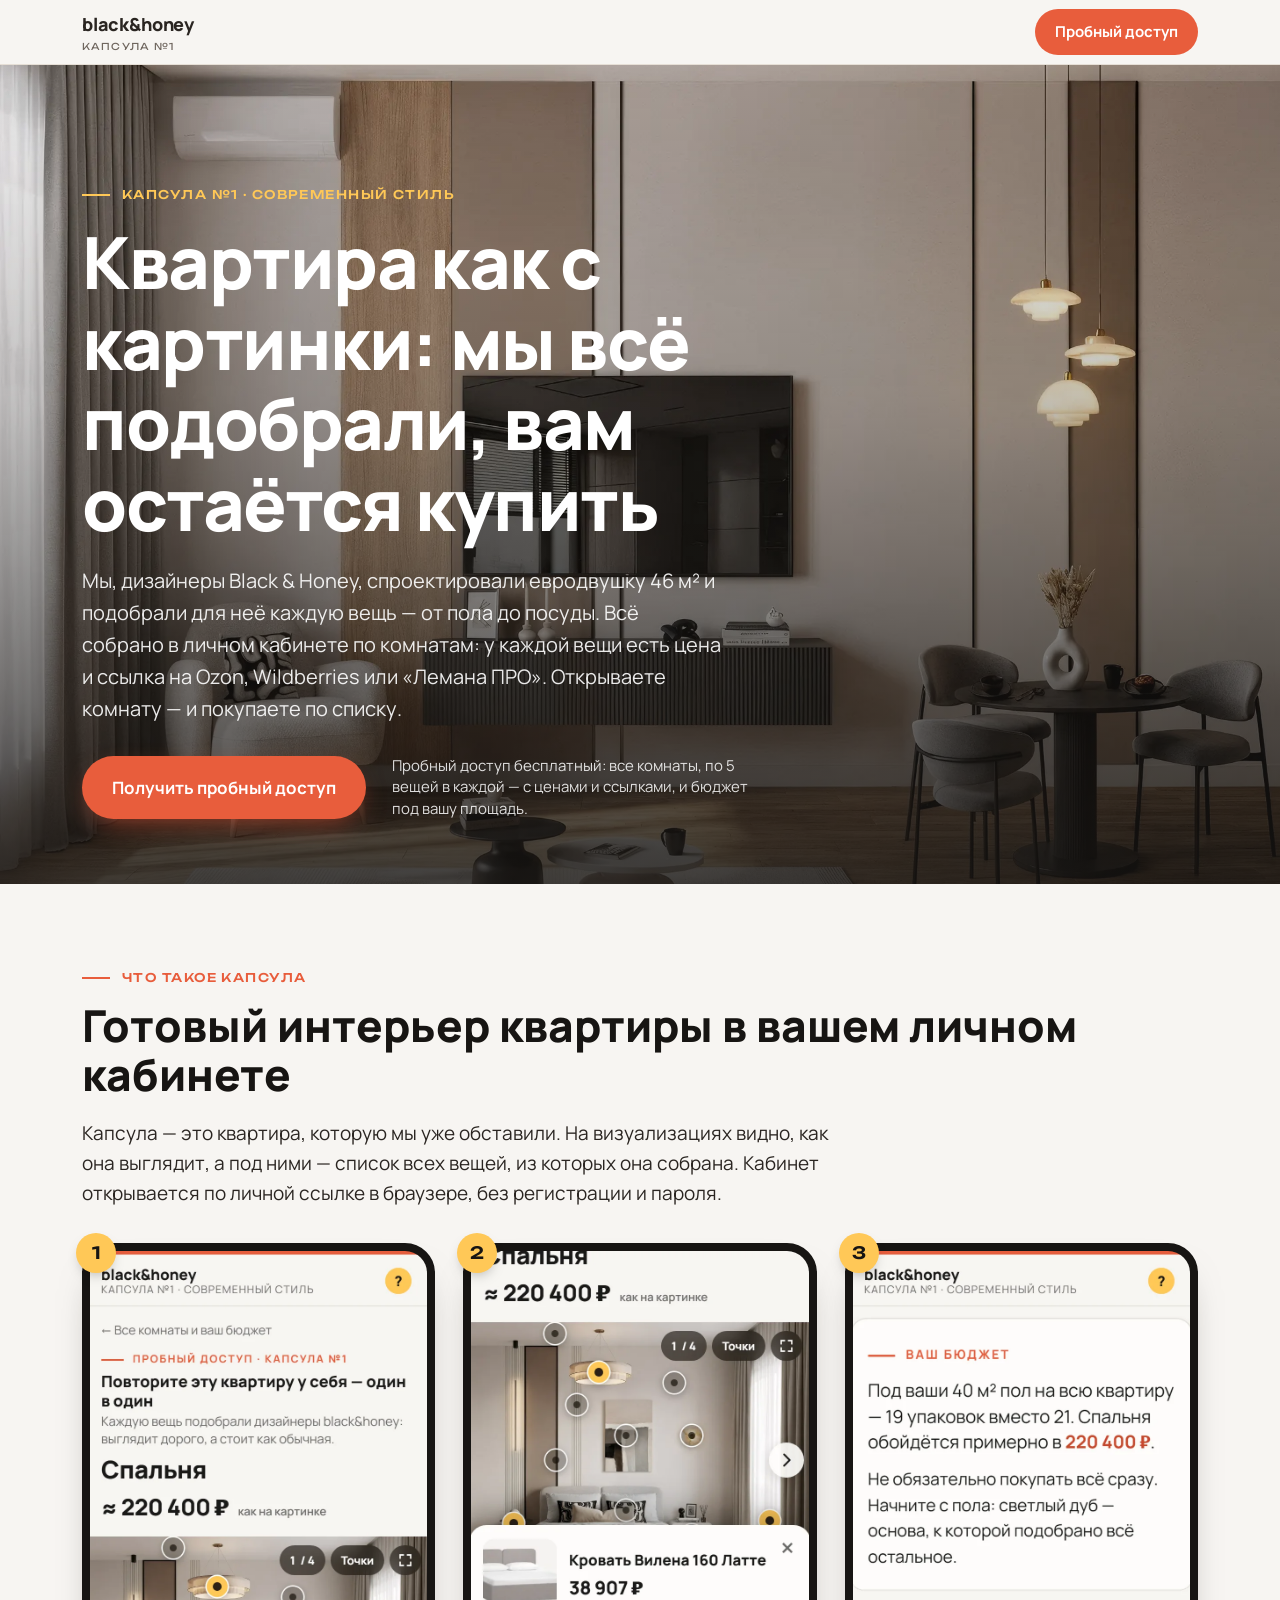
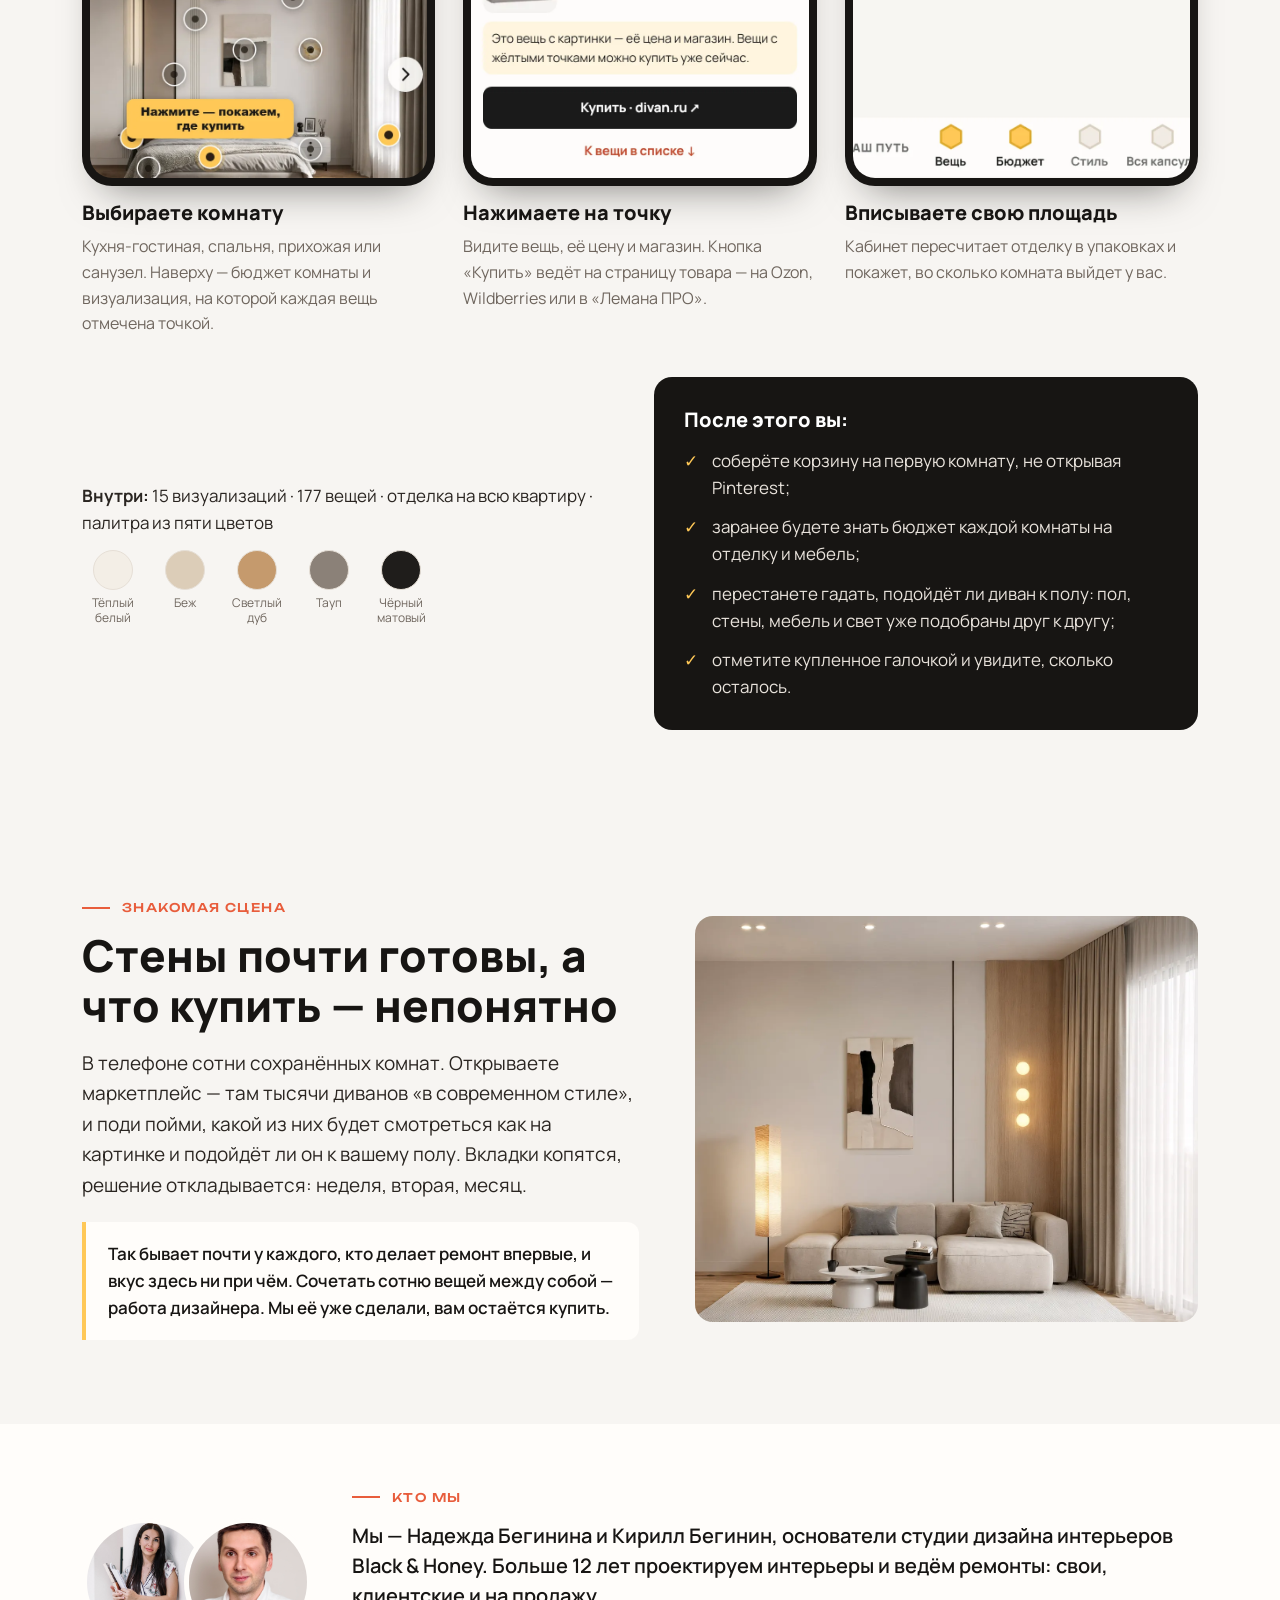
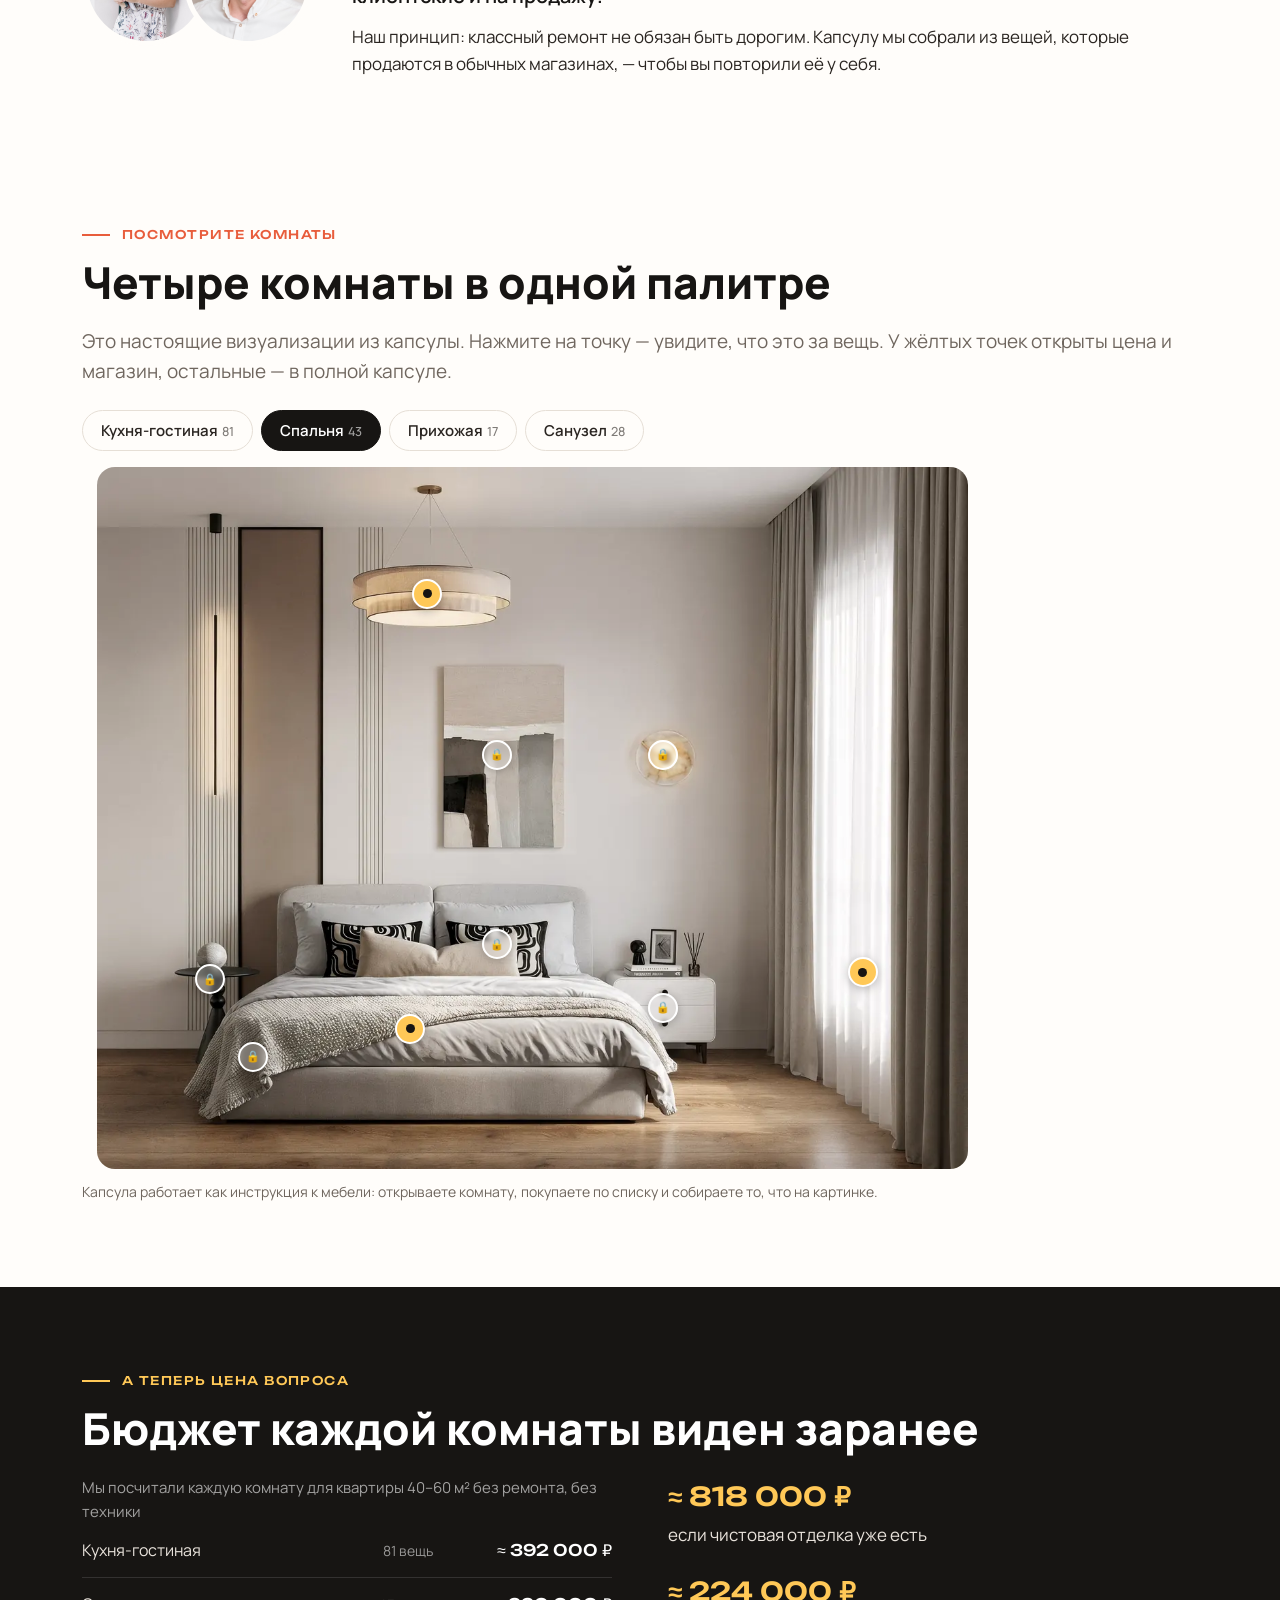
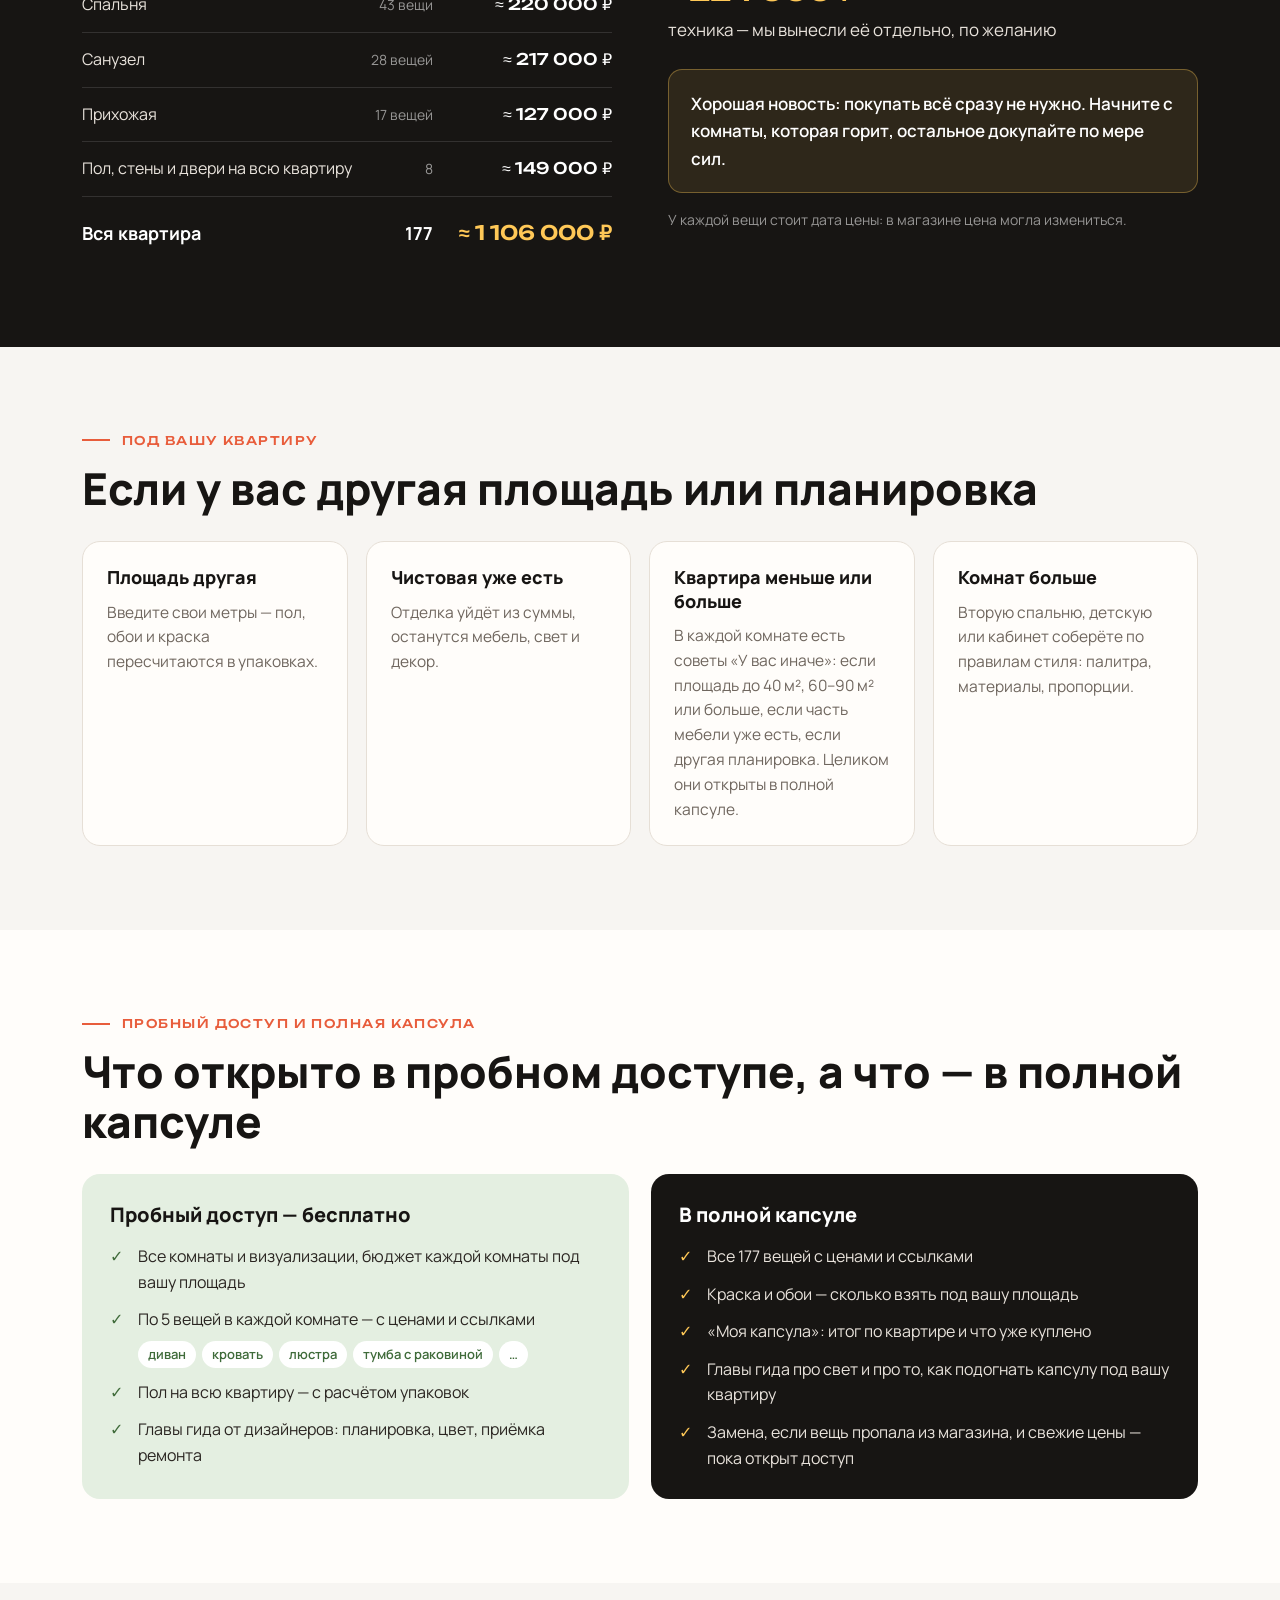
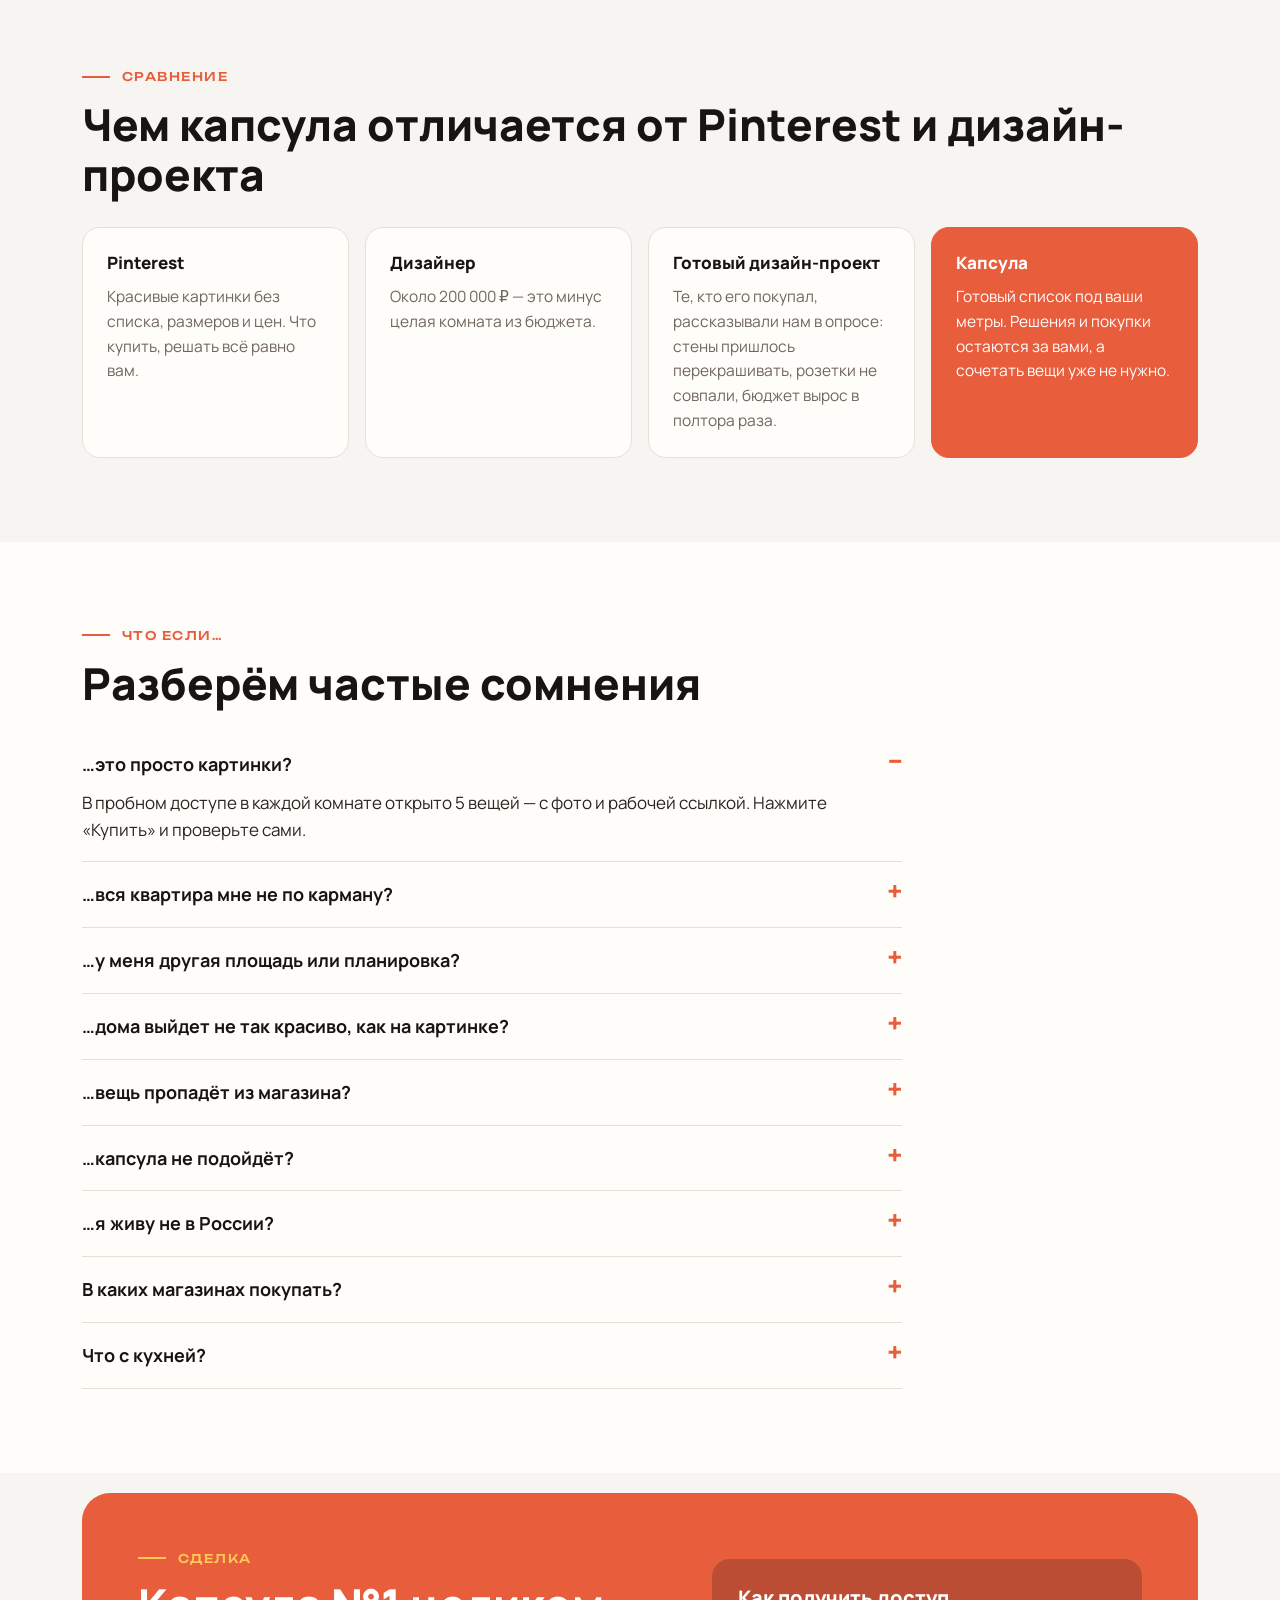
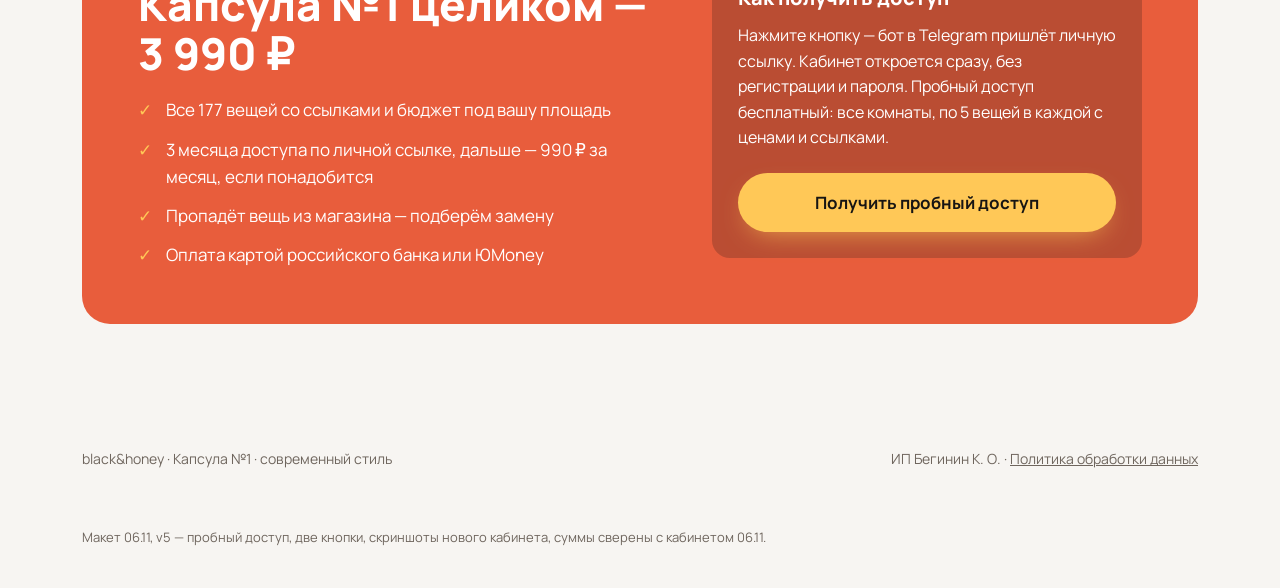
==== kapsula/index.html @ badacfee "Лендинг капсулы v5 по адресу /kapsula/ — показ Кириллу (касса выключена: pay-off; noindex до запуска" ====
<!DOCTYPE html>
<html lang="ru">
<head>
<meta charset="utf-8">
<meta name="viewport" content="width=device-width, initial-scale=1">
<meta name="robots" content="noindex">
<title>Капсула №1 — квартира как с картинки, готовым списком покупок · black&amp;honey</title>
<meta name="description" content="Евродвушка 46 м² от пола до посуды: 177 вещей в одной палитре, у каждой цена и ссылка на «Лемана ПРО», Ozon или Wildberries.">
<link rel="stylesheet" href="fonts/fonts.css">
<style>
:root{
  --terra:#E85D3C; --terra-d:#C9482A; --honey:#FFC857; --paper:#F7F5F2; --card:#FFFDFA;
  --ink:#171513; --text:#2A2521; --muted:#6F665E; --line:#E6DFD6; --green:#E4EFE1; --green-t:#3F6B3A;
  --r:18px; --wrap:1160px;
}
*{box-sizing:border-box;margin:0;padding:0}
html{scroll-behavior:smooth}
body{font-family:Manrope,system-ui,sans-serif;color:var(--text);background:var(--paper);font-size:17px;line-height:1.6;-webkit-font-smoothing:antialiased}
img,video{display:block;max-width:100%}
a{color:inherit}
.wrap{max-width:var(--wrap);margin:0 auto;padding:0 22px}
.kicker{font-family:Unbounded,sans-serif;font-size:12px;letter-spacing:.12em;text-transform:uppercase;font-weight:500;display:flex;align-items:center;gap:12px}
.kicker::before{content:"";width:28px;height:2px;background:currentColor}
h1,h2,h3{font-family:Manrope,sans-serif;font-weight:800;line-height:1.12;color:var(--ink)}
h2{font-size:clamp(28px,4.2vw,44px);margin:14px 0 18px}
h3{font-size:20px;line-height:1.3}
p+p{margin-top:12px}
.lead{font-size:19px;color:var(--text)}
.muted{color:var(--muted)}
section{padding:84px 0}
.gap{background:#FFF1BF;border:1px dashed #E2B53E;border-radius:6px;padding:0 6px;font-size:.92em;color:#6B4E00;white-space:nowrap}
.check{background:#EFE7FF;border:1px dashed #9B83D6;border-radius:6px;padding:0 6px;font-size:.8em;color:#4B3A80}

/* кнопки */
.btn{display:inline-flex;align-items:center;justify-content:center;gap:10px;background:var(--terra);color:#fff;text-decoration:none;font-weight:700;font-size:17px;padding:18px 30px;border-radius:999px;box-shadow:0 10px 28px -10px rgba(232,93,60,.7);transition:background .2s,transform .2s}
.btn:hover{background:var(--terra-d);transform:translateY(-1px)}
.btn.honey{background:var(--honey);color:var(--ink);box-shadow:0 10px 28px -12px rgba(255,200,87,.8)}
.btn.honey:hover{background:#F5BA3E}
.btn.ghost{background:transparent;color:#fff;border:2px solid rgba(255,255,255,.75);box-shadow:none;padding:16px 28px}
.btn.ghost:hover{background:rgba(255,255,255,.12)}
/* Касса выключена → <body class="pay-off">: кнопки оплаты прячутся, остаётся пробный доступ */
body.pay-off .pay-on{display:none!important}
body:not(.pay-off) .pay-off-only{display:none!important}
body.pay-off .deal-card .btn.ghost{background:var(--honey);color:var(--ink);border:0;box-shadow:0 10px 28px -12px rgba(255,200,87,.8)}

/* шапка */
header{position:sticky;top:0;z-index:20;background:rgba(247,245,242,.92);backdrop-filter:blur(10px);border-bottom:1px solid var(--line)}
header .wrap{display:flex;align-items:center;justify-content:space-between;height:64px}
.logo{font-weight:800;font-size:18px;letter-spacing:-.01em;text-decoration:none}
.logo small{display:block;font-family:Unbounded,sans-serif;font-weight:400;font-size:9.5px;letter-spacing:.12em;color:var(--muted);text-transform:uppercase}
header .btn{padding:11px 20px;font-size:15px;box-shadow:none}

/* первый экран */
.hero{position:relative;min-height:88vh;display:flex;align-items:flex-end;color:#fff;overflow:hidden;padding:0}
.hero video,.hero .poster{position:absolute;inset:0;width:100%;height:100%;object-fit:cover}
.hero::after{content:"";position:absolute;inset:0;background:linear-gradient(180deg,rgba(23,21,19,.05) 0%,rgba(23,21,19,.25) 40%,rgba(23,21,19,.82) 100%)}
.hero .wrap{position:relative;z-index:2;width:100%;padding-top:120px;padding-bottom:64px}
.hero .kicker{color:var(--honey)}
.hero h1{color:#fff;font-size:clamp(36px,6.4vw,72px);max-width:880px;margin:18px 0 20px;letter-spacing:-.02em}
.hero .lead{color:rgba(255,255,255,.9);max-width:640px;font-size:clamp(17px,2vw,20px)}
.hero .cta{margin-top:30px;display:flex;flex-wrap:wrap;align-items:center;gap:18px 26px}
.hero .note{font-size:15px;color:rgba(255,255,255,.85);max-width:360px;line-height:1.45}
.hero .note b{color:var(--honey)}

/* блок 2 */
.stuck{display:grid;grid-template-columns:1.05fr .95fr;gap:56px;align-items:center}
.stuck .kicker{color:var(--terra)}
.stuck img{border-radius:var(--r);width:100%;aspect-ratio:1.24;object-fit:cover}
.stuck .accent{margin-top:22px;padding:18px 22px;background:var(--card);border-left:4px solid var(--honey);border-radius:0 12px 12px 0;font-weight:600;color:var(--ink)}

/* блок 3: картинка с точками */
.how{background:var(--card)}
.how .kicker{color:var(--terra)}
.how-grid{display:grid;grid-template-columns:1.35fr .65fr;gap:40px;align-items:start;margin-top:26px}
.scene{position:relative;border-radius:var(--r);overflow:hidden}
.scene img{width:100%;aspect-ratio:1.2414;object-fit:cover}
.dot{position:absolute;width:30px;height:30px;margin:-15px 0 0 -15px;border-radius:50%;border:2px solid #fff;background:rgba(255,255,255,.28);backdrop-filter:blur(2px);cursor:pointer;display:grid;place-items:center;box-shadow:0 2px 10px rgba(0,0,0,.25)}
.dot::after{content:"";width:9px;height:9px;border-radius:50%;background:#fff}
.dot.open{background:var(--honey);border-color:#fff;animation:pulse 2.4s infinite}
.dot.open::after{background:var(--ink)}
.dot.lock::after{content:"🔒";width:auto;height:auto;background:none;font-size:11px}
@keyframes pulse{0%{box-shadow:0 0 0 0 rgba(255,200,87,.7)}70%{box-shadow:0 0 0 14px rgba(255,200,87,0)}100%{box-shadow:0 0 0 0 rgba(255,200,87,0)}}
.pop{position:absolute;z-index:5;width:250px;background:#fff;color:var(--text);border-radius:14px;padding:12px;box-shadow:0 18px 40px -12px rgba(0,0,0,.45);font-size:14px;line-height:1.4;display:none}
.pop.show{display:block}
.pop .row{display:flex;gap:12px;align-items:center}
.pop img{width:58px;height:58px;border-radius:10px;object-fit:cover;background:var(--paper)}
.pop b{display:block;color:var(--ink);font-size:15px}
.pop .price{font-family:Unbounded,sans-serif;font-weight:600;font-size:15px;color:var(--ink)}
.pop .buy{display:block;margin-top:10px;text-align:center;background:var(--ink);color:#fff;border-radius:999px;padding:8px;text-decoration:none;font-weight:700}
.pop .locked{color:var(--muted)}
.scene-hint{margin-top:12px;font-size:14px;color:var(--muted)}
.inside{list-style:none;display:grid;gap:14px}
.inside li{padding-left:30px;position:relative}
.inside li::before{content:"";position:absolute;left:0;top:7px;width:16px;height:16px;border-radius:50%;background:var(--honey)}
.swatches{display:flex;gap:10px;margin-top:8px;flex-wrap:wrap}
.sw{display:flex;flex-direction:column;align-items:center;gap:6px;font-size:12px;color:var(--muted);width:62px;text-align:center;line-height:1.2}
.sw i{width:40px;height:40px;border-radius:50%;border:1px solid var(--line)}

/* блок 4: суммы */
.sums{background:var(--ink);color:#E9E3DC}
.sums h2{color:#fff}
.sums .kicker{color:var(--honey)}
.sums-grid{display:grid;grid-template-columns:1fr 1fr;gap:56px;align-items:start;margin-top:22px}
table.money{width:100%;border-collapse:collapse;font-size:16px}
table.money td{padding:14px 0;border-bottom:1px solid rgba(255,255,255,.12);vertical-align:baseline}
table.money td.n{color:rgba(255,255,255,.55);font-size:14px;text-align:right;padding-right:18px;white-space:nowrap}
table.money td.s{font-family:Unbounded,sans-serif;font-weight:500;text-align:right;white-space:nowrap;color:#fff}
table.money tr.total td{border-bottom:none;padding-top:20px;font-size:18px;color:#fff;font-weight:700}
table.money tr.total td.s{color:var(--honey);font-size:20px}
.sums .side p{font-size:17px}
.sums .big{font-family:Unbounded,sans-serif;color:var(--honey);font-size:26px;font-weight:600;display:block;margin-bottom:4px}
.sums .tip{margin-top:26px;padding:20px 22px;border-radius:14px;background:rgba(255,200,87,.1);border:1px solid rgba(255,200,87,.35);color:#fff;font-weight:600}

/* блок 5 */
.fit .kicker{color:var(--terra)}
.cards{display:grid;grid-template-columns:repeat(4,1fr);gap:18px;margin-top:28px}
.card{background:var(--card);border:1px solid var(--line);border-radius:var(--r);padding:24px}
.card h3{font-size:18px;margin-bottom:10px}
.card p{font-size:15.5px;color:var(--muted)}
.card q{display:block;margin-top:10px;font-size:15px;color:var(--text);quotes:"«" "»";font-style:italic}

/* блок 6 */
.open-paid{background:var(--card)}
.open-paid .kicker{color:var(--terra)}
.op{display:grid;grid-template-columns:1fr 1fr;gap:22px;margin-top:28px}
.op .col{border-radius:var(--r);padding:28px}
.op .free{background:var(--green)}
.op .paid{background:var(--ink);color:#E9E3DC}
.op h3{display:flex;align-items:center;gap:10px;margin-bottom:16px}
.op .paid h3{color:#fff}
.op ul{list-style:none;display:grid;gap:12px}
.op li{padding-left:28px;position:relative;font-size:16px}
.op .free li::before{content:"✓";position:absolute;left:0;color:var(--green-t);font-weight:800}
.op .paid li::before{content:"✓";position:absolute;left:0;color:var(--honey);font-weight:800}
.chips{display:flex;flex-wrap:wrap;gap:6px;margin-top:8px}
.chip{background:#fff;border-radius:999px;padding:3px 10px;font-size:13px;color:var(--green-t);font-weight:600}

/* блок 7 */
.compare .kicker{color:var(--terra)}
.cmp{display:grid;grid-template-columns:repeat(4,1fr);gap:16px;margin-top:28px}
.cmp .c{border-radius:var(--r);padding:24px;border:1px solid var(--line);background:var(--card)}
.cmp .c h3{font-size:17px;margin-bottom:10px}
.cmp .c p{font-size:15.5px;color:var(--muted)}
.cmp .c.us{background:var(--terra);border-color:var(--terra)}
.cmp .c.us h3,.cmp .c.us p{color:#fff}

/* блок 8 */
.faq{background:var(--card)}
.faq .kicker{color:var(--terra)}
.faq-list{margin-top:24px;max-width:820px}
details{border-bottom:1px solid var(--line);padding:18px 0}
summary{cursor:pointer;font-weight:700;font-size:18px;color:var(--ink);list-style:none;display:flex;justify-content:space-between;gap:16px}
summary::-webkit-details-marker{display:none}
summary::after{content:"+";font-family:Unbounded,sans-serif;color:var(--terra);font-size:22px;line-height:1}
details[open] summary::after{content:"–"}
details p{margin-top:10px;color:var(--text)}

/* блок 9 */
.authors{display:flex;align-items:center;gap:28px;flex-wrap:wrap}
.authors .ph{display:flex}
.authors .ph img{width:96px;height:96px;border-radius:50%;object-fit:cover;border:4px solid var(--paper)}
.authors .ph img+img{margin-left:-22px}
.authors h3{font-size:22px}

/* блок 10 */
.deal{padding-top:20px}
.deal-card{background:var(--terra);color:#fff;border-radius:28px;padding:56px;display:grid;grid-template-columns:1.1fr .9fr;gap:48px;align-items:center}
.deal-card h2{color:#fff;margin-top:12px}
.deal-card .kicker{color:var(--honey)}
.deal-card ul{list-style:none;display:grid;gap:12px;margin-top:8px}
.deal-card li{padding-left:28px;position:relative}
.deal-card li::before{content:"✓";position:absolute;left:0;color:var(--honey);font-weight:800}
.deal-card .how-get{background:rgba(23,21,19,.22);border-radius:18px;padding:26px}
.deal-card .how-get p{font-size:16px}
.deal-card .btn{margin-top:22px;width:100%;text-align:center}
@media (max-width:560px){.deal-card .how-get{padding:20px 16px}.deal-card .btn{padding:15px 12px;font-size:15.5px}}
.deal-card .gap{color:#6B4E00}

footer{padding:40px 0 56px;color:var(--muted);font-size:14px}
footer .wrap{display:flex;justify-content:space-between;gap:20px;flex-wrap:wrap}

/* служебная плашка макета */
.mock{max-width:var(--wrap);margin:0 auto 40px;padding:0 22px;font-size:13px;color:var(--muted)}

/* v2: кто мы, что внутри */
.who{background:var(--card);padding:64px 0}
.who-grid{display:grid;grid-template-columns:auto 1fr;gap:40px;align-items:center}
.who .kicker{color:var(--terra);margin-bottom:14px}
.who .ph{display:flex}
.who .ph img{width:128px;height:128px;border-radius:50%;object-fit:cover;border:5px solid var(--card)}
.who .ph img+img{margin-left:-26px}
.who-lead{font-size:20px;font-weight:600;color:var(--ink);line-height:1.5;margin-bottom:12px}
.inside-sec .kicker{color:var(--terra)}
.inside-grid{display:grid;grid-template-columns:1.1fr .9fr;gap:40px;margin-top:26px;align-items:start}
ol.num{list-style:none;counter-reset:n;display:grid;gap:20px}
ol.num li{counter-increment:n;position:relative;padding-left:58px;font-size:17px}
ol.num li::before{content:counter(n);position:absolute;left:0;top:-2px;width:40px;height:40px;border-radius:50%;background:var(--honey);color:var(--ink);font-family:Unbounded,sans-serif;font-weight:600;display:grid;place-items:center;font-size:16px}
ol.num b{color:var(--ink)}
.after{background:var(--ink);color:#E9E3DC;border-radius:var(--r);padding:30px}
.after h3{color:#fff;margin-bottom:14px}
.after ul{list-style:none;display:grid;gap:12px}
.after li{padding-left:28px;position:relative}
.after li::before{content:"✓";position:absolute;left:0;color:var(--honey);font-weight:800}
.scene-wrap{max-width:900px;margin-top:26px}
@media (max-width:940px){.inside-grid{grid-template-columns:1fr}}
@media (max-width:560px){.who-grid{grid-template-columns:1fr;gap:20px}.who .ph img{width:96px;height:96px}.who-lead{font-size:18px}ol.num li{padding-left:52px}}

/* v3: что такое капсула, комнаты */
.what .kicker{color:var(--terra)}
.what-intro{max-width:760px}
.steps{display:grid;grid-template-columns:repeat(3,1fr);gap:28px;margin-top:34px}
.step{position:relative}
.step h3{margin:14px 0 8px}
.step p{font-size:16px;color:var(--muted)}
.step-n{position:absolute;left:-6px;top:-10px;z-index:2;width:40px;height:40px;border-radius:50%;background:var(--honey);color:var(--ink);font-family:Unbounded,sans-serif;font-weight:600;display:grid;place-items:center;box-shadow:0 6px 14px -6px rgba(0,0,0,.35)}
.phone{border-radius:30px;border:8px solid var(--ink);background:var(--ink);overflow:hidden;aspect-ratio:390/600;box-shadow:0 22px 40px -22px rgba(23,21,19,.55)}
.phone img{width:100%;height:100%;object-fit:cover;object-position:top}
.what-bottom{display:grid;grid-template-columns:1fr 1fr;gap:28px;margin-top:40px;align-items:center}
.facts-line{font-size:17px;margin-bottom:14px}
.tabs{display:flex;gap:8px;flex-wrap:wrap;margin-top:24px}
.tab{border:1px solid var(--line);background:var(--card);color:var(--text);border-radius:999px;padding:9px 18px;font:600 15px Manrope,sans-serif;cursor:pointer}
.tab[aria-selected="true"]{background:var(--ink);color:#fff;border-color:var(--ink)}
.tab small{color:inherit;opacity:.6;font-weight:500;margin-left:4px}
.scene-wrap{margin-top:16px}
.scene img#scene-img{width:100%;height:auto;aspect-ratio:auto;object-fit:fill}
#scene{margin:0 auto}
.pop .note{display:block;margin-top:8px;font-size:12.5px;color:var(--muted)}
@media (max-width:940px){.steps{grid-template-columns:1fr 1fr}.what-bottom{grid-template-columns:1fr}}
@media (max-width:560px){.steps{grid-template-columns:1fr;gap:36px}.phone{max-width:300px;margin:0 auto}.step-n{left:calc(50% - 170px)}}

@media (max-width:940px){
  section{padding:64px 0}
  .stuck,.how-grid,.sums-grid,.op,.deal-card{grid-template-columns:1fr}
  .cards,.cmp{grid-template-columns:1fr 1fr}
  .deal-card{padding:36px 26px;gap:28px}
  .stuck{gap:28px}
}
@media (max-width:560px){
  body{font-size:16px}
  .cards,.cmp{grid-template-columns:1fr}
  header .btn{padding:9px 14px;font-size:13.5px}
  .hero{min-height:92vh}
  .hero .btn{width:100%}
  .pop{width:220px}
  .dot{width:26px;height:26px;margin:-13px 0 0 -13px}
}
@media (prefers-reduced-motion:reduce){.dot.open{animation:none}html{scroll-behavior:auto}}
</style>
</head>
<body class="pay-off">
<!-- Пока касса на проде выключена (06.11: ключей ЮKassa нет, ?start=pay в Salebot не заведён) — публиковать с <body class="pay-off"> -->

<header>
  <div class="wrap">
    <a class="logo" href="#top">black&amp;honey<small>Капсула №1</small></a>
    <a class="btn" href="https://t.me/Interior_Finds_bot?start=landing">Пробный доступ</a>
  </div>
</header>

<!-- 1. Первый экран -->
<section class="hero" id="top">
  <video autoplay muted loop playsinline poster="img/d1b86a3f7478-1920.webp"><source src="img/kg-1920.mp4" type="video/mp4" media="(min-width: 700px)"><source src="img/kg-960.mp4" type="video/mp4"></video>
  <div class="wrap">
    <div class="kicker">Капсула №1 · современный стиль</div>
    <h1>Квартира как с картинки: мы всё подобрали, вам остаётся купить</h1>
    <p class="lead">Мы, дизайнеры Black&nbsp;&amp;&nbsp;Honey, спроектировали евродвушку 46 м² и подобрали для неё каждую вещь — от пола до посуды. Всё собрано в личном кабинете по комнатам: у каждой вещи есть цена и ссылка на Ozon, Wildberries или «Лемана ПРО». Открываете комнату — и покупаете по списку.</p>
    <div class="cta">
      <a class="btn" href="https://t.me/Interior_Finds_bot?start=landing">Получить пробный доступ</a>
      <a class="btn ghost pay-on" href="https://t.me/Interior_Finds_bot?start=pay">Купить капсулу</a>
      <p class="note">Пробный доступ бесплатный: все комнаты, по 5 вещей в каждой — с ценами и ссылками, и бюджет под вашу площадь.</p>
    </div>
  </div>
</section>

<!-- 1б. Что такое капсула -->
<section class="what">
  <div class="wrap">
    <div class="kicker">Что такое капсула</div>
    <h2>Готовый интерьер квартиры в вашем личном кабинете</h2>
    <p class="lead what-intro">Капсула — это квартира, которую мы уже обставили. На визуализациях видно, как она выглядит, а под ними — список всех вещей, из которых она собрана. Кабинет открывается по личной ссылке в браузере, без регистрации и пароля.</p>
    <div class="steps">
      <div class="step">
        <div class="phone"><img src="img/cab-trial-room.webp" alt="Кабинет капсулы: спальня, визуализация с точками и бюджет комнаты" loading="lazy"></div>
        <div class="step-n">1</div>
        <h3>Выбираете комнату</h3>
        <p>Кухня-гостиная, спальня, прихожая или санузел. Наверху — бюджет комнаты и визуализация, на которой каждая вещь отмечена точкой.</p>
      </div>
      <div class="step">
        <div class="phone"><img src="img/cab-trial-item.webp" alt="Кабинет капсулы: карточка кровати — цена, магазин и кнопка «Купить»" loading="lazy"></div>
        <div class="step-n">2</div>
        <h3>Нажимаете на точку</h3>
        <p>Видите вещь, её цену и магазин. Кнопка «Купить» ведёт на страницу товара — на Ozon, Wildberries или в «Лемана ПРО».</p>
      </div>
      <div class="step">
        <div class="phone"><img src="img/cab-trial-budget.webp" alt="Кабинет капсулы: бюджет спальни под площадь 40 м²" loading="lazy"></div>
        <div class="step-n">3</div>
        <h3>Вписываете свою площадь</h3>
        <p>Кабинет пересчитает отделку в упаковках и покажет, во сколько комната выйдет у вас.</p>
      </div>
    </div>
    <div class="what-bottom">
      <div class="facts">
        <p class="facts-line"><b>Внутри:</b> 15 визуализаций · 177 вещей · отделка на всю квартиру · палитра из пяти цветов</p>
        <div class="swatches">
          <span class="sw"><i style="background:#F3EEE6"></i>Тёплый белый</span>
          <span class="sw"><i style="background:#DCCDB8"></i>Беж</span>
          <span class="sw"><i style="background:#C59A6D"></i>Светлый дуб</span>
          <span class="sw"><i style="background:#8B8178"></i>Тауп</span>
          <span class="sw"><i style="background:#1F1D1B"></i>Чёрный матовый</span>
        </div>
      </div>
      <div class="after">
        <h3>После этого вы:</h3>
        <ul>
          <li>соберёте корзину на первую комнату, не открывая Pinterest;</li>
          <li>заранее будете знать бюджет каждой комнаты на отделку и мебель;</li>
          <li>перестанете гадать, подойдёт ли диван к полу: пол, стены, мебель и свет уже подобраны друг к другу;</li>
          <li>отметите купленное галочкой и увидите, сколько осталось.</li>
        </ul>
      </div>
    </div>
  </div>
</section>

<!-- 2. Знакомая сцена -->
<section>
  <div class="wrap stuck">
    <div>
      <div class="kicker">Знакомая сцена</div>
      <h2>Стены почти готовы, а что купить — непонятно</h2>
      <p class="lead">В телефоне сотни сохранённых комнат. Открываете маркетплейс — там тысячи диванов «в современном стиле», и поди пойми, какой из них будет смотреться как на картинке и подойдёт ли он к вашему полу. Вкладки копятся, решение откладывается: неделя, вторая, месяц.</p>
      <p class="accent">Так бывает почти у каждого, кто делает ремонт впервые, и вкус здесь ни при чём. Сочетать сотню вещей между собой — работа дизайнера. Мы её уже сделали, вам остаётся купить.</p>
    </div>
    <img src="img/9eda933242c8-1280.webp" alt="Гостиная капсулы: модульный диван и торшер" loading="lazy">
  </div>
</section>

<!-- 3. Кто мы -->
<section class="who">
  <div class="wrap who-grid">
    <div class="ph"><img src="img/nadezhda-photo.jpg" alt="Надежда Бегинина"><img src="img/kirill-photo.jpg" alt="Кирилл Бегинин"></div>
    <div>
      <div class="kicker">Кто мы</div>
      <p class="who-lead">Мы — Надежда Бегинина и Кирилл Бегинин, основатели студии дизайна интерьеров Black&nbsp;&amp;&nbsp;Honey. Больше 12 лет проектируем интерьеры и ведём ремонты: свои, клиентские и на продажу.</p>
      <p>Наш принцип: классный ремонт не обязан быть дорогим. Капсулу мы собрали из вещей, которые продаются в обычных магазинах, — чтобы вы повторили её у себя.</p>
    </div>
  </div>
</section>

<!-- 5. Посмотрите комнаты -->
<section class="how">
  <div class="wrap">
    <div class="kicker">Посмотрите комнаты</div>
    <h2>Четыре комнаты в одной палитре</h2>
    <p class="lead muted">Это настоящие визуализации из капсулы. Нажмите на точку — увидите, что это за вещь. У жёлтых точек открыты цена и магазин, остальные — в полной капсуле.</p>
    <div class="tabs" id="tabs" role="tablist"></div>
    <div class="scene-wrap">
      <div class="scene" id="scene">
        <img id="scene-img" src="" alt="">
        <div class="pop" id="pop"></div>
      </div>
      <p class="scene-hint">Капсула работает как инструкция к мебели: открываете комнату, покупаете по списку и собираете то, что на картинке.</p>
    </div>
  </div>
</section>

<!-- 6. А теперь цена вопроса -->
<section class="sums">
  <div class="wrap">
    <div class="kicker">А теперь цена вопроса</div>
    <h2>Бюджет каждой комнаты виден заранее</h2>
    <div class="sums-grid">
      <div>
        <!-- суммы сверены с кабинетом 06.11 (room_total, 40–60 м², ремонта нет): 392 300 / 220 400 / 217 100 / 127 400 / 148 900 = 1 106 100; с чистовой 817 800 -->
        <p class="muted" style="color:rgba(255,255,255,.6);font-size:15px">Мы посчитали каждую комнату для квартиры 40–60 м² без ремонта, без техники</p>
        <table class="money">
          <tr><td>Кухня-гостиная</td><td class="n">81 вещь</td><td class="s">≈ 392 000 ₽</td></tr>
          <tr><td>Спальня</td><td class="n">43 вещи</td><td class="s">≈ 220 000 ₽</td></tr>
          <tr><td>Санузел</td><td class="n">28 вещей</td><td class="s">≈ 217 000 ₽</td></tr>
          <tr><td>Прихожая</td><td class="n">17 вещей</td><td class="s">≈ 127 000 ₽</td></tr>
          <tr><td>Пол, стены и двери на всю квартиру</td><td class="n">8</td><td class="s">≈ 149 000 ₽</td></tr>
          <tr class="total"><td>Вся квартира</td><td class="n">177</td><td class="s">≈ 1 106 000 ₽</td></tr>
        </table>
      </div>
      <div class="side">
        <p><span class="big">≈ 818 000 ₽</span>если чистовая отделка уже есть</p>
        <p style="margin-top:22px"><span class="big">≈ 224 000 ₽</span>техника — мы вынесли её отдельно, по желанию</p>
        <p class="tip">Хорошая новость: покупать всё сразу не нужно. Начните с комнаты, которая горит, остальное докупайте по мере сил.</p>
        <p class="muted" style="color:rgba(255,255,255,.55);font-size:14px;margin-top:16px">У каждой вещи стоит дата цены: в магазине цена могла измениться.</p>
      </div>
    </div>
  </div>
</section>

<!-- 7. Если у вас другая площадь или планировка -->
<section class="fit">
  <div class="wrap">
    <div class="kicker">Под вашу квартиру</div>
    <h2>Если у вас другая площадь или планировка</h2>
    <div class="cards">
      <div class="card"><h3>Площадь другая</h3><p>Введите свои метры — пол, обои и краска пересчитаются в упаковках.</p></div>
      <div class="card"><h3>Чистовая уже есть</h3><p>Отделка уйдёт из суммы, останутся мебель, свет и декор.</p></div>
      <div class="card"><h3>Квартира меньше или больше</h3><p>В каждой комнате есть советы «У вас иначе»: если площадь до 40 м², 60–90 м² или больше, если часть мебели уже есть, если другая планировка. Целиком они открыты в полной капсуле.</p></div>
      <div class="card"><h3>Комнат больше</h3><p>Вторую спальню, детскую или кабинет соберёте по правилам стиля: палитра, материалы, пропорции.</p></div>
    </div>
  </div>
</section>

<!-- 8. Что открыто сразу, а что — в полной капсуле -->
<section class="open-paid">
  <div class="wrap">
    <div class="kicker">Пробный доступ и полная капсула</div>
    <h2>Что открыто в пробном доступе, а что — в полной капсуле</h2>
    <div class="op">
      <div class="col free">
        <h3>Пробный доступ — бесплатно</h3>
        <ul>
          <li>Все комнаты и визуализации, бюджет каждой комнаты под вашу площадь</li>
          <li>По 5 вещей в каждой комнате — с ценами и ссылками
            <div class="chips"><span class="chip">диван</span><span class="chip">кровать</span><span class="chip">люстра</span><span class="chip">тумба с раковиной</span><span class="chip">…</span></div>
          </li>
          <li>Пол на всю квартиру — с расчётом упаковок</li>
          <li>Главы гида от дизайнеров: планировка, цвет, приёмка ремонта</li>
        </ul>
      </div>
      <div class="col paid">
        <h3>В полной капсуле</h3>
        <ul>
          <li>Все 177 вещей с ценами и ссылками</li>
          <li>Краска и обои — сколько взять под вашу площадь</li>
          <li>«Моя капсула»: итог по квартире и что уже куплено</li>
          <li>Главы гида про свет и про то, как подогнать капсулу под вашу квартиру</li>
          <li>Замена, если вещь пропала из магазина, и свежие цены — пока открыт доступ</li>
        </ul>
      </div>
    </div>
  </div>
</section>

<!-- 9. Чем капсула отличается -->
<section class="compare">
  <div class="wrap">
    <div class="kicker">Сравнение</div>
    <h2>Чем капсула отличается от Pinterest и дизайн-проекта</h2>
    <div class="cmp">
      <div class="c"><h3>Pinterest</h3><p>Красивые картинки без списка, размеров и цен. Что купить, решать всё равно вам.</p></div>
      <div class="c"><h3>Дизайнер</h3><p>Около 200 000 ₽ — это минус целая комната из бюджета.</p></div>
      <div class="c"><h3>Готовый дизайн-проект</h3><p>Те, кто его покупал, рассказывали нам в опросе: стены пришлось перекрашивать, розетки не совпали, бюджет вырос в полтора раза.</p></div>
      <div class="c us"><h3>Капсула</h3><p>Готовый список под ваши метры. Решения и покупки остаются за вами, а сочетать вещи уже не нужно.</p></div>
    </div>
  </div>
</section>

<!-- 10. Что если… -->
<section class="faq">
  <div class="wrap">
    <div class="kicker">Что если…</div>
    <h2>Разберём частые сомнения</h2>
    <div class="faq-list">
      <details open><summary>…это просто картинки?</summary><p>В пробном доступе в каждой комнате открыто 5 вещей — с фото и рабочей ссылкой. Нажмите «Купить» и проверьте сами.</p></details>
      <details><summary>…вся квартира мне не по карману?</summary><p>Бюджет каждой комнаты виден заранее. Начните с одной: прихожая — ≈ 127 000 ₽, спальня — ≈ 220 000 ₽.</p></details>
      <details><summary>…у меня другая площадь или планировка?</summary><p>Введите свои метры — отделка пересчитается. Мебель берите той же модели, но своего размера. Как подобрать размер, рассказано в главе гида про подгонку — она в полной капсуле.</p></details>
      <details><summary>…дома выйдет не так красиво, как на картинке?</summary><p>На визуализации те же вещи, что в списке, у каждой есть фото товара из магазина. Возьмите пробный доступ и сравните сами: нажмите на точку на картинке — откроется та самая вещь.</p></details>
      <details><summary>…вещь пропадёт из магазина?</summary><p>Подберём замену — это входит в капсулу, пока открыт доступ.</p></details>
      <details><summary>…капсула не подойдёт?</summary><p>Сначала посмотрите пробный доступ: все комнаты, по 5 вещей в каждой с ценами и ссылками и бюджет под вашу площадь. Решайте, когда поймёте, ваше это или нет.</p></details>
      <details><summary>…я живу не в России?</summary><p>Пока оплатить можно только картой российского банка, и ссылки ведут в российские магазины.</p></details>
      <details><summary>В каких магазинах покупать?</summary><p>Больше всего вещей на Ozon — 72. Ещё 37 в «Лемана ПРО», 26 на Wildberries, а технику мы брали в DNS.</p></details>
      <details><summary>Что с кухней?</summary><p>Модули, столешница и мойка есть в списке, они продаются в «Лемана ПРО». Натяжной потолок, тонированные зеркала и шкаф над инсталляцией делают на заказ — в капсуле написано, что сказать мастеру.</p></details>
    </div>
  </div>
</section>

<!-- 11. Сделка -->
<section class="deal" id="deal">
  <div class="wrap">
    <div class="deal-card">
      <div>
        <div class="kicker">Сделка</div>
        <h2>Капсула №1 целиком — 3 990 ₽</h2>
        <ul>
          <li>Все 177 вещей со ссылками и бюджет под вашу площадь</li>
          <li>3 месяца доступа по личной ссылке, дальше — 990 ₽ за месяц, если понадобится</li>
          <li>Пропадёт вещь из магазина — подберём замену</li>
          <li>Оплата картой российского банка или ЮMoney</li>
        </ul>
      </div>
      <div class="how-get">
        <h3 style="color:#fff;margin-bottom:10px">Как получить доступ</h3>
        <p class="pay-on">Нажмите «Купить» — бот в Telegram пришлёт личную ссылку сразу на оплату. После оплаты капсула откроется, без регистрации и пароля.</p>
        <a class="btn honey pay-on" href="https://t.me/Interior_Finds_bot?start=pay">Купить капсулу — 3&nbsp;990&nbsp;₽</a>
        <p class="pay-on" style="margin-top:22px">Хотите сначала посмотреть — возьмите пробный доступ. Он бесплатный: все комнаты, по 5 вещей в каждой с ценами и ссылками.</p>
        <p class="pay-off-only">Нажмите кнопку — бот в Telegram пришлёт личную ссылку. Кабинет откроется сразу, без регистрации и пароля. Пробный доступ бесплатный: все комнаты, по 5 вещей в каждой с ценами и ссылками.</p>
        <a class="btn ghost" href="https://t.me/Interior_Finds_bot?start=landing">Получить пробный доступ</a>
      </div>
    </div>
  </div>
</section>

<footer>
  <div class="wrap">
    <span>black&amp;honey · Капсула №1 · современный стиль</span>
    <span>ИП Бегинин К. О. · <a href="/privacy-policy">Политика обработки данных</a></span>
  </div>
</footer>
<p class="mock">Макет 06.11, v5 — пробный доступ, две кнопки, скриншоты нового кабинета, суммы сверены с кабинетом 06.11.</p>

<script>
(function(){
  var ROOMS = [{"slug": "kuhnya-gostinaya", "title": "Кухня-гостиная", "img": "img/d1b86a3f7478-1280.webp", "ar": 1.2414, "alt": "Гостиная: ТВ-зона и обеденный стол", "n": 81, "dots": [{"x": 21, "y": 73, "t": "Кресло"}, {"x": 39, "y": 87, "t": "Журнальный столик"}, {"x": 51, "y": 85, "t": "Журнальный столик"}, {"x": 49, "y": 70, "t": "ТВ-тумба"}, {"x": 49, "y": 50, "t": "Телевизор"}, {"x": 83, "y": 82, "t": "Обеденный стол", "o": 1, "n": "Обеденный стол", "p": "14 049 ₽", "s": "Wildberries", "i": "img/d9d8c17aa84a-400.webp"}, {"x": 94, "y": 73, "t": "Стулья"}, {"x": 82, "y": 42, "t": "Подвесной светильник", "o": 1, "n": "Подвесной светильник", "p": "2 146 ₽", "s": "Wildberries", "i": "img/0722ffe5b90f-400.webp"}, {"x": 83, "y": 64, "t": "Ваза"}, {"x": 22, "y": 94, "t": "Ковёр"}, {"x": 6, "y": 40, "t": "Шторы"}, {"x": 20, "y": 16, "t": "Кондиционер"}]}, {"slug": "spalnya", "title": "Спальня", "img": "img/ba1e5e3e7f36-1280.webp", "ar": 1.2414, "alt": "Кровать с мягким изголовьем", "n": 43, "dots": [{"x": 36, "y": 80, "t": "Кровать", "o": 1, "n": "Кровать", "p": "38 907 ₽", "s": "divan.ru", "i": "img/cd80648f68ea-400.webp"}, {"x": 65, "y": 77, "t": "Прикроватный столик"}, {"x": 13, "y": 73, "t": "Журнальный столик"}, {"x": 38, "y": 18, "t": "Люстра", "o": 1, "n": "Люстра", "p": "10 760 ₽", "s": "Ozon", "i": "img/1c3a7c15c412-400.webp"}, {"x": 65, "y": 41, "t": "Настенный светильник"}, {"x": 18, "y": 84, "t": "Покрывало"}, {"x": 46, "y": 68, "t": "Подушка"}, {"x": 88, "y": 72, "t": "Шторы", "o": 1, "n": "Шторы", "p": "10 779 ₽", "s": "Лемана Про", "i": "img/2cd6e5b21021-400.webp"}, {"x": 46, "y": 41, "t": "Картина"}]}, {"slug": "prihozhaya", "title": "Прихожая", "img": "img/11b4db68c724-1280.webp", "ar": 1.4817, "alt": "Прихожая, ракурс 2", "n": 17, "dots": [{"x": 43, "y": 72, "t": "Консоль", "o": 1, "n": "Консоль", "p": "11 500 ₽", "s": "Ozon", "i": "img/d50dfce81773-400.webp"}, {"x": 68, "y": 55, "t": "Зеркало", "o": 1, "n": "Зеркало", "p": "9 394 ₽", "s": "Wildberries", "i": "img/d1c846338fa1-400.webp"}, {"x": 39, "y": 46, "t": "Настенный светильник", "o": 1, "n": "Настенный светильник", "p": "4 837 ₽", "s": "Ozon", "i": "img/a252b98d448f-400.webp"}, {"x": 34, "y": 22, "t": "Стеновые панели"}, {"x": 52, "y": 25, "t": "Молдинг"}]}, {"slug": "sanuzel", "title": "Санузел", "img": "img/f8522f7b6e08-1280.webp", "ar": 0.8056, "alt": "Тумба с раковиной и душ", "n": 28, "dots": [{"x": 11, "y": 84, "t": "Инсталляция с унитазом"}, {"x": 12, "y": 73, "t": "Гигиенический душ"}, {"x": 8, "y": 30, "t": "Шкаф над инсталляцией"}, {"x": 43, "y": 77, "t": "Тумба с раковиной", "o": 1, "n": "Тумба с раковиной", "p": "47 345 ₽", "s": "Ozon", "i": "img/2325bd3e3119-400.webp"}, {"x": 43, "y": 63, "t": "Смеситель"}, {"x": 43, "y": 47, "t": "Зеркало", "o": 1, "n": "Зеркало", "p": "13 371 ₽", "s": "Ozon", "i": "img/ac5b528d2ee1-400.webp"}, {"x": 26, "y": 44, "t": "Настенный светильник"}, {"x": 73, "y": 45, "t": "Душевая стойка", "o": 1, "n": "Душевая стойка", "p": "7 990 ₽", "s": "Сантехника онлайн", "i": "img/d7a2d48a4078-400.webp"}, {"x": 62, "y": 62, "t": "Душевая дверь"}, {"x": 55, "y": 22, "t": "Плитка на стены"}, {"x": 30, "y": 96, "t": "Плитка на пол"}, {"x": 77, "y": 88, "t": "Душевой трап"}]}];
  var tabs = document.getElementById('tabs'), scene = document.getElementById('scene'),
      img = document.getElementById('scene-img'), pop = document.getElementById('pop');
  function esc(s){ return String(s).replace(/[&<>"]/g, function(c){ return {'&':'&amp;','<':'&lt;','>':'&gt;','"':'&quot;'}[c]; }); }
  function place(btn){
    var sr = scene.getBoundingClientRect(), br = btn.getBoundingClientRect();
    var x = br.left - sr.left + br.width/2, y = br.top - sr.top + br.height/2;
    var w = pop.offsetWidth, h = pop.offsetHeight;
    var left = Math.min(Math.max(x - w/2, 8), sr.width - w - 8);
    var top = y - h - 18; if (top < 8) top = y + 22;
    pop.style.left = left + 'px'; pop.style.top = top + 'px';
  }
  function show(i){
    var r = ROOMS[i];
    Array.prototype.forEach.call(tabs.children, function(t, k){ t.setAttribute('aria-selected', k === i ? 'true' : 'false'); });
    pop.classList.remove('show');
    Array.prototype.slice.call(scene.querySelectorAll('.dot')).forEach(function(d){ d.remove(); });
    img.src = r.img; img.alt = r.title + ': ' + r.alt;
    scene.style.maxWidth = Math.round(Math.min(900, window.innerHeight * 0.78 * r.ar)) + 'px';
    r.dots.forEach(function(d, k){
      var b = document.createElement('button');
      b.className = 'dot ' + (d.o ? 'open' : 'lock');
      b.style.left = d.x + '%'; b.style.top = d.y + '%';
      b.setAttribute('aria-label', d.o ? d.n : d.t);
      b.dataset.k = k;
      scene.insertBefore(b, pop);
    });
  }
  ROOMS.forEach(function(r, i){
    var t = document.createElement('button');
    t.className = 'tab'; t.setAttribute('role', 'tab');
    t.innerHTML = esc(r.title) + '<small>' + r.n + '</small>';
    t.addEventListener('click', function(){ show(i); });
    tabs.appendChild(t);
  });
  scene.addEventListener('click', function(e){
    var b = e.target.closest('.dot');
    if (!b) { pop.classList.remove('show'); return; }
    var cur = Array.prototype.findIndex.call(tabs.children, function(t){ return t.getAttribute('aria-selected') === 'true'; });
    var d = ROOMS[cur].dots[+b.dataset.k];
    if (d.o) {
      pop.innerHTML = '<div class="row"><img src="' + d.i + '" alt=""><div><b>' + esc(d.n) + '</b><span class="price">' + esc(d.p) + '</span> · ' + esc(d.s) + '</div></div><span class="note">Ссылка на магазин — в пробном доступе</span>';
    } else {
      pop.innerHTML = '<b>' + esc(d.t) + '</b><span class="locked">🔒 в полной капсуле</span>';
    }
    pop.classList.add('show'); place(b);
  });
  show(1); // спальня первой: на ней все три открытые вещи в кадре
})();
</script>
</body>
</html>
---- kapsula/fonts/fonts.css ----
/* cyrillic-ext */
@font-face {
  font-family: 'Manrope';
  font-style: normal;
  font-weight: 400;
  font-display: swap;
  src: url('Manrope-400-cyrillic-ext.woff2') format('woff2');
  unicode-range: U+0460-052F, U+1C80-1C8A, U+20B4, U+2DE0-2DFF, U+A640-A69F, U+FE2E-FE2F;
}
/* cyrillic */
@font-face {
  font-family: 'Manrope';
  font-style: normal;
  font-weight: 400;
  font-display: swap;
  src: url('Manrope-400-cyrillic.woff2') format('woff2');
  unicode-range: U+0301, U+0400-045F, U+0490-0491, U+04B0-04B1, U+2116;
}
/* latin */
@font-face {
  font-family: 'Manrope';
  font-style: normal;
  font-weight: 400;
  font-display: swap;
  src: url('Manrope-400-latin.woff2') format('woff2');
  unicode-range: U+0000-00FF, U+0131, U+0152-0153, U+02BB-02BC, U+02C6, U+02DA, U+02DC, U+0304, U+0308, U+0329, U+2000-206F, U+20AC, U+2122, U+2191, U+2193, U+2212, U+2215, U+FEFF, U+FFFD;
}
/* cyrillic-ext */
@font-face {
  font-family: 'Manrope';
  font-style: normal;
  font-weight: 500;
  font-display: swap;
  src: url('Manrope-500-cyrillic-ext.woff2') format('woff2');
  unicode-range: U+0460-052F, U+1C80-1C8A, U+20B4, U+2DE0-2DFF, U+A640-A69F, U+FE2E-FE2F;
}
/* cyrillic */
@font-face {
  font-family: 'Manrope';
  font-style: normal;
  font-weight: 500;
  font-display: swap;
  src: url('Manrope-500-cyrillic.woff2') format('woff2');
  unicode-range: U+0301, U+0400-045F, U+0490-0491, U+04B0-04B1, U+2116;
}
/* latin */
@font-face {
  font-family: 'Manrope';
  font-style: normal;
  font-weight: 500;
  font-display: swap;
  src: url('Manrope-500-latin.woff2') format('woff2');
  unicode-range: U+0000-00FF, U+0131, U+0152-0153, U+02BB-02BC, U+02C6, U+02DA, U+02DC, U+0304, U+0308, U+0329, U+2000-206F, U+20AC, U+2122, U+2191, U+2193, U+2212, U+2215, U+FEFF, U+FFFD;
}
/* cyrillic-ext */
@font-face {
  font-family: 'Manrope';
  font-style: normal;
  font-weight: 600;
  font-display: swap;
  src: url('Manrope-600-cyrillic-ext.woff2') format('woff2');
  unicode-range: U+0460-052F, U+1C80-1C8A, U+20B4, U+2DE0-2DFF, U+A640-A69F, U+FE2E-FE2F;
}
/* cyrillic */
@font-face {
  font-family: 'Manrope';
  font-style: normal;
  font-weight: 600;
  font-display: swap;
  src: url('Manrope-600-cyrillic.woff2') format('woff2');
  unicode-range: U+0301, U+0400-045F, U+0490-0491, U+04B0-04B1, U+2116;
}
/* latin */
@font-face {
  font-family: 'Manrope';
  font-style: normal;
  font-weight: 600;
  font-display: swap;
  src: url('Manrope-600-latin.woff2') format('woff2');
  unicode-range: U+0000-00FF, U+0131, U+0152-0153, U+02BB-02BC, U+02C6, U+02DA, U+02DC, U+0304, U+0308, U+0329, U+2000-206F, U+20AC, U+2122, U+2191, U+2193, U+2212, U+2215, U+FEFF, U+FFFD;
}
/* cyrillic-ext */
@font-face {
  font-family: 'Manrope';
  font-style: normal;
  font-weight: 700;
  font-display: swap;
  src: url('Manrope-700-cyrillic-ext.woff2') format('woff2');
  unicode-range: U+0460-052F, U+1C80-1C8A, U+20B4, U+2DE0-2DFF, U+A640-A69F, U+FE2E-FE2F;
}
/* cyrillic */
@font-face {
  font-family: 'Manrope';
  font-style: normal;
  font-weight: 700;
  font-display: swap;
  src: url('Manrope-700-cyrillic.woff2') format('woff2');
  unicode-range: U+0301, U+0400-045F, U+0490-0491, U+04B0-04B1, U+2116;
}
/* latin */
@font-face {
  font-family: 'Manrope';
  font-style: normal;
  font-weight: 700;
  font-display: swap;
  src: url('Manrope-700-latin.woff2') format('woff2');
  unicode-range: U+0000-00FF, U+0131, U+0152-0153, U+02BB-02BC, U+02C6, U+02DA, U+02DC, U+0304, U+0308, U+0329, U+2000-206F, U+20AC, U+2122, U+2191, U+2193, U+2212, U+2215, U+FEFF, U+FFFD;
}
/* cyrillic-ext */
@font-face {
  font-family: 'Manrope';
  font-style: normal;
  font-weight: 800;
  font-display: swap;
  src: url('Manrope-800-cyrillic-ext.woff2') format('woff2');
  unicode-range: U+0460-052F, U+1C80-1C8A, U+20B4, U+2DE0-2DFF, U+A640-A69F, U+FE2E-FE2F;
}
/* cyrillic */
@font-face {
  font-family: 'Manrope';
  font-style: normal;
  font-weight: 800;
  font-display: swap;
  src: url('Manrope-800-cyrillic.woff2') format('woff2');
  unicode-range: U+0301, U+0400-045F, U+0490-0491, U+04B0-04B1, U+2116;
}
/* latin */
@font-face {
  font-family: 'Manrope';
  font-style: normal;
  font-weight: 800;
  font-display: swap;
  src: url('Manrope-800-latin.woff2') format('woff2');
  unicode-range: U+0000-00FF, U+0131, U+0152-0153, U+02BB-02BC, U+02C6, U+02DA, U+02DC, U+0304, U+0308, U+0329, U+2000-206F, U+20AC, U+2122, U+2191, U+2193, U+2212, U+2215, U+FEFF, U+FFFD;
}
/* cyrillic-ext */
@font-face {
  font-family: 'Unbounded';
  font-style: normal;
  font-weight: 400;
  font-display: swap;
  src: url('Unbounded-400-cyrillic-ext.woff2') format('woff2');
  unicode-range: U+0460-052F, U+1C80-1C8A, U+20B4, U+2DE0-2DFF, U+A640-A69F, U+FE2E-FE2F;
}
/* cyrillic */
@font-face {
  font-family: 'Unbounded';
  font-style: normal;
  font-weight: 400;
  font-display: swap;
  src: url('Unbounded-400-cyrillic.woff2') format('woff2');
  unicode-range: U+0301, U+0400-045F, U+0490-0491, U+04B0-04B1, U+2116;
}
/* latin */
@font-face {
  font-family: 'Unbounded';
  font-style: normal;
  font-weight: 400;
  font-display: swap;
  src: url('Unbounded-400-latin.woff2') format('woff2');
  unicode-range: U+0000-00FF, U+0131, U+0152-0153, U+02BB-02BC, U+02C6, U+02DA, U+02DC, U+0304, U+0308, U+0329, U+2000-206F, U+20AC, U+2122, U+2191, U+2193, U+2212, U+2215, U+FEFF, U+FFFD;
}
/* cyrillic-ext */
@font-face {
  font-family: 'Unbounded';
  font-style: normal;
  font-weight: 500;
  font-display: swap;
  src: url('Unbounded-500-cyrillic-ext.woff2') format('woff2');
  unicode-range: U+0460-052F, U+1C80-1C8A, U+20B4, U+2DE0-2DFF, U+A640-A69F, U+FE2E-FE2F;
}
/* cyrillic */
@font-face {
  font-family: 'Unbounded';
  font-style: normal;
  font-weight: 500;
  font-display: swap;
  src: url('Unbounded-500-cyrillic.woff2') format('woff2');
  unicode-range: U+0301, U+0400-045F, U+0490-0491, U+04B0-04B1, U+2116;
}
/* latin */
@font-face {
  font-family: 'Unbounded';
  font-style: normal;
  font-weight: 500;
  font-display: swap;
  src: url('Unbounded-500-latin.woff2') format('woff2');
  unicode-range: U+0000-00FF, U+0131, U+0152-0153, U+02BB-02BC, U+02C6, U+02DA, U+02DC, U+0304, U+0308, U+0329, U+2000-206F, U+20AC, U+2122, U+2191, U+2193, U+2212, U+2215, U+FEFF, U+FFFD;
}
/* cyrillic-ext */
@font-face {
  font-family: 'Unbounded';
  font-style: normal;
  font-weight: 600;
  font-display: swap;
  src: url('Unbounded-600-cyrillic-ext.woff2') format('woff2');
  unicode-range: U+0460-052F, U+1C80-1C8A, U+20B4, U+2DE0-2DFF, U+A640-A69F, U+FE2E-FE2F;
}
/* cyrillic */
@font-face {
  font-family: 'Unbounded';
  font-style: normal;
  font-weight: 600;
  font-display: swap;
  src: url('Unbounded-600-cyrillic.woff2') format('woff2');
  unicode-range: U+0301, U+0400-045F, U+0490-0491, U+04B0-04B1, U+2116;
}
/* latin */
@font-face {
  font-family: 'Unbounded';
  font-style: normal;
  font-weight: 600;
  font-display: swap;
  src: url('Unbounded-600-latin.woff2') format('woff2');
  unicode-range: U+0000-00FF, U+0131, U+0152-0153, U+02BB-02BC, U+02C6, U+02DA, U+02DC, U+0304, U+0308, U+0329, U+2000-206F, U+20AC, U+2122, U+2191, U+2193, U+2212, U+2215, U+FEFF, U+FFFD;
}
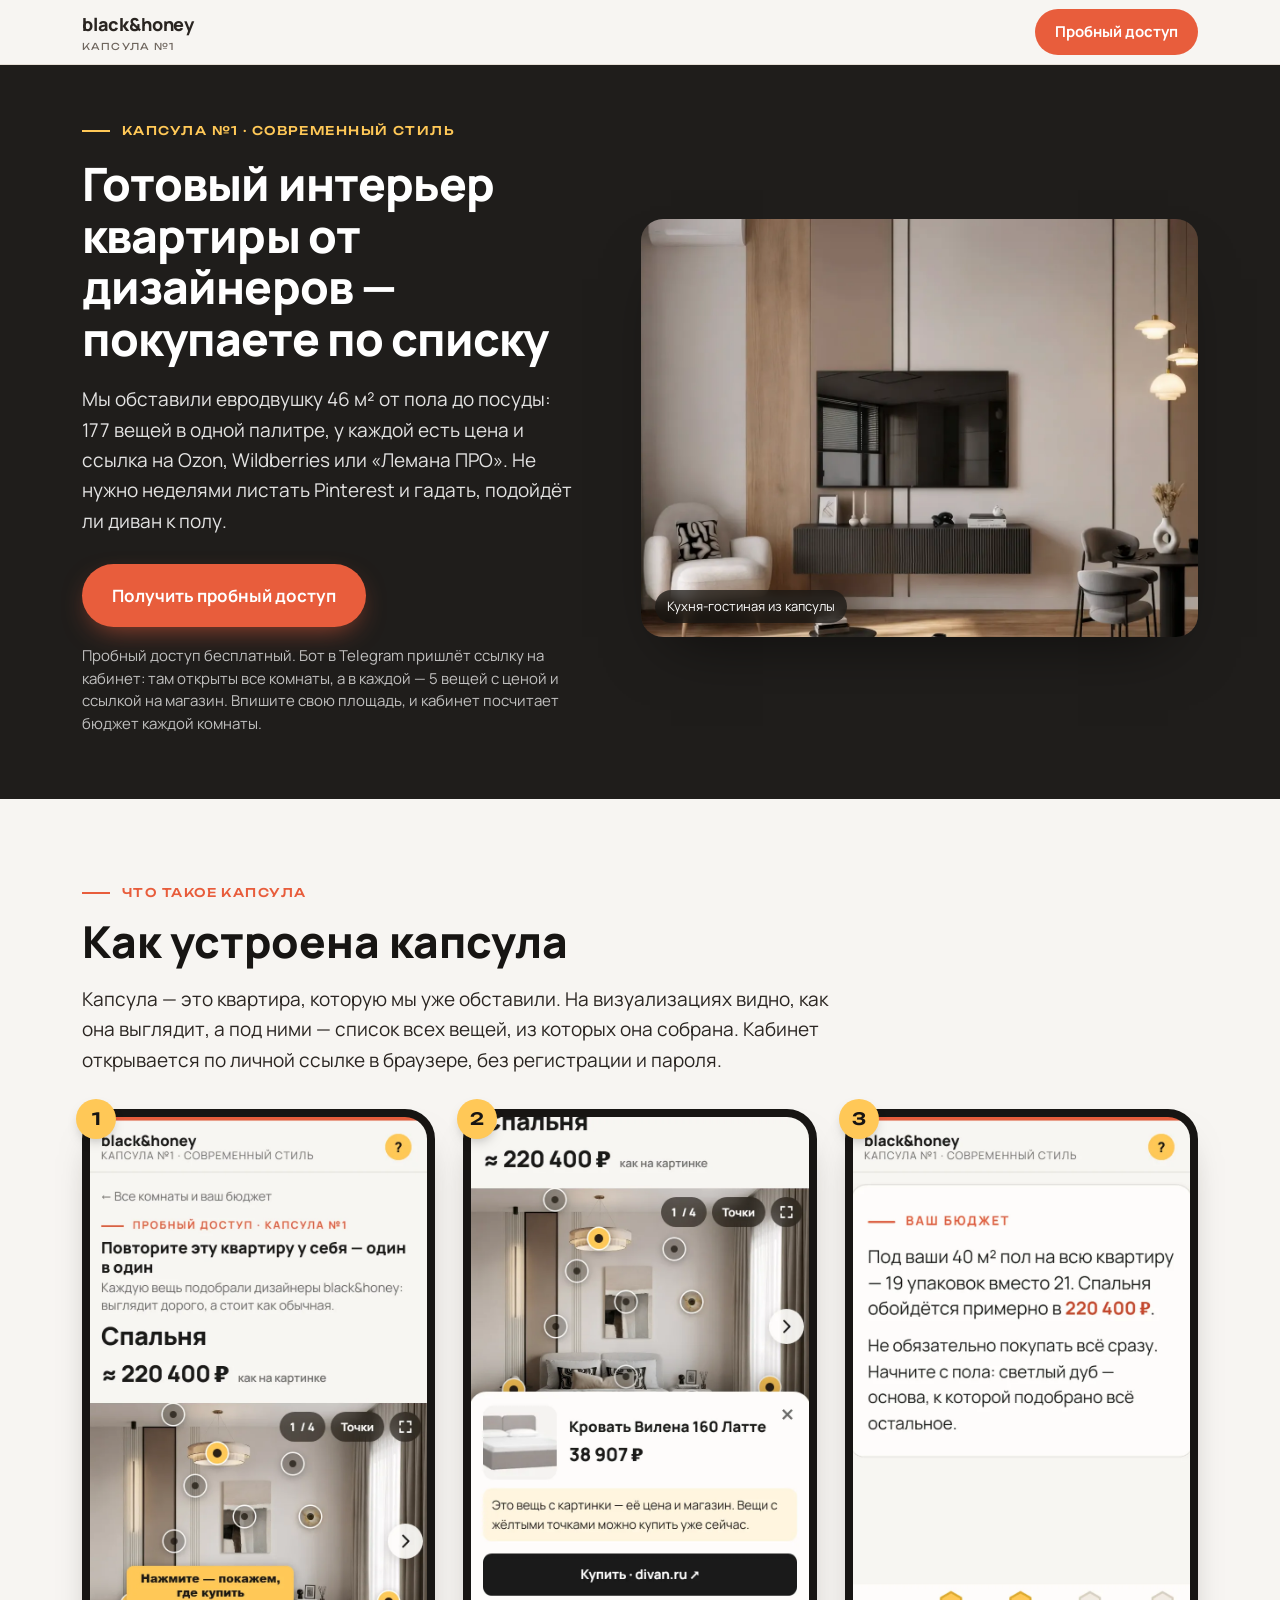
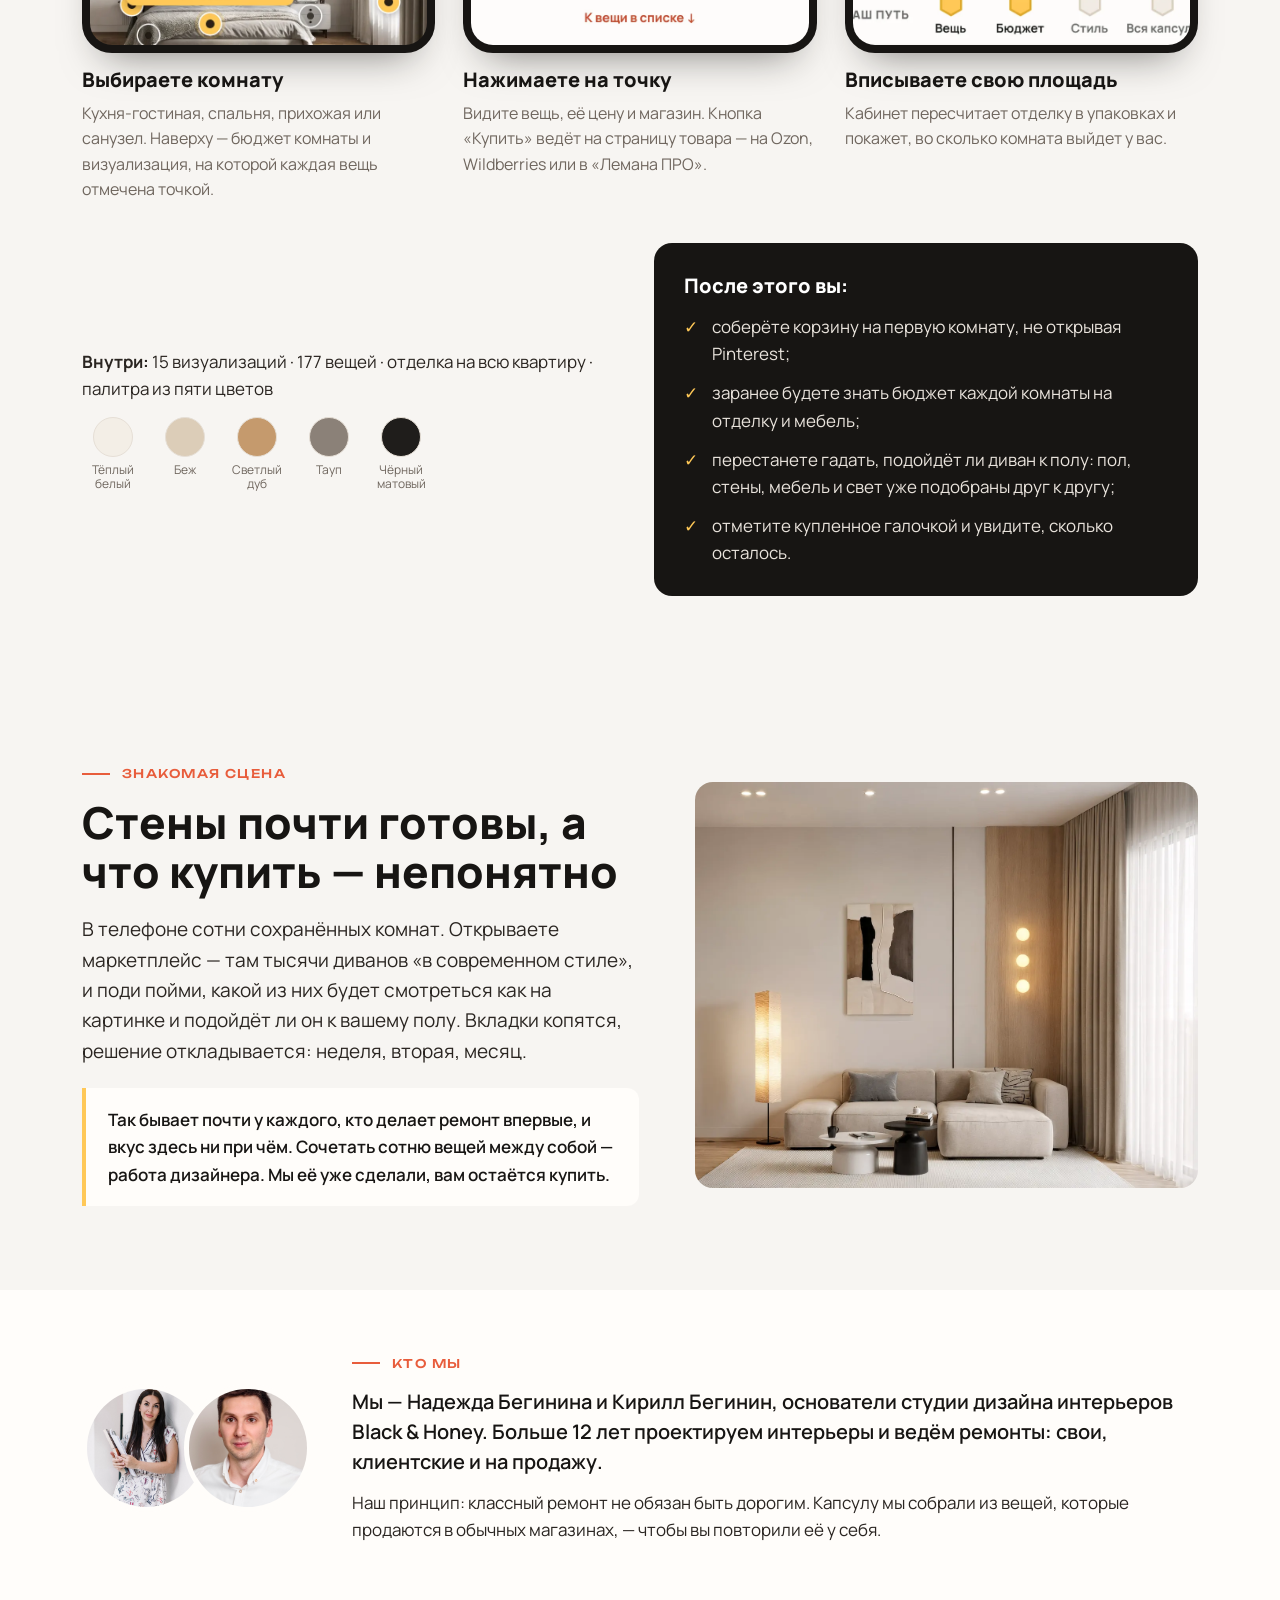
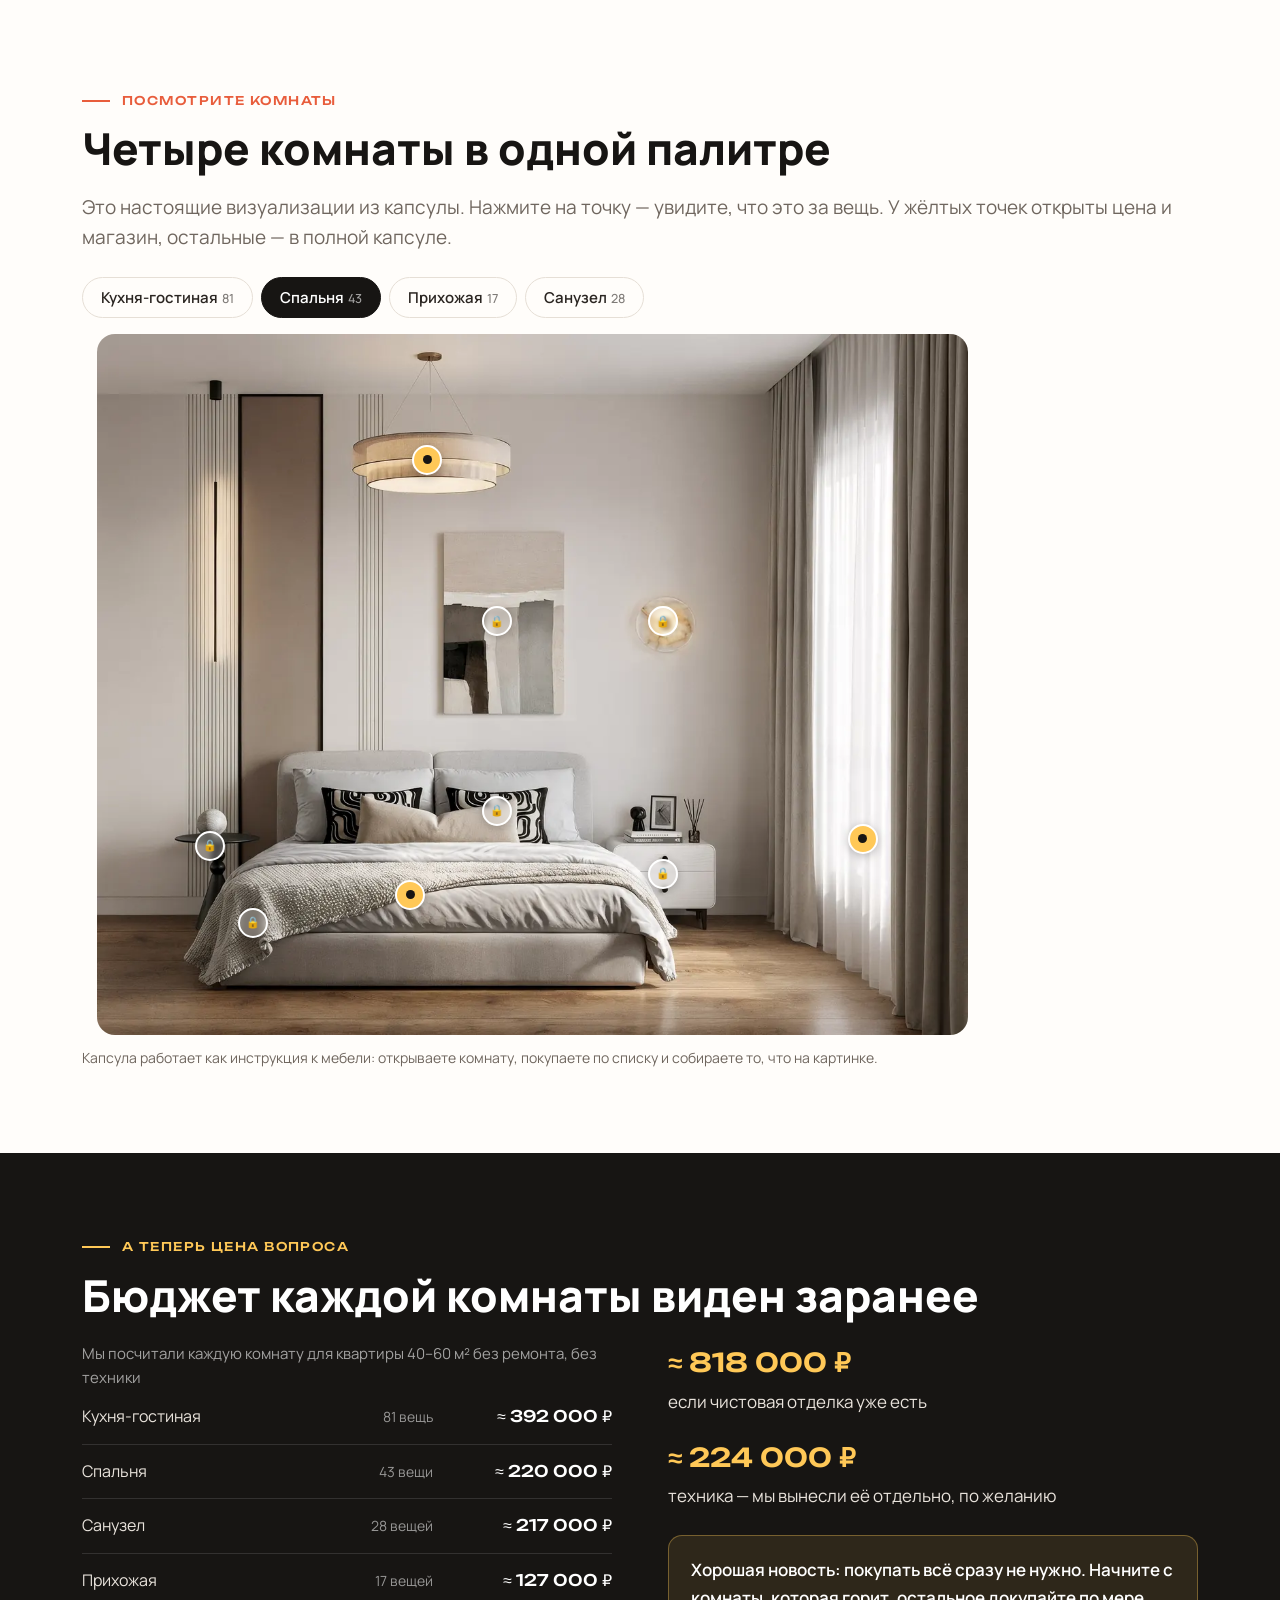
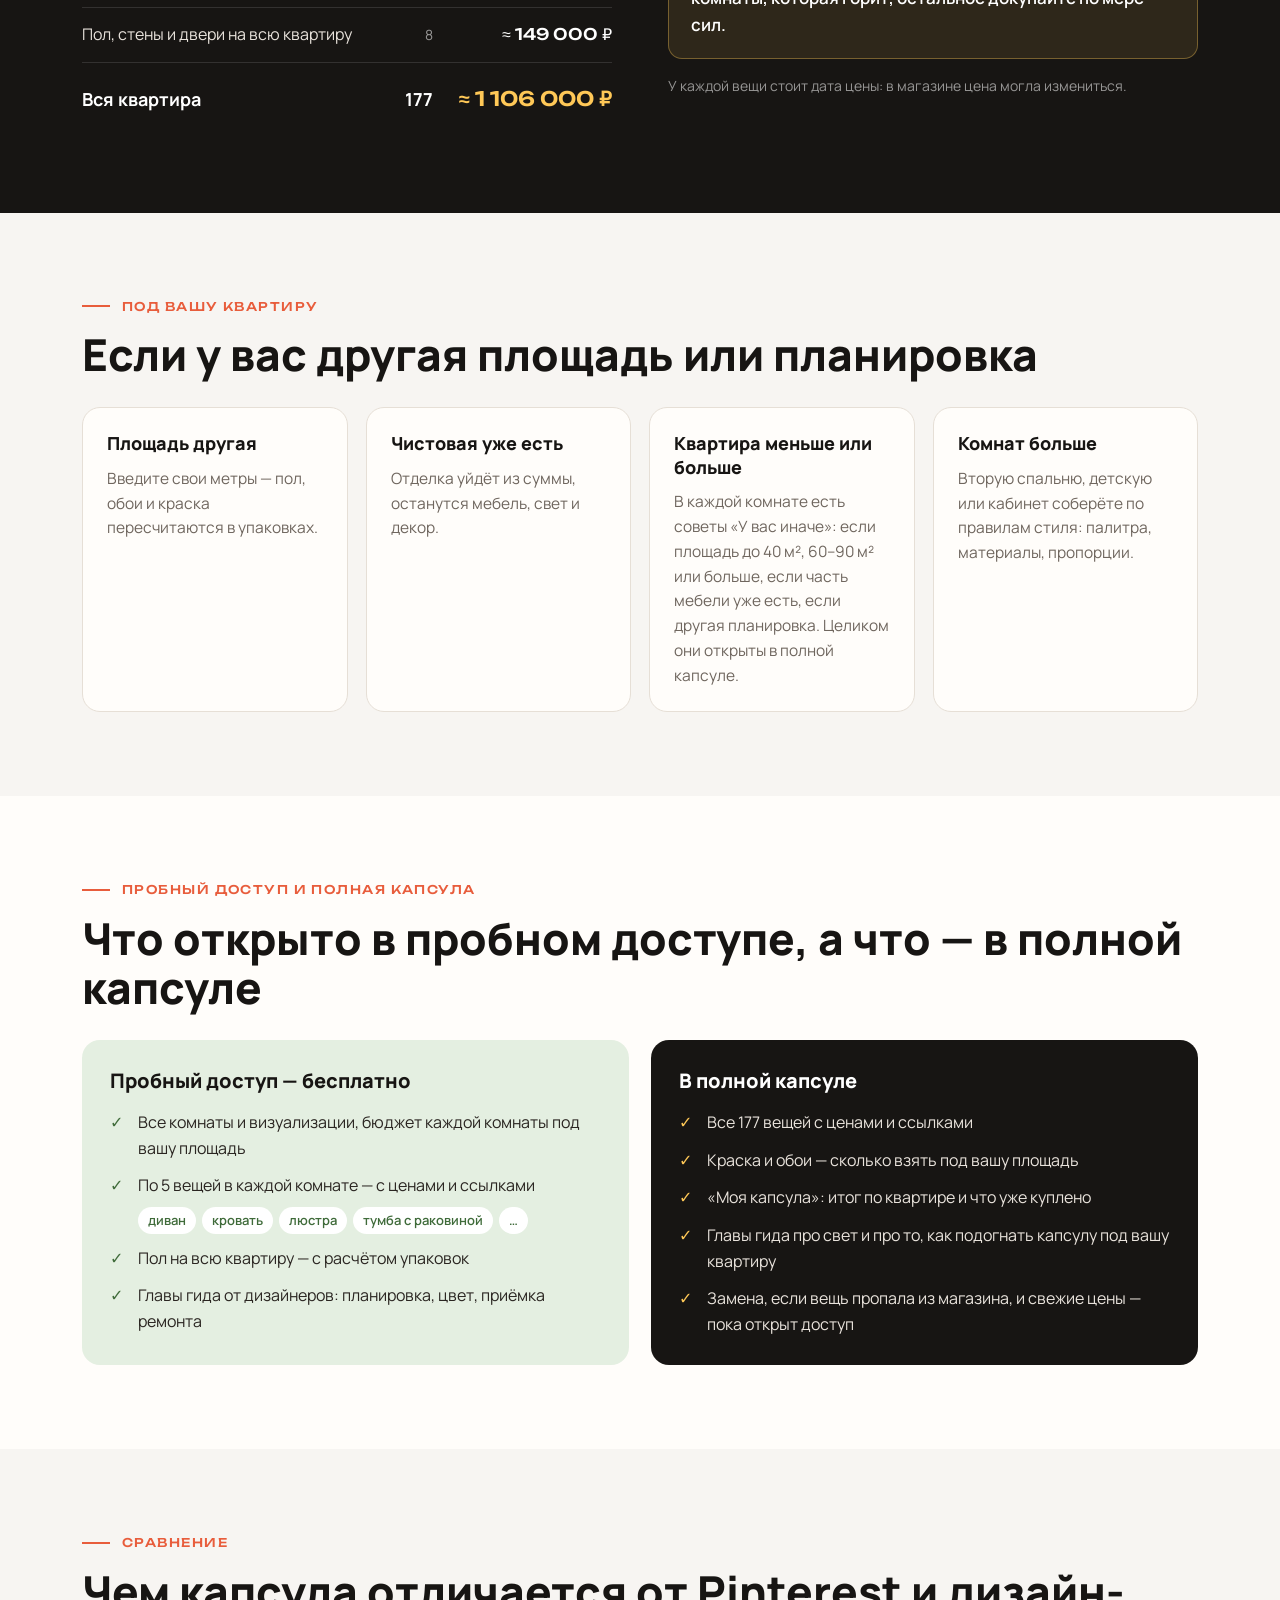
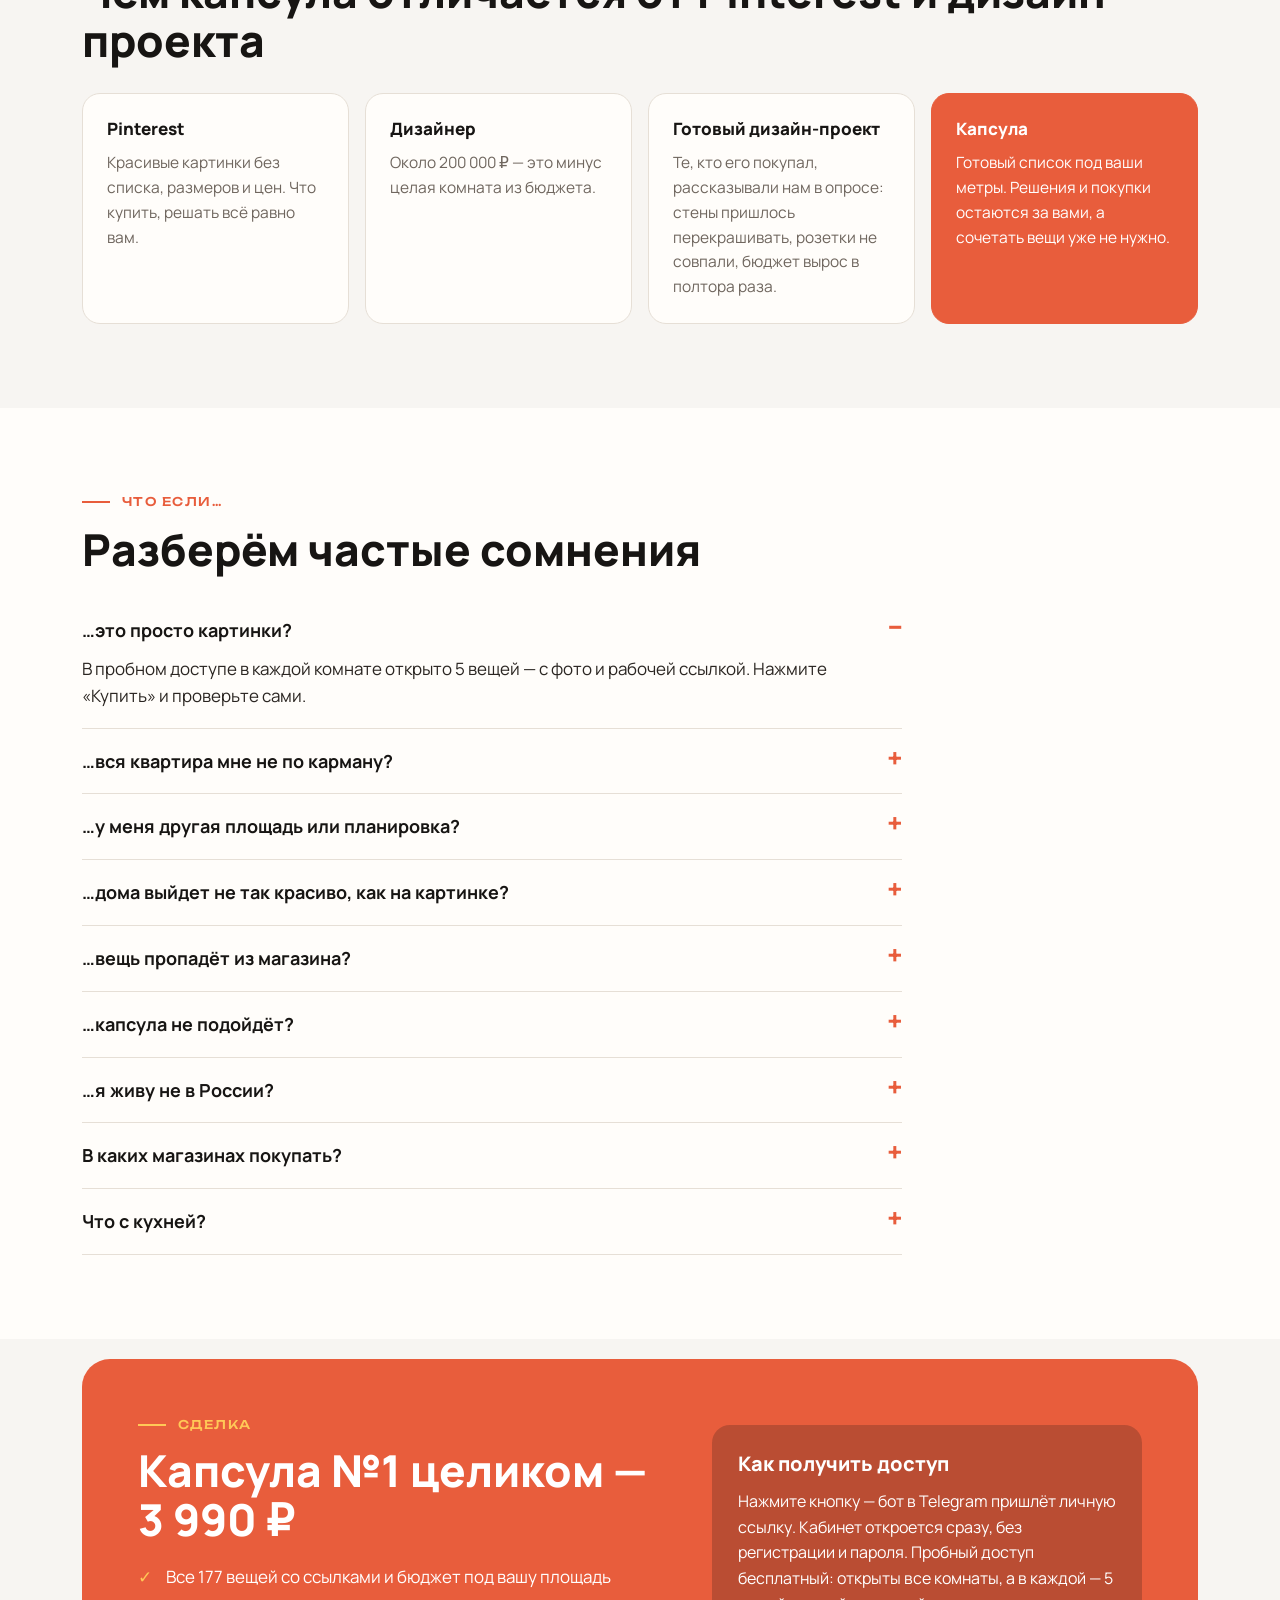
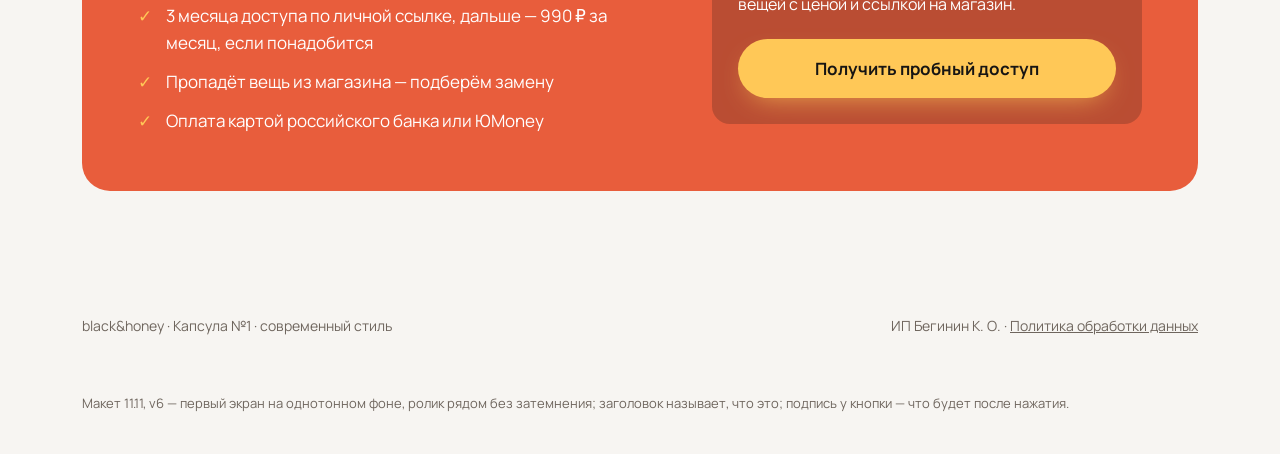
==== commit cc5980df: "Лендинг капсулы v6: первый экран на тёмном фоне, ролик рядом без затемнения Заголовок называет проду" ====
--- a/kapsula/index.html
+++ b/kapsula/index.html
@@ -51,16 +51,24 @@
 header .btn{padding:11px 20px;font-size:15px;box-shadow:none}
 
 /* первый экран */
-.hero{position:relative;min-height:88vh;display:flex;align-items:flex-end;color:#fff;overflow:hidden;padding:0}
-.hero video,.hero .poster{position:absolute;inset:0;width:100%;height:100%;object-fit:cover}
-.hero::after{content:"";position:absolute;inset:0;background:linear-gradient(180deg,rgba(23,21,19,.05) 0%,rgba(23,21,19,.25) 40%,rgba(23,21,19,.82) 100%)}
-.hero .wrap{position:relative;z-index:2;width:100%;padding-top:120px;padding-bottom:64px}
+/* v6: текст на однотонном фоне, рендер рядом без затемнения (Анна, 11.11) */
+.hero{background:#1F1D1B;color:#fff;padding:56px 0 64px}
+.hero .wrap{display:grid;grid-template-columns:1fr 1.1fr;gap:52px;align-items:center}
 .hero .kicker{color:var(--honey)}
-.hero h1{color:#fff;font-size:clamp(36px,6.4vw,72px);max-width:880px;margin:18px 0 20px;letter-spacing:-.02em}
-.hero .lead{color:rgba(255,255,255,.9);max-width:640px;font-size:clamp(17px,2vw,20px)}
-.hero .cta{margin-top:30px;display:flex;flex-wrap:wrap;align-items:center;gap:18px 26px}
-.hero .note{font-size:15px;color:rgba(255,255,255,.85);max-width:360px;line-height:1.45}
-.hero .note b{color:var(--honey)}
+.hero h1{color:#fff;font-size:clamp(32px,3.7vw,46px);margin:18px 0 20px;letter-spacing:-.02em}
+.hero .lead{color:rgba(255,255,255,.88);max-width:560px;font-size:clamp(17px,1.6vw,19px)}
+.hero .cta{margin-top:28px;display:flex;flex-wrap:wrap;align-items:center;gap:14px 18px}
+.hero .note{flex-basis:100%;font-size:15px;color:rgba(255,255,255,.72);max-width:520px;line-height:1.5;margin-top:4px}
+.hero-media{position:relative;border-radius:22px;overflow:hidden;aspect-ratio:4/3;background:#2A2724;box-shadow:0 30px 60px -30px rgba(0,0,0,.6)}
+.hero-media video{width:100%;height:100%;object-fit:cover}
+.hero-media figcaption{position:absolute;left:14px;bottom:14px;background:rgba(23,21,19,.72);color:#fff;font-size:13px;padding:6px 12px;border-radius:999px;backdrop-filter:blur(6px)}
+/* запасной вариант фона — светлый беж из палитры капсулы: <section class="hero light"> */
+.hero.light{background:#E9DFD2;color:var(--ink)}
+.hero.light h1{color:var(--ink)}
+.hero.light .kicker{color:var(--terra-d)}
+.hero.light .lead{color:var(--text)}
+.hero.light .note{color:var(--muted)}
+.hero.light .btn.ghost{color:var(--ink);border-color:rgba(23,21,19,.55)}
 
 /* блок 2 */
 .stuck{display:grid;grid-template-columns:1.05fr .95fr;gap:56px;align-items:center}
@@ -230,7 +238,8 @@
 
 @media (max-width:940px){
   section{padding:64px 0}
-  .stuck,.how-grid,.sums-grid,.op,.deal-card{grid-template-columns:1fr}
+  .stuck,.how-grid,.sums-grid,.op,.deal-card,.hero .wrap{grid-template-columns:1fr}
+  .hero .wrap{gap:36px}
   .cards,.cmp{grid-template-columns:1fr 1fr}
   .deal-card{padding:36px 26px;gap:28px}
   .stuck{gap:28px}
@@ -239,7 +248,7 @@
   body{font-size:16px}
   .cards,.cmp{grid-template-columns:1fr}
   header .btn{padding:9px 14px;font-size:13.5px}
-  .hero{min-height:92vh}
+  .hero{padding:40px 0 48px}
   .hero .btn{width:100%}
   .pop{width:220px}
   .dot{width:26px;height:26px;margin:-13px 0 0 -13px}
@@ -259,16 +268,21 @@
 
 <!-- 1. Первый экран -->
 <section class="hero" id="top">
-  <video autoplay muted loop playsinline poster="img/d1b86a3f7478-1920.webp"><source src="img/kg-1920.mp4" type="video/mp4" media="(min-width: 700px)"><source src="img/kg-960.mp4" type="video/mp4"></video>
-  <div class="wrap">
-    <div class="kicker">Капсула №1 · современный стиль</div>
-    <h1>Квартира как с картинки: мы всё подобрали, вам остаётся купить</h1>
-    <p class="lead">Мы, дизайнеры Black&nbsp;&amp;&nbsp;Honey, спроектировали евродвушку 46 м² и подобрали для неё каждую вещь — от пола до посуды. Всё собрано в личном кабинете по комнатам: у каждой вещи есть цена и ссылка на Ozon, Wildberries или «Лемана ПРО». Открываете комнату — и покупаете по списку.</p>
-    <div class="cta">
-      <a class="btn" href="https://t.me/Interior_Finds_bot?start=landing">Получить пробный доступ</a>
-      <a class="btn ghost pay-on" href="https://t.me/Interior_Finds_bot?start=pay">Купить капсулу</a>
-      <p class="note">Пробный доступ бесплатный: все комнаты, по 5 вещей в каждой — с ценами и ссылками, и бюджет под вашу площадь.</p>
-    </div>
+  <div class="wrap">
+    <div class="hero-text">
+      <div class="kicker">Капсула №1 · современный стиль</div>
+      <h1>Готовый интерьер квартиры от дизайнеров — покупаете по списку</h1>
+      <p class="lead">Мы обставили евродвушку 46&nbsp;м² от пола до посуды: 177&nbsp;вещей в одной палитре, у каждой есть цена и ссылка на Ozon, Wildberries или «Лемана ПРО». Не нужно неделями листать Pinterest и гадать, подойдёт ли диван к полу.</p>
+      <div class="cta">
+        <a class="btn" href="https://t.me/Interior_Finds_bot?start=landing">Получить пробный доступ</a>
+        <a class="btn ghost pay-on" href="https://t.me/Interior_Finds_bot?start=pay">Купить капсулу</a>
+        <p class="note">Пробный доступ бесплатный. Бот в Telegram пришлёт ссылку на кабинет: там открыты все комнаты, а в каждой — 5&nbsp;вещей с ценой и ссылкой на магазин. Впишите свою площадь, и кабинет посчитает бюджет каждой комнаты.</p>
+      </div>
+    </div>
+    <figure class="hero-media">
+      <video autoplay muted loop playsinline poster="img/kg-poster.webp"><source src="img/kg-1920.mp4" type="video/mp4" media="(min-width: 700px)"><source src="img/kg-960.mp4" type="video/mp4"></video>
+      <figcaption>Кухня-гостиная из капсулы</figcaption>
+    </figure>
   </div>
 </section>
 
@@ -276,7 +290,7 @@
 <section class="what">
   <div class="wrap">
     <div class="kicker">Что такое капсула</div>
-    <h2>Готовый интерьер квартиры в вашем личном кабинете</h2>
+    <h2>Как устроена капсула</h2>
     <p class="lead what-intro">Капсула — это квартира, которую мы уже обставили. На визуализациях видно, как она выглядит, а под ними — список всех вещей, из которых она собрана. Кабинет открывается по личной ссылке в браузере, без регистрации и пароля.</p>
     <div class="steps">
       <div class="step">
@@ -462,7 +476,7 @@
       <details><summary>…у меня другая площадь или планировка?</summary><p>Введите свои метры — отделка пересчитается. Мебель берите той же модели, но своего размера. Как подобрать размер, рассказано в главе гида про подгонку — она в полной капсуле.</p></details>
       <details><summary>…дома выйдет не так красиво, как на картинке?</summary><p>На визуализации те же вещи, что в списке, у каждой есть фото товара из магазина. Возьмите пробный доступ и сравните сами: нажмите на точку на картинке — откроется та самая вещь.</p></details>
       <details><summary>…вещь пропадёт из магазина?</summary><p>Подберём замену — это входит в капсулу, пока открыт доступ.</p></details>
-      <details><summary>…капсула не подойдёт?</summary><p>Сначала посмотрите пробный доступ: все комнаты, по 5 вещей в каждой с ценами и ссылками и бюджет под вашу площадь. Решайте, когда поймёте, ваше это или нет.</p></details>
+      <details><summary>…капсула не подойдёт?</summary><p>Сначала откройте пробный доступ: посмотрите комнаты, нажмите на вещи, впишите свою площадь. Решайте, когда поймёте, ваше это или нет.</p></details>
       <details><summary>…я живу не в России?</summary><p>Пока оплатить можно только картой российского банка, и ссылки ведут в российские магазины.</p></details>
       <details><summary>В каких магазинах покупать?</summary><p>Больше всего вещей на Ozon — 72. Ещё 37 в «Лемана ПРО», 26 на Wildberries, а технику мы брали в DNS.</p></details>
       <details><summary>Что с кухней?</summary><p>Модули, столешница и мойка есть в списке, они продаются в «Лемана ПРО». Натяжной потолок, тонированные зеркала и шкаф над инсталляцией делают на заказ — в капсуле написано, что сказать мастеру.</p></details>
@@ -488,8 +502,8 @@
         <h3 style="color:#fff;margin-bottom:10px">Как получить доступ</h3>
         <p class="pay-on">Нажмите «Купить» — бот в Telegram пришлёт личную ссылку сразу на оплату. После оплаты капсула откроется, без регистрации и пароля.</p>
         <a class="btn honey pay-on" href="https://t.me/Interior_Finds_bot?start=pay">Купить капсулу — 3&nbsp;990&nbsp;₽</a>
-        <p class="pay-on" style="margin-top:22px">Хотите сначала посмотреть — возьмите пробный доступ. Он бесплатный: все комнаты, по 5 вещей в каждой с ценами и ссылками.</p>
-        <p class="pay-off-only">Нажмите кнопку — бот в Telegram пришлёт личную ссылку. Кабинет откроется сразу, без регистрации и пароля. Пробный доступ бесплатный: все комнаты, по 5 вещей в каждой с ценами и ссылками.</p>
+        <p class="pay-on" style="margin-top:22px">Хотите сначала посмотреть — возьмите пробный доступ. Он бесплатный: открыты все комнаты, а в каждой — 5 вещей с ценой и ссылкой на магазин.</p>
+        <p class="pay-off-only">Нажмите кнопку — бот в Telegram пришлёт личную ссылку. Кабинет откроется сразу, без регистрации и пароля. Пробный доступ бесплатный: открыты все комнаты, а в каждой — 5 вещей с ценой и ссылкой на магазин.</p>
         <a class="btn ghost" href="https://t.me/Interior_Finds_bot?start=landing">Получить пробный доступ</a>
       </div>
     </div>
@@ -502,7 +516,7 @@
     <span>ИП Бегинин К. О. · <a href="/privacy-policy">Политика обработки данных</a></span>
   </div>
 </footer>
-<p class="mock">Макет 06.11, v5 — пробный доступ, две кнопки, скриншоты нового кабинета, суммы сверены с кабинетом 06.11.</p>
+<p class="mock">Макет 11.11, v6 — первый экран на однотонном фоне, ролик рядом без затемнения; заголовок называет, что это; подпись у кнопки — что будет после нажатия.</p>
 
 <script>
 (function(){
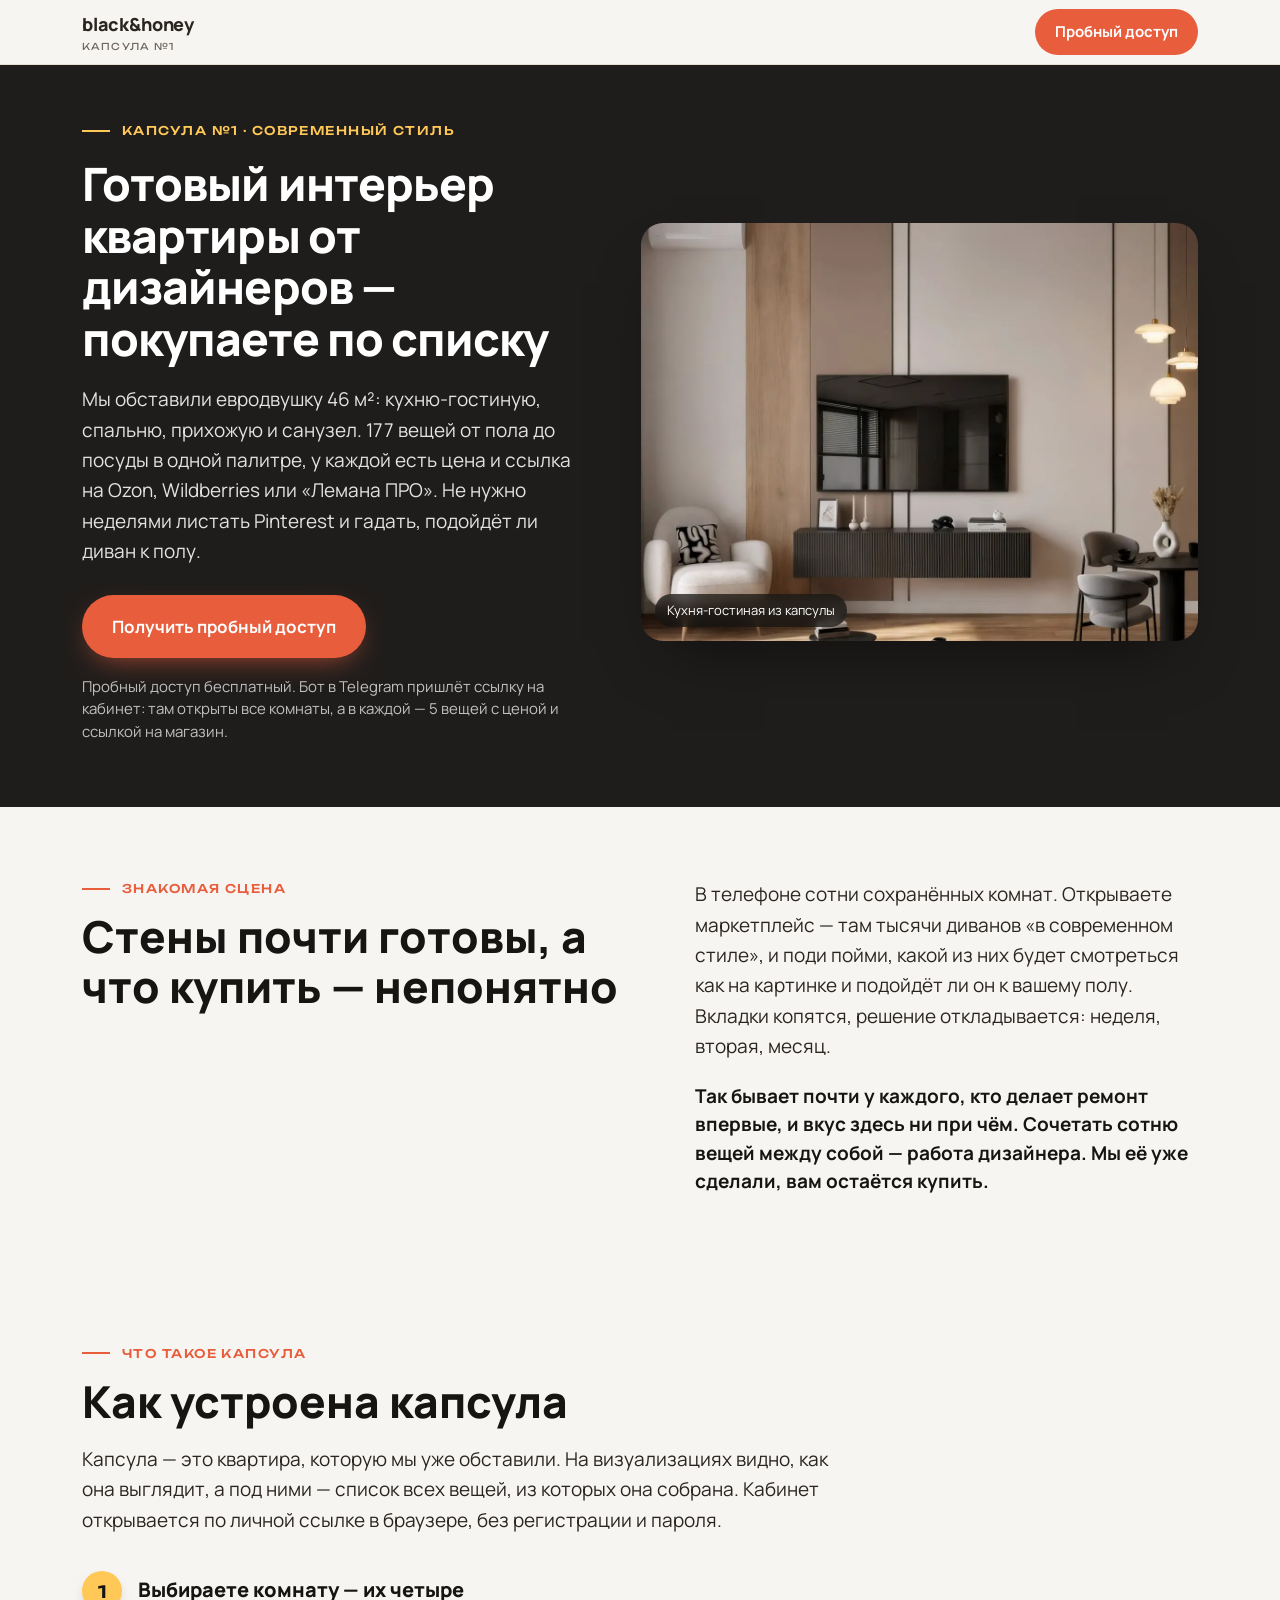
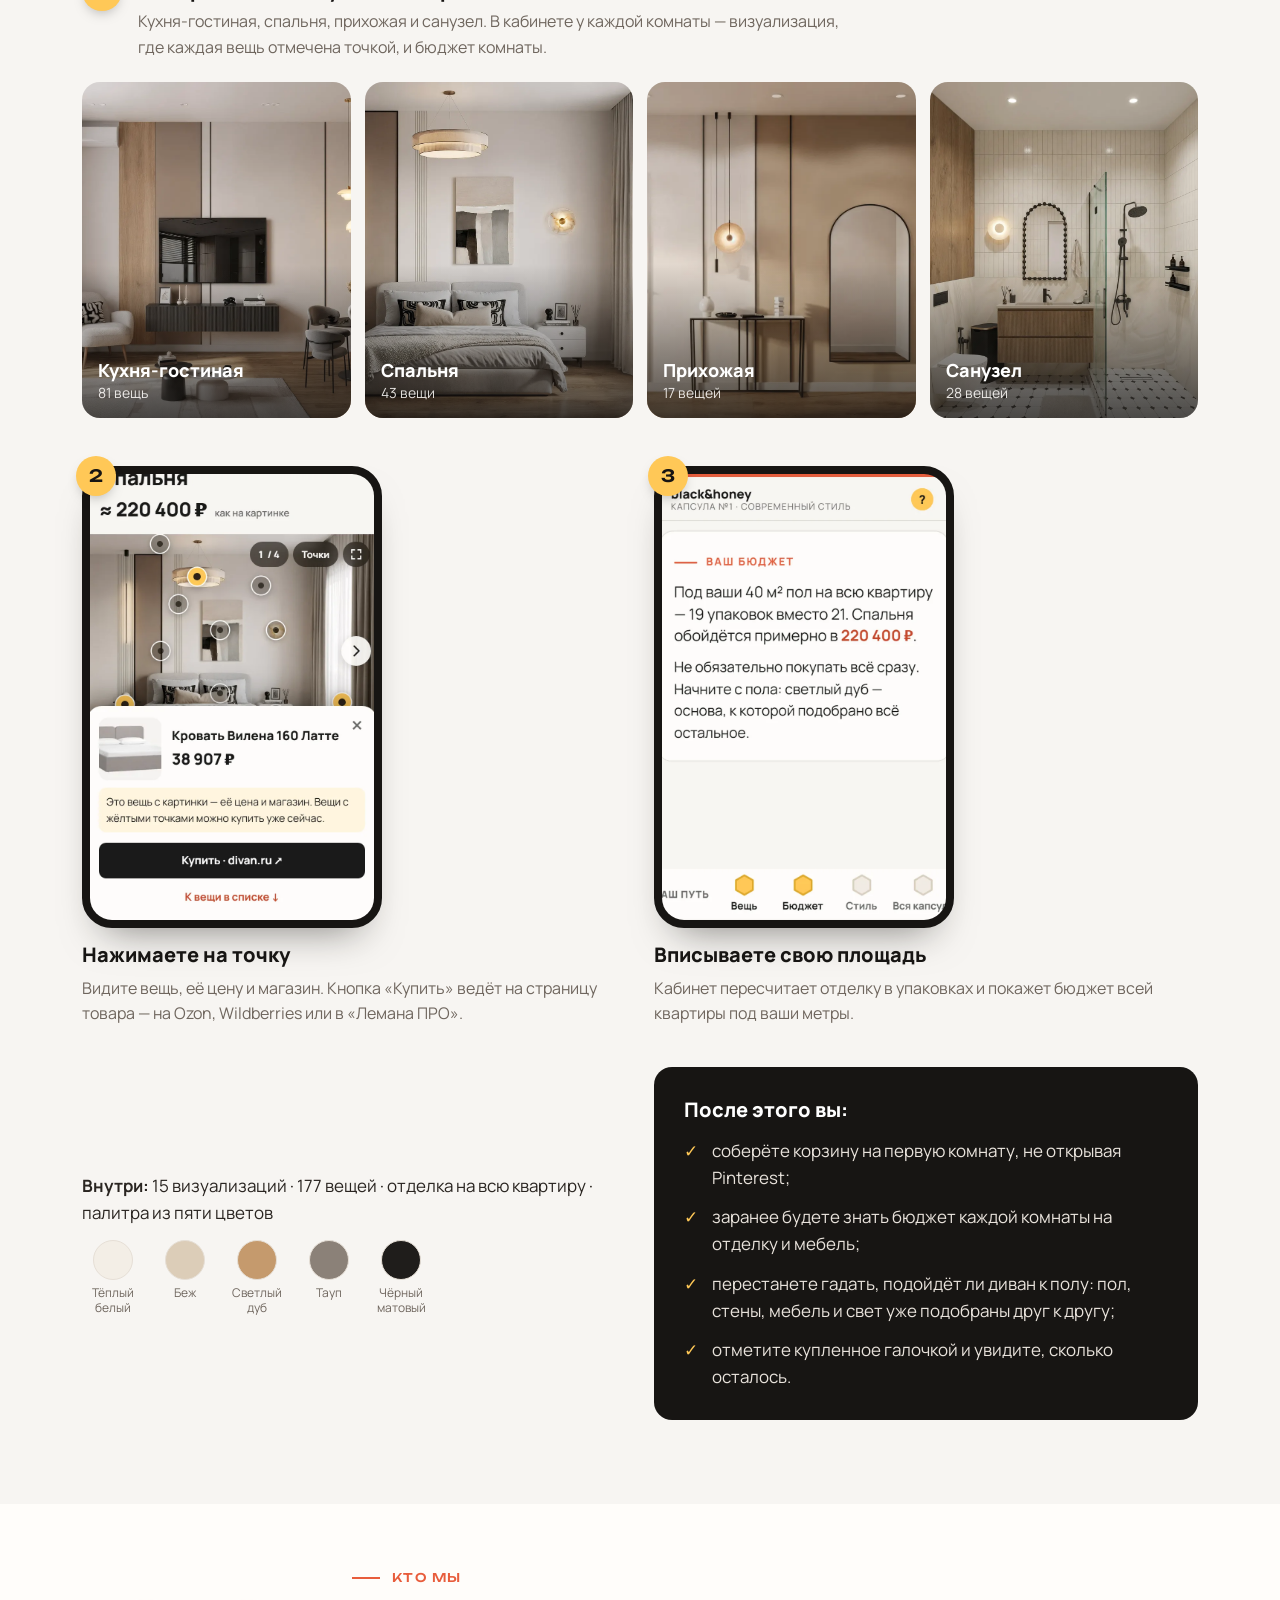
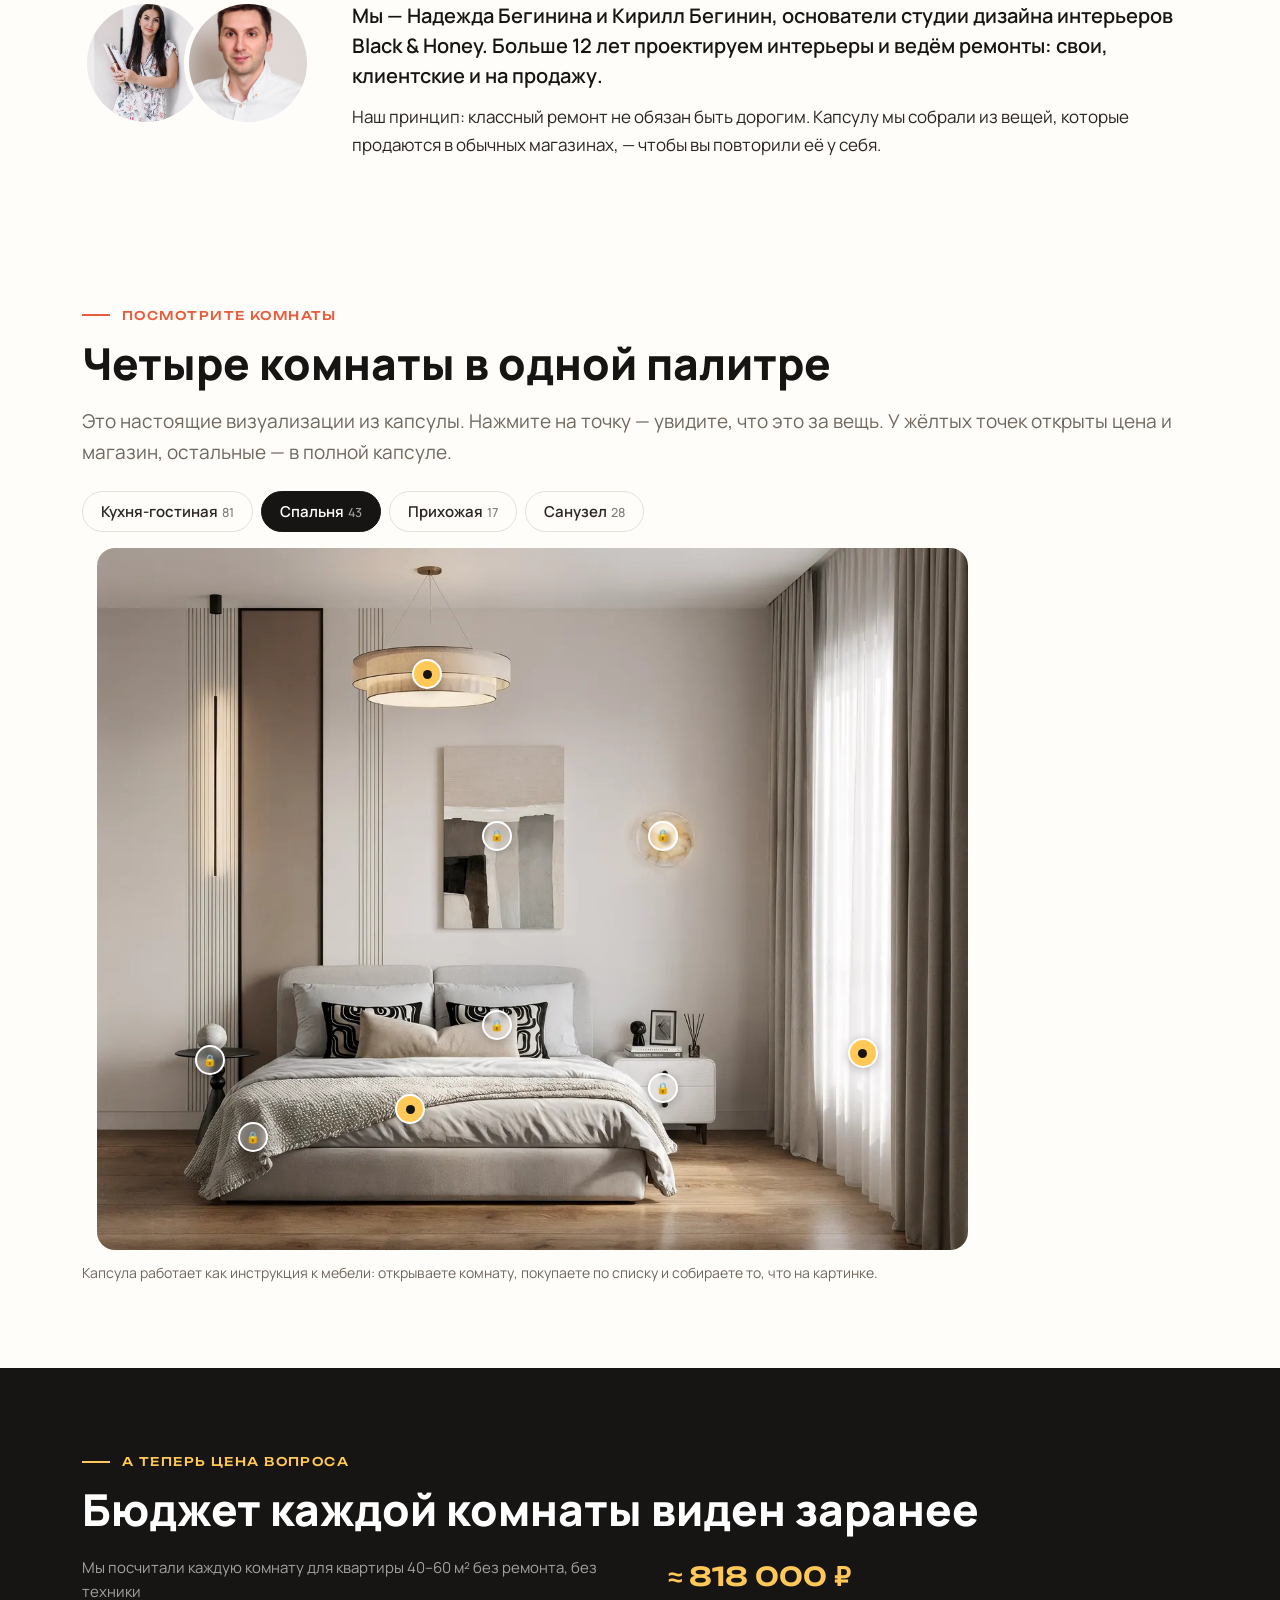
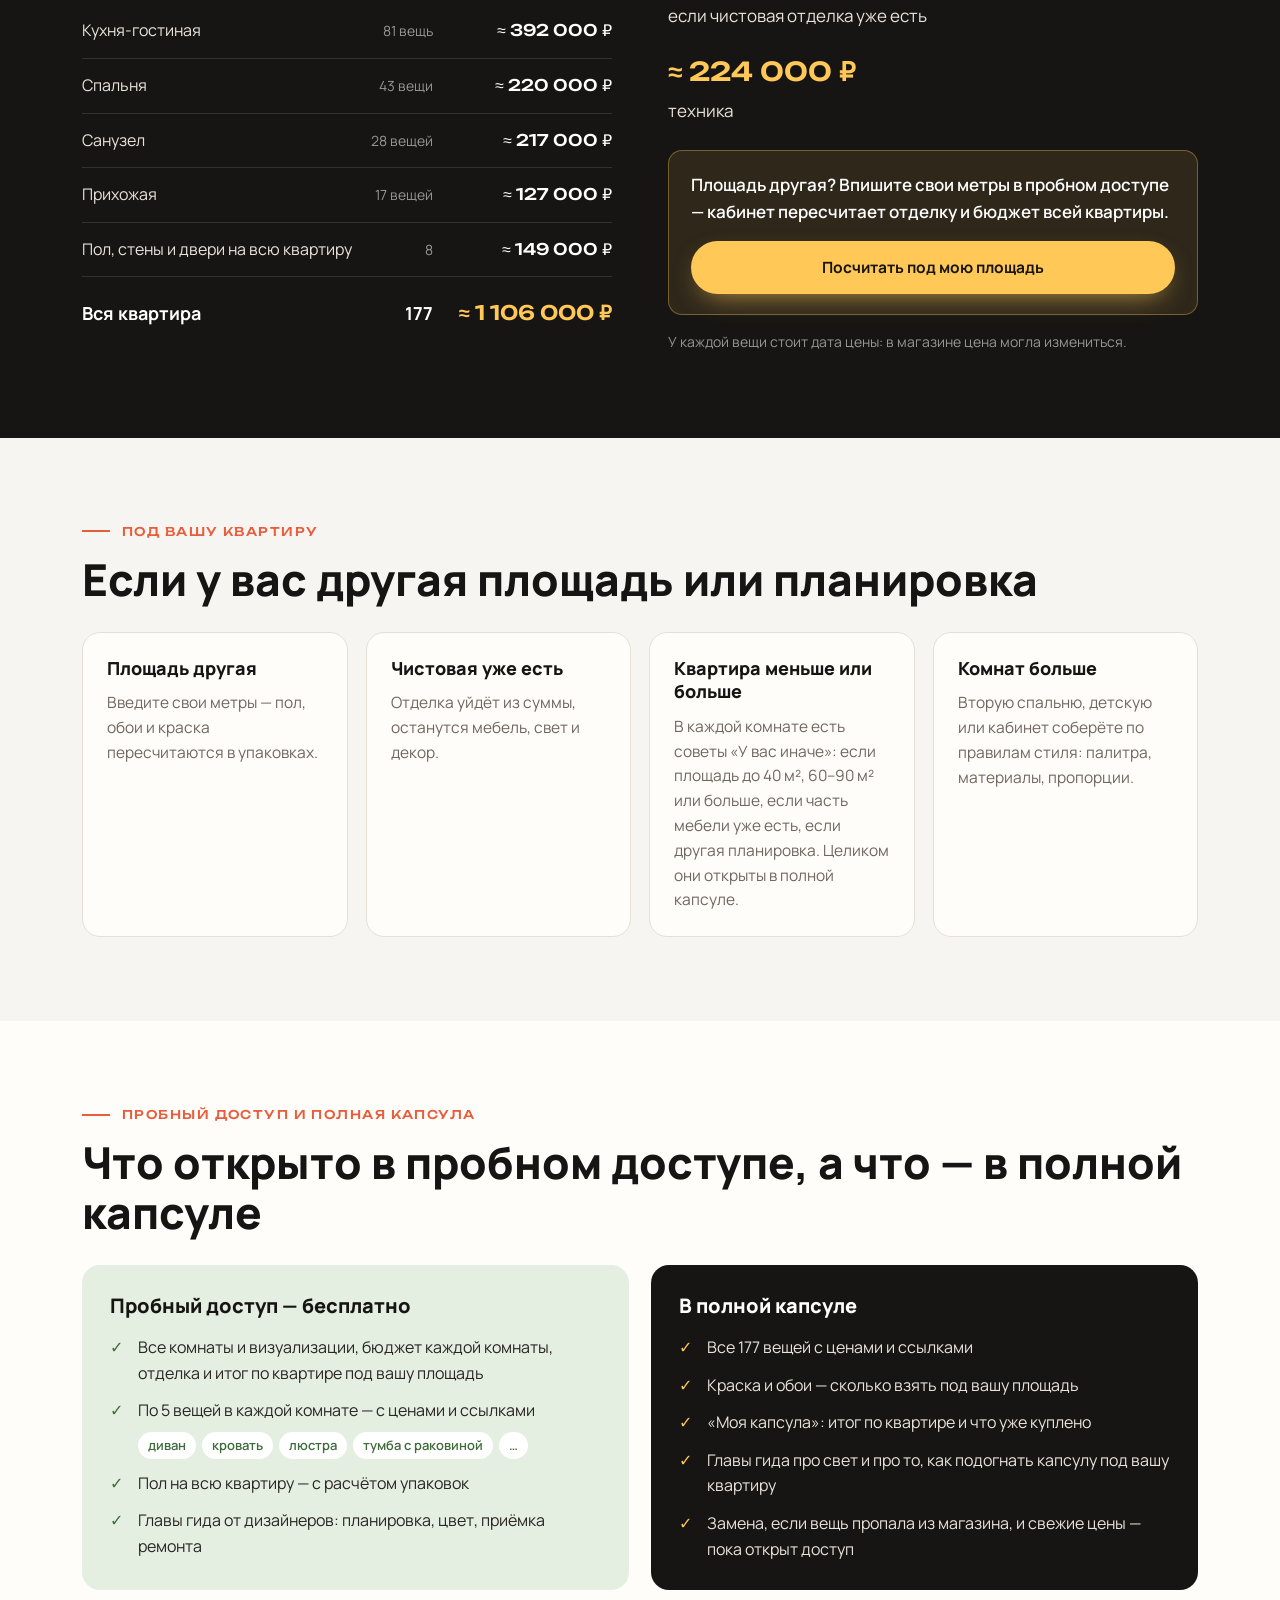
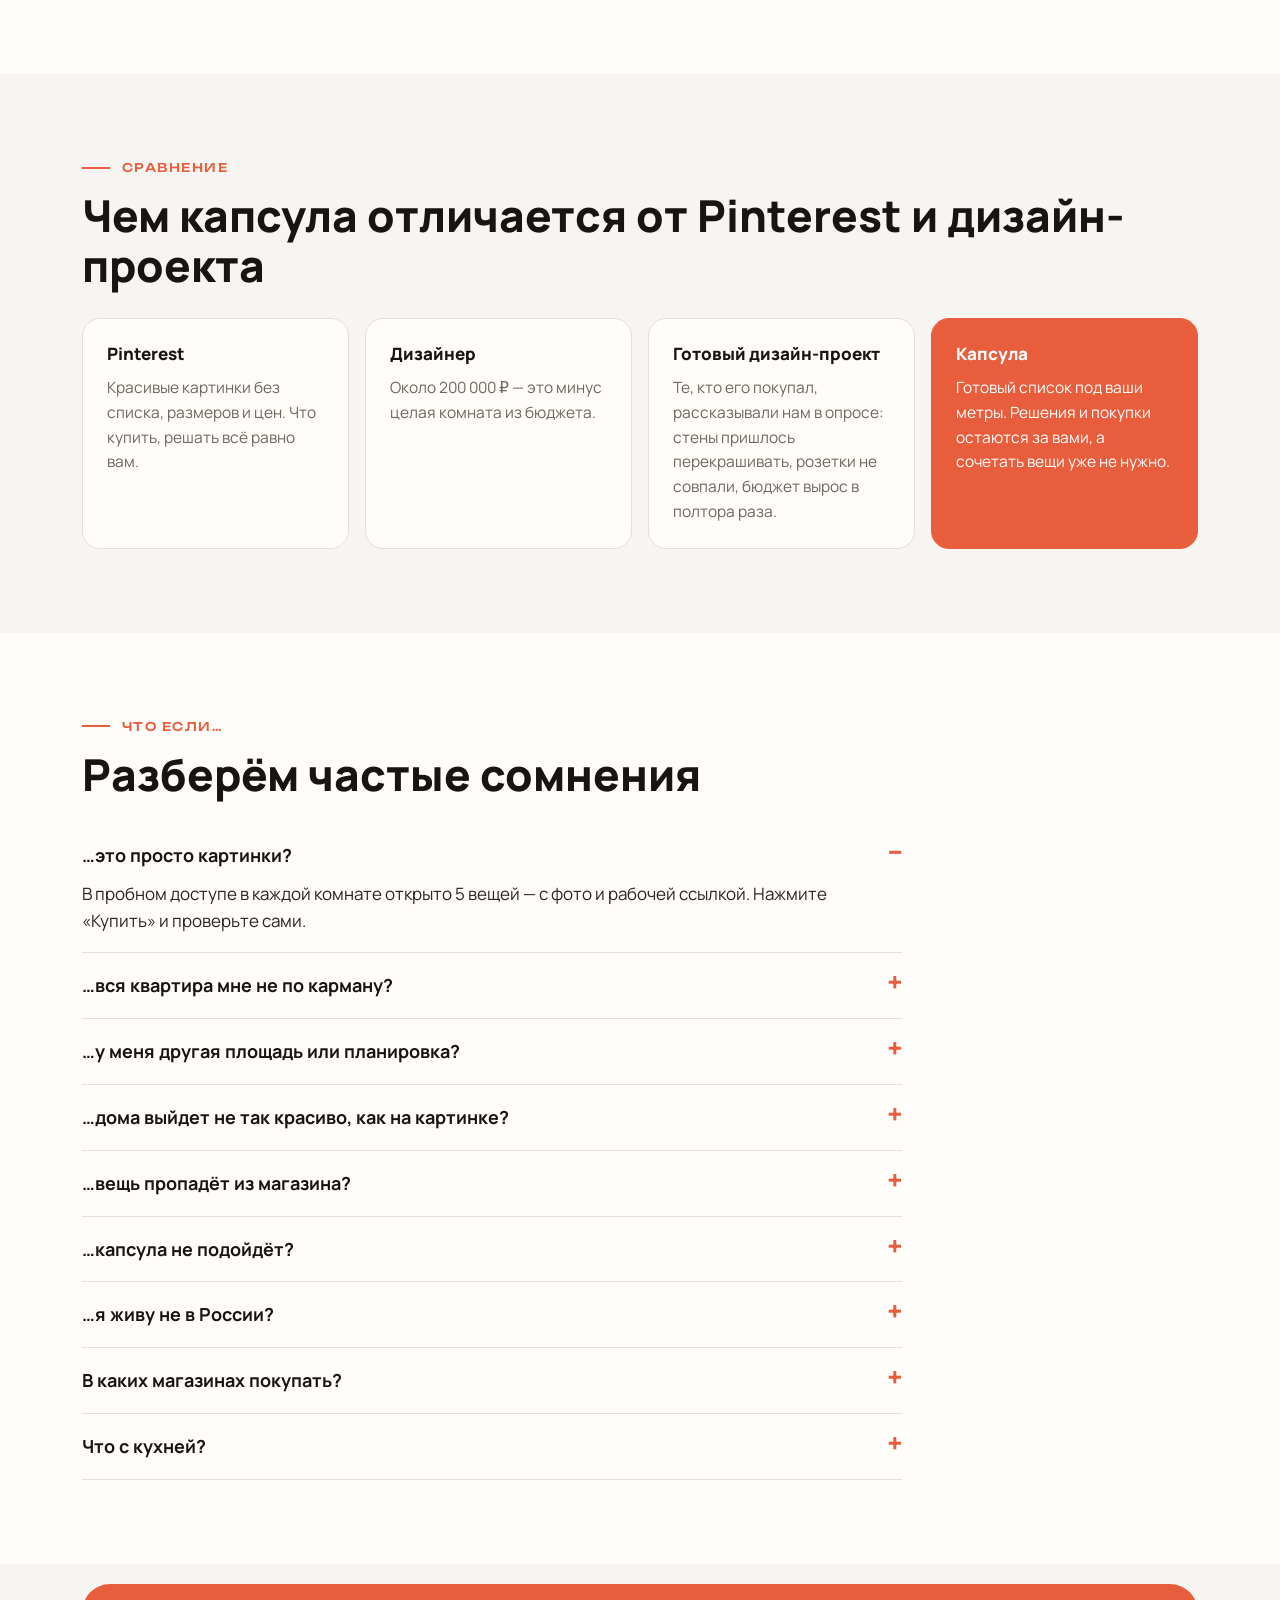
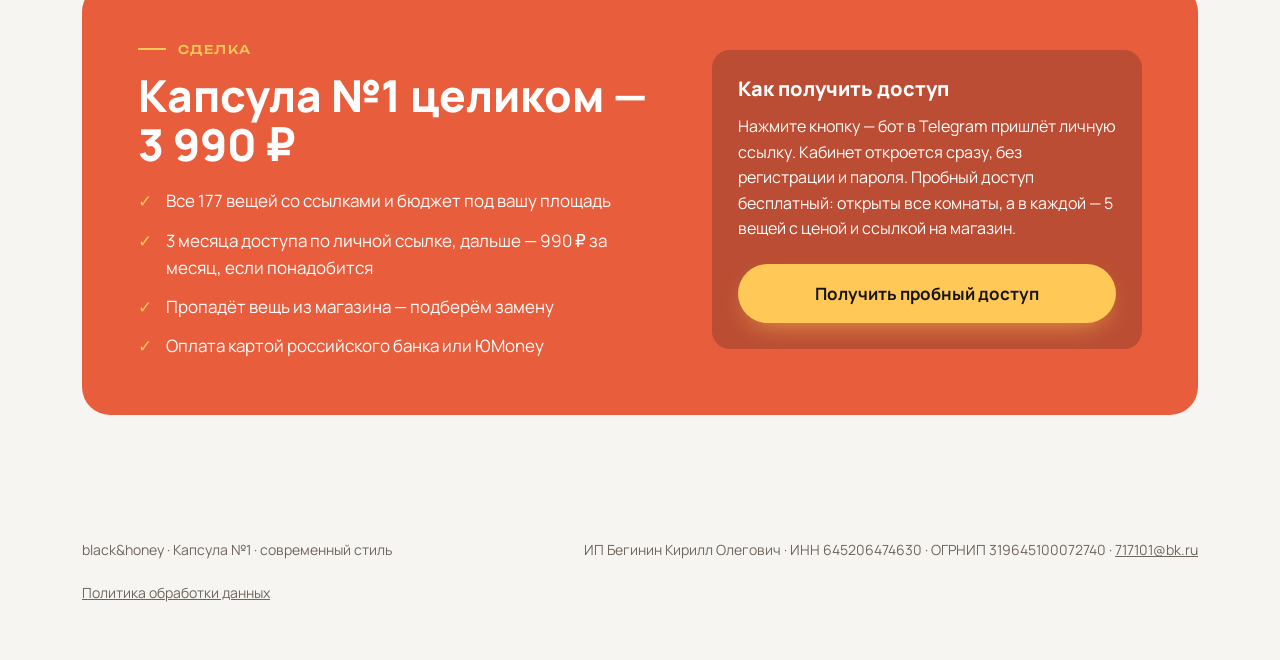
==== commit 9bf2e399: "Лендинг капсулы v7: два ролика, четыре комнаты, сцена выше, реквизиты в подвале Ролики кухни-гостино" ====
--- a/kapsula/index.html
+++ b/kapsula/index.html
@@ -60,7 +60,8 @@
 .hero .cta{margin-top:28px;display:flex;flex-wrap:wrap;align-items:center;gap:14px 18px}
 .hero .note{flex-basis:100%;font-size:15px;color:rgba(255,255,255,.72);max-width:520px;line-height:1.5;margin-top:4px}
 .hero-media{position:relative;border-radius:22px;overflow:hidden;aspect-ratio:4/3;background:#2A2724;box-shadow:0 30px 60px -30px rgba(0,0,0,.6)}
-.hero-media video{width:100%;height:100%;object-fit:cover}
+.hero-media video{position:absolute;inset:0;width:100%;height:100%;object-fit:cover;opacity:0;transition:opacity 1s cubic-bezier(.22,1,.36,1)}
+.hero-media video.on{opacity:1}
 .hero-media figcaption{position:absolute;left:14px;bottom:14px;background:rgba(23,21,19,.72);color:#fff;font-size:13px;padding:6px 12px;border-radius:999px;backdrop-filter:blur(6px)}
 /* запасной вариант фона — светлый беж из палитры капсулы: <section class="hero light"> */
 .hero.light{background:#E9DFD2;color:var(--ink)}
@@ -74,7 +75,11 @@
 .stuck{display:grid;grid-template-columns:1.05fr .95fr;gap:56px;align-items:center}
 .stuck .kicker{color:var(--terra)}
 .stuck img{border-radius:var(--r);width:100%;aspect-ratio:1.24;object-fit:cover}
-.stuck .accent{margin-top:22px;padding:18px 22px;background:var(--card);border-left:4px solid var(--honey);border-radius:0 12px 12px 0;font-weight:600;color:var(--ink)}
+.stuck .accent{margin-top:20px;font-weight:700;font-size:19px;line-height:1.5;color:var(--ink)}
+/* v7: знакомая сцена сразу после первого экрана — заголовок слева, текст справа, без картинки */
+.scene-block{padding:72px 0 64px}
+.scene-block .stuck{align-items:start}
+.scene-block h2{margin-bottom:0}
 
 /* блок 3: картинка с точками */
 .how{background:var(--card)}
@@ -118,6 +123,7 @@
 .sums .side p{font-size:17px}
 .sums .big{font-family:Unbounded,sans-serif;color:var(--honey);font-size:26px;font-weight:600;display:block;margin-bottom:4px}
 .sums .tip{margin-top:26px;padding:20px 22px;border-radius:14px;background:rgba(255,200,87,.1);border:1px solid rgba(255,200,87,.35);color:#fff;font-weight:600}
+.sums .tip .btn{display:flex;width:100%;margin-top:16px;padding:14px 18px;font-size:15.5px}
 
 /* блок 5 */
 .fit .kicker{color:var(--terra)}
@@ -224,6 +230,21 @@
 .phone{border-radius:30px;border:8px solid var(--ink);background:var(--ink);overflow:hidden;aspect-ratio:390/600;box-shadow:0 22px 40px -22px rgba(23,21,19,.55)}
 .phone img{width:100%;height:100%;object-fit:cover;object-position:top}
 .what-bottom{display:grid;grid-template-columns:1fr 1fr;gap:28px;margin-top:40px;align-items:center}
+/* v7: шаг 1 — четыре комнаты визуализациями */
+.step-rooms{margin-top:36px}
+.step-head{display:flex;gap:16px;align-items:flex-start;max-width:760px}
+.step-head .step-n{position:static;flex:none}
+.step-head h3{margin:6px 0 6px}
+.step-head p{font-size:16px;color:var(--muted)}
+.rooms4{display:grid;grid-template-columns:repeat(4,1fr);gap:14px;margin-top:22px}
+.room{position:relative;display:block;border-radius:var(--r);overflow:hidden;aspect-ratio:4/5;text-decoration:none;color:#fff;background:#2A2724}
+.room img{width:100%;height:100%;object-fit:cover;transition:transform .9s cubic-bezier(.22,1,.36,1)}
+.room:hover img{transform:scale(1.04)}
+.room::after{content:"";position:absolute;left:0;right:0;bottom:0;height:46%;background:linear-gradient(rgba(23,21,19,0),rgba(23,21,19,.74))}
+.room .rn{position:absolute;left:16px;bottom:36px;z-index:2;font-weight:800;font-size:18px;line-height:1.2}
+.room .rc{position:absolute;left:16px;bottom:14px;z-index:2;font-size:14px;color:rgba(255,253,250,.86)}
+.steps-2{grid-template-columns:1fr 1fr;margin-top:48px}
+.steps-2 .phone{max-width:300px}
 .facts-line{font-size:17px;margin-bottom:14px}
 .tabs{display:flex;gap:8px;flex-wrap:wrap;margin-top:24px}
 .tab{border:1px solid var(--line);background:var(--card);color:var(--text);border-radius:999px;padding:9px 18px;font:600 15px Manrope,sans-serif;cursor:pointer}
@@ -233,8 +254,8 @@
 .scene img#scene-img{width:100%;height:auto;aspect-ratio:auto;object-fit:fill}
 #scene{margin:0 auto}
 .pop .note{display:block;margin-top:8px;font-size:12.5px;color:var(--muted)}
-@media (max-width:940px){.steps{grid-template-columns:1fr 1fr}.what-bottom{grid-template-columns:1fr}}
-@media (max-width:560px){.steps{grid-template-columns:1fr;gap:36px}.phone{max-width:300px;margin:0 auto}.step-n{left:calc(50% - 170px)}}
+@media (max-width:940px){.steps{grid-template-columns:1fr 1fr}.what-bottom{grid-template-columns:1fr}.rooms4{grid-template-columns:1fr 1fr}}
+@media (max-width:560px){.rooms4{gap:10px}.room .rn{font-size:15.5px;left:12px;bottom:31px}.room .rc{left:12px;bottom:11px;font-size:13px}.steps{grid-template-columns:1fr;gap:36px}.phone{max-width:300px;margin:0 auto}.step-n{left:calc(50% - 170px)}}
 
 @media (max-width:940px){
   section{padding:64px 0}
@@ -272,17 +293,32 @@
     <div class="hero-text">
       <div class="kicker">Капсула №1 · современный стиль</div>
       <h1>Готовый интерьер квартиры от дизайнеров — покупаете по списку</h1>
-      <p class="lead">Мы обставили евродвушку 46&nbsp;м² от пола до посуды: 177&nbsp;вещей в одной палитре, у каждой есть цена и ссылка на Ozon, Wildberries или «Лемана ПРО». Не нужно неделями листать Pinterest и гадать, подойдёт ли диван к полу.</p>
+      <p class="lead">Мы обставили евродвушку 46&nbsp;м²: кухню-гостиную, спальню, прихожую и санузел. 177&nbsp;вещей от пола до посуды в одной палитре, у каждой есть цена и ссылка на Ozon, Wildberries или «Лемана ПРО». Не нужно неделями листать Pinterest и гадать, подойдёт ли диван к полу.</p>
       <div class="cta">
         <a class="btn" href="https://t.me/Interior_Finds_bot?start=landing">Получить пробный доступ</a>
         <a class="btn ghost pay-on" href="https://t.me/Interior_Finds_bot?start=pay">Купить капсулу</a>
-        <p class="note">Пробный доступ бесплатный. Бот в Telegram пришлёт ссылку на кабинет: там открыты все комнаты, а в каждой — 5&nbsp;вещей с ценой и ссылкой на магазин. Впишите свою площадь, и кабинет посчитает бюджет каждой комнаты.</p>
+        <p class="note">Пробный доступ бесплатный. Бот в Telegram пришлёт ссылку на кабинет: там открыты все комнаты, а в каждой — 5&nbsp;вещей с ценой и ссылкой на магазин.</p>
       </div>
     </div>
     <figure class="hero-media">
-      <video autoplay muted loop playsinline poster="img/kg-poster.webp"><source src="img/kg-1920.mp4" type="video/mp4" media="(min-width: 700px)"><source src="img/kg-960.mp4" type="video/mp4"></video>
+      <video class="on" autoplay muted playsinline preload="auto" poster="img/kg-poster.webp" data-cap="Кухня-гостиная из капсулы"><source src="img/kg-1920.mp4" type="video/mp4" media="(min-width: 700px)"><source src="img/kg-960.mp4" type="video/mp4"></video>
+      <video muted playsinline preload="auto" poster="img/sp-poster.webp" data-cap="Спальня из капсулы"><source src="img/sp-1920.mp4" type="video/mp4" media="(min-width: 700px)"><source src="img/sp-960.mp4" type="video/mp4"></video>
       <figcaption>Кухня-гостиная из капсулы</figcaption>
     </figure>
+  </div>
+</section>
+
+<!-- 2. Знакомая сцена (v7: сразу после первого экрана) -->
+<section class="scene-block">
+  <div class="wrap stuck">
+    <div>
+      <div class="kicker">Знакомая сцена</div>
+      <h2>Стены почти готовы, а что купить — непонятно</h2>
+    </div>
+    <div>
+      <p class="lead">В телефоне сотни сохранённых комнат. Открываете маркетплейс — там тысячи диванов «в современном стиле», и поди пойми, какой из них будет смотреться как на картинке и подойдёт ли он к вашему полу. Вкладки копятся, решение откладывается: неделя, вторая, месяц.</p>
+      <p class="accent">Так бывает почти у каждого, кто делает ремонт впервые, и вкус здесь ни при чём. Сочетать сотню вещей между собой — работа дизайнера. Мы её уже сделали, вам остаётся купить.</p>
+    </div>
   </div>
 </section>
 
@@ -292,13 +328,22 @@
     <div class="kicker">Что такое капсула</div>
     <h2>Как устроена капсула</h2>
     <p class="lead what-intro">Капсула — это квартира, которую мы уже обставили. На визуализациях видно, как она выглядит, а под ними — список всех вещей, из которых она собрана. Кабинет открывается по личной ссылке в браузере, без регистрации и пароля.</p>
-    <div class="steps">
-      <div class="step">
-        <div class="phone"><img src="img/cab-trial-room.webp" alt="Кабинет капсулы: спальня, визуализация с точками и бюджет комнаты" loading="lazy"></div>
+    <div class="step-rooms">
+      <div class="step-head">
         <div class="step-n">1</div>
-        <h3>Выбираете комнату</h3>
-        <p>Кухня-гостиная, спальня, прихожая или санузел. Наверху — бюджет комнаты и визуализация, на которой каждая вещь отмечена точкой.</p>
-      </div>
+        <div>
+          <h3>Выбираете комнату — их четыре</h3>
+          <p>Кухня-гостиная, спальня, прихожая и санузел. В кабинете у каждой комнаты — визуализация, где каждая вещь отмечена точкой, и бюджет комнаты.</p>
+        </div>
+      </div>
+      <div class="rooms4">
+        <a class="room" href="#rooms" data-room="0"><img src="img/d1b86a3f7478-1280.webp" alt="Кухня-гостиная капсулы: ТВ-зона и обеденный стол" loading="lazy"><span class="rn">Кухня-гостиная</span><span class="rc">81 вещь</span></a>
+        <a class="room" href="#rooms" data-room="1"><img src="img/ba1e5e3e7f36-1280.webp" alt="Спальня капсулы: кровать, тумбы и шторы" loading="lazy"><span class="rn">Спальня</span><span class="rc">43 вещи</span></a>
+        <a class="room" href="#rooms" data-room="2"><img src="img/11b4db68c724-1280.webp" alt="Прихожая капсулы: консоль и зеркало" loading="lazy"><span class="rn">Прихожая</span><span class="rc">17 вещей</span></a>
+        <a class="room" href="#rooms" data-room="3"><img src="img/f8522f7b6e08-1280.webp" alt="Санузел капсулы: тумба с раковиной и душ" loading="lazy"><span class="rn">Санузел</span><span class="rc">28 вещей</span></a>
+      </div>
+    </div>
+    <div class="steps steps-2">
       <div class="step">
         <div class="phone"><img src="img/cab-trial-item.webp" alt="Кабинет капсулы: карточка кровати — цена, магазин и кнопка «Купить»" loading="lazy"></div>
         <div class="step-n">2</div>
@@ -309,7 +354,7 @@
         <div class="phone"><img src="img/cab-trial-budget.webp" alt="Кабинет капсулы: бюджет спальни под площадь 40 м²" loading="lazy"></div>
         <div class="step-n">3</div>
         <h3>Вписываете свою площадь</h3>
-        <p>Кабинет пересчитает отделку в упаковках и покажет, во сколько комната выйдет у вас.</p>
+        <p>Кабинет пересчитает отделку в упаковках и покажет бюджет всей квартиры под ваши метры.</p>
       </div>
     </div>
     <div class="what-bottom">
@@ -336,19 +381,6 @@
   </div>
 </section>
 
-<!-- 2. Знакомая сцена -->
-<section>
-  <div class="wrap stuck">
-    <div>
-      <div class="kicker">Знакомая сцена</div>
-      <h2>Стены почти готовы, а что купить — непонятно</h2>
-      <p class="lead">В телефоне сотни сохранённых комнат. Открываете маркетплейс — там тысячи диванов «в современном стиле», и поди пойми, какой из них будет смотреться как на картинке и подойдёт ли он к вашему полу. Вкладки копятся, решение откладывается: неделя, вторая, месяц.</p>
-      <p class="accent">Так бывает почти у каждого, кто делает ремонт впервые, и вкус здесь ни при чём. Сочетать сотню вещей между собой — работа дизайнера. Мы её уже сделали, вам остаётся купить.</p>
-    </div>
-    <img src="img/9eda933242c8-1280.webp" alt="Гостиная капсулы: модульный диван и торшер" loading="lazy">
-  </div>
-</section>
-
 <!-- 3. Кто мы -->
 <section class="who">
   <div class="wrap who-grid">
@@ -362,7 +394,7 @@
 </section>
 
 <!-- 5. Посмотрите комнаты -->
-<section class="how">
+<section class="how" id="rooms">
   <div class="wrap">
     <div class="kicker">Посмотрите комнаты</div>
     <h2>Четыре комнаты в одной палитре</h2>
@@ -398,8 +430,8 @@
       </div>
       <div class="side">
         <p><span class="big">≈ 818 000 ₽</span>если чистовая отделка уже есть</p>
-        <p style="margin-top:22px"><span class="big">≈ 224 000 ₽</span>техника — мы вынесли её отдельно, по желанию</p>
-        <p class="tip">Хорошая новость: покупать всё сразу не нужно. Начните с комнаты, которая горит, остальное докупайте по мере сил.</p>
+        <p style="margin-top:22px"><span class="big">≈ 224 000 ₽</span>техника</p>
+        <div class="tip"><p>Площадь другая? Впишите свои метры в пробном доступе — кабинет пересчитает отделку и бюджет всей квартиры.</p><a class="btn honey" href="https://t.me/Interior_Finds_bot?start=landing">Посчитать под мою площадь</a></div>
         <p class="muted" style="color:rgba(255,255,255,.55);font-size:14px;margin-top:16px">У каждой вещи стоит дата цены: в магазине цена могла измениться.</p>
       </div>
     </div>
@@ -429,7 +461,7 @@
       <div class="col free">
         <h3>Пробный доступ — бесплатно</h3>
         <ul>
-          <li>Все комнаты и визуализации, бюджет каждой комнаты под вашу площадь</li>
+          <li>Все комнаты и визуализации, бюджет каждой комнаты, отделка и итог по квартире под вашу площадь</li>
           <li>По 5 вещей в каждой комнате — с ценами и ссылками
             <div class="chips"><span class="chip">диван</span><span class="chip">кровать</span><span class="chip">люстра</span><span class="chip">тумба с раковиной</span><span class="chip">…</span></div>
           </li>
@@ -513,10 +545,10 @@
 <footer>
   <div class="wrap">
     <span>black&amp;honey · Капсула №1 · современный стиль</span>
-    <span>ИП Бегинин К. О. · <a href="/privacy-policy">Политика обработки данных</a></span>
+    <span>ИП Бегинин Кирилл Олегович · ИНН 645206474630 · ОГРНИП 319645100072740 · <a href="mailto:717101@bk.ru">717101@bk.ru</a></span>
+    <span><a href="/privacy-policy">Политика обработки данных</a></span>
   </div>
 </footer>
-<p class="mock">Макет 11.11, v6 — первый экран на однотонном фоне, ролик рядом без затемнения; заголовок называет, что это; подпись у кнопки — что будет после нажатия.</p>
 
 <script>
 (function(){
@@ -567,7 +599,31 @@
     }
     pop.classList.add('show'); place(b);
   });
+  Array.prototype.forEach.call(document.querySelectorAll('[data-room]'), function(a){
+    a.addEventListener('click', function(e){ e.preventDefault(); tabs.children[+a.dataset.room].click(); document.getElementById('rooms').scrollIntoView({behavior:'smooth'}); });
+  });
   show(1); // спальня первой: на ней все три открытые вещи в кадре
+})();
+</script>
+<script>
+/* v7: два ролика по очереди с плавной сменой — без обрыва на повторе */
+(function(){
+  var box = document.querySelector('.hero-media'); if (!box) return;
+  var vs = Array.prototype.slice.call(box.querySelectorAll('video')), cap = box.querySelector('figcaption'), cur = 0, busy = false;
+  if (vs.length < 2) { if (vs[0]) vs[0].loop = true; return; }
+  function go(){
+    if (busy) return; busy = true;
+    var a = vs[cur], n = (cur + 1) % vs.length, b = vs[n];
+    try { b.currentTime = 0; } catch(e) {}
+    var p = b.play(); if (p && p.catch) p.catch(function(){});
+    b.classList.add('on'); a.classList.remove('on');
+    cap.textContent = b.dataset.cap; cur = n;
+    setTimeout(function(){ a.pause(); busy = false; }, 1100);
+  }
+  vs.forEach(function(v, k){
+    v.addEventListener('timeupdate', function(){ if (k === cur && v.duration && v.currentTime > v.duration - 1) go(); });
+    v.addEventListener('ended', function(){ if (k === cur) go(); });
+  });
 })();
 </script>
 </body>
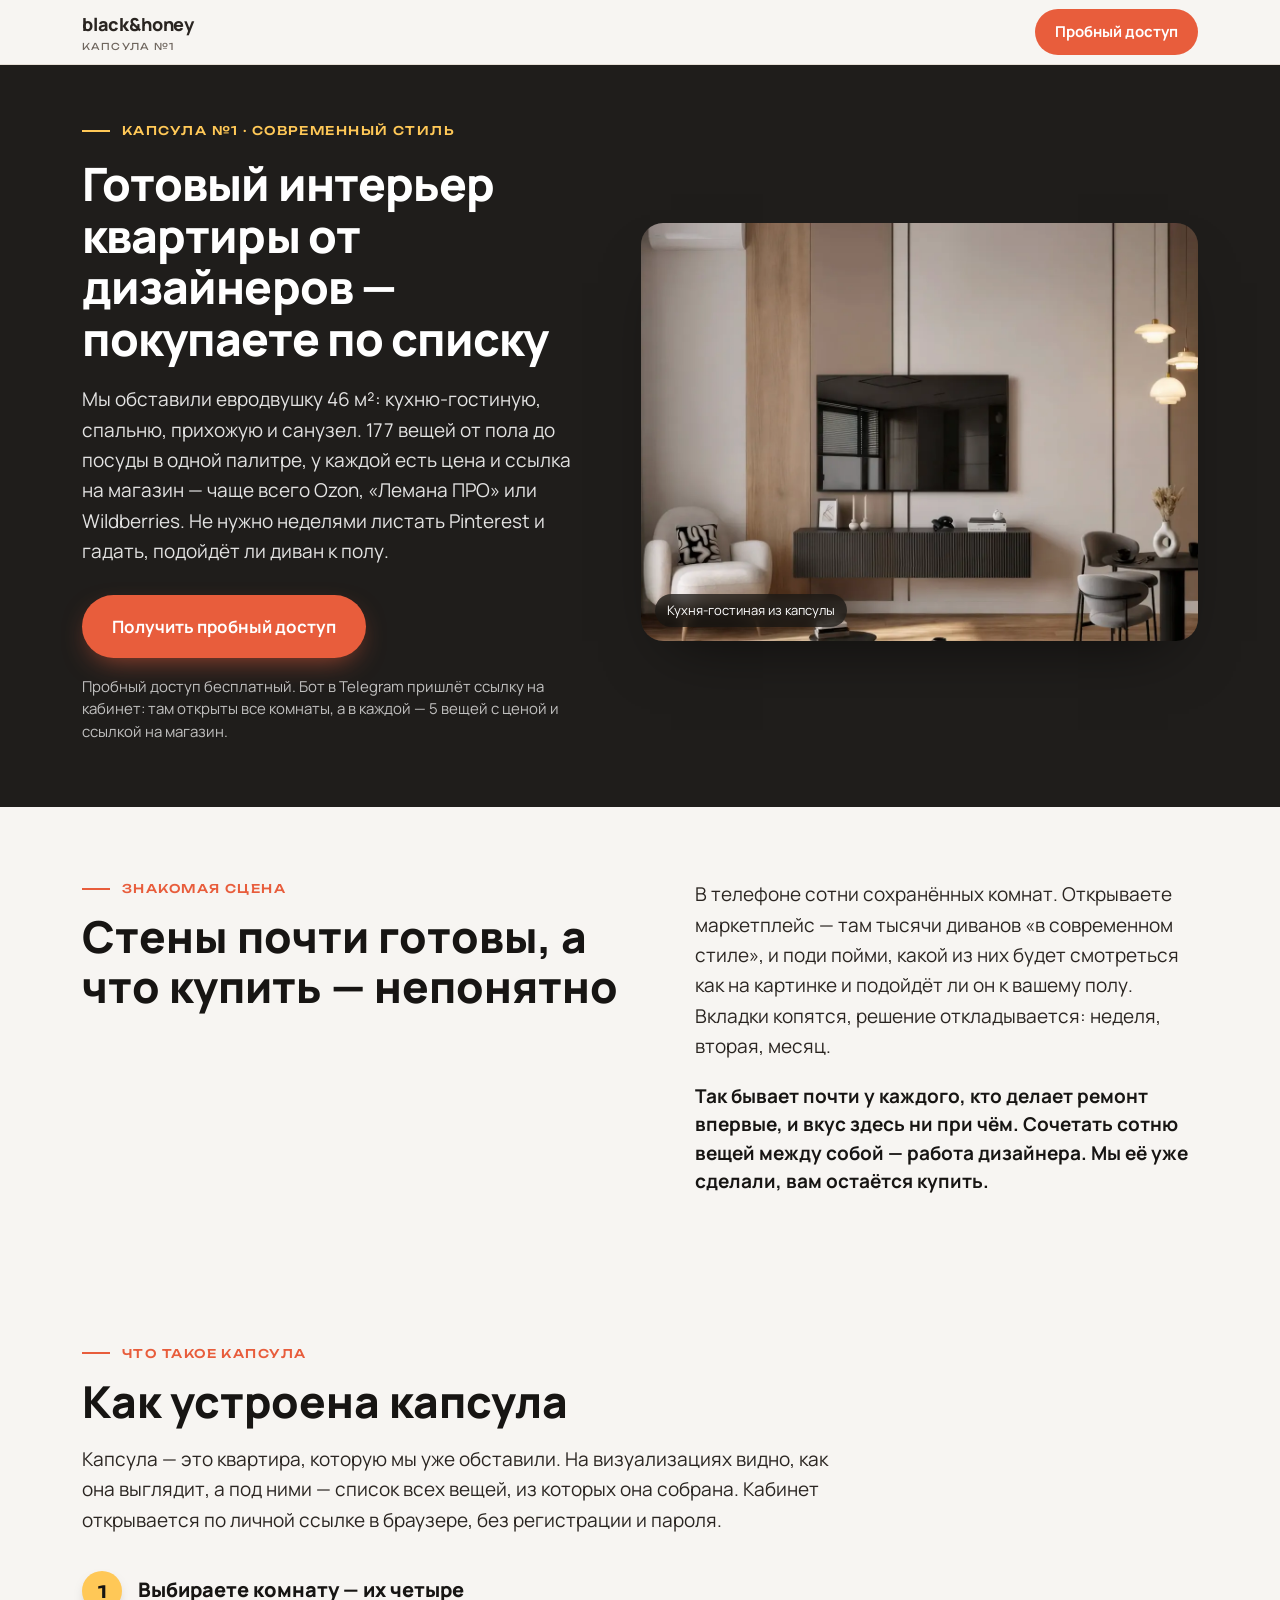
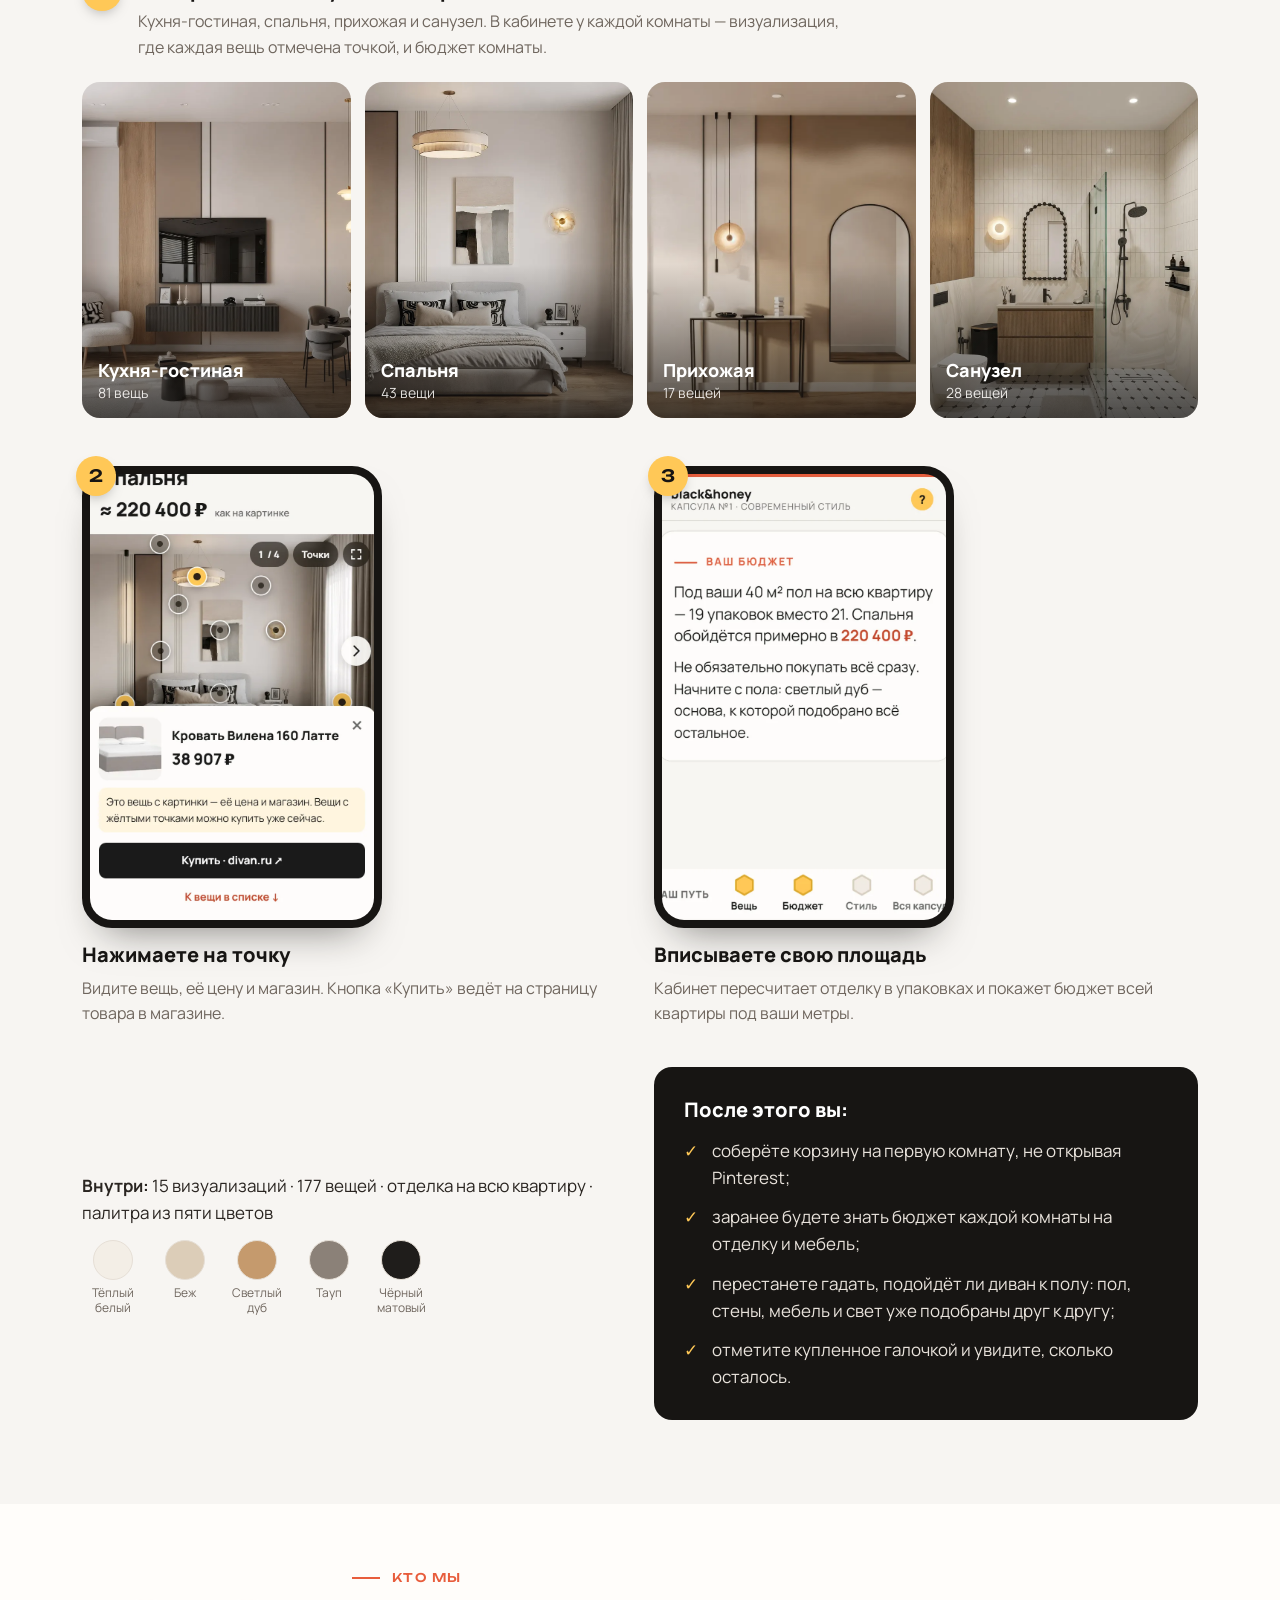
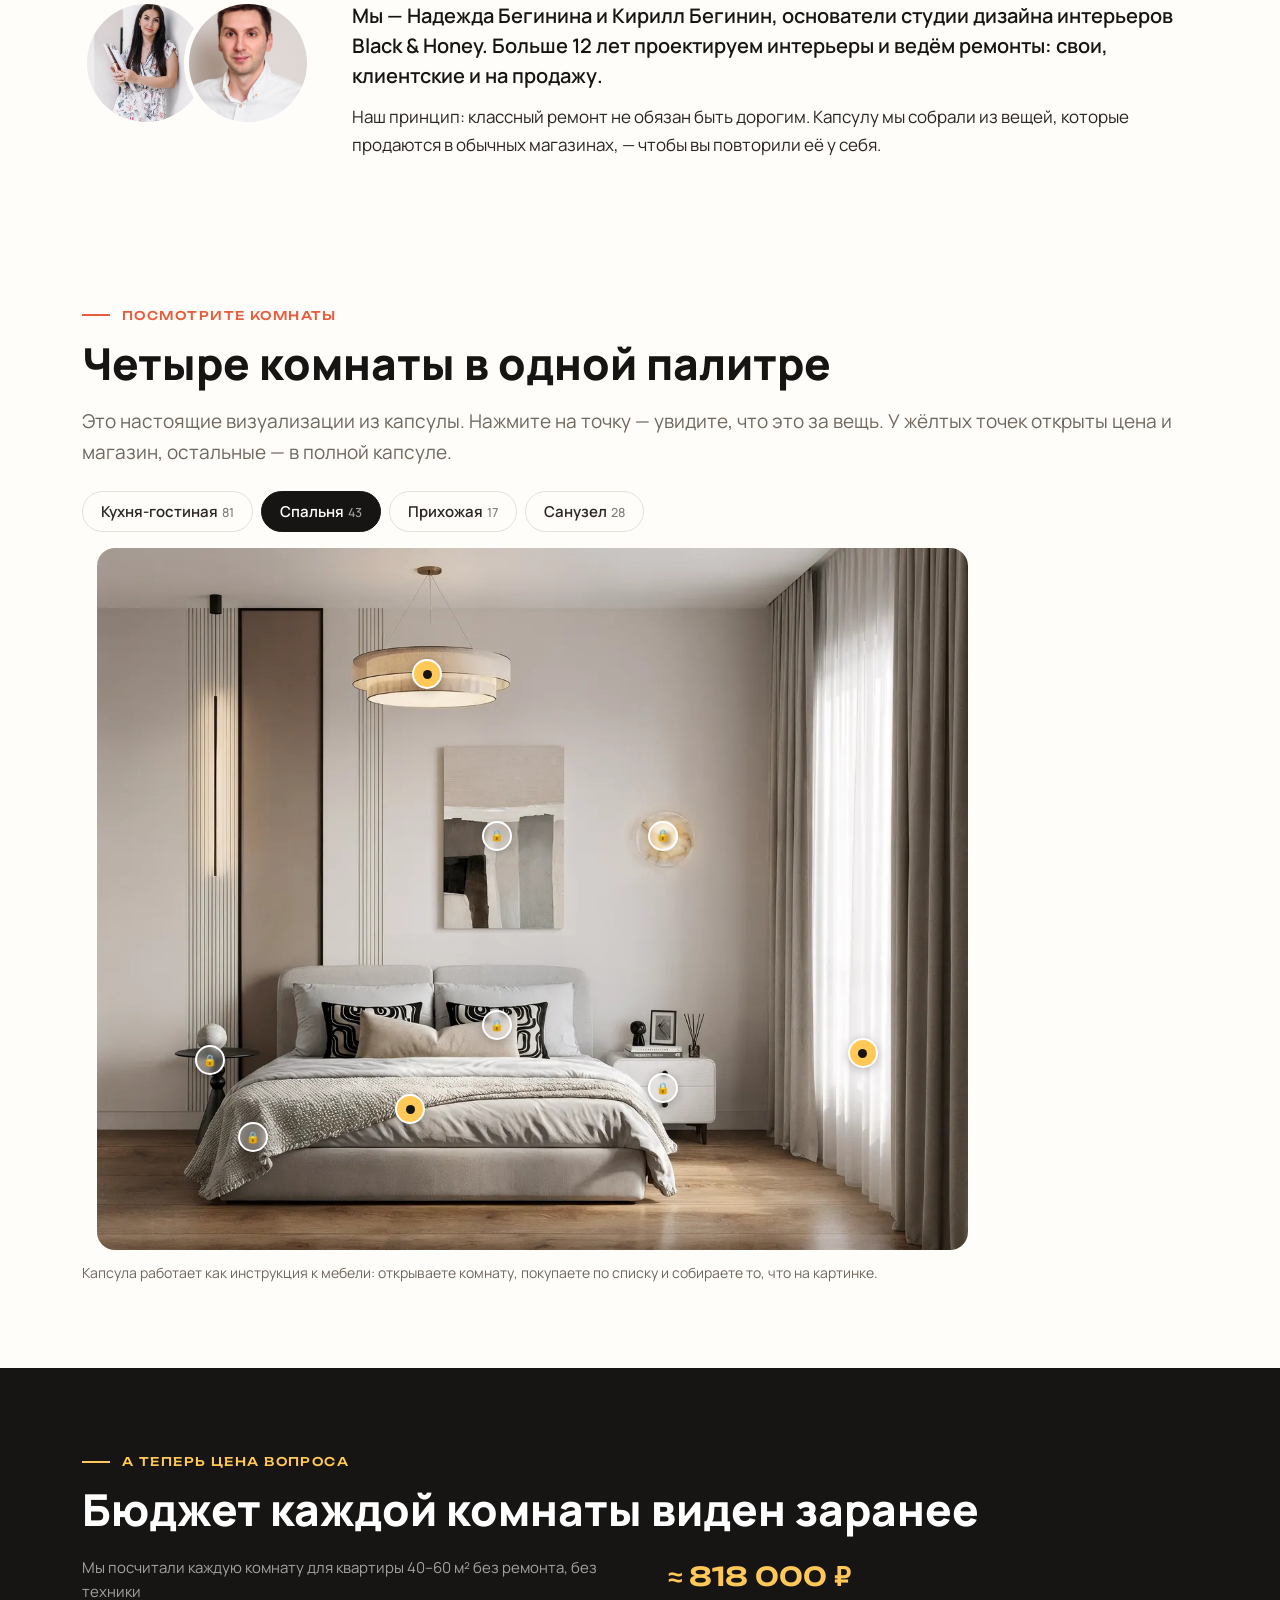
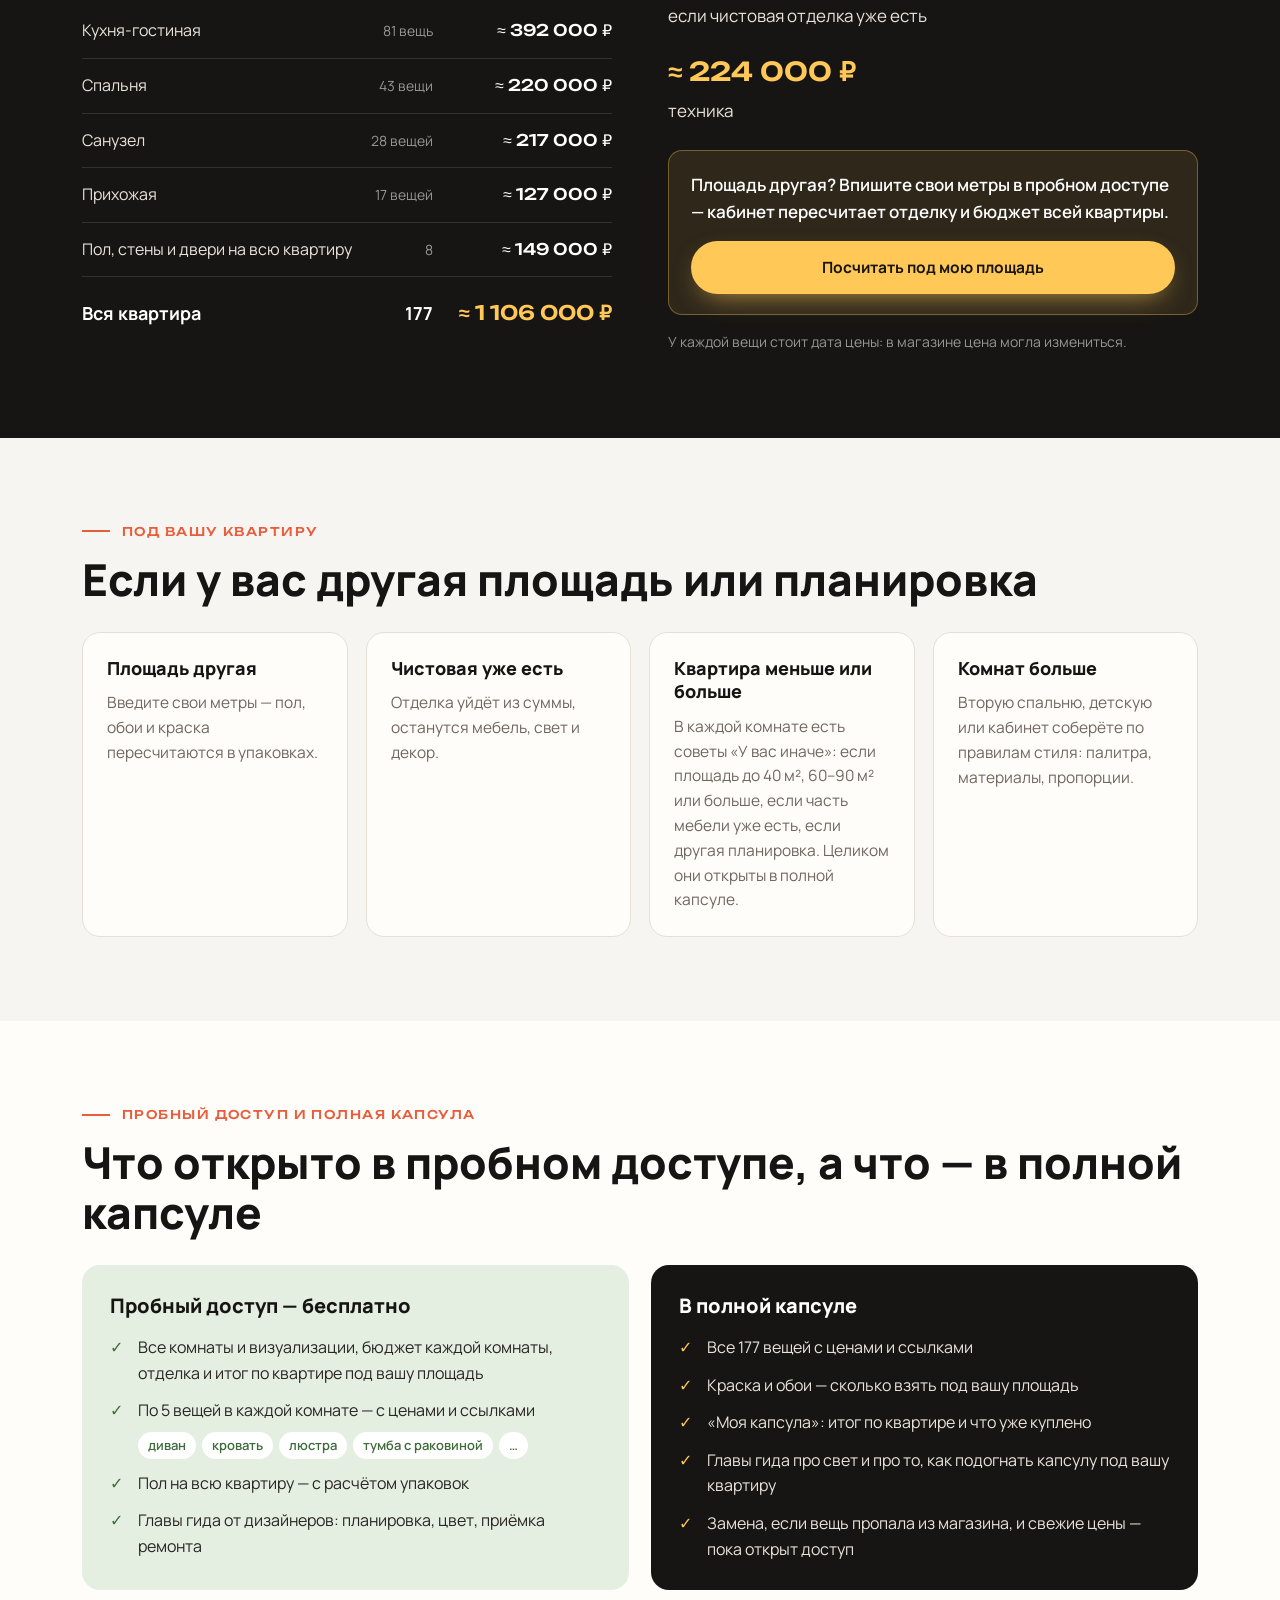
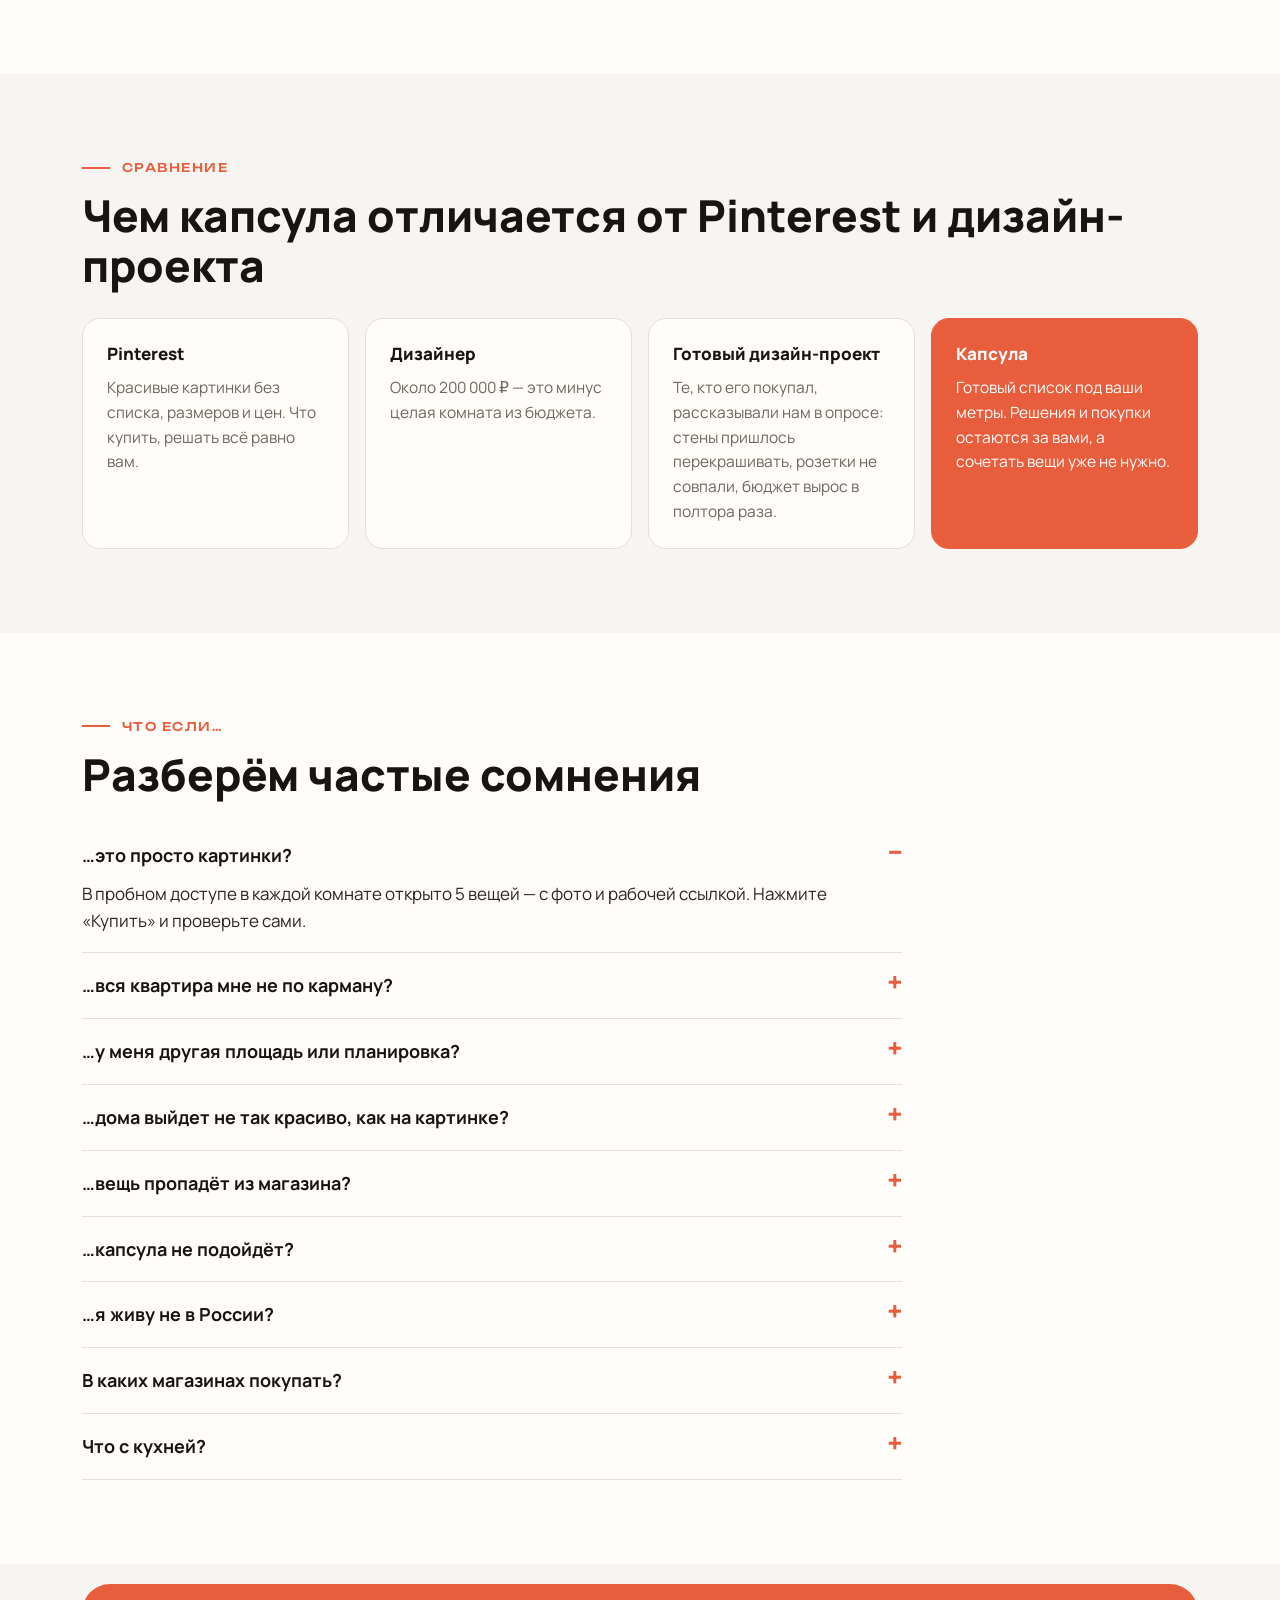
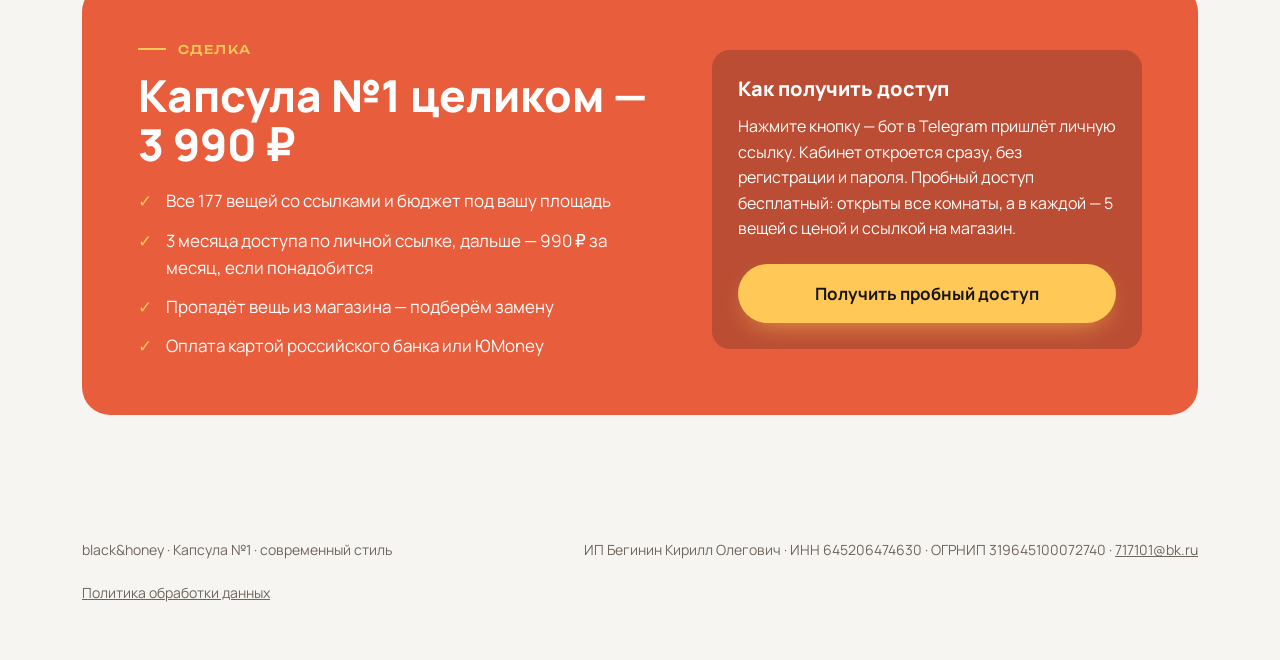
==== commit 3594f42b: "Лендинг капсулы v7.1: честно про магазины «Ссылка на Ozon, Wildberries или «Лемана ПРО»» была неправ" ====
--- a/kapsula/index.html
+++ b/kapsula/index.html
@@ -5,7 +5,7 @@
 <meta name="viewport" content="width=device-width, initial-scale=1">
 <meta name="robots" content="noindex">
 <title>Капсула №1 — квартира как с картинки, готовым списком покупок · black&amp;honey</title>
-<meta name="description" content="Евродвушка 46 м² от пола до посуды: 177 вещей в одной палитре, у каждой цена и ссылка на «Лемана ПРО», Ozon или Wildberries.">
+<meta name="description" content="Евродвушка 46 м² от пола до посуды: 177 вещей в одной палитре, у каждой цена и ссылка на магазин — чаще всего Ozon, «Лемана ПРО» или Wildberries.">
 <link rel="stylesheet" href="fonts/fonts.css">
 <style>
 :root{
@@ -293,7 +293,7 @@
     <div class="hero-text">
       <div class="kicker">Капсула №1 · современный стиль</div>
       <h1>Готовый интерьер квартиры от дизайнеров — покупаете по списку</h1>
-      <p class="lead">Мы обставили евродвушку 46&nbsp;м²: кухню-гостиную, спальню, прихожую и санузел. 177&nbsp;вещей от пола до посуды в одной палитре, у каждой есть цена и ссылка на Ozon, Wildberries или «Лемана ПРО». Не нужно неделями листать Pinterest и гадать, подойдёт ли диван к полу.</p>
+      <p class="lead">Мы обставили евродвушку 46&nbsp;м²: кухню-гостиную, спальню, прихожую и санузел. 177&nbsp;вещей от пола до посуды в одной палитре, у каждой есть цена и ссылка на магазин — чаще всего Ozon, «Лемана ПРО» или Wildberries. Не нужно неделями листать Pinterest и гадать, подойдёт ли диван к полу.</p>
       <div class="cta">
         <a class="btn" href="https://t.me/Interior_Finds_bot?start=landing">Получить пробный доступ</a>
         <a class="btn ghost pay-on" href="https://t.me/Interior_Finds_bot?start=pay">Купить капсулу</a>
@@ -348,7 +348,7 @@
         <div class="phone"><img src="img/cab-trial-item.webp" alt="Кабинет капсулы: карточка кровати — цена, магазин и кнопка «Купить»" loading="lazy"></div>
         <div class="step-n">2</div>
         <h3>Нажимаете на точку</h3>
-        <p>Видите вещь, её цену и магазин. Кнопка «Купить» ведёт на страницу товара — на Ozon, Wildberries или в «Лемана ПРО».</p>
+        <p>Видите вещь, её цену и магазин. Кнопка «Купить» ведёт на страницу товара в магазине.</p>
       </div>
       <div class="step">
         <div class="phone"><img src="img/cab-trial-budget.webp" alt="Кабинет капсулы: бюджет спальни под площадь 40 м²" loading="lazy"></div>
@@ -510,7 +510,7 @@
       <details><summary>…вещь пропадёт из магазина?</summary><p>Подберём замену — это входит в капсулу, пока открыт доступ.</p></details>
       <details><summary>…капсула не подойдёт?</summary><p>Сначала откройте пробный доступ: посмотрите комнаты, нажмите на вещи, впишите свою площадь. Решайте, когда поймёте, ваше это или нет.</p></details>
       <details><summary>…я живу не в России?</summary><p>Пока оплатить можно только картой российского банка, и ссылки ведут в российские магазины.</p></details>
-      <details><summary>В каких магазинах покупать?</summary><p>Больше всего вещей на Ozon — 72. Ещё 37 в «Лемана ПРО», 26 на Wildberries, а технику мы брали в DNS.</p></details>
+      <details><summary>В каких магазинах покупать?</summary><p>Больше всего вещей на Ozon — 74. Ещё 37 в «Лемана ПРО», 27 на Wildberries, а технику мы брали в DNS. Остальное — в магазинах мебели, света и сантехники: например, кровать продаётся на divan.ru.</p></details>
       <details><summary>Что с кухней?</summary><p>Модули, столешница и мойка есть в списке, они продаются в «Лемана ПРО». Натяжной потолок, тонированные зеркала и шкаф над инсталляцией делают на заказ — в капсуле написано, что сказать мастеру.</p></details>
     </div>
   </div>
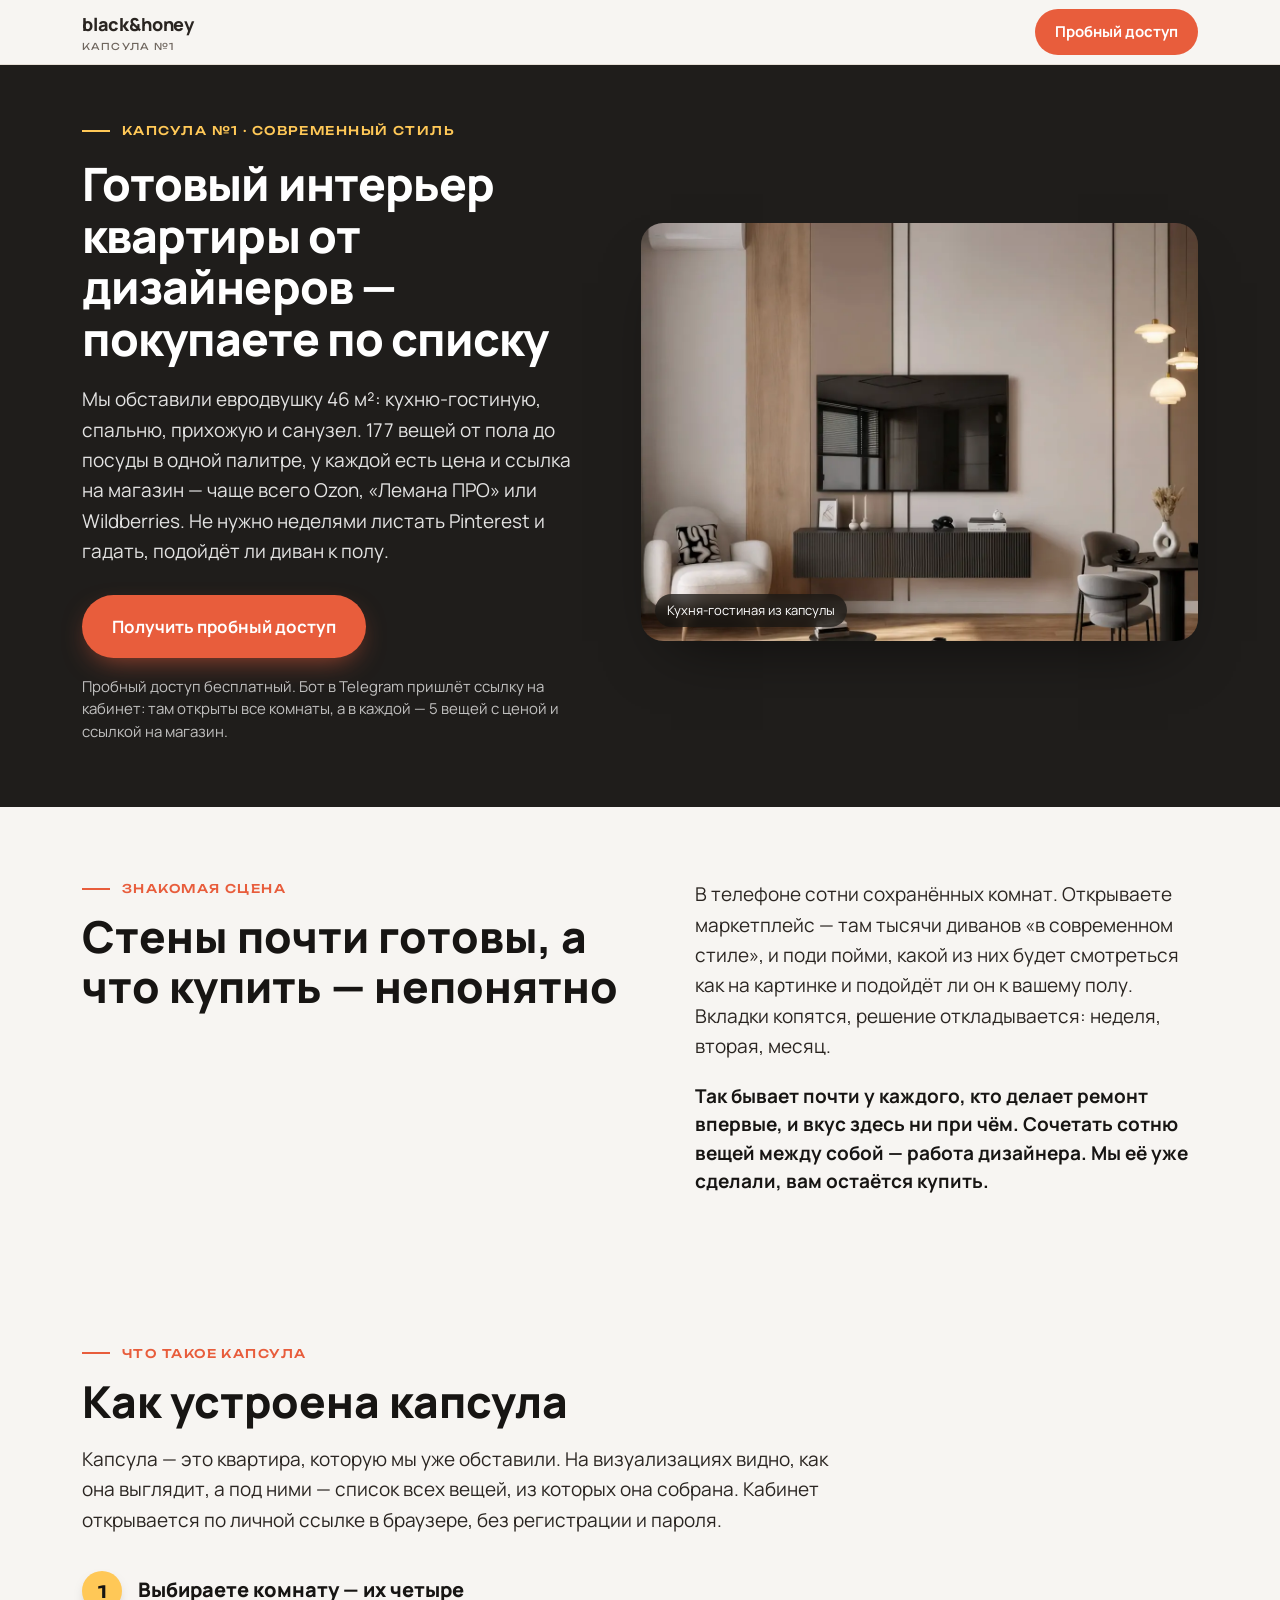
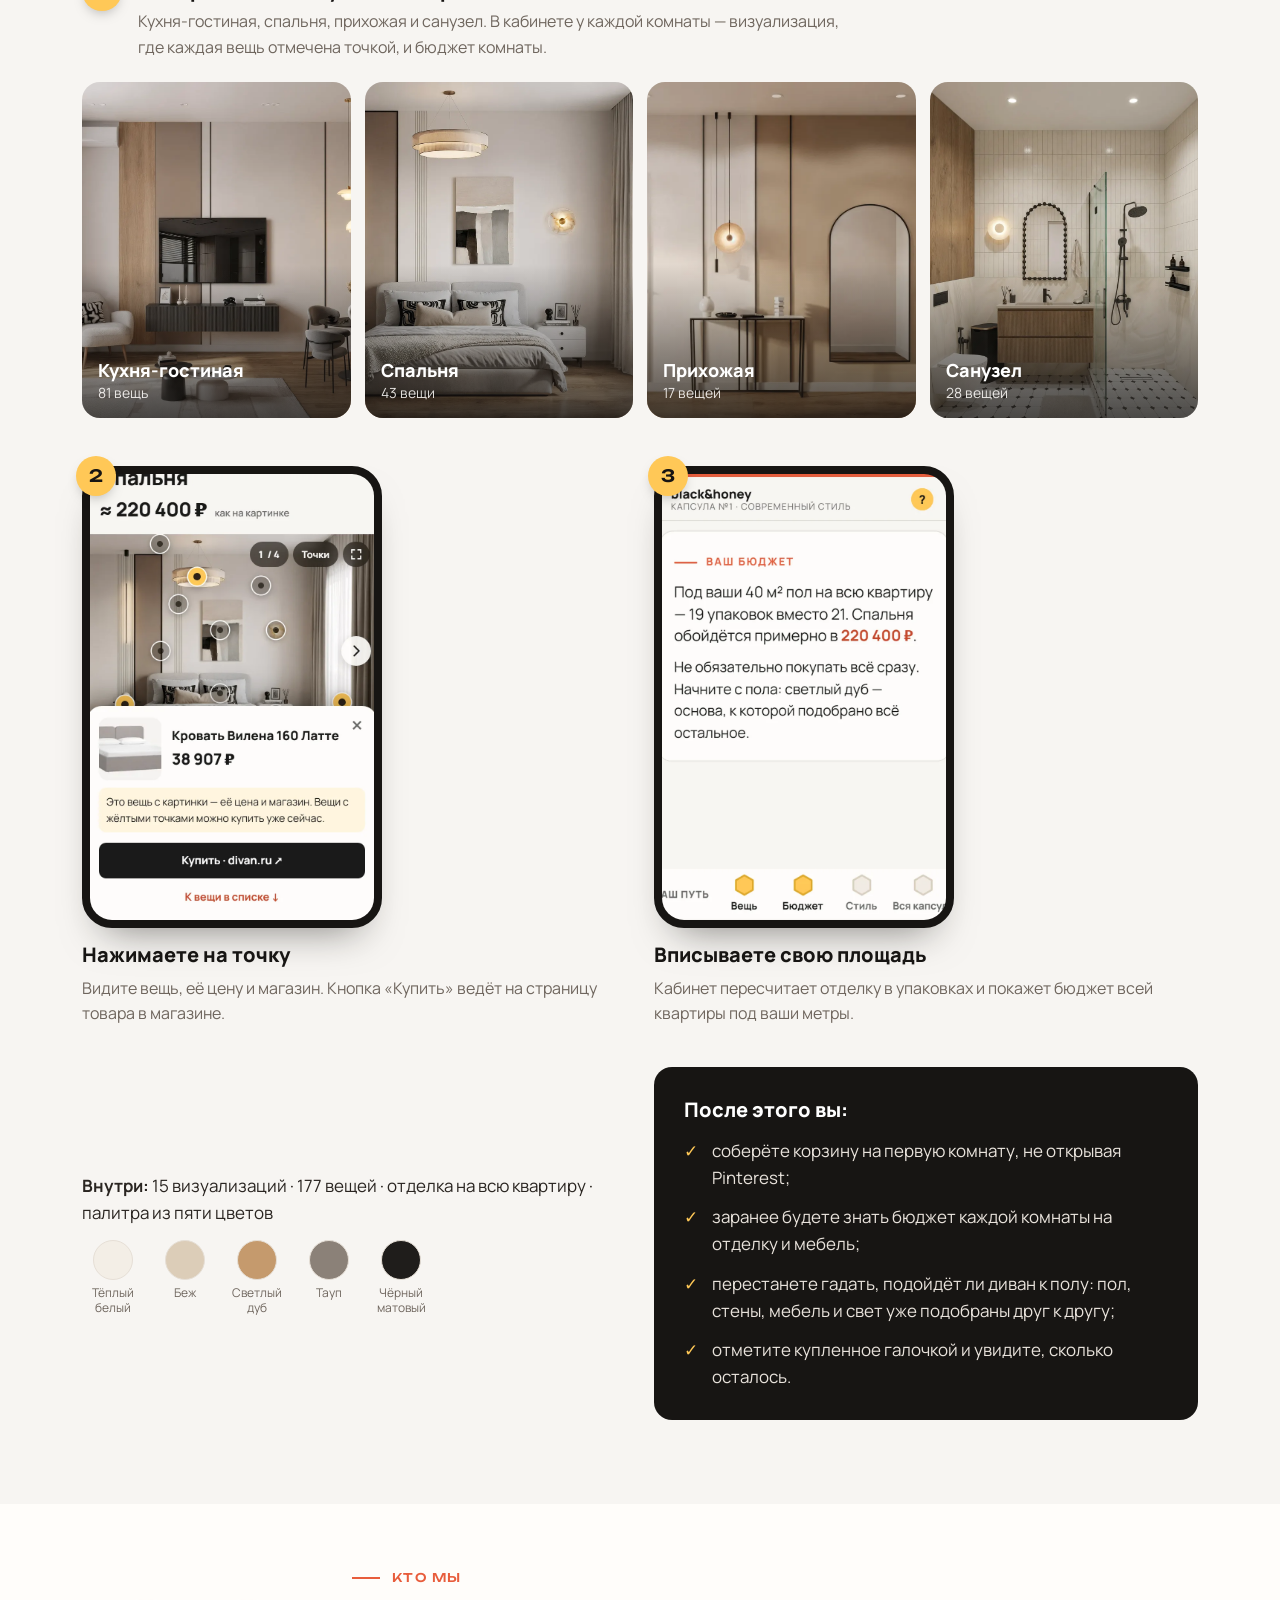
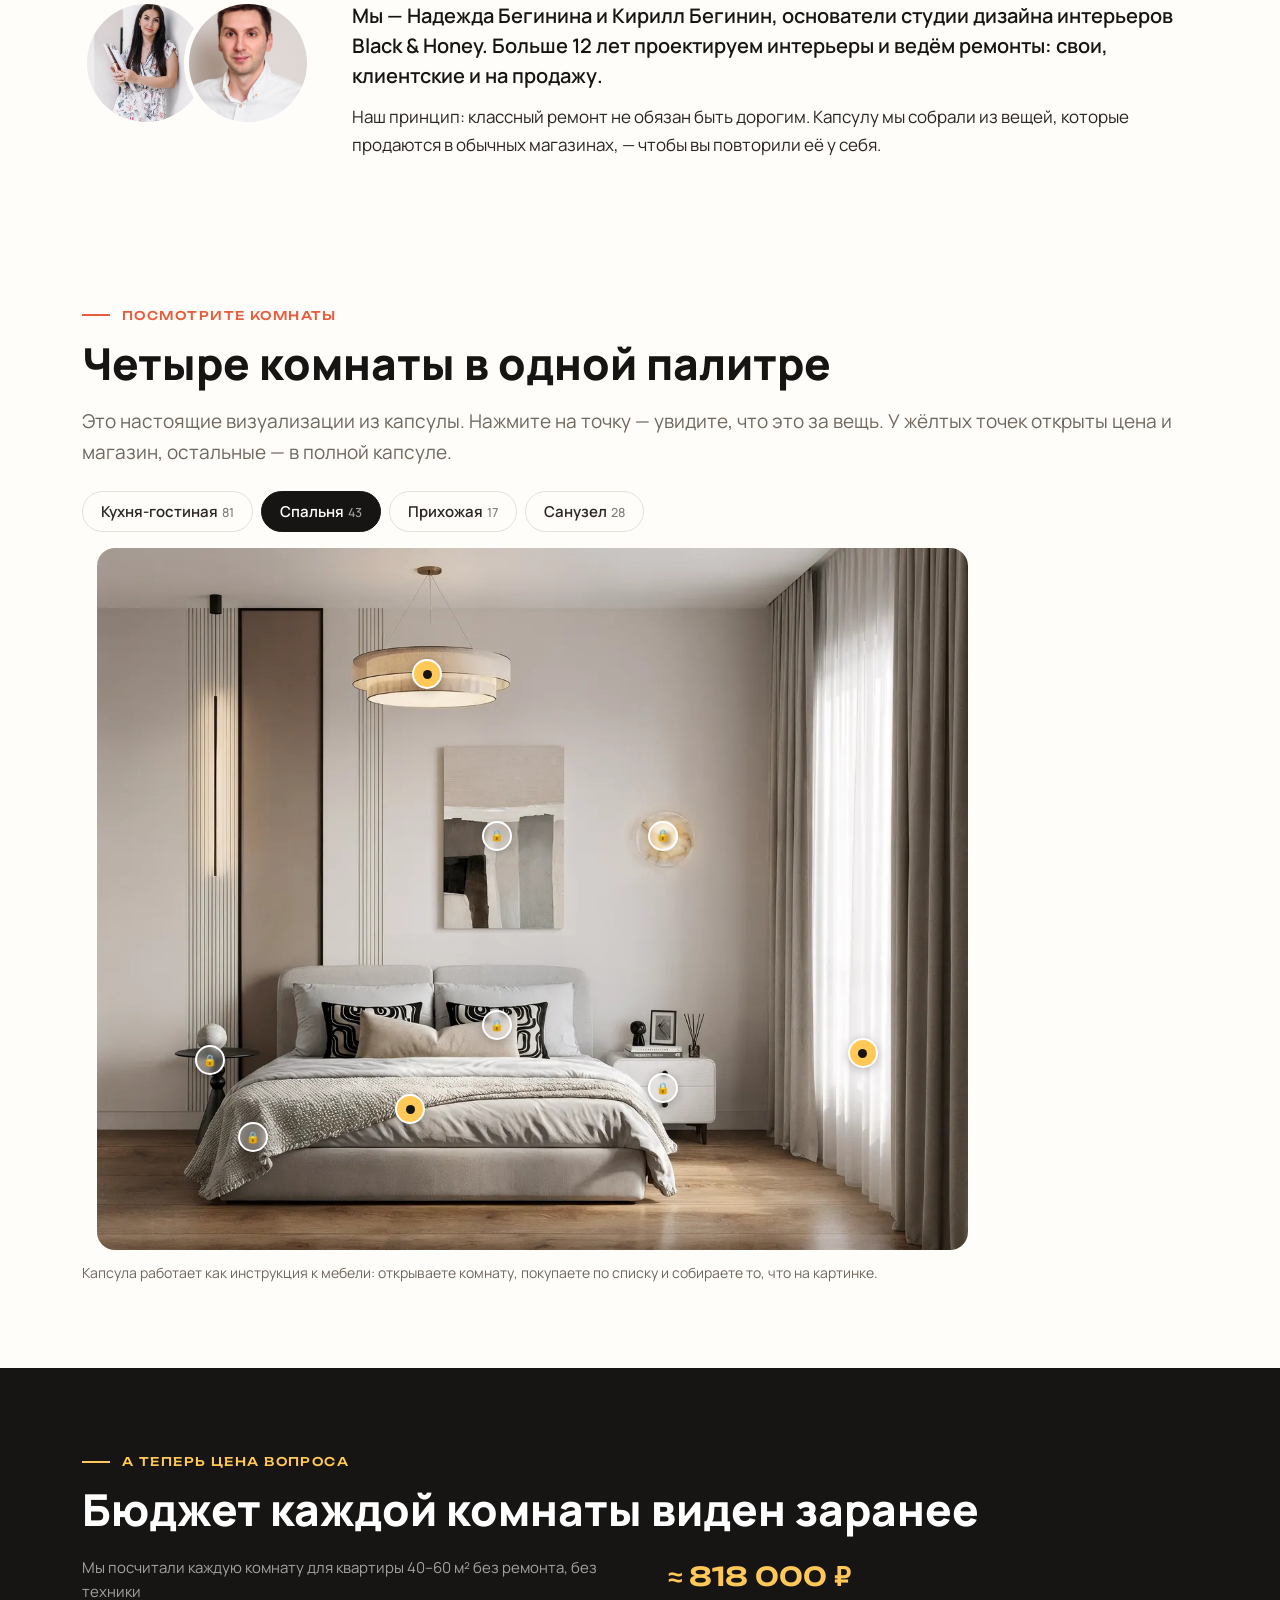
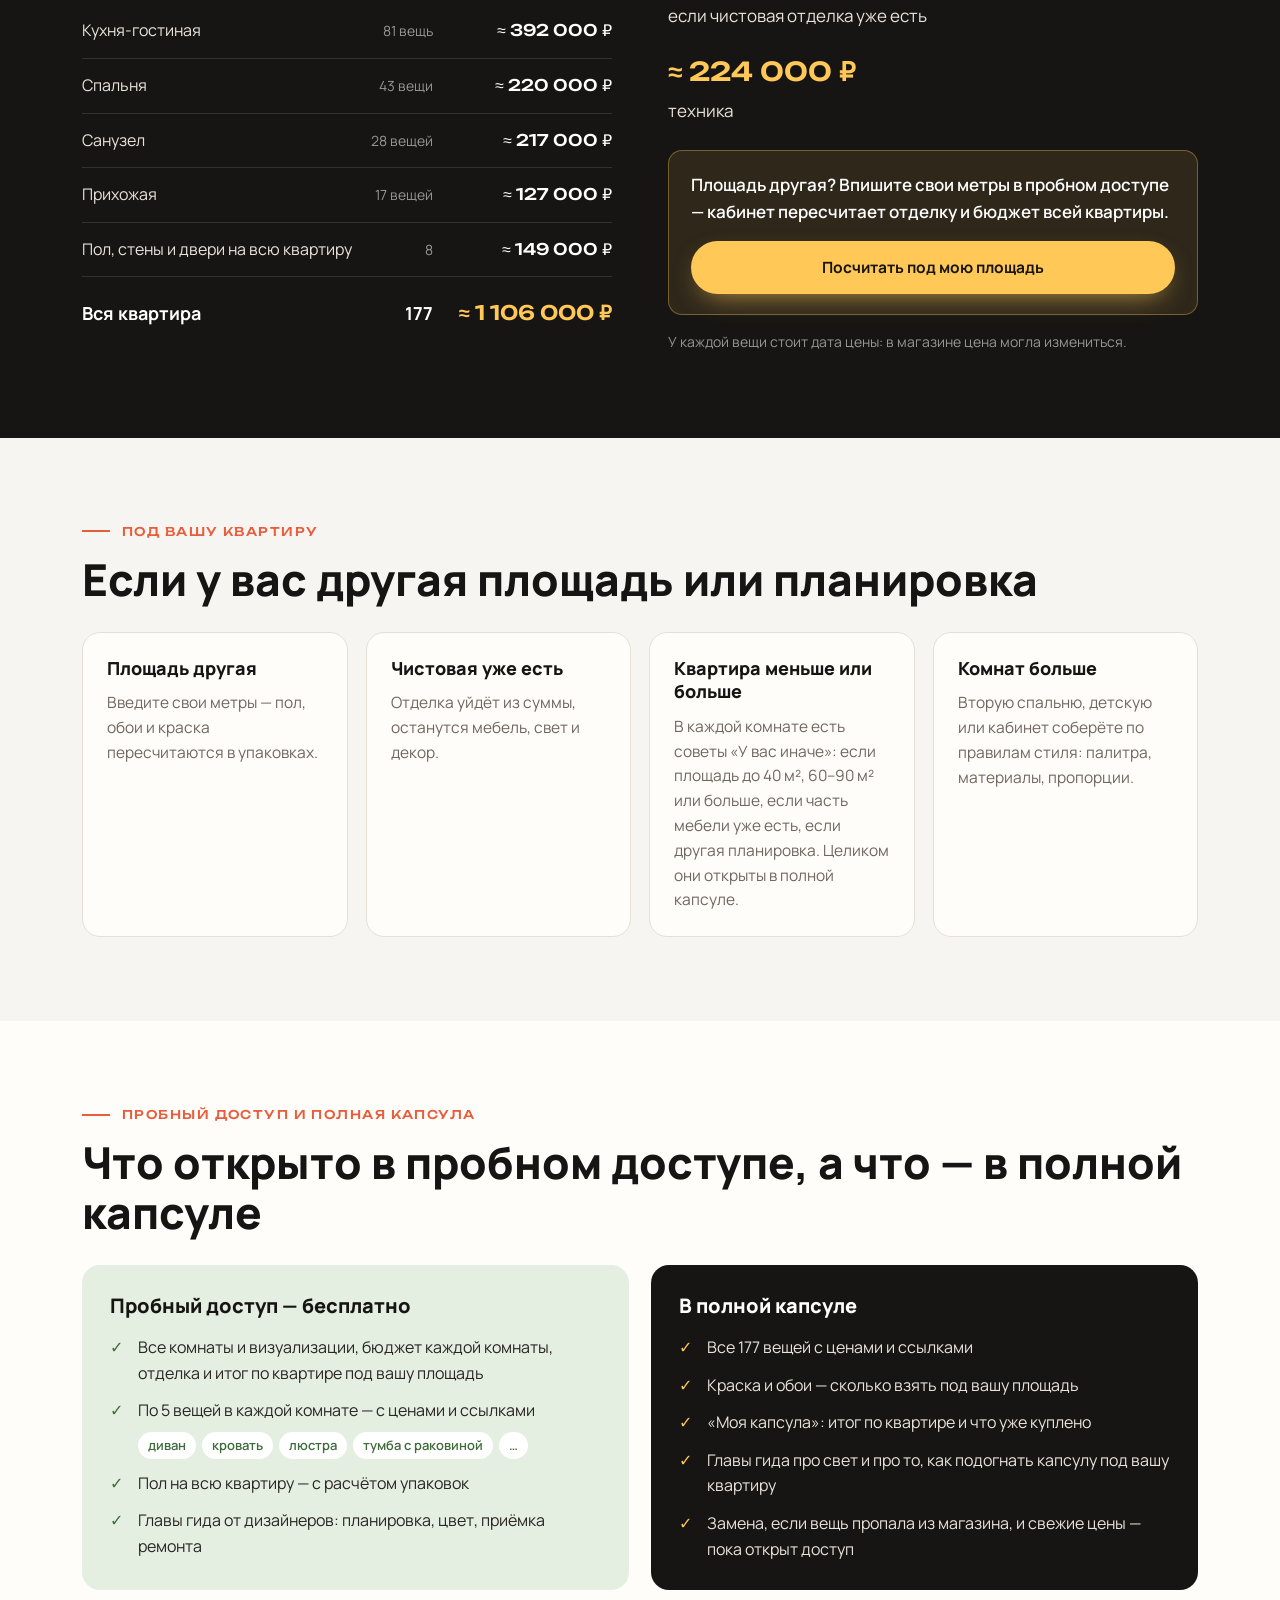
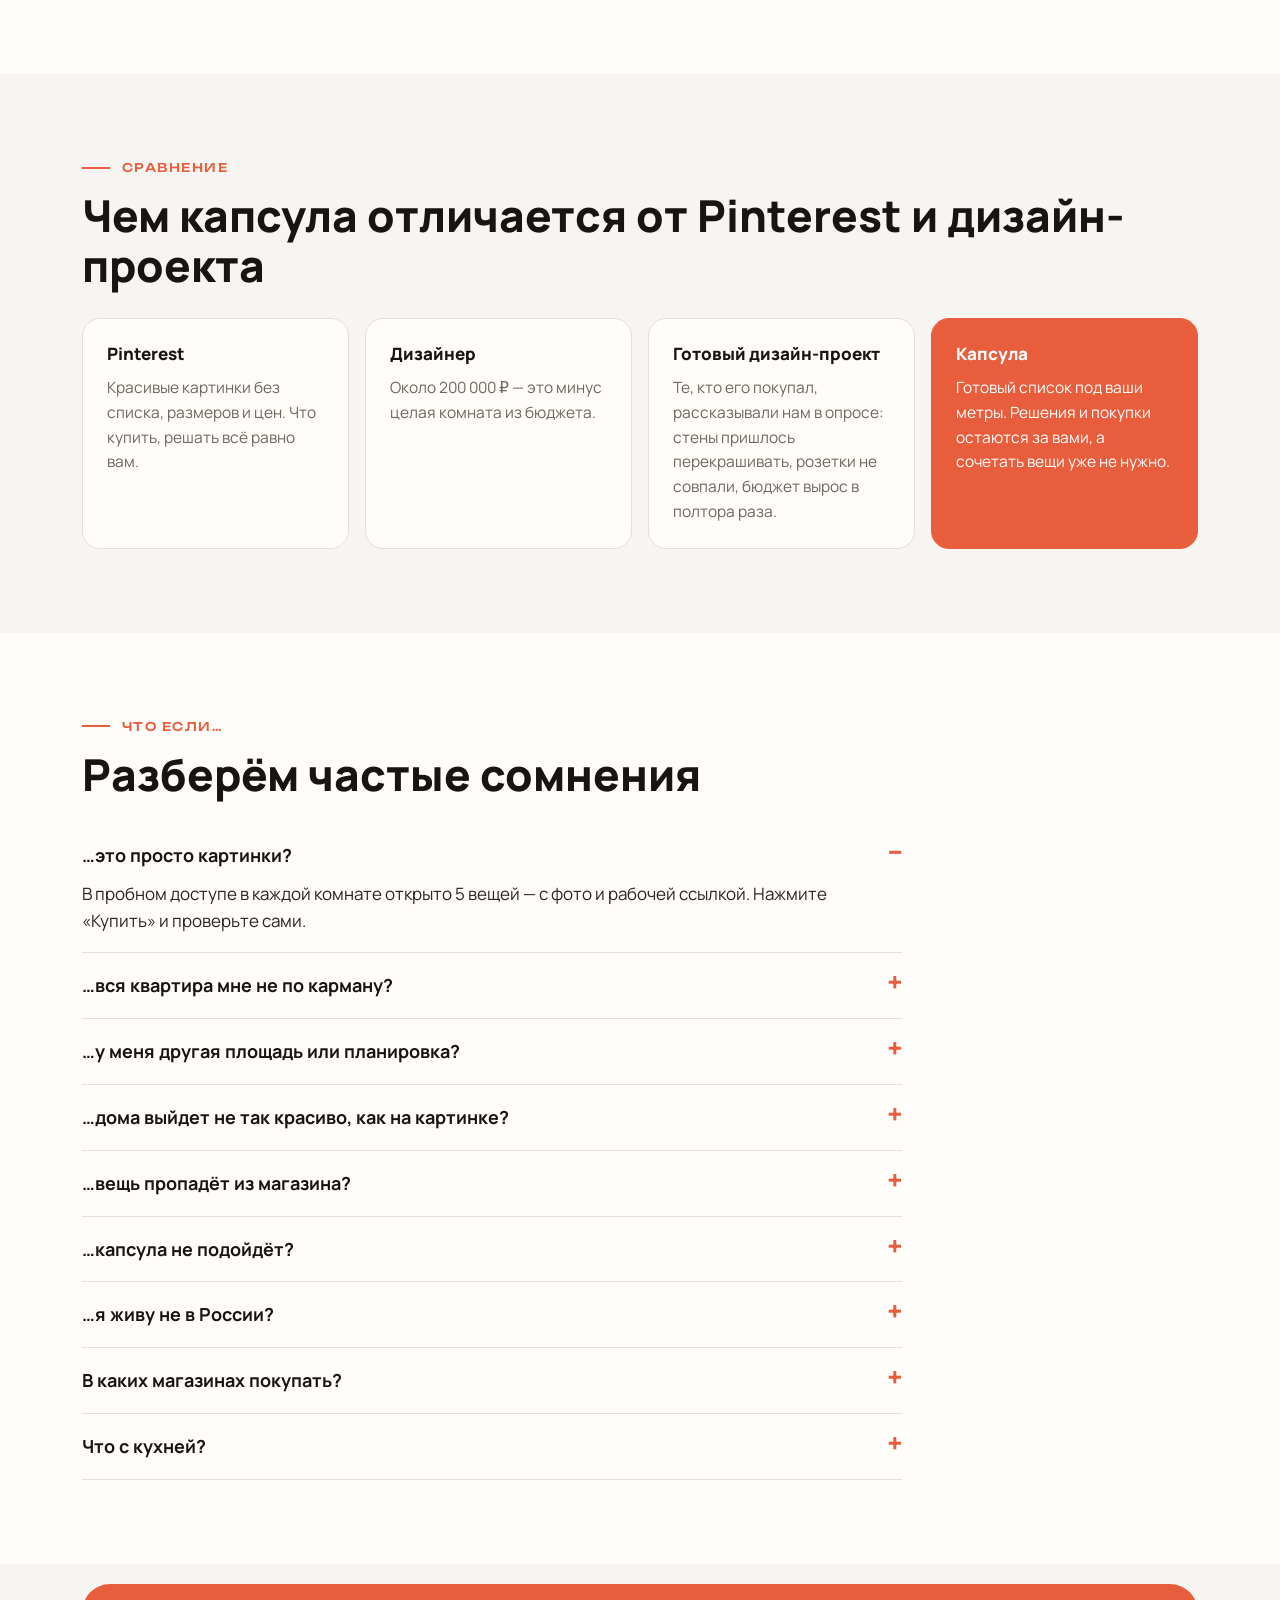
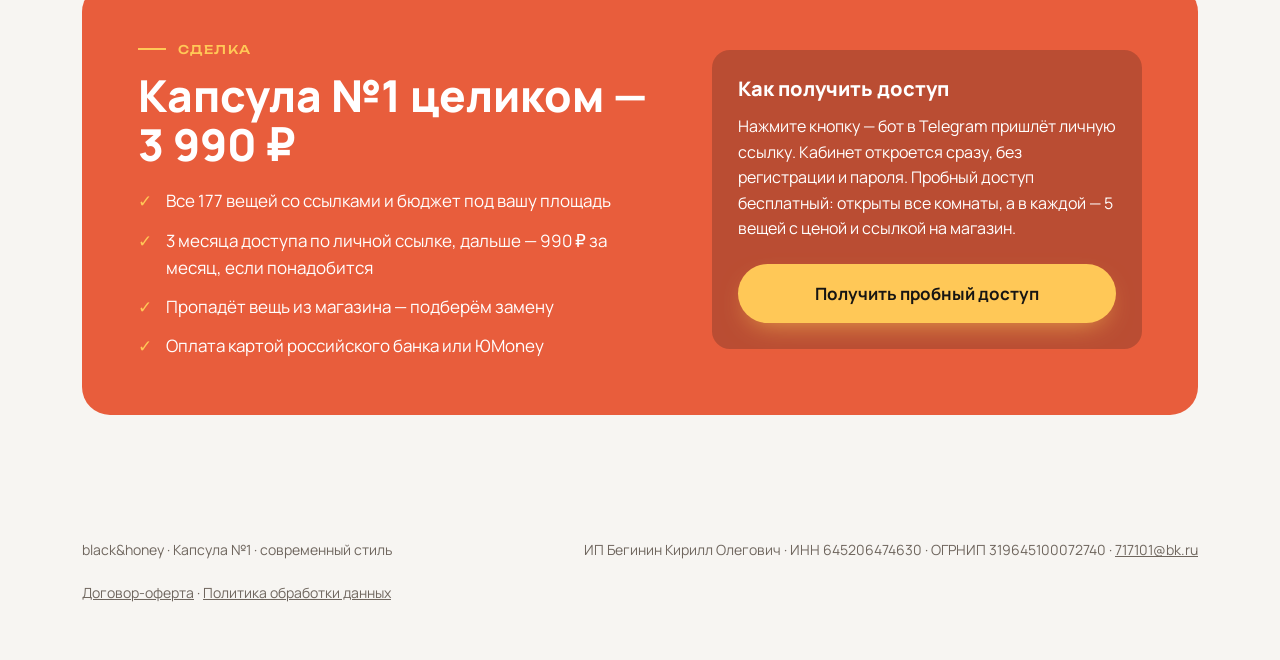
==== commit 05438e5b: "Оферта капсулы ред. 12.11 по адресу /kapsula/oferta/ + ссылка в подвале лендинга Касса по-прежнему в" ====
--- a/kapsula/index.html
+++ b/kapsula/index.html
@@ -546,7 +546,7 @@
   <div class="wrap">
     <span>black&amp;honey · Капсула №1 · современный стиль</span>
     <span>ИП Бегинин Кирилл Олегович · ИНН 645206474630 · ОГРНИП 319645100072740 · <a href="mailto:717101@bk.ru">717101@bk.ru</a></span>
-    <span><a href="/privacy-policy">Политика обработки данных</a></span>
+    <span><a href="oferta/">Договор-оферта</a> · <a href="/privacy-policy">Политика обработки данных</a></span>
   </div>
 </footer>
 
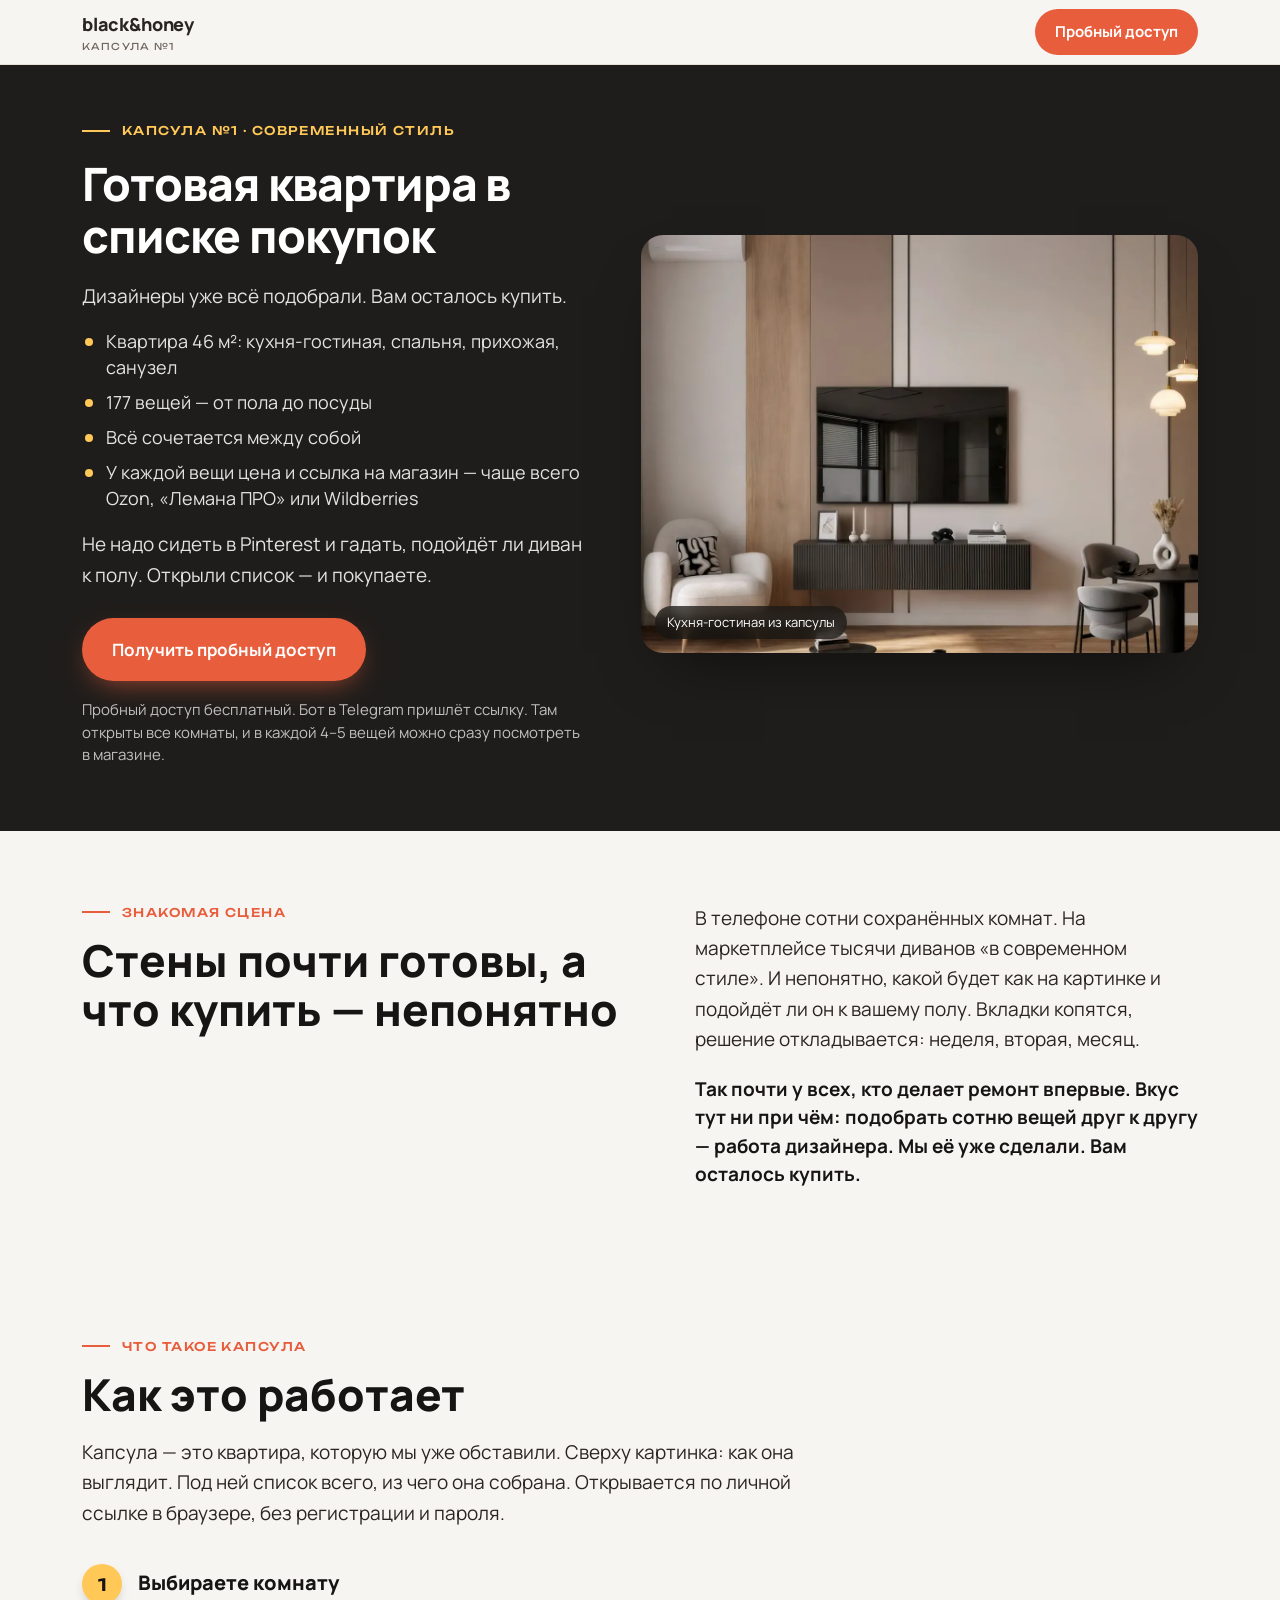
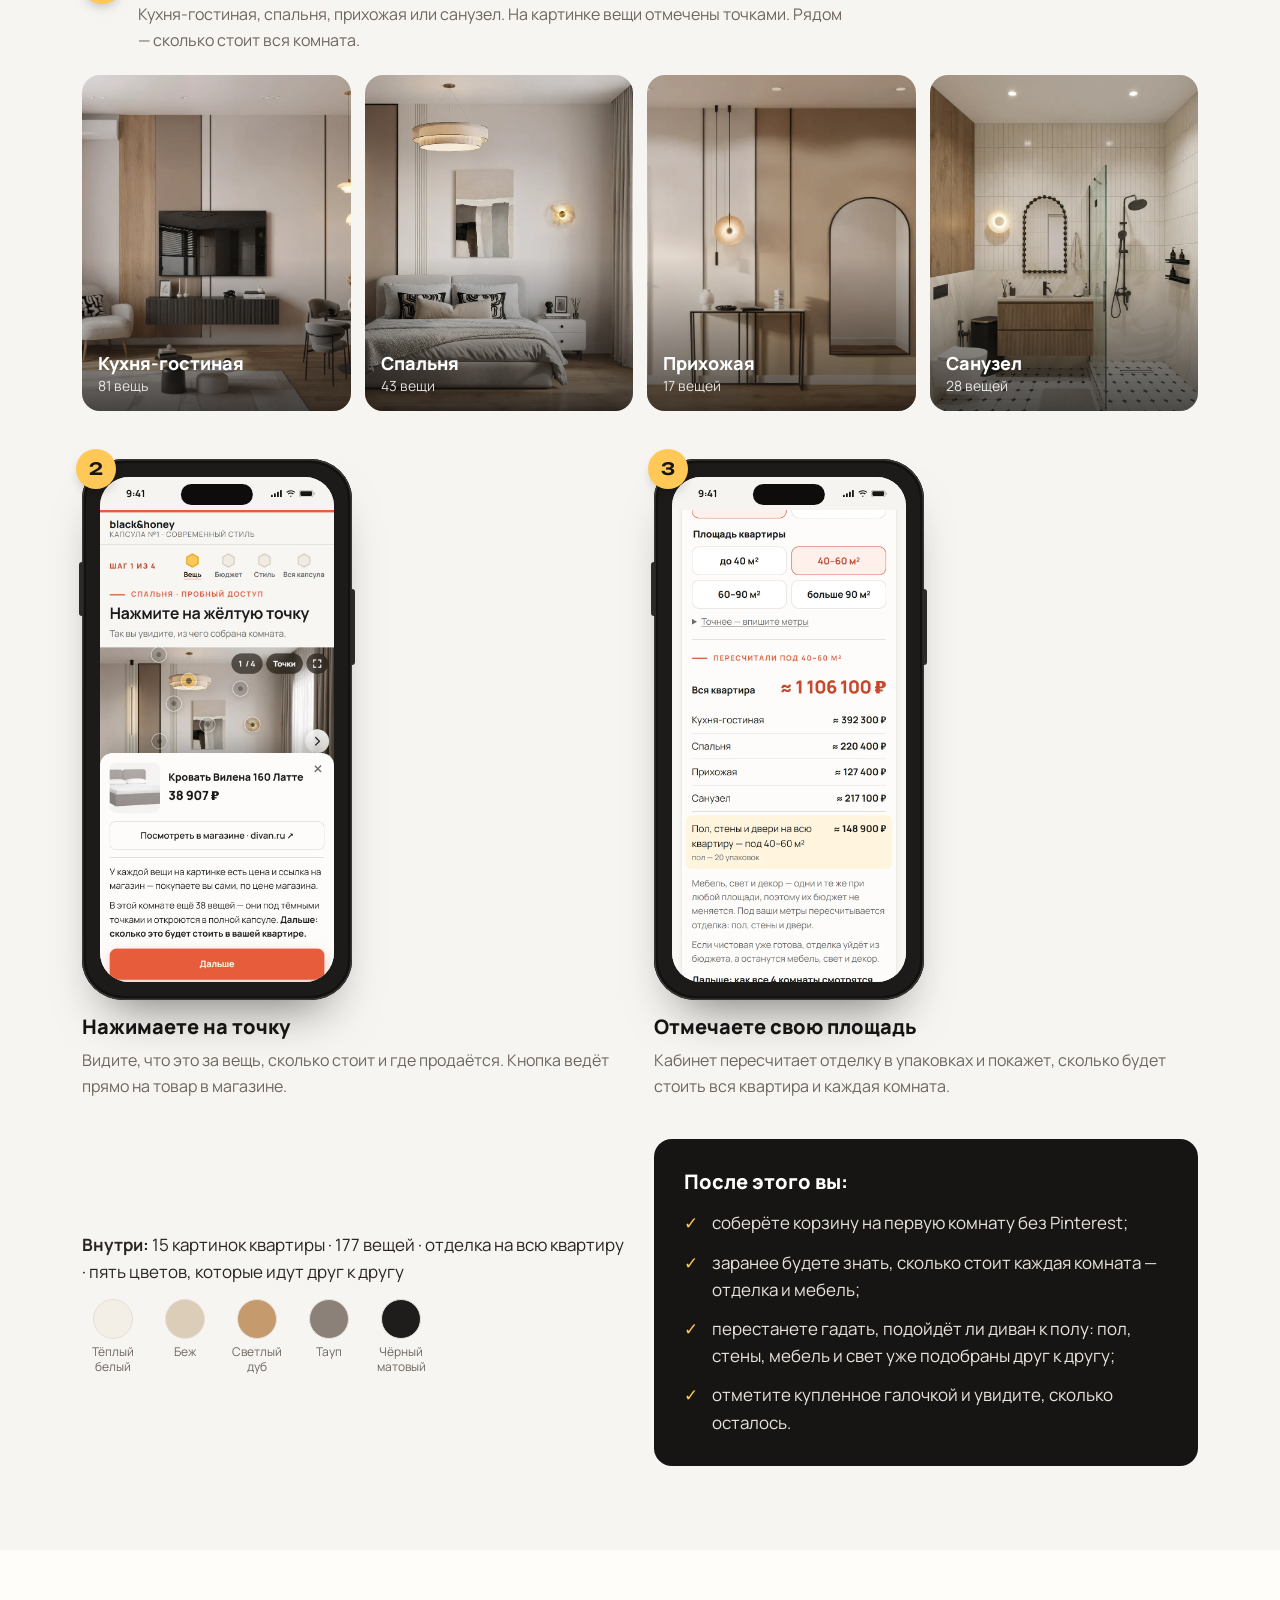
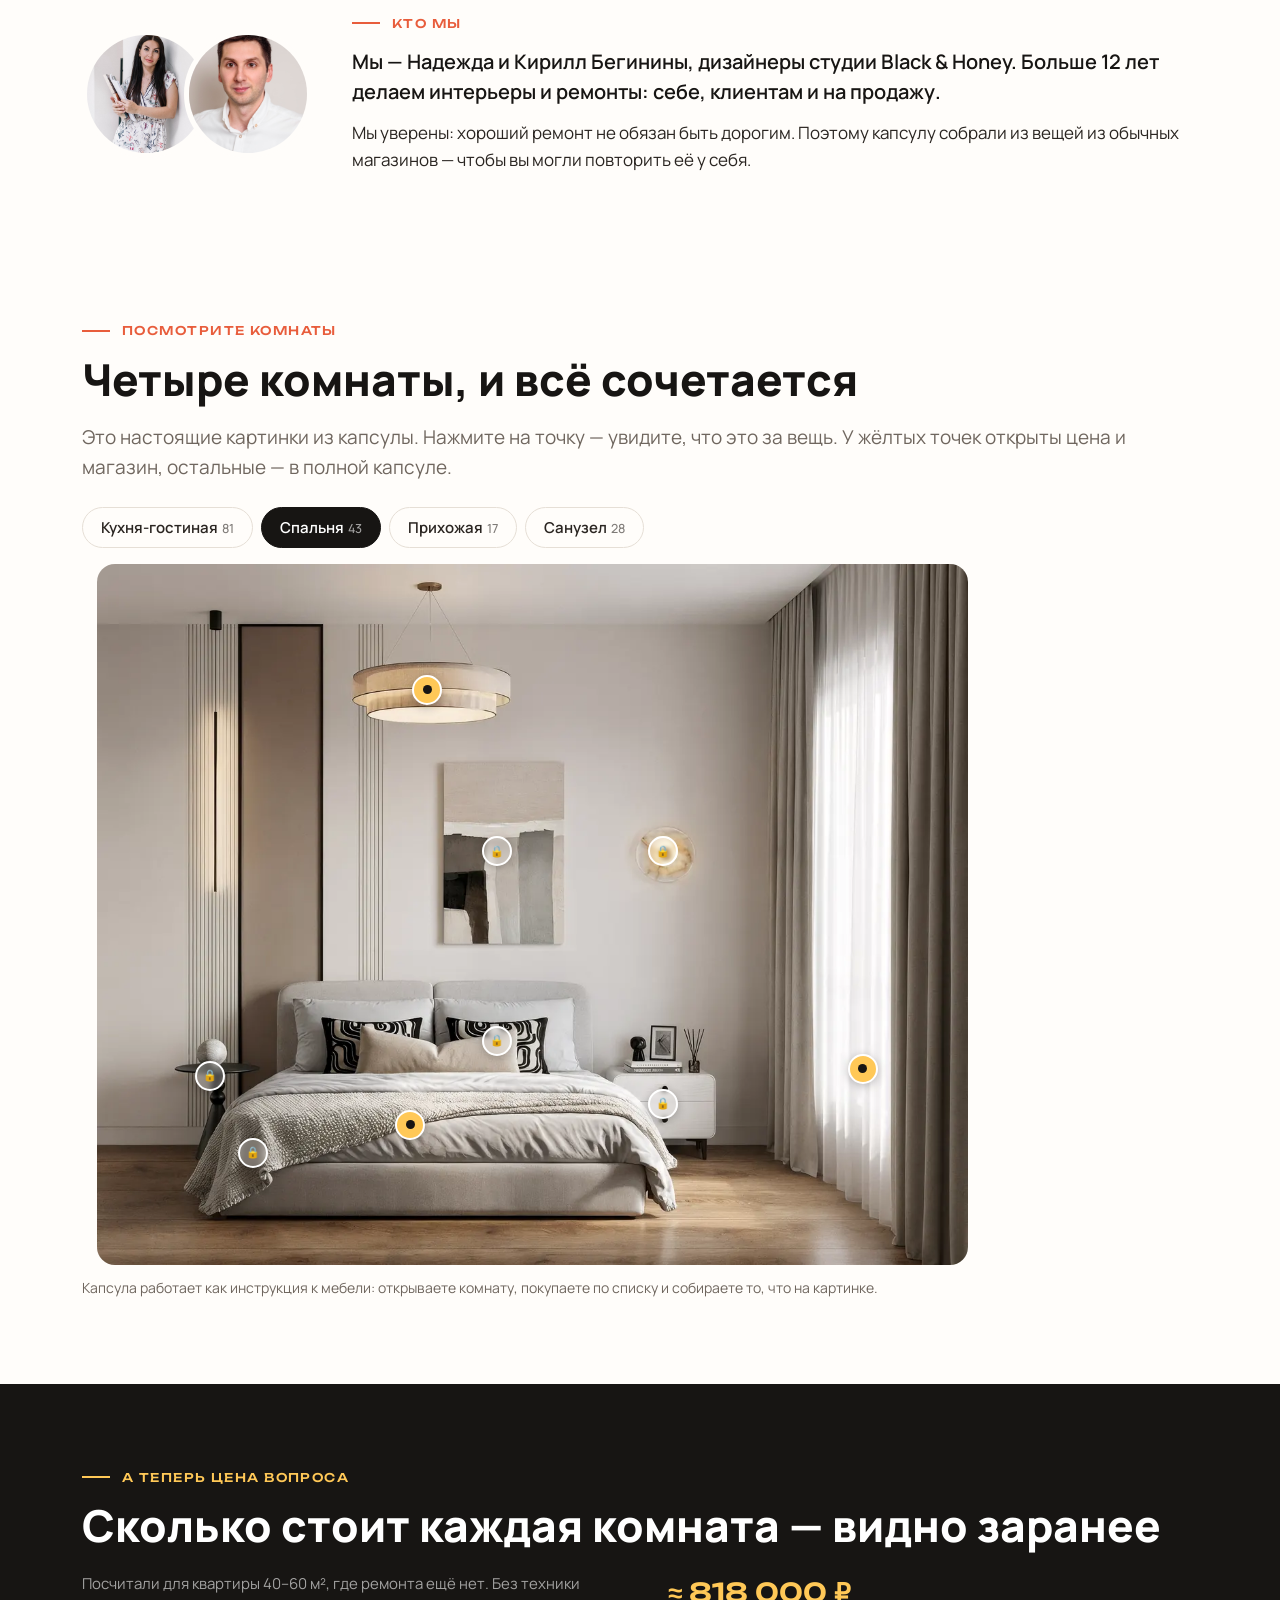
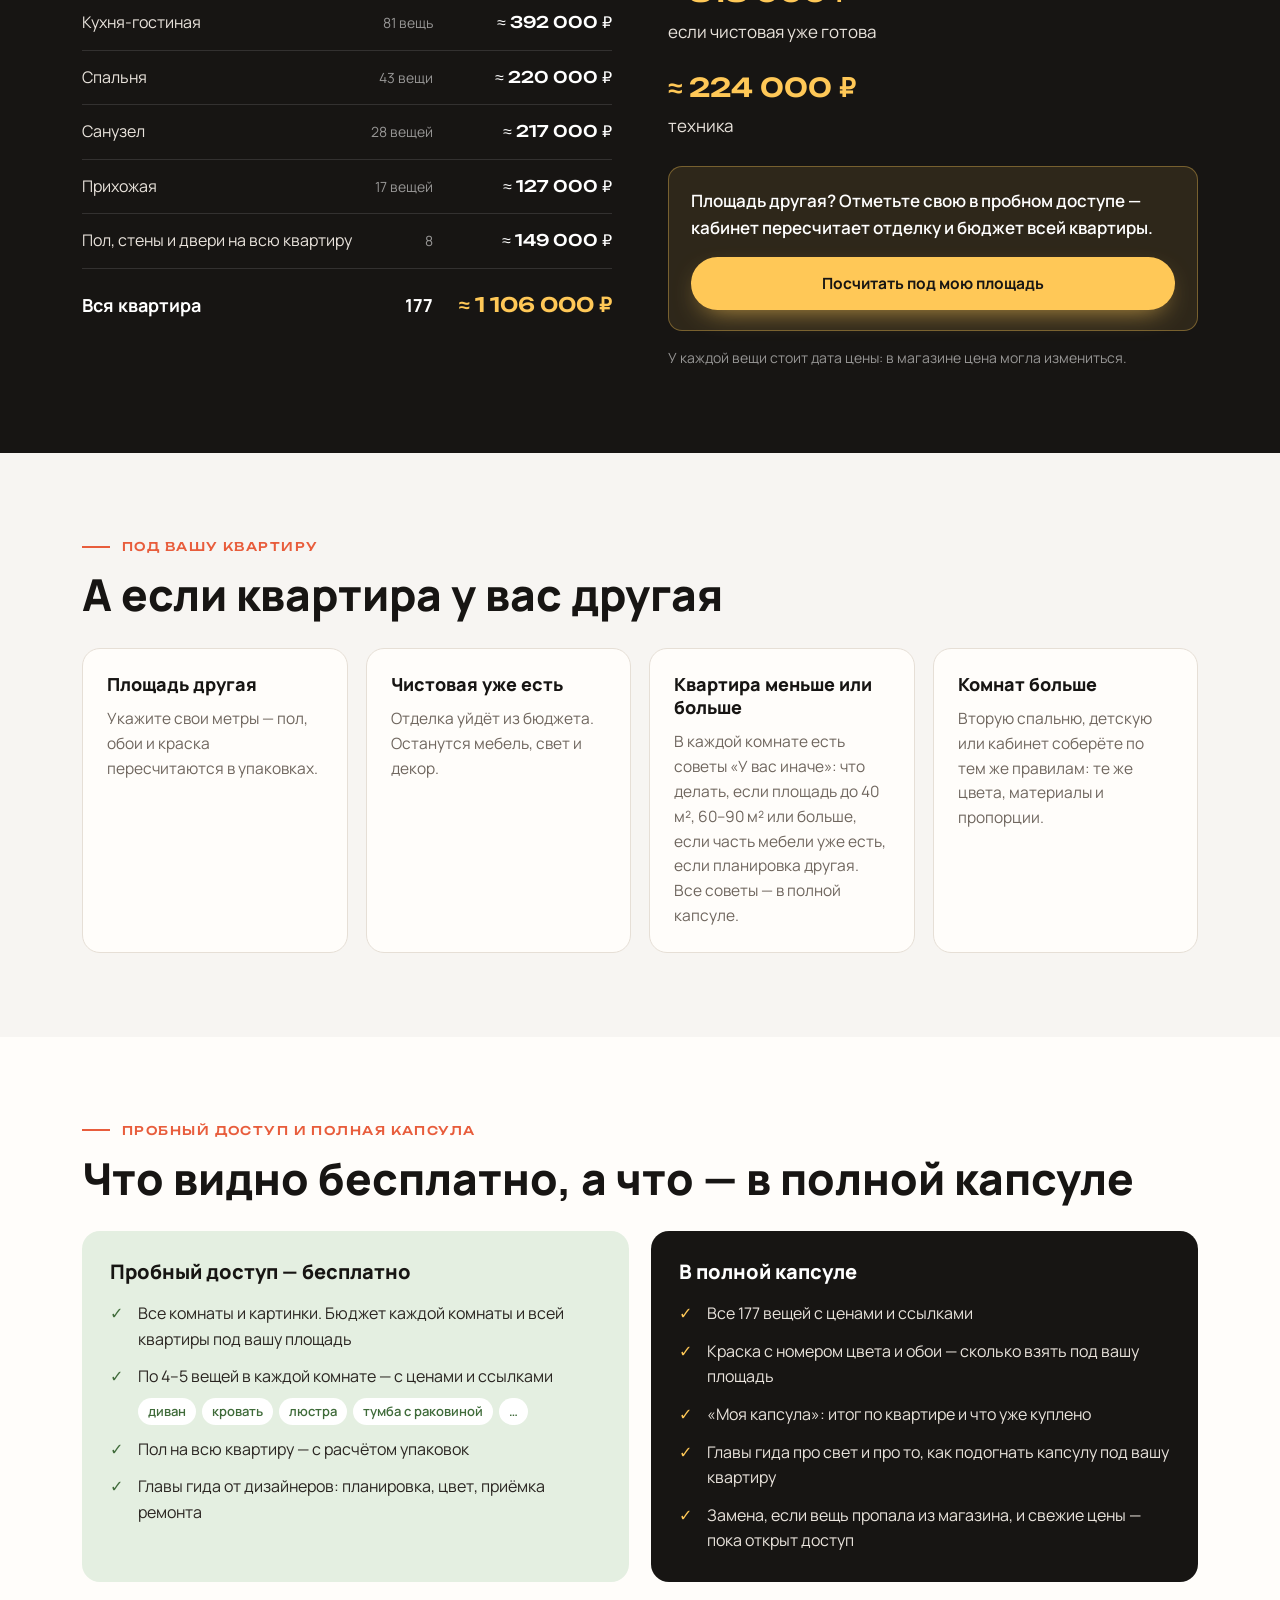
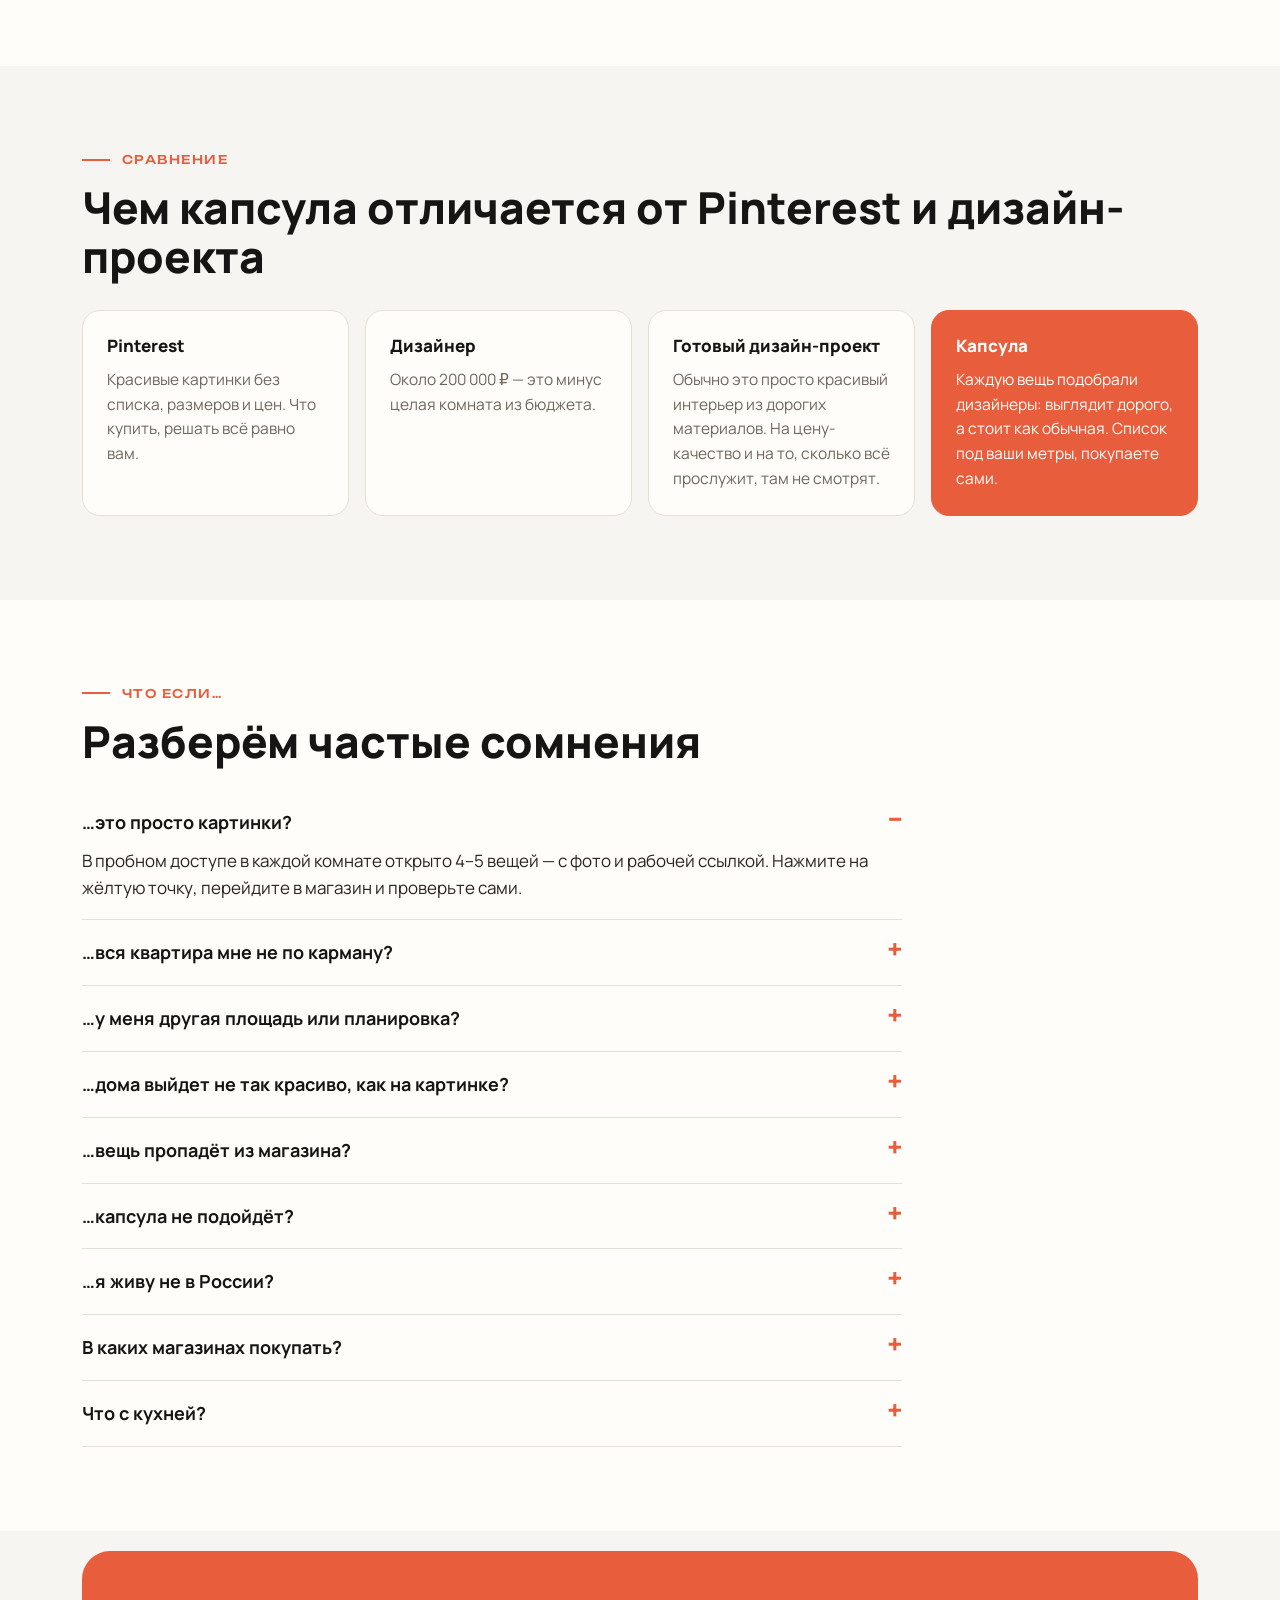
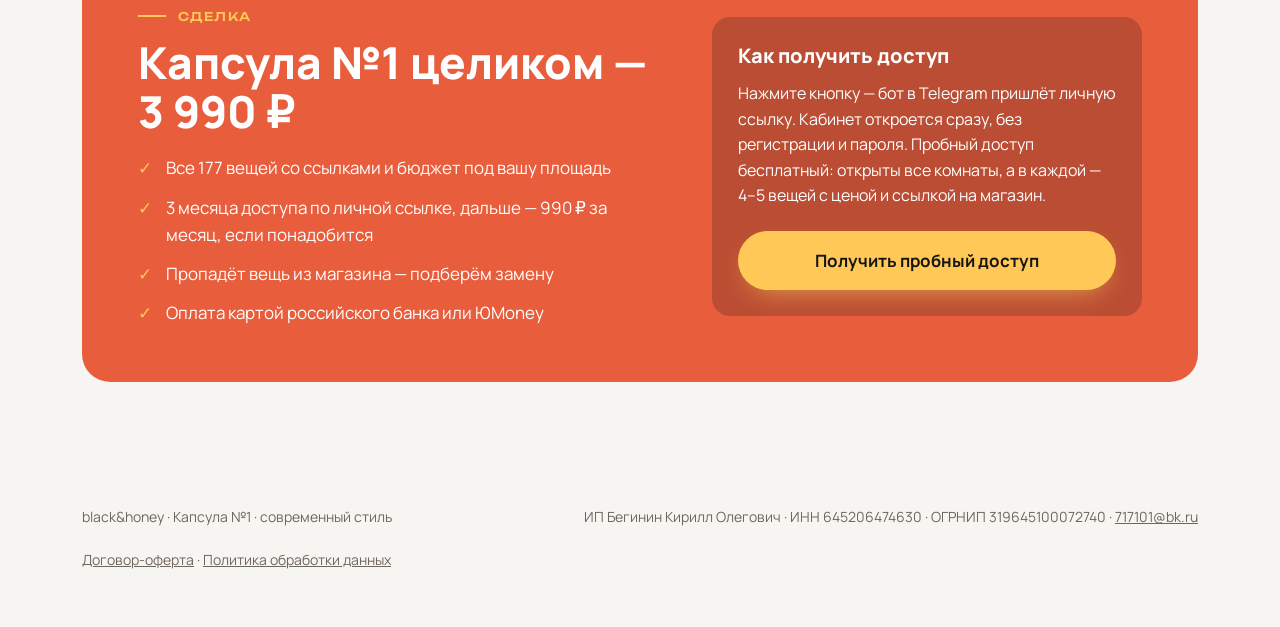
==== commit 1e4f26b6: "Лендинг капсулы v8: тексты проще (голос «знакомая дизайнерка»), карточка «Готовый дизайн-проект» сло" ====
--- a/kapsula/index.html
+++ b/kapsula/index.html
@@ -58,6 +58,11 @@
 .hero h1{color:#fff;font-size:clamp(32px,3.7vw,46px);margin:18px 0 20px;letter-spacing:-.02em}
 .hero .lead{color:rgba(255,255,255,.88);max-width:560px;font-size:clamp(17px,1.6vw,19px)}
 .hero .cta{margin-top:28px;display:flex;flex-wrap:wrap;align-items:center;gap:14px 18px}
+.hero-list{list-style:none;margin:18px 0 0;padding:0;display:grid;gap:9px;max-width:560px}
+.hero-list li{position:relative;padding-left:24px;color:rgba(255,255,255,.88);font-size:clamp(16px,1.5vw,18px);line-height:1.45}
+.hero-list li::before{content:"";position:absolute;left:3px;top:.55em;width:8px;height:8px;border-radius:50%;background:var(--honey)}
+.hero .lead + .hero-list{margin-top:16px}
+.hero .hero-after{margin-top:18px}
 .hero .note{flex-basis:100%;font-size:15px;color:rgba(255,255,255,.72);max-width:520px;line-height:1.5;margin-top:4px}
 .hero-media{position:relative;border-radius:22px;overflow:hidden;aspect-ratio:4/3;background:#2A2724;box-shadow:0 30px 60px -30px rgba(0,0,0,.6)}
 .hero-media video{position:absolute;inset:0;width:100%;height:100%;object-fit:cover;opacity:0;transition:opacity 1s cubic-bezier(.22,1,.36,1)}
@@ -227,8 +232,17 @@
 .step h3{margin:14px 0 8px}
 .step p{font-size:16px;color:var(--muted)}
 .step-n{position:absolute;left:-6px;top:-10px;z-index:2;width:40px;height:40px;border-radius:50%;background:var(--honey);color:var(--ink);font-family:Unbounded,sans-serif;font-weight:600;display:grid;place-items:center;box-shadow:0 6px 14px -6px rgba(0,0,0,.35)}
-.phone{border-radius:30px;border:8px solid var(--ink);background:var(--ink);overflow:hidden;aspect-ratio:390/600;box-shadow:0 22px 40px -22px rgba(23,21,19,.55)}
-.phone img{width:100%;height:100%;object-fit:cover;object-position:top}
+/* v8: телефон как телефон — строка состояния, «островок», кнопки; внутри полный экран кабинета 390×800 (Кирилл 12.11: «как будто скрином вставили») */
+.phone{position:relative;container-type:inline-size;border-radius:15.5%/7.4%;padding:3.4%;background:#1C1B1A;box-shadow:inset 0 0 0 1.5px #3B3936,inset 0 0 0 4px #121110,0 30px 50px -26px rgba(23,21,19,.6)}
+.phone::before,.phone::after{content:"";position:absolute;width:1.4%;background:#2C2A28}
+.phone::before{left:-1.2%;top:19%;height:10%;border-radius:3px 0 0 3px}
+.phone::after{right:-1.2%;top:24%;height:14%;border-radius:0 3px 3px 0}
+.phone-scr{position:relative;overflow:hidden;border-radius:12.5%/5.8%;background:#F6F4F0;aspect-ratio:390/844}
+.phone-scr::before{content:"";position:absolute;z-index:3;top:1.3%;left:50%;transform:translateX(-50%);width:31%;aspect-ratio:3.4/1;border-radius:999px;background:#0E0D0C}
+.phone-sb{position:absolute;z-index:2;top:0;left:0;right:0;height:6.4%;display:flex;align-items:center;justify-content:space-between;padding:0 8% 0 11%;background:#F6F4F0;color:#171513;font:700 12px/1 Manrope,system-ui,sans-serif;font-size:4.2cqw;letter-spacing:-.01em}
+.phone-sb .sb-ic{display:flex;align-items:center;gap:1.5cqw}
+.phone-sb svg{height:3.1cqw;width:auto;fill:currentColor}
+.phone-scr img{position:absolute;left:0;top:6.4%;width:100%;height:93.6%;object-fit:cover;object-position:top}
 .what-bottom{display:grid;grid-template-columns:1fr 1fr;gap:28px;margin-top:40px;align-items:center}
 /* v7: шаг 1 — четыре комнаты визуализациями */
 .step-rooms{margin-top:36px}
@@ -244,7 +258,7 @@
 .room .rn{position:absolute;left:16px;bottom:36px;z-index:2;font-weight:800;font-size:18px;line-height:1.2}
 .room .rc{position:absolute;left:16px;bottom:14px;z-index:2;font-size:14px;color:rgba(255,253,250,.86)}
 .steps-2{grid-template-columns:1fr 1fr;margin-top:48px}
-.steps-2 .phone{max-width:300px}
+.steps-2 .phone{max-width:270px}
 .facts-line{font-size:17px;margin-bottom:14px}
 .tabs{display:flex;gap:8px;flex-wrap:wrap;margin-top:24px}
 .tab{border:1px solid var(--line);background:var(--card);color:var(--text);border-radius:999px;padding:9px 18px;font:600 15px Manrope,sans-serif;cursor:pointer}
@@ -255,7 +269,7 @@
 #scene{margin:0 auto}
 .pop .note{display:block;margin-top:8px;font-size:12.5px;color:var(--muted)}
 @media (max-width:940px){.steps{grid-template-columns:1fr 1fr}.what-bottom{grid-template-columns:1fr}.rooms4{grid-template-columns:1fr 1fr}}
-@media (max-width:560px){.rooms4{gap:10px}.room .rn{font-size:15.5px;left:12px;bottom:31px}.room .rc{left:12px;bottom:11px;font-size:13px}.steps{grid-template-columns:1fr;gap:36px}.phone{max-width:300px;margin:0 auto}.step-n{left:calc(50% - 170px)}}
+@media (max-width:560px){.rooms4{gap:10px}.room .rn{font-size:15.5px;left:12px;bottom:31px}.room .rc{left:12px;bottom:11px;font-size:13px}.steps{grid-template-columns:1fr;gap:36px}.phone{max-width:260px;margin:0 auto}.step-n{left:calc(50% - 170px)}}
 
 @media (max-width:940px){
   section{padding:64px 0}
@@ -292,12 +306,19 @@
   <div class="wrap">
     <div class="hero-text">
       <div class="kicker">Капсула №1 · современный стиль</div>
-      <h1>Готовый интерьер квартиры от дизайнеров — покупаете по списку</h1>
-      <p class="lead">Мы обставили евродвушку 46&nbsp;м²: кухню-гостиную, спальню, прихожую и санузел. 177&nbsp;вещей от пола до посуды в одной палитре, у каждой есть цена и ссылка на магазин — чаще всего Ozon, «Лемана ПРО» или Wildberries. Не нужно неделями листать Pinterest и гадать, подойдёт ли диван к полу.</p>
+      <h1>Готовая квартира в списке покупок</h1>
+      <p class="lead">Дизайнеры уже всё подобрали. Вам осталось купить.</p>
+      <ul class="hero-list">
+        <li>Квартира 46&nbsp;м²: кухня-гостиная, спальня, прихожая, санузел</li>
+        <li>177&nbsp;вещей — от пола до посуды</li>
+        <li>Всё сочетается между собой</li>
+        <li>У каждой вещи цена и ссылка на магазин — чаще всего Ozon, «Лемана ПРО» или Wildberries</li>
+      </ul>
+      <p class="lead hero-after">Не надо сидеть в Pinterest и гадать, подойдёт ли диван к полу. Открыли список — и покупаете.</p>
       <div class="cta">
         <a class="btn" href="https://t.me/Interior_Finds_bot?start=landing">Получить пробный доступ</a>
         <a class="btn ghost pay-on" href="https://t.me/Interior_Finds_bot?start=pay">Купить капсулу</a>
-        <p class="note">Пробный доступ бесплатный. Бот в Telegram пришлёт ссылку на кабинет: там открыты все комнаты, а в каждой — 5&nbsp;вещей с ценой и ссылкой на магазин.</p>
+        <p class="note">Пробный доступ бесплатный. Бот в Telegram пришлёт ссылку. Там открыты все комнаты, и в каждой 4–5&nbsp;вещей можно сразу посмотреть в магазине.</p>
       </div>
     </div>
     <figure class="hero-media">
@@ -316,8 +337,8 @@
       <h2>Стены почти готовы, а что купить — непонятно</h2>
     </div>
     <div>
-      <p class="lead">В телефоне сотни сохранённых комнат. Открываете маркетплейс — там тысячи диванов «в современном стиле», и поди пойми, какой из них будет смотреться как на картинке и подойдёт ли он к вашему полу. Вкладки копятся, решение откладывается: неделя, вторая, месяц.</p>
-      <p class="accent">Так бывает почти у каждого, кто делает ремонт впервые, и вкус здесь ни при чём. Сочетать сотню вещей между собой — работа дизайнера. Мы её уже сделали, вам остаётся купить.</p>
+      <p class="lead">В телефоне сотни сохранённых комнат. На маркетплейсе тысячи диванов «в современном стиле». И непонятно, какой будет как на картинке и подойдёт ли он к вашему полу. Вкладки копятся, решение откладывается: неделя, вторая, месяц.</p>
+      <p class="accent">Так почти у всех, кто делает ремонт впервые. Вкус тут ни при чём: подобрать сотню вещей друг к другу — работа дизайнера. Мы её уже сделали. Вам осталось купить.</p>
     </div>
   </div>
 </section>
@@ -326,14 +347,14 @@
 <section class="what">
   <div class="wrap">
     <div class="kicker">Что такое капсула</div>
-    <h2>Как устроена капсула</h2>
-    <p class="lead what-intro">Капсула — это квартира, которую мы уже обставили. На визуализациях видно, как она выглядит, а под ними — список всех вещей, из которых она собрана. Кабинет открывается по личной ссылке в браузере, без регистрации и пароля.</p>
+    <h2>Как это работает</h2>
+    <p class="lead what-intro">Капсула — это квартира, которую мы уже обставили. Сверху картинка: как она выглядит. Под ней список всего, из чего она собрана. Открывается по личной ссылке в браузере, без регистрации и пароля.</p>
     <div class="step-rooms">
       <div class="step-head">
         <div class="step-n">1</div>
         <div>
-          <h3>Выбираете комнату — их четыре</h3>
-          <p>Кухня-гостиная, спальня, прихожая и санузел. В кабинете у каждой комнаты — визуализация, где каждая вещь отмечена точкой, и бюджет комнаты.</p>
+          <h3>Выбираете комнату</h3>
+          <p>Кухня-гостиная, спальня, прихожая или санузел. На картинке вещи отмечены точками. Рядом — сколько стоит вся комната.</p>
         </div>
       </div>
       <div class="rooms4">
@@ -345,21 +366,21 @@
     </div>
     <div class="steps steps-2">
       <div class="step">
-        <div class="phone"><img src="img/cab-trial-item.webp" alt="Кабинет капсулы: карточка кровати — цена, магазин и кнопка «Купить»" loading="lazy"></div>
+        <div class="phone"><div class="phone-scr"><div class="phone-sb" aria-hidden="true"><span>9:41</span><span class="sb-ic"><svg viewBox="0 0 18 12"><rect x="0" y="8" width="3" height="4" rx="1"/><rect x="5" y="5.5" width="3" height="6.5" rx="1"/><rect x="10" y="3" width="3" height="9" rx="1"/><rect x="15" y="0" width="3" height="12" rx="1"/></svg><svg viewBox="0 0 16 12"><path d="M8 2.2c2.4 0 4.6.9 6.2 2.5l1.3-1.4A10.6 10.6 0 0 0 8 .3 10.6 10.6 0 0 0 .5 3.3l1.3 1.4A8.7 8.7 0 0 1 8 2.2Zm0 3.8c1.4 0 2.6.5 3.6 1.4l1.3-1.4A7 7 0 0 0 8 4.1a7 7 0 0 0-4.9 1.9l1.3 1.4C5.4 6.5 6.6 6 8 6Zm0 3.7c.5 0 1 .2 1.3.5L8 11.6 6.7 10.2c.3-.3.8-.5 1.3-.5Z"/></svg><svg viewBox="0 0 27 12"><rect x=".5" y=".5" width="23" height="11" rx="3.2" fill="none" stroke="currentColor" opacity=".4"/><rect x="2.2" y="2.2" width="19.6" height="7.6" rx="1.8"/><path d="M25 4v4c.8-.3 1.3-1.1 1.3-2S25.8 4.3 25 4Z" opacity=".45"/></svg></span></div><img src="img/cab-v19-item.webp" alt="Кабинет капсулы на телефоне: спальня, открыта карточка кровати — 38 907 ₽, divan.ru" loading="lazy"></div></div>
         <div class="step-n">2</div>
         <h3>Нажимаете на точку</h3>
-        <p>Видите вещь, её цену и магазин. Кнопка «Купить» ведёт на страницу товара в магазине.</p>
+        <p>Видите, что это за вещь, сколько стоит и где продаётся. Кнопка ведёт прямо на товар в магазине.</p>
       </div>
       <div class="step">
-        <div class="phone"><img src="img/cab-trial-budget.webp" alt="Кабинет капсулы: бюджет спальни под площадь 40 м²" loading="lazy"></div>
+        <div class="phone"><div class="phone-scr"><div class="phone-sb" aria-hidden="true"><span>9:41</span><span class="sb-ic"><svg viewBox="0 0 18 12"><rect x="0" y="8" width="3" height="4" rx="1"/><rect x="5" y="5.5" width="3" height="6.5" rx="1"/><rect x="10" y="3" width="3" height="9" rx="1"/><rect x="15" y="0" width="3" height="12" rx="1"/></svg><svg viewBox="0 0 16 12"><path d="M8 2.2c2.4 0 4.6.9 6.2 2.5l1.3-1.4A10.6 10.6 0 0 0 8 .3 10.6 10.6 0 0 0 .5 3.3l1.3 1.4A8.7 8.7 0 0 1 8 2.2Zm0 3.8c1.4 0 2.6.5 3.6 1.4l1.3-1.4A7 7 0 0 0 8 4.1a7 7 0 0 0-4.9 1.9l1.3 1.4C5.4 6.5 6.6 6 8 6Zm0 3.7c.5 0 1 .2 1.3.5L8 11.6 6.7 10.2c.3-.3.8-.5 1.3-.5Z"/></svg><svg viewBox="0 0 27 12"><rect x=".5" y=".5" width="23" height="11" rx="3.2" fill="none" stroke="currentColor" opacity=".4"/><rect x="2.2" y="2.2" width="19.6" height="7.6" rx="1.8"/><path d="M25 4v4c.8-.3 1.3-1.1 1.3-2S25.8 4.3 25 4Z" opacity=".45"/></svg></span></div><img src="img/cab-v19-budget.webp" alt="Кабинет капсулы на телефоне: выбрана площадь 40–60 м², бюджет всей квартиры ≈ 1 106 100 ₽ и каждой комнаты" loading="lazy"></div></div>
         <div class="step-n">3</div>
-        <h3>Вписываете свою площадь</h3>
-        <p>Кабинет пересчитает отделку в упаковках и покажет бюджет всей квартиры под ваши метры.</p>
+        <h3>Отмечаете свою площадь</h3>
+        <p>Кабинет пересчитает отделку в упаковках и покажет, сколько будет стоить вся квартира и каждая комната.</p>
       </div>
     </div>
     <div class="what-bottom">
       <div class="facts">
-        <p class="facts-line"><b>Внутри:</b> 15 визуализаций · 177 вещей · отделка на всю квартиру · палитра из пяти цветов</p>
+        <p class="facts-line"><b>Внутри:</b> 15 картинок квартиры · 177 вещей · отделка на всю квартиру · пять цветов, которые идут друг к другу</p>
         <div class="swatches">
           <span class="sw"><i style="background:#F3EEE6"></i>Тёплый белый</span>
           <span class="sw"><i style="background:#DCCDB8"></i>Беж</span>
@@ -371,8 +392,8 @@
       <div class="after">
         <h3>После этого вы:</h3>
         <ul>
-          <li>соберёте корзину на первую комнату, не открывая Pinterest;</li>
-          <li>заранее будете знать бюджет каждой комнаты на отделку и мебель;</li>
+          <li>соберёте корзину на первую комнату без Pinterest;</li>
+          <li>заранее будете знать, сколько стоит каждая комната — отделка и мебель;</li>
           <li>перестанете гадать, подойдёт ли диван к полу: пол, стены, мебель и свет уже подобраны друг к другу;</li>
           <li>отметите купленное галочкой и увидите, сколько осталось.</li>
         </ul>
@@ -387,8 +408,8 @@
     <div class="ph"><img src="img/nadezhda-photo.jpg" alt="Надежда Бегинина"><img src="img/kirill-photo.jpg" alt="Кирилл Бегинин"></div>
     <div>
       <div class="kicker">Кто мы</div>
-      <p class="who-lead">Мы — Надежда Бегинина и Кирилл Бегинин, основатели студии дизайна интерьеров Black&nbsp;&amp;&nbsp;Honey. Больше 12 лет проектируем интерьеры и ведём ремонты: свои, клиентские и на продажу.</p>
-      <p>Наш принцип: классный ремонт не обязан быть дорогим. Капсулу мы собрали из вещей, которые продаются в обычных магазинах, — чтобы вы повторили её у себя.</p>
+      <p class="who-lead">Мы — Надежда и Кирилл Бегинины, дизайнеры студии Black&nbsp;&amp;&nbsp;Honey. Больше 12 лет делаем интерьеры и ремонты: себе, клиентам и на продажу.</p>
+      <p>Мы уверены: хороший ремонт не обязан быть дорогим. Поэтому капсулу собрали из вещей из обычных магазинов — чтобы вы могли повторить её у себя.</p>
     </div>
   </div>
 </section>
@@ -397,8 +418,8 @@
 <section class="how" id="rooms">
   <div class="wrap">
     <div class="kicker">Посмотрите комнаты</div>
-    <h2>Четыре комнаты в одной палитре</h2>
-    <p class="lead muted">Это настоящие визуализации из капсулы. Нажмите на точку — увидите, что это за вещь. У жёлтых точек открыты цена и магазин, остальные — в полной капсуле.</p>
+    <h2>Четыре комнаты, и всё сочетается</h2>
+    <p class="lead muted">Это настоящие картинки из капсулы. Нажмите на точку — увидите, что это за вещь. У жёлтых точек открыты цена и магазин, остальные — в полной капсуле.</p>
     <div class="tabs" id="tabs" role="tablist"></div>
     <div class="scene-wrap">
       <div class="scene" id="scene">
@@ -414,11 +435,11 @@
 <section class="sums">
   <div class="wrap">
     <div class="kicker">А теперь цена вопроса</div>
-    <h2>Бюджет каждой комнаты виден заранее</h2>
+    <h2>Сколько стоит каждая комната — видно заранее</h2>
     <div class="sums-grid">
       <div>
         <!-- суммы сверены с кабинетом 06.11 (room_total, 40–60 м², ремонта нет): 392 300 / 220 400 / 217 100 / 127 400 / 148 900 = 1 106 100; с чистовой 817 800 -->
-        <p class="muted" style="color:rgba(255,255,255,.6);font-size:15px">Мы посчитали каждую комнату для квартиры 40–60 м² без ремонта, без техники</p>
+        <p class="muted" style="color:rgba(255,255,255,.6);font-size:15px">Посчитали для квартиры 40–60 м², где ремонта ещё нет. Без техники</p>
         <table class="money">
           <tr><td>Кухня-гостиная</td><td class="n">81 вещь</td><td class="s">≈ 392 000 ₽</td></tr>
           <tr><td>Спальня</td><td class="n">43 вещи</td><td class="s">≈ 220 000 ₽</td></tr>
@@ -429,9 +450,9 @@
         </table>
       </div>
       <div class="side">
-        <p><span class="big">≈ 818 000 ₽</span>если чистовая отделка уже есть</p>
+        <p><span class="big">≈ 818 000 ₽</span>если чистовая уже готова</p>
         <p style="margin-top:22px"><span class="big">≈ 224 000 ₽</span>техника</p>
-        <div class="tip"><p>Площадь другая? Впишите свои метры в пробном доступе — кабинет пересчитает отделку и бюджет всей квартиры.</p><a class="btn honey" href="https://t.me/Interior_Finds_bot?start=landing">Посчитать под мою площадь</a></div>
+        <div class="tip"><p>Площадь другая? Отметьте свою в пробном доступе — кабинет пересчитает отделку и бюджет всей квартиры.</p><a class="btn honey" href="https://t.me/Interior_Finds_bot?start=landing">Посчитать под мою площадь</a></div>
         <p class="muted" style="color:rgba(255,255,255,.55);font-size:14px;margin-top:16px">У каждой вещи стоит дата цены: в магазине цена могла измениться.</p>
       </div>
     </div>
@@ -442,12 +463,12 @@
 <section class="fit">
   <div class="wrap">
     <div class="kicker">Под вашу квартиру</div>
-    <h2>Если у вас другая площадь или планировка</h2>
+    <h2>А если квартира у вас другая</h2>
     <div class="cards">
-      <div class="card"><h3>Площадь другая</h3><p>Введите свои метры — пол, обои и краска пересчитаются в упаковках.</p></div>
-      <div class="card"><h3>Чистовая уже есть</h3><p>Отделка уйдёт из суммы, останутся мебель, свет и декор.</p></div>
-      <div class="card"><h3>Квартира меньше или больше</h3><p>В каждой комнате есть советы «У вас иначе»: если площадь до 40 м², 60–90 м² или больше, если часть мебели уже есть, если другая планировка. Целиком они открыты в полной капсуле.</p></div>
-      <div class="card"><h3>Комнат больше</h3><p>Вторую спальню, детскую или кабинет соберёте по правилам стиля: палитра, материалы, пропорции.</p></div>
+      <div class="card"><h3>Площадь другая</h3><p>Укажите свои метры — пол, обои и краска пересчитаются в упаковках.</p></div>
+      <div class="card"><h3>Чистовая уже есть</h3><p>Отделка уйдёт из бюджета. Останутся мебель, свет и декор.</p></div>
+      <div class="card"><h3>Квартира меньше или больше</h3><p>В каждой комнате есть советы «У вас иначе»: что делать, если площадь до 40 м², 60–90 м² или больше, если часть мебели уже есть, если планировка другая. Все советы — в полной капсуле.</p></div>
+      <div class="card"><h3>Комнат больше</h3><p>Вторую спальню, детскую или кабинет соберёте по тем же правилам: те же цвета, материалы и пропорции.</p></div>
     </div>
   </div>
 </section>
@@ -456,13 +477,13 @@
 <section class="open-paid">
   <div class="wrap">
     <div class="kicker">Пробный доступ и полная капсула</div>
-    <h2>Что открыто в пробном доступе, а что — в полной капсуле</h2>
+    <h2>Что видно бесплатно, а что — в полной капсуле</h2>
     <div class="op">
       <div class="col free">
         <h3>Пробный доступ — бесплатно</h3>
         <ul>
-          <li>Все комнаты и визуализации, бюджет каждой комнаты, отделка и итог по квартире под вашу площадь</li>
-          <li>По 5 вещей в каждой комнате — с ценами и ссылками
+          <li>Все комнаты и картинки. Бюджет каждой комнаты и всей квартиры под вашу площадь</li>
+          <li>По 4–5 вещей в каждой комнате — с ценами и ссылками
             <div class="chips"><span class="chip">диван</span><span class="chip">кровать</span><span class="chip">люстра</span><span class="chip">тумба с раковиной</span><span class="chip">…</span></div>
           </li>
           <li>Пол на всю квартиру — с расчётом упаковок</li>
@@ -473,7 +494,7 @@
         <h3>В полной капсуле</h3>
         <ul>
           <li>Все 177 вещей с ценами и ссылками</li>
-          <li>Краска и обои — сколько взять под вашу площадь</li>
+          <li>Краска с номером цвета и обои — сколько взять под вашу площадь</li>
           <li>«Моя капсула»: итог по квартире и что уже куплено</li>
           <li>Главы гида про свет и про то, как подогнать капсулу под вашу квартиру</li>
           <li>Замена, если вещь пропала из магазина, и свежие цены — пока открыт доступ</li>
@@ -491,8 +512,8 @@
     <div class="cmp">
       <div class="c"><h3>Pinterest</h3><p>Красивые картинки без списка, размеров и цен. Что купить, решать всё равно вам.</p></div>
       <div class="c"><h3>Дизайнер</h3><p>Около 200 000 ₽ — это минус целая комната из бюджета.</p></div>
-      <div class="c"><h3>Готовый дизайн-проект</h3><p>Те, кто его покупал, рассказывали нам в опросе: стены пришлось перекрашивать, розетки не совпали, бюджет вырос в полтора раза.</p></div>
-      <div class="c us"><h3>Капсула</h3><p>Готовый список под ваши метры. Решения и покупки остаются за вами, а сочетать вещи уже не нужно.</p></div>
+      <div class="c"><h3>Готовый дизайн-проект</h3><p>Обычно это просто красивый интерьер из дорогих материалов. На цену-качество и на то, сколько всё прослужит, там не смотрят.</p></div>
+      <div class="c us"><h3>Капсула</h3><p>Каждую вещь подобрали дизайнеры: выглядит дорого, а стоит как обычная. Список под ваши метры, покупаете сами.</p></div>
     </div>
   </div>
 </section>
@@ -503,12 +524,12 @@
     <div class="kicker">Что если…</div>
     <h2>Разберём частые сомнения</h2>
     <div class="faq-list">
-      <details open><summary>…это просто картинки?</summary><p>В пробном доступе в каждой комнате открыто 5 вещей — с фото и рабочей ссылкой. Нажмите «Купить» и проверьте сами.</p></details>
+      <details open><summary>…это просто картинки?</summary><p>В пробном доступе в каждой комнате открыто 4–5 вещей — с фото и рабочей ссылкой. Нажмите на жёлтую точку, перейдите в магазин и проверьте сами.</p></details>
       <details><summary>…вся квартира мне не по карману?</summary><p>Бюджет каждой комнаты виден заранее. Начните с одной: прихожая — ≈ 127 000 ₽, спальня — ≈ 220 000 ₽.</p></details>
-      <details><summary>…у меня другая площадь или планировка?</summary><p>Введите свои метры — отделка пересчитается. Мебель берите той же модели, но своего размера. Как подобрать размер, рассказано в главе гида про подгонку — она в полной капсуле.</p></details>
-      <details><summary>…дома выйдет не так красиво, как на картинке?</summary><p>На визуализации те же вещи, что в списке, у каждой есть фото товара из магазина. Возьмите пробный доступ и сравните сами: нажмите на точку на картинке — откроется та самая вещь.</p></details>
+      <details><summary>…у меня другая площадь или планировка?</summary><p>Укажите свои метры — отделка пересчитается. Мебель берите той же модели, но своего размера. Как подобрать размер, рассказано в главе гида про подгонку — она в полной капсуле.</p></details>
+      <details><summary>…дома выйдет не так красиво, как на картинке?</summary><p>Возьмите пробный доступ и сравните сами: нажмите на точку на картинке — откроется вещь с фото из магазина. Дома многое решают свет и аккуратный ремонт. Как принимать работу у мастеров, рассказано в главе гида про приёмку ремонта — она открыта бесплатно.</p></details>
       <details><summary>…вещь пропадёт из магазина?</summary><p>Подберём замену — это входит в капсулу, пока открыт доступ.</p></details>
-      <details><summary>…капсула не подойдёт?</summary><p>Сначала откройте пробный доступ: посмотрите комнаты, нажмите на вещи, впишите свою площадь. Решайте, когда поймёте, ваше это или нет.</p></details>
+      <details><summary>…капсула не подойдёт?</summary><p>Сначала откройте пробный доступ: посмотрите комнаты, понажимайте на вещи, отметьте свою площадь. Решайте, когда поймёте, ваше это или нет.</p></details>
       <details><summary>…я живу не в России?</summary><p>Пока оплатить можно только картой российского банка, и ссылки ведут в российские магазины.</p></details>
       <details><summary>В каких магазинах покупать?</summary><p>Больше всего вещей на Ozon — 74. Ещё 37 в «Лемана ПРО», 27 на Wildberries, а технику мы брали в DNS. Остальное — в магазинах мебели, света и сантехники: например, кровать продаётся на divan.ru.</p></details>
       <details><summary>Что с кухней?</summary><p>Модули, столешница и мойка есть в списке, они продаются в «Лемана ПРО». Натяжной потолок, тонированные зеркала и шкаф над инсталляцией делают на заказ — в капсуле написано, что сказать мастеру.</p></details>
@@ -534,8 +555,8 @@
         <h3 style="color:#fff;margin-bottom:10px">Как получить доступ</h3>
         <p class="pay-on">Нажмите «Купить» — бот в Telegram пришлёт личную ссылку сразу на оплату. После оплаты капсула откроется, без регистрации и пароля.</p>
         <a class="btn honey pay-on" href="https://t.me/Interior_Finds_bot?start=pay">Купить капсулу — 3&nbsp;990&nbsp;₽</a>
-        <p class="pay-on" style="margin-top:22px">Хотите сначала посмотреть — возьмите пробный доступ. Он бесплатный: открыты все комнаты, а в каждой — 5 вещей с ценой и ссылкой на магазин.</p>
-        <p class="pay-off-only">Нажмите кнопку — бот в Telegram пришлёт личную ссылку. Кабинет откроется сразу, без регистрации и пароля. Пробный доступ бесплатный: открыты все комнаты, а в каждой — 5 вещей с ценой и ссылкой на магазин.</p>
+        <p class="pay-on" style="margin-top:22px">Хотите сначала посмотреть — возьмите пробный доступ. Он бесплатный: открыты все комнаты, а в каждой — 4–5 вещей с ценой и ссылкой на магазин.</p>
+        <p class="pay-off-only">Нажмите кнопку — бот в Telegram пришлёт личную ссылку. Кабинет откроется сразу, без регистрации и пароля. Пробный доступ бесплатный: открыты все комнаты, а в каждой — 4–5 вещей с ценой и ссылкой на магазин.</p>
         <a class="btn ghost" href="https://t.me/Interior_Finds_bot?start=landing">Получить пробный доступ</a>
       </div>
     </div>
@@ -552,7 +573,7 @@
 
 <script>
 (function(){
-  var ROOMS = [{"slug": "kuhnya-gostinaya", "title": "Кухня-гостиная", "img": "img/d1b86a3f7478-1280.webp", "ar": 1.2414, "alt": "Гостиная: ТВ-зона и обеденный стол", "n": 81, "dots": [{"x": 21, "y": 73, "t": "Кресло"}, {"x": 39, "y": 87, "t": "Журнальный столик"}, {"x": 51, "y": 85, "t": "Журнальный столик"}, {"x": 49, "y": 70, "t": "ТВ-тумба"}, {"x": 49, "y": 50, "t": "Телевизор"}, {"x": 83, "y": 82, "t": "Обеденный стол", "o": 1, "n": "Обеденный стол", "p": "14 049 ₽", "s": "Wildberries", "i": "img/d9d8c17aa84a-400.webp"}, {"x": 94, "y": 73, "t": "Стулья"}, {"x": 82, "y": 42, "t": "Подвесной светильник", "o": 1, "n": "Подвесной светильник", "p": "2 146 ₽", "s": "Wildberries", "i": "img/0722ffe5b90f-400.webp"}, {"x": 83, "y": 64, "t": "Ваза"}, {"x": 22, "y": 94, "t": "Ковёр"}, {"x": 6, "y": 40, "t": "Шторы"}, {"x": 20, "y": 16, "t": "Кондиционер"}]}, {"slug": "spalnya", "title": "Спальня", "img": "img/ba1e5e3e7f36-1280.webp", "ar": 1.2414, "alt": "Кровать с мягким изголовьем", "n": 43, "dots": [{"x": 36, "y": 80, "t": "Кровать", "o": 1, "n": "Кровать", "p": "38 907 ₽", "s": "divan.ru", "i": "img/cd80648f68ea-400.webp"}, {"x": 65, "y": 77, "t": "Прикроватный столик"}, {"x": 13, "y": 73, "t": "Журнальный столик"}, {"x": 38, "y": 18, "t": "Люстра", "o": 1, "n": "Люстра", "p": "10 760 ₽", "s": "Ozon", "i": "img/1c3a7c15c412-400.webp"}, {"x": 65, "y": 41, "t": "Настенный светильник"}, {"x": 18, "y": 84, "t": "Покрывало"}, {"x": 46, "y": 68, "t": "Подушка"}, {"x": 88, "y": 72, "t": "Шторы", "o": 1, "n": "Шторы", "p": "10 779 ₽", "s": "Лемана Про", "i": "img/2cd6e5b21021-400.webp"}, {"x": 46, "y": 41, "t": "Картина"}]}, {"slug": "prihozhaya", "title": "Прихожая", "img": "img/11b4db68c724-1280.webp", "ar": 1.4817, "alt": "Прихожая, ракурс 2", "n": 17, "dots": [{"x": 43, "y": 72, "t": "Консоль", "o": 1, "n": "Консоль", "p": "11 500 ₽", "s": "Ozon", "i": "img/d50dfce81773-400.webp"}, {"x": 68, "y": 55, "t": "Зеркало", "o": 1, "n": "Зеркало", "p": "9 394 ₽", "s": "Wildberries", "i": "img/d1c846338fa1-400.webp"}, {"x": 39, "y": 46, "t": "Настенный светильник", "o": 1, "n": "Настенный светильник", "p": "4 837 ₽", "s": "Ozon", "i": "img/a252b98d448f-400.webp"}, {"x": 34, "y": 22, "t": "Стеновые панели"}, {"x": 52, "y": 25, "t": "Молдинг"}]}, {"slug": "sanuzel", "title": "Санузел", "img": "img/f8522f7b6e08-1280.webp", "ar": 0.8056, "alt": "Тумба с раковиной и душ", "n": 28, "dots": [{"x": 11, "y": 84, "t": "Инсталляция с унитазом"}, {"x": 12, "y": 73, "t": "Гигиенический душ"}, {"x": 8, "y": 30, "t": "Шкаф над инсталляцией"}, {"x": 43, "y": 77, "t": "Тумба с раковиной", "o": 1, "n": "Тумба с раковиной", "p": "47 345 ₽", "s": "Ozon", "i": "img/2325bd3e3119-400.webp"}, {"x": 43, "y": 63, "t": "Смеситель"}, {"x": 43, "y": 47, "t": "Зеркало", "o": 1, "n": "Зеркало", "p": "13 371 ₽", "s": "Ozon", "i": "img/ac5b528d2ee1-400.webp"}, {"x": 26, "y": 44, "t": "Настенный светильник"}, {"x": 73, "y": 45, "t": "Душевая стойка", "o": 1, "n": "Душевая стойка", "p": "7 990 ₽", "s": "Сантехника онлайн", "i": "img/d7a2d48a4078-400.webp"}, {"x": 62, "y": 62, "t": "Душевая дверь"}, {"x": 55, "y": 22, "t": "Плитка на стены"}, {"x": 30, "y": 96, "t": "Плитка на пол"}, {"x": 77, "y": 88, "t": "Душевой трап"}]}];
+  var ROOMS = [{"slug": "kuhnya-gostinaya", "title": "Кухня-гостиная", "img": "img/d1b86a3f7478-1280.webp", "ar": 1.2414, "alt": "Гостиная: ТВ-зона и обеденный стол", "n": 81, "dots": [{"x": 21, "y": 73, "t": "Кресло"}, {"x": 39, "y": 87, "t": "Журнальный столик"}, {"x": 51, "y": 85, "t": "Журнальный столик"}, {"x": 49, "y": 70, "t": "ТВ-тумба"}, {"x": 49, "y": 50, "t": "Телевизор"}, {"x": 83, "y": 82, "t": "Обеденный стол", "o": 1, "n": "Обеденный стол", "p": "14 049 ₽", "s": "Wildberries", "i": "img/d9d8c17aa84a-400.webp"}, {"x": 94, "y": 73, "t": "Стулья"}, {"x": 82, "y": 42, "t": "Подвесной светильник"}, {"x": 83, "y": 64, "t": "Ваза"}, {"x": 22, "y": 94, "t": "Ковёр"}, {"x": 6, "y": 40, "t": "Шторы"}, {"x": 20, "y": 16, "t": "Кондиционер"}]}, {"slug": "spalnya", "title": "Спальня", "img": "img/ba1e5e3e7f36-1280.webp", "ar": 1.2414, "alt": "Кровать с мягким изголовьем", "n": 43, "dots": [{"x": 36, "y": 80, "t": "Кровать", "o": 1, "n": "Кровать", "p": "38 907 ₽", "s": "divan.ru", "i": "img/cd80648f68ea-400.webp"}, {"x": 65, "y": 77, "t": "Прикроватный столик"}, {"x": 13, "y": 73, "t": "Журнальный столик"}, {"x": 38, "y": 18, "t": "Люстра", "o": 1, "n": "Люстра", "p": "10 760 ₽", "s": "Ozon", "i": "img/1c3a7c15c412-400.webp"}, {"x": 65, "y": 41, "t": "Настенный светильник"}, {"x": 18, "y": 84, "t": "Покрывало"}, {"x": 46, "y": 68, "t": "Подушка"}, {"x": 88, "y": 72, "t": "Шторы", "o": 1, "n": "Шторы", "p": "10 779 ₽", "s": "Лемана Про", "i": "img/2cd6e5b21021-400.webp"}, {"x": 46, "y": 41, "t": "Картина"}]}, {"slug": "prihozhaya", "title": "Прихожая", "img": "img/11b4db68c724-1280.webp", "ar": 1.4817, "alt": "Прихожая, ракурс 2", "n": 17, "dots": [{"x": 43, "y": 72, "t": "Консоль", "o": 1, "n": "Консоль", "p": "11 500 ₽", "s": "Ozon", "i": "img/d50dfce81773-400.webp"}, {"x": 68, "y": 55, "t": "Зеркало", "o": 1, "n": "Зеркало", "p": "9 394 ₽", "s": "Wildberries", "i": "img/d1c846338fa1-400.webp"}, {"x": 39, "y": 46, "t": "Настенный светильник", "o": 1, "n": "Настенный светильник", "p": "4 837 ₽", "s": "Ozon", "i": "img/a252b98d448f-400.webp"}, {"x": 34, "y": 22, "t": "Стеновые панели"}, {"x": 52, "y": 25, "t": "Молдинг"}]}, {"slug": "sanuzel", "title": "Санузел", "img": "img/f8522f7b6e08-1280.webp", "ar": 0.8056, "alt": "Тумба с раковиной и душ", "n": 28, "dots": [{"x": 11, "y": 84, "t": "Инсталляция с унитазом"}, {"x": 12, "y": 73, "t": "Гигиенический душ"}, {"x": 8, "y": 30, "t": "Шкаф над инсталляцией"}, {"x": 43, "y": 77, "t": "Тумба с раковиной", "o": 1, "n": "Тумба с раковиной", "p": "47 345 ₽", "s": "Ozon", "i": "img/2325bd3e3119-400.webp"}, {"x": 43, "y": 63, "t": "Смеситель"}, {"x": 43, "y": 47, "t": "Зеркало", "o": 1, "n": "Зеркало", "p": "13 371 ₽", "s": "Ozon", "i": "img/ac5b528d2ee1-400.webp"}, {"x": 26, "y": 44, "t": "Настенный светильник"}, {"x": 73, "y": 45, "t": "Душевая стойка", "o": 1, "n": "Душевая стойка", "p": "7 990 ₽", "s": "Сантехника онлайн", "i": "img/d7a2d48a4078-400.webp"}, {"x": 62, "y": 62, "t": "Душевая дверь"}, {"x": 55, "y": 22, "t": "Плитка на стены"}, {"x": 30, "y": 96, "t": "Плитка на пол"}, {"x": 77, "y": 88, "t": "Душевой трап"}]}];
   var tabs = document.getElementById('tabs'), scene = document.getElementById('scene'),
       img = document.getElementById('scene-img'), pop = document.getElementById('pop');
   function esc(s){ return String(s).replace(/[&<>"]/g, function(c){ return {'&':'&amp;','<':'&lt;','>':'&gt;','"':'&quot;'}[c]; }); }
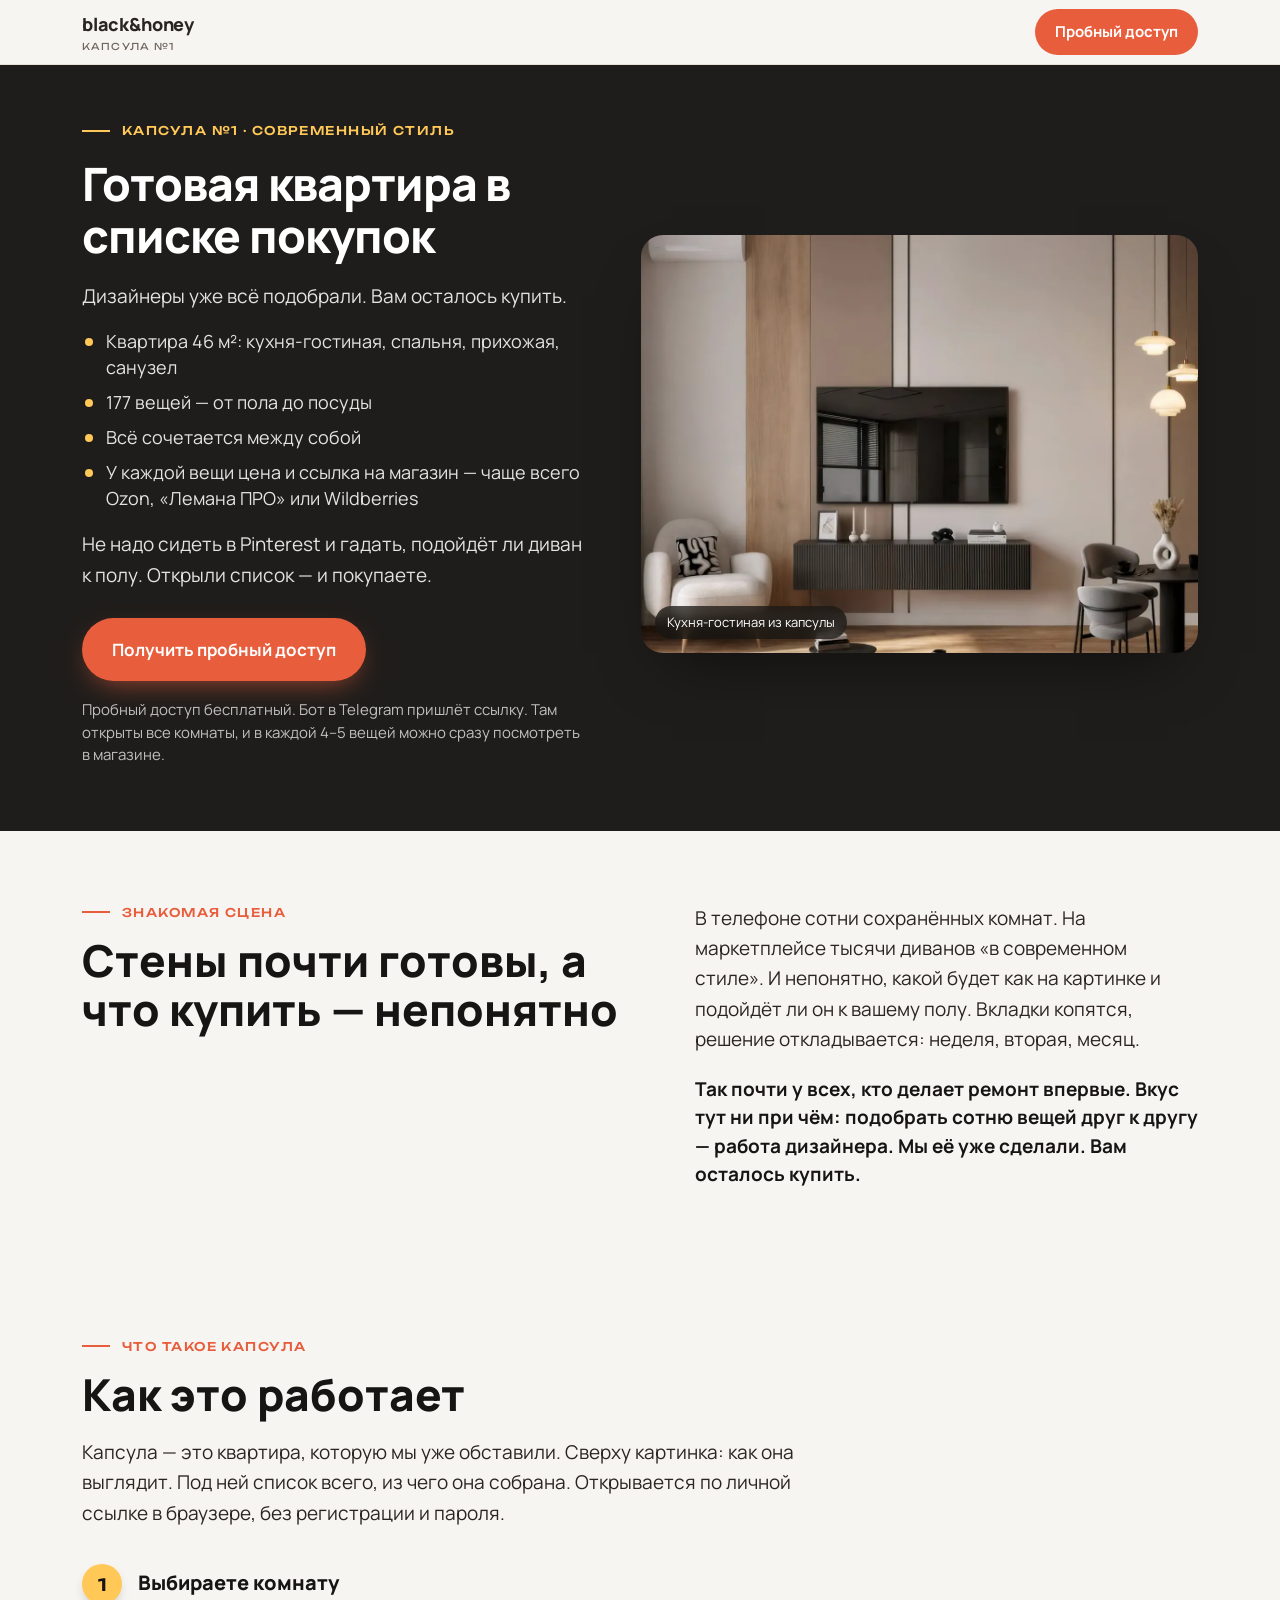
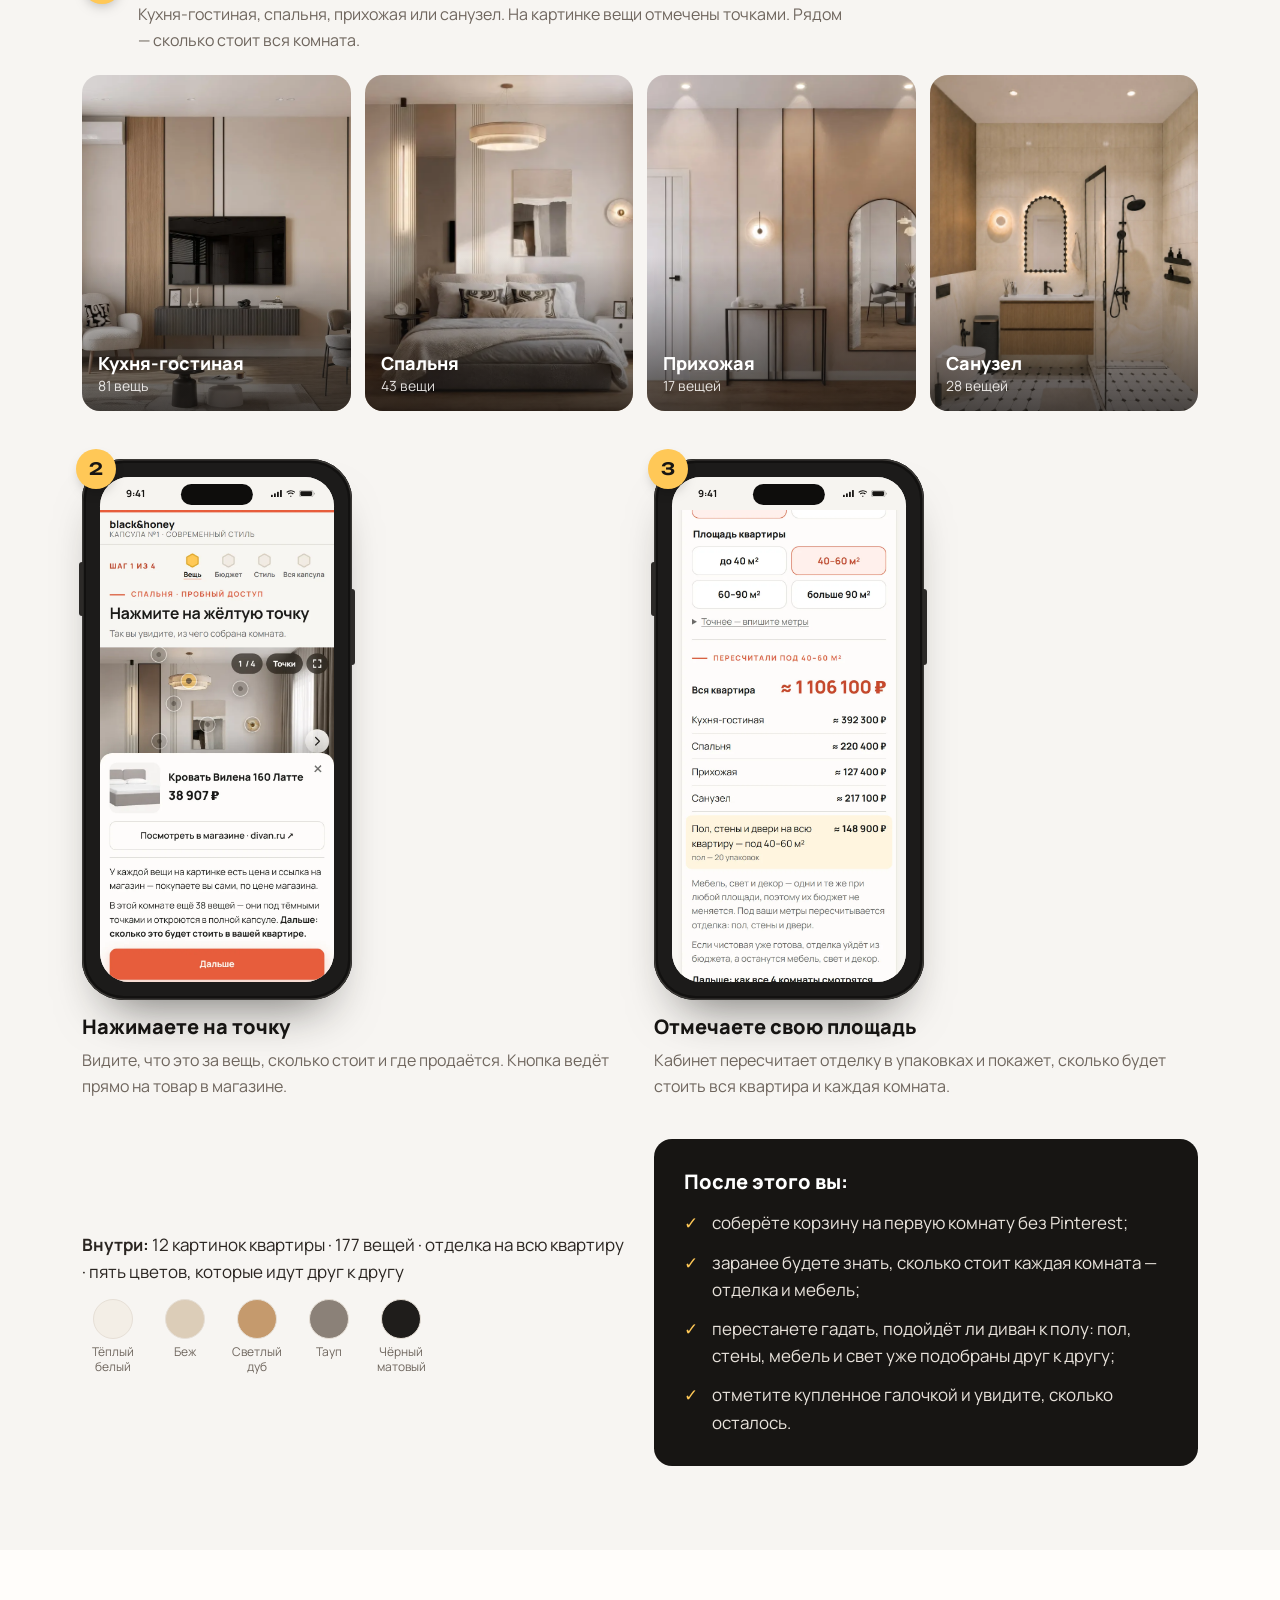
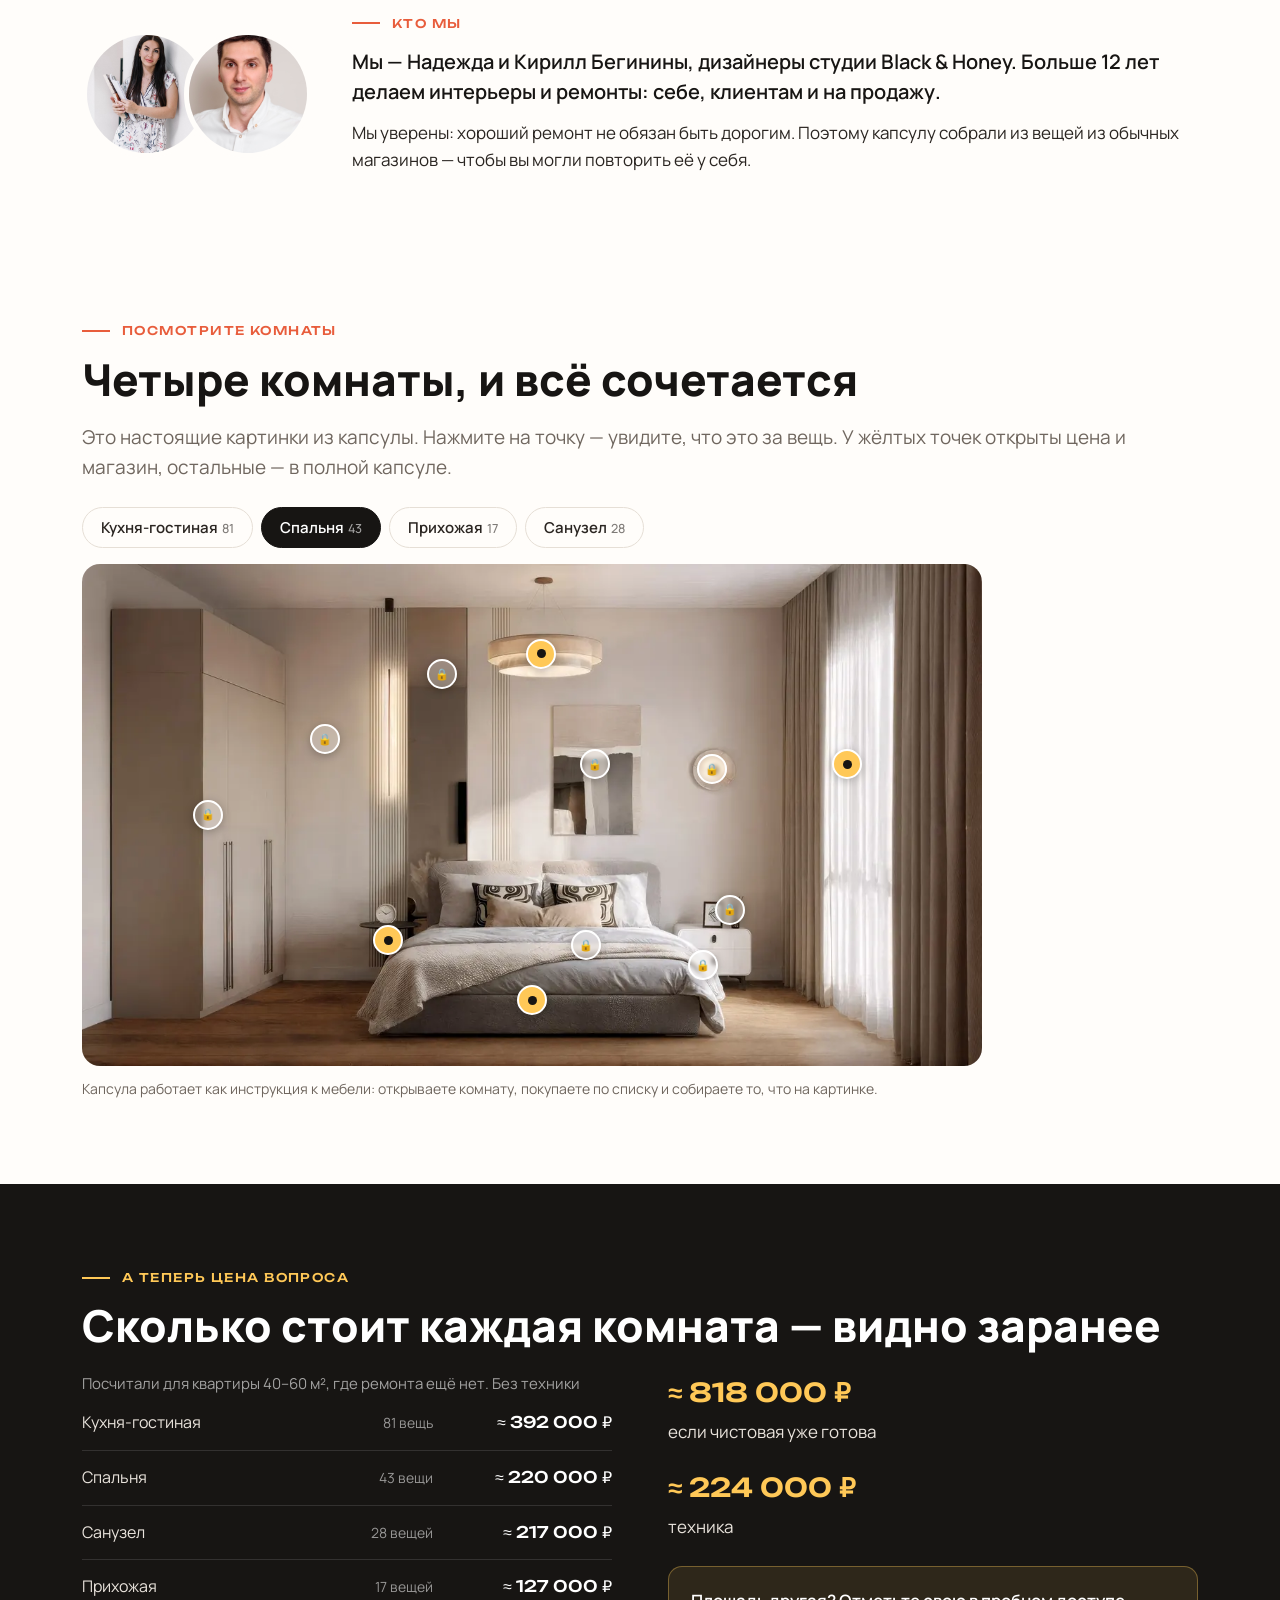
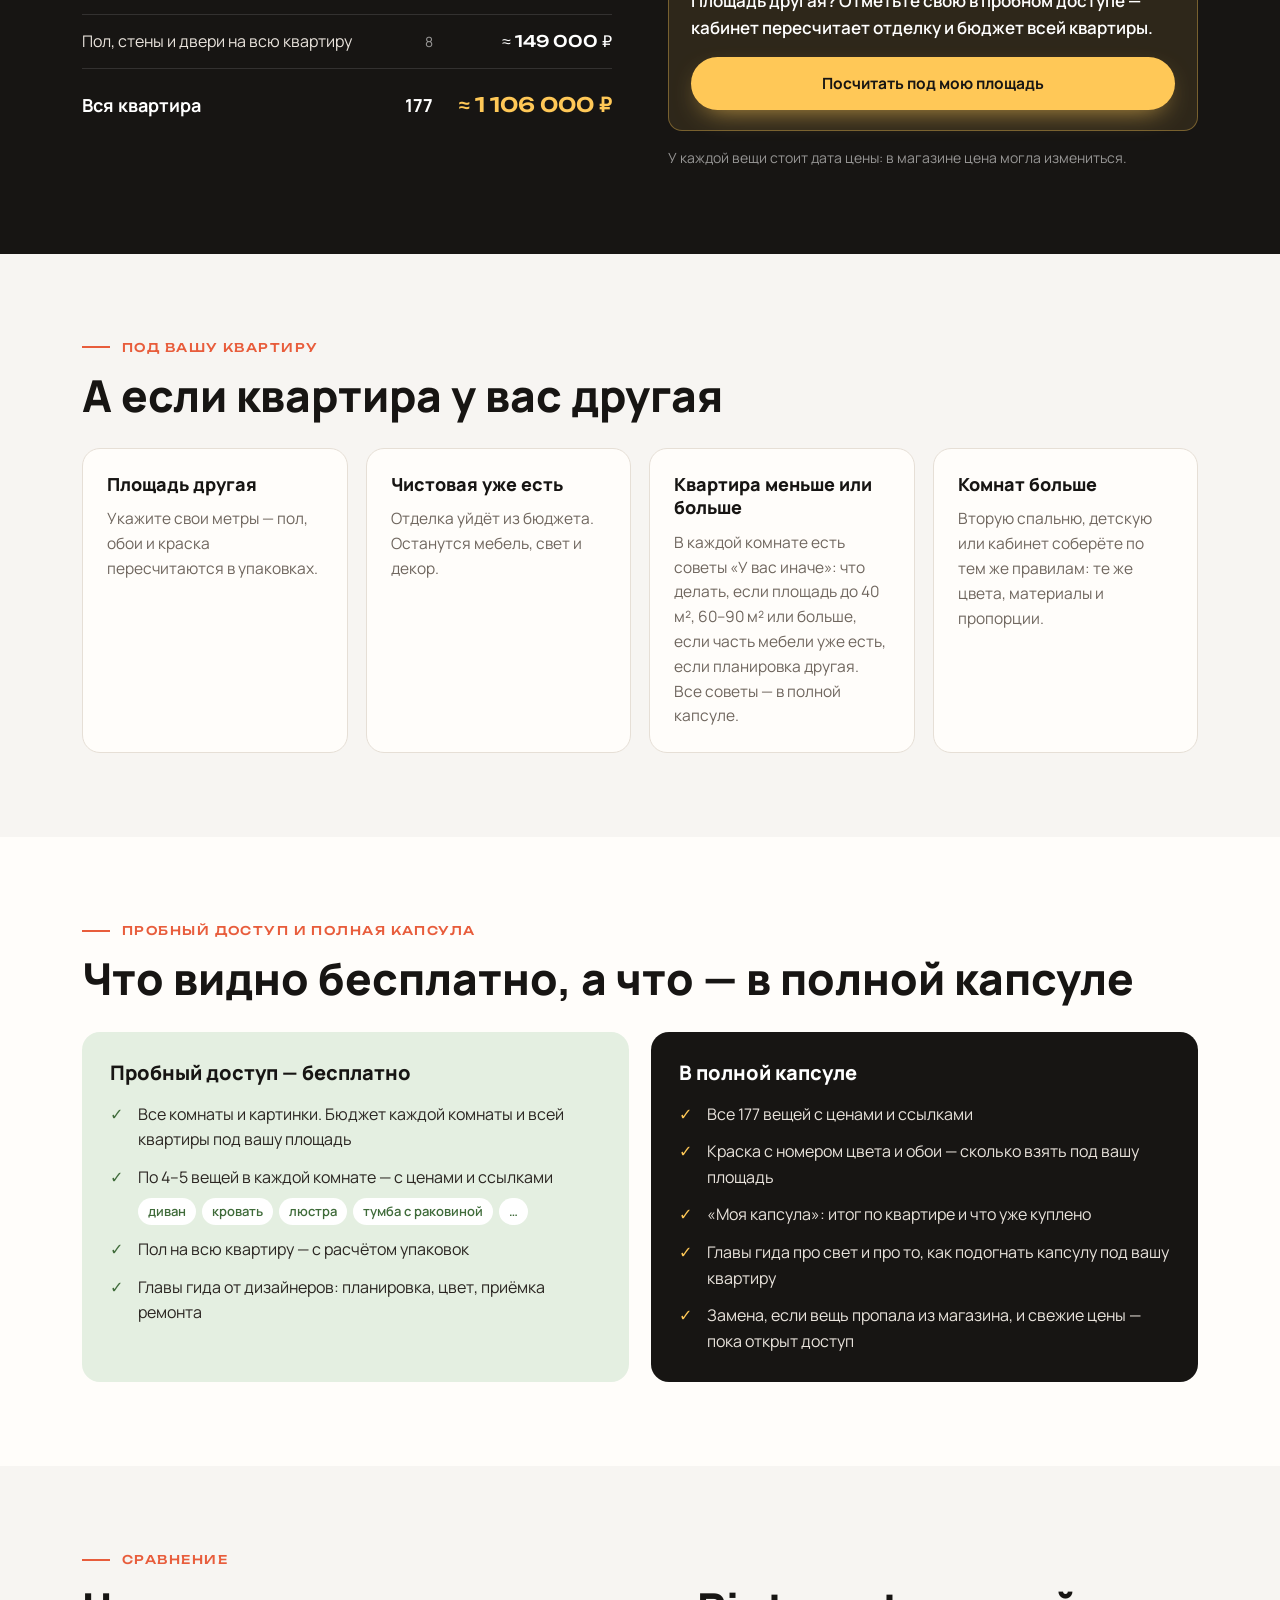
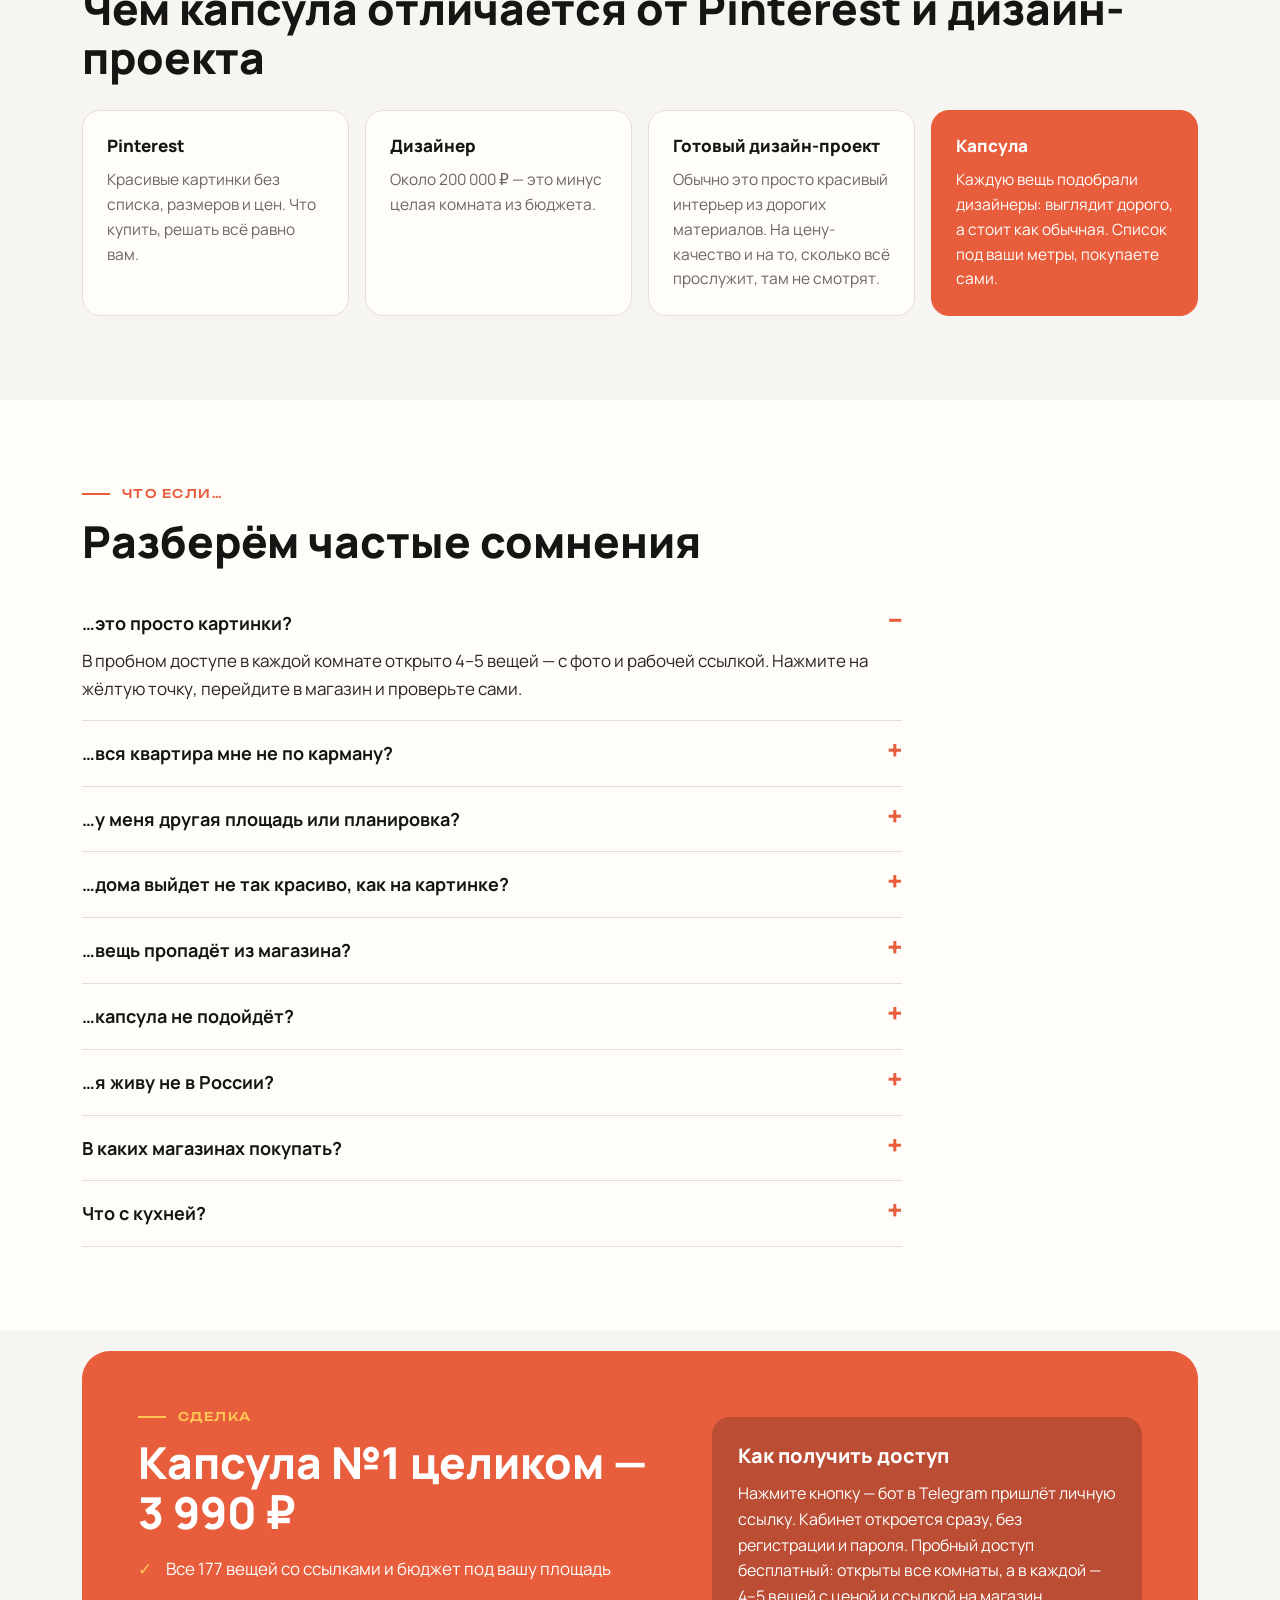
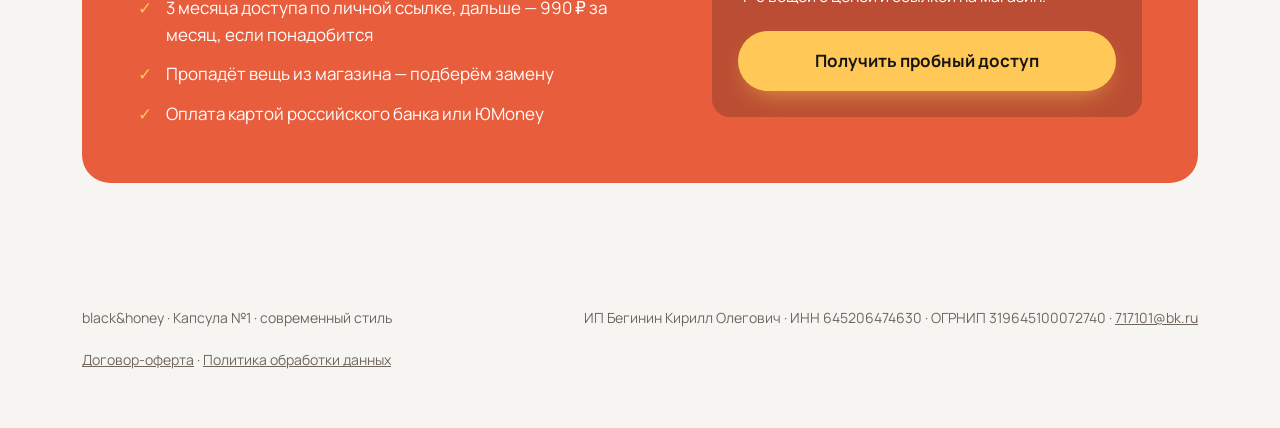
==== commit ddf4c8c4: "Лендинг капсулы v9: сцена и карточки комнат на новых рендерах (как в кабинете v20), точки-группы, 12" ====
--- a/kapsula/index.html
+++ b/kapsula/index.html
@@ -268,6 +268,8 @@
 .scene img#scene-img{width:100%;height:auto;aspect-ratio:auto;object-fit:fill}
 #scene{margin:0 auto}
 .pop .note{display:block;margin-top:8px;font-size:12.5px;color:var(--muted)}
+.pop .gt{display:block;margin-bottom:8px}
+.pop .locked.more{display:block;margin-top:8px}
 @media (max-width:940px){.steps{grid-template-columns:1fr 1fr}.what-bottom{grid-template-columns:1fr}.rooms4{grid-template-columns:1fr 1fr}}
 @media (max-width:560px){.rooms4{gap:10px}.room .rn{font-size:15.5px;left:12px;bottom:31px}.room .rc{left:12px;bottom:11px;font-size:13px}.steps{grid-template-columns:1fr;gap:36px}.phone{max-width:260px;margin:0 auto}.step-n{left:calc(50% - 170px)}}
 
@@ -358,10 +360,10 @@
         </div>
       </div>
       <div class="rooms4">
-        <a class="room" href="#rooms" data-room="0"><img src="img/d1b86a3f7478-1280.webp" alt="Кухня-гостиная капсулы: ТВ-зона и обеденный стол" loading="lazy"><span class="rn">Кухня-гостиная</span><span class="rc">81 вещь</span></a>
-        <a class="room" href="#rooms" data-room="1"><img src="img/ba1e5e3e7f36-1280.webp" alt="Спальня капсулы: кровать, тумбы и шторы" loading="lazy"><span class="rn">Спальня</span><span class="rc">43 вещи</span></a>
-        <a class="room" href="#rooms" data-room="2"><img src="img/11b4db68c724-1280.webp" alt="Прихожая капсулы: консоль и зеркало" loading="lazy"><span class="rn">Прихожая</span><span class="rc">17 вещей</span></a>
-        <a class="room" href="#rooms" data-room="3"><img src="img/f8522f7b6e08-1280.webp" alt="Санузел капсулы: тумба с раковиной и душ" loading="lazy"><span class="rn">Санузел</span><span class="rc">28 вещей</span></a>
+        <a class="room" href="#rooms" data-room="0"><img src="img/27e5911d947f-1280.webp" alt="Кухня-гостиная капсулы: ТВ-зона, кресло и обеденный стол" loading="lazy"><span class="rn">Кухня-гостиная</span><span class="rc">81 вещь</span></a>
+        <a class="room" href="#rooms" data-room="1"><img src="img/e50b7ccdb591-1280.webp" alt="Спальня капсулы: кровать, шкаф, шторы и люстра" loading="lazy"><span class="rn">Спальня</span><span class="rc">43 вещи</span></a>
+        <a class="room" href="#rooms" data-room="2"><img src="img/3de2f4436c7a-1280.webp" alt="Прихожая капсулы: консоль и зеркало" loading="lazy"><span class="rn">Прихожая</span><span class="rc">17 вещей</span></a>
+        <a class="room" href="#rooms" data-room="3"><img src="img/9ebd1bd7004c-1280.webp" alt="Санузел капсулы: тумба с раковиной и душ" loading="lazy"><span class="rn">Санузел</span><span class="rc">28 вещей</span></a>
       </div>
     </div>
     <div class="steps steps-2">
@@ -380,7 +382,7 @@
     </div>
     <div class="what-bottom">
       <div class="facts">
-        <p class="facts-line"><b>Внутри:</b> 15 картинок квартиры · 177 вещей · отделка на всю квартиру · пять цветов, которые идут друг к другу</p>
+        <p class="facts-line"><b>Внутри:</b> 12 картинок квартиры · 177 вещей · отделка на всю квартиру · пять цветов, которые идут друг к другу</p>
         <div class="swatches">
           <span class="sw"><i style="background:#F3EEE6"></i>Тёплый белый</span>
           <span class="sw"><i style="background:#DCCDB8"></i>Беж</span>
@@ -573,9 +575,10 @@
 
 <script>
 (function(){
-  var ROOMS = [{"slug": "kuhnya-gostinaya", "title": "Кухня-гостиная", "img": "img/d1b86a3f7478-1280.webp", "ar": 1.2414, "alt": "Гостиная: ТВ-зона и обеденный стол", "n": 81, "dots": [{"x": 21, "y": 73, "t": "Кресло"}, {"x": 39, "y": 87, "t": "Журнальный столик"}, {"x": 51, "y": 85, "t": "Журнальный столик"}, {"x": 49, "y": 70, "t": "ТВ-тумба"}, {"x": 49, "y": 50, "t": "Телевизор"}, {"x": 83, "y": 82, "t": "Обеденный стол", "o": 1, "n": "Обеденный стол", "p": "14 049 ₽", "s": "Wildberries", "i": "img/d9d8c17aa84a-400.webp"}, {"x": 94, "y": 73, "t": "Стулья"}, {"x": 82, "y": 42, "t": "Подвесной светильник"}, {"x": 83, "y": 64, "t": "Ваза"}, {"x": 22, "y": 94, "t": "Ковёр"}, {"x": 6, "y": 40, "t": "Шторы"}, {"x": 20, "y": 16, "t": "Кондиционер"}]}, {"slug": "spalnya", "title": "Спальня", "img": "img/ba1e5e3e7f36-1280.webp", "ar": 1.2414, "alt": "Кровать с мягким изголовьем", "n": 43, "dots": [{"x": 36, "y": 80, "t": "Кровать", "o": 1, "n": "Кровать", "p": "38 907 ₽", "s": "divan.ru", "i": "img/cd80648f68ea-400.webp"}, {"x": 65, "y": 77, "t": "Прикроватный столик"}, {"x": 13, "y": 73, "t": "Журнальный столик"}, {"x": 38, "y": 18, "t": "Люстра", "o": 1, "n": "Люстра", "p": "10 760 ₽", "s": "Ozon", "i": "img/1c3a7c15c412-400.webp"}, {"x": 65, "y": 41, "t": "Настенный светильник"}, {"x": 18, "y": 84, "t": "Покрывало"}, {"x": 46, "y": 68, "t": "Подушка"}, {"x": 88, "y": 72, "t": "Шторы", "o": 1, "n": "Шторы", "p": "10 779 ₽", "s": "Лемана Про", "i": "img/2cd6e5b21021-400.webp"}, {"x": 46, "y": 41, "t": "Картина"}]}, {"slug": "prihozhaya", "title": "Прихожая", "img": "img/11b4db68c724-1280.webp", "ar": 1.4817, "alt": "Прихожая, ракурс 2", "n": 17, "dots": [{"x": 43, "y": 72, "t": "Консоль", "o": 1, "n": "Консоль", "p": "11 500 ₽", "s": "Ozon", "i": "img/d50dfce81773-400.webp"}, {"x": 68, "y": 55, "t": "Зеркало", "o": 1, "n": "Зеркало", "p": "9 394 ₽", "s": "Wildberries", "i": "img/d1c846338fa1-400.webp"}, {"x": 39, "y": 46, "t": "Настенный светильник", "o": 1, "n": "Настенный светильник", "p": "4 837 ₽", "s": "Ozon", "i": "img/a252b98d448f-400.webp"}, {"x": 34, "y": 22, "t": "Стеновые панели"}, {"x": 52, "y": 25, "t": "Молдинг"}]}, {"slug": "sanuzel", "title": "Санузел", "img": "img/f8522f7b6e08-1280.webp", "ar": 0.8056, "alt": "Тумба с раковиной и душ", "n": 28, "dots": [{"x": 11, "y": 84, "t": "Инсталляция с унитазом"}, {"x": 12, "y": 73, "t": "Гигиенический душ"}, {"x": 8, "y": 30, "t": "Шкаф над инсталляцией"}, {"x": 43, "y": 77, "t": "Тумба с раковиной", "o": 1, "n": "Тумба с раковиной", "p": "47 345 ₽", "s": "Ozon", "i": "img/2325bd3e3119-400.webp"}, {"x": 43, "y": 63, "t": "Смеситель"}, {"x": 43, "y": 47, "t": "Зеркало", "o": 1, "n": "Зеркало", "p": "13 371 ₽", "s": "Ozon", "i": "img/ac5b528d2ee1-400.webp"}, {"x": 26, "y": 44, "t": "Настенный светильник"}, {"x": 73, "y": 45, "t": "Душевая стойка", "o": 1, "n": "Душевая стойка", "p": "7 990 ₽", "s": "Сантехника онлайн", "i": "img/d7a2d48a4078-400.webp"}, {"x": 62, "y": 62, "t": "Душевая дверь"}, {"x": 55, "y": 22, "t": "Плитка на стены"}, {"x": 30, "y": 96, "t": "Плитка на пол"}, {"x": 77, "y": 88, "t": "Душевой трап"}]}];
+  var ROOMS = [{"slug": "kuhnya-gostinaya", "title": "Кухня-гостиная", "img": "img/27e5911d947f-1280.webp", "ar": 1.2414, "alt": "Гостиная: ТВ-зона и обеденная зона", "n": 81, "dots": [{"x": 24, "y": 77, "t": "Кресло"}, {"x": 43, "y": 92, "t": "Журнальные столики", "c": 2}, {"x": 60, "y": 75, "t": "ТВ-тумба"}, {"x": 52, "y": 52, "t": "Телевизор"}, {"x": 21, "y": 17, "t": "Кондиционер"}, {"x": 90, "y": 87, "t": "Обеденный стол", "o": 1, "n": "Обеденный стол", "p": "14 049 ₽", "s": "Wildberries", "i": "img/d9d8c17aa84a-400.webp"}, {"x": 81, "y": 79, "t": "Стулья", "o": 1, "n": "Стулья", "p": "19 191 ₽", "s": "Wildberries", "i": "img/771e51f6c7e9-400.webp"}, {"x": 27, "y": 96, "t": "Ковёр"}, {"x": 87, "y": 34, "t": "Подвесы над столом", "c": 3}, {"x": 90, "y": 71, "t": "На столе", "o": 1, "n": "Ваза", "p": "503 ₽", "s": "Wildberries", "i": "img/1316ba080a5e-400.webp", "g": 5}, {"x": 44, "y": 66, "t": "Декор", "c": 9}, {"x": 11, "y": 50, "t": "Окно", "c": 3}, {"x": 70, "y": 25, "t": "Отделка", "c": 12}]}, {"slug": "spalnya", "title": "Спальня", "img": "img/e50b7ccdb591-1280.webp", "ar": 1.794, "alt": "Спальня целиком", "n": 43, "dots": [{"x": 14, "y": 50, "t": "Шкаф"}, {"x": 40, "y": 22, "t": "Тонированное зеркало"}, {"x": 51, "y": 18, "t": "Люстра", "o": 1, "n": "Люстра", "p": "10 760 ₽", "s": "Ozon", "i": "img/1c3a7c15c412-400.webp"}, {"x": 57, "y": 40, "t": "Картина"}, {"x": 70, "y": 41, "t": "Настенный светильник"}, {"x": 50, "y": 87, "t": "Кровать", "o": 1, "n": "Кровать", "p": "38 907 ₽", "s": "divan.ru", "i": "img/cd80648f68ea-400.webp"}, {"x": 56, "y": 76, "t": "Постель", "c": 7}, {"x": 34, "y": 75, "t": "Журнальный столик", "o": 1, "n": "Журнальный столик", "p": "2 897 ₽", "s": "Яндекс Маркет", "i": "img/6e4071c6bec7-400.webp"}, {"x": 69, "y": 80, "t": "Прикроватный столик"}, {"x": 72, "y": 69, "t": "На тумбочках", "c": 3}, {"x": 85, "y": 40, "t": "Окно", "o": 1, "n": "Шторы", "p": "10 779 ₽", "s": "Лемана Про", "i": "img/2cd6e5b21021-400.webp", "g": 2}, {"x": 27, "y": 35, "t": "Отделка", "c": 9}]}, {"slug": "prihozhaya", "title": "Прихожая", "img": "img/3de2f4436c7a-1280.webp", "ar": 1.5357, "alt": "Прихожая: консоль и зеркало", "n": 17, "dots": [{"x": 24, "y": 55, "t": "Межкомнатная дверь"}, {"x": 46, "y": 45, "t": "Настенный светильник", "o": 1, "n": "Настенный светильник", "p": "4 837 ₽", "s": "Ozon", "i": "img/a252b98d448f-400.webp"}, {"x": 52, "y": 80, "t": "Консоль", "o": 1, "n": "Консоль", "p": "11 500 ₽", "s": "Ozon", "i": "img/d50dfce81773-400.webp"}, {"x": 54, "y": 65, "t": "На консоли", "c": 2}, {"x": 70, "y": 42, "t": "Зеркало", "o": 1, "n": "Зеркало", "p": "9 394 ₽", "s": "Wildberries", "i": "img/d1c846338fa1-400.webp"}, {"x": 80, "y": 25, "t": "Отделка", "c": 10}]}, {"slug": "sanuzel", "title": "Санузел", "img": "img/9ebd1bd7004c-1280.webp", "ar": 0.8, "alt": "Тумба с раковиной и душ", "n": 28, "dots": [{"x": 8, "y": 35, "t": "Шкаф над инсталляцией"}, {"x": 12, "y": 83, "t": "Инсталляция с унитазом"}, {"x": 12, "y": 73, "t": "У унитаза", "c": 3}, {"x": 21, "y": 78, "t": "Корзины", "c": 2}, {"x": 44, "y": 76, "t": "Тумба с раковиной", "o": 1, "n": "Тумба с раковиной", "p": "47 345 ₽", "s": "Ozon", "i": "img/2325bd3e3119-400.webp"}, {"x": 30, "y": 63, "t": "У раковины", "c": 5}, {"x": 43, "y": 45, "t": "Зеркало", "o": 1, "n": "Зеркало", "p": "13 371 ₽", "s": "Ozon", "i": "img/ac5b528d2ee1-400.webp"}, {"x": 27, "y": 43, "t": "Настенный светильник", "o": 1, "n": "Настенный светильник", "p": "2 690 ₽", "s": "Ozon", "i": "img/2e8d650e4953-400.webp"}, {"x": 72, "y": 50, "t": "Душ", "o": 1, "n": "Душевая стойка", "p": "7 990 ₽", "s": "Сантехника онлайн", "i": "img/d7a2d48a4078-400.webp", "g": 4}, {"x": 51, "y": 97, "t": "Коврик"}, {"x": 30, "y": 92, "t": "Отделка", "c": 6}]}];
   var tabs = document.getElementById('tabs'), scene = document.getElementById('scene'),
       img = document.getElementById('scene-img'), pop = document.getElementById('pop');
+  function things(n){ var a = n % 10, b = n % 100; return (a === 1 && b !== 11) ? 'вещь' : (a >= 2 && a <= 4 && (b < 12 || b > 14)) ? 'вещи' : 'вещей'; }
   function esc(s){ return String(s).replace(/[&<>"]/g, function(c){ return {'&':'&amp;','<':'&lt;','>':'&gt;','"':'&quot;'}[c]; }); }
   function place(btn){
     var sr = scene.getBoundingClientRect(), br = btn.getBoundingClientRect();
@@ -583,6 +586,7 @@
     var w = pop.offsetWidth, h = pop.offsetHeight;
     var left = Math.min(Math.max(x - w/2, 8), sr.width - w - 8);
     var top = y - h - 18; if (top < 8) top = y + 22;
+    if (top + h > sr.height - 8) top = Math.max(8, sr.height - h - 8);   // v9: окошко группы выше — не вылезать за низ картинки
     pop.style.left = left + 'px'; pop.style.top = top + 'px';
   }
   function show(i){
@@ -614,16 +618,16 @@
     var cur = Array.prototype.findIndex.call(tabs.children, function(t){ return t.getAttribute('aria-selected') === 'true'; });
     var d = ROOMS[cur].dots[+b.dataset.k];
     if (d.o) {
-      pop.innerHTML = '<div class="row"><img src="' + d.i + '" alt=""><div><b>' + esc(d.n) + '</b><span class="price">' + esc(d.p) + '</span> · ' + esc(d.s) + '</div></div><span class="note">Ссылка на магазин — в пробном доступе</span>';
+      pop.innerHTML = (d.g ? '<b class="gt">' + esc(d.t) + '</b>' : '') + '<div class="row"><img src="' + d.i + '" alt=""><div><b>' + esc(d.n) + '</b><span class="price">' + esc(d.p) + '</span> · ' + esc(d.s) + '</div></div>' + (d.g ? '<span class="locked more">ещё ' + d.g + ' ' + things(d.g) + ' 🔒 в полной капсуле</span>' : '') + '<span class="note">Ссылка на магазин — в пробном доступе</span>';
     } else {
-      pop.innerHTML = '<b>' + esc(d.t) + '</b><span class="locked">🔒 в полной капсуле</span>';
+      pop.innerHTML = '<b>' + esc(d.t) + '</b><span class="locked">' + (d.c ? d.c + ' ' + things(d.c) + ' · ' : '') + '🔒 в полной капсуле</span>';
     }
     pop.classList.add('show'); place(b);
   });
   Array.prototype.forEach.call(document.querySelectorAll('[data-room]'), function(a){
     a.addEventListener('click', function(e){ e.preventDefault(); tabs.children[+a.dataset.room].click(); document.getElementById('rooms').scrollIntoView({behavior:'smooth'}); });
   });
-  show(1); // спальня первой: на ней все три открытые вещи в кадре
+  show(1); // спальня первой: на новом кадре открыты кровать, столик, люстра и шторы
 })();
 </script>
 <script>
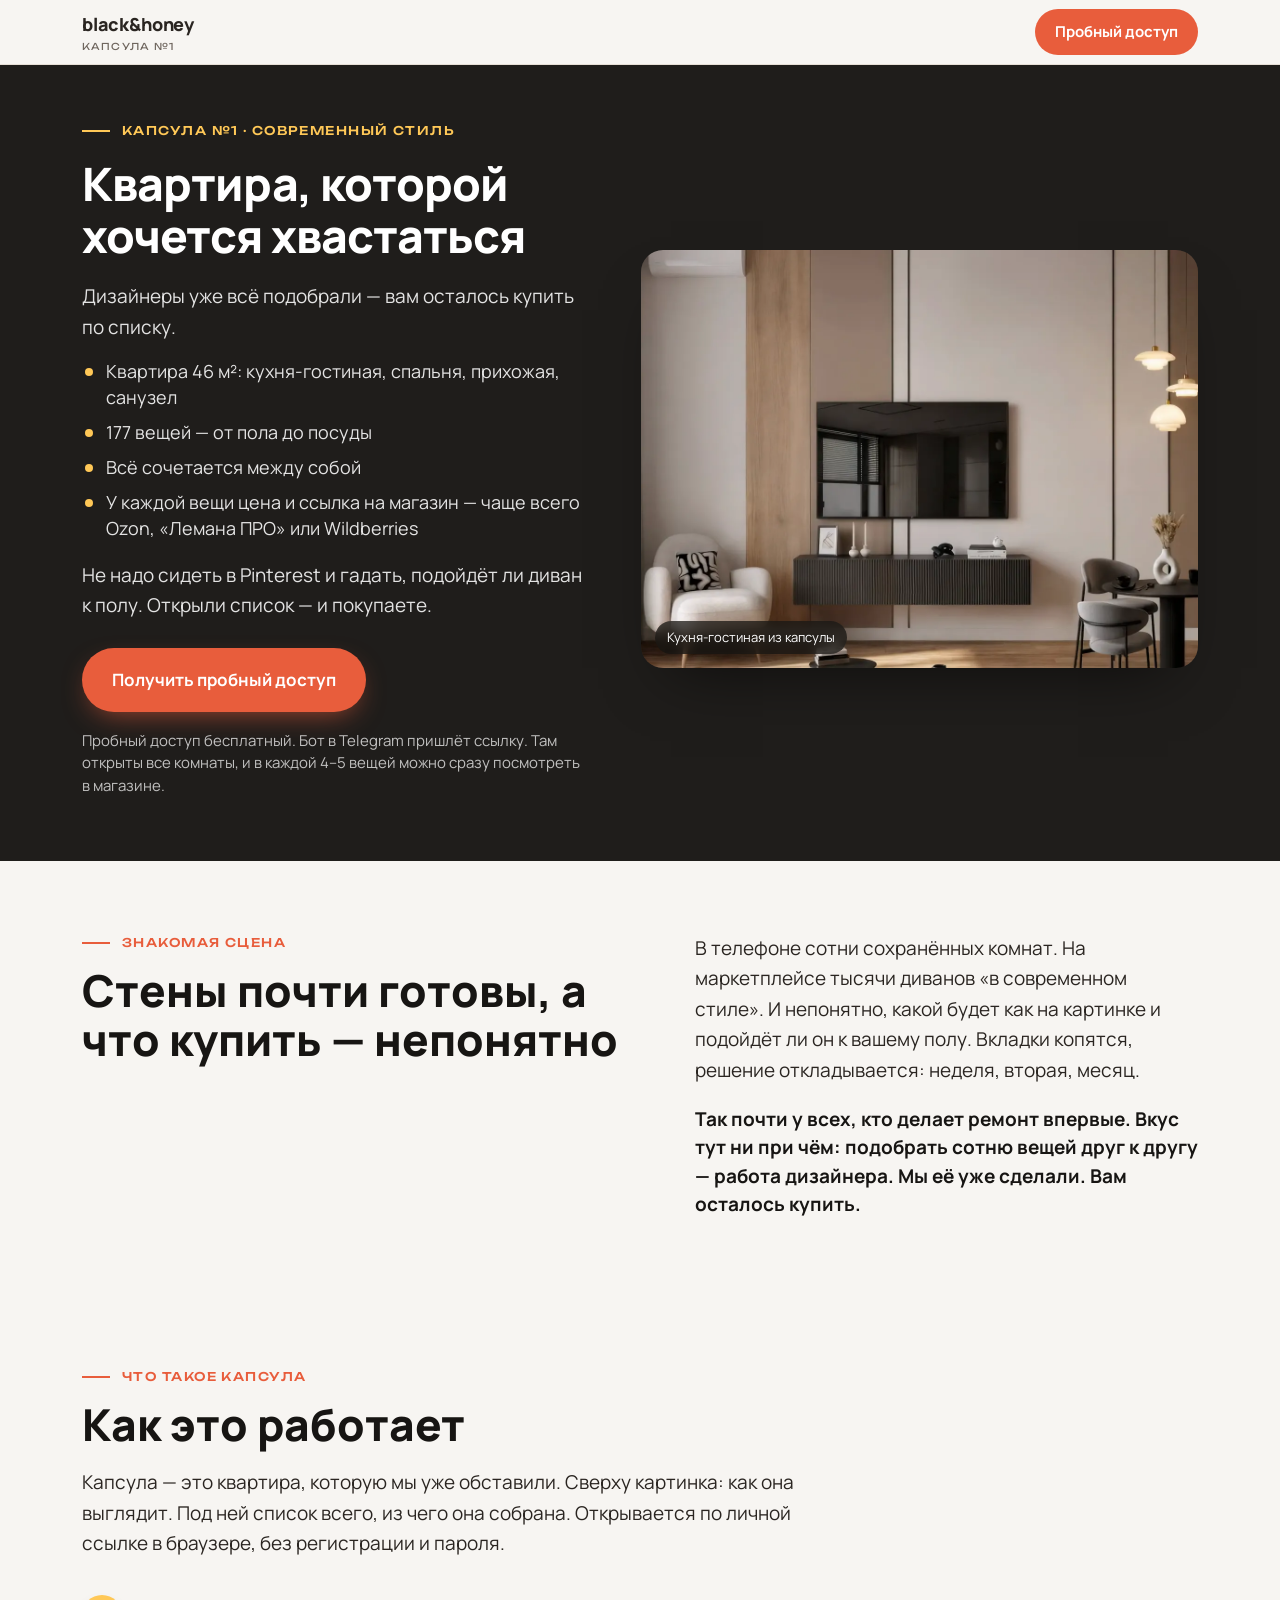
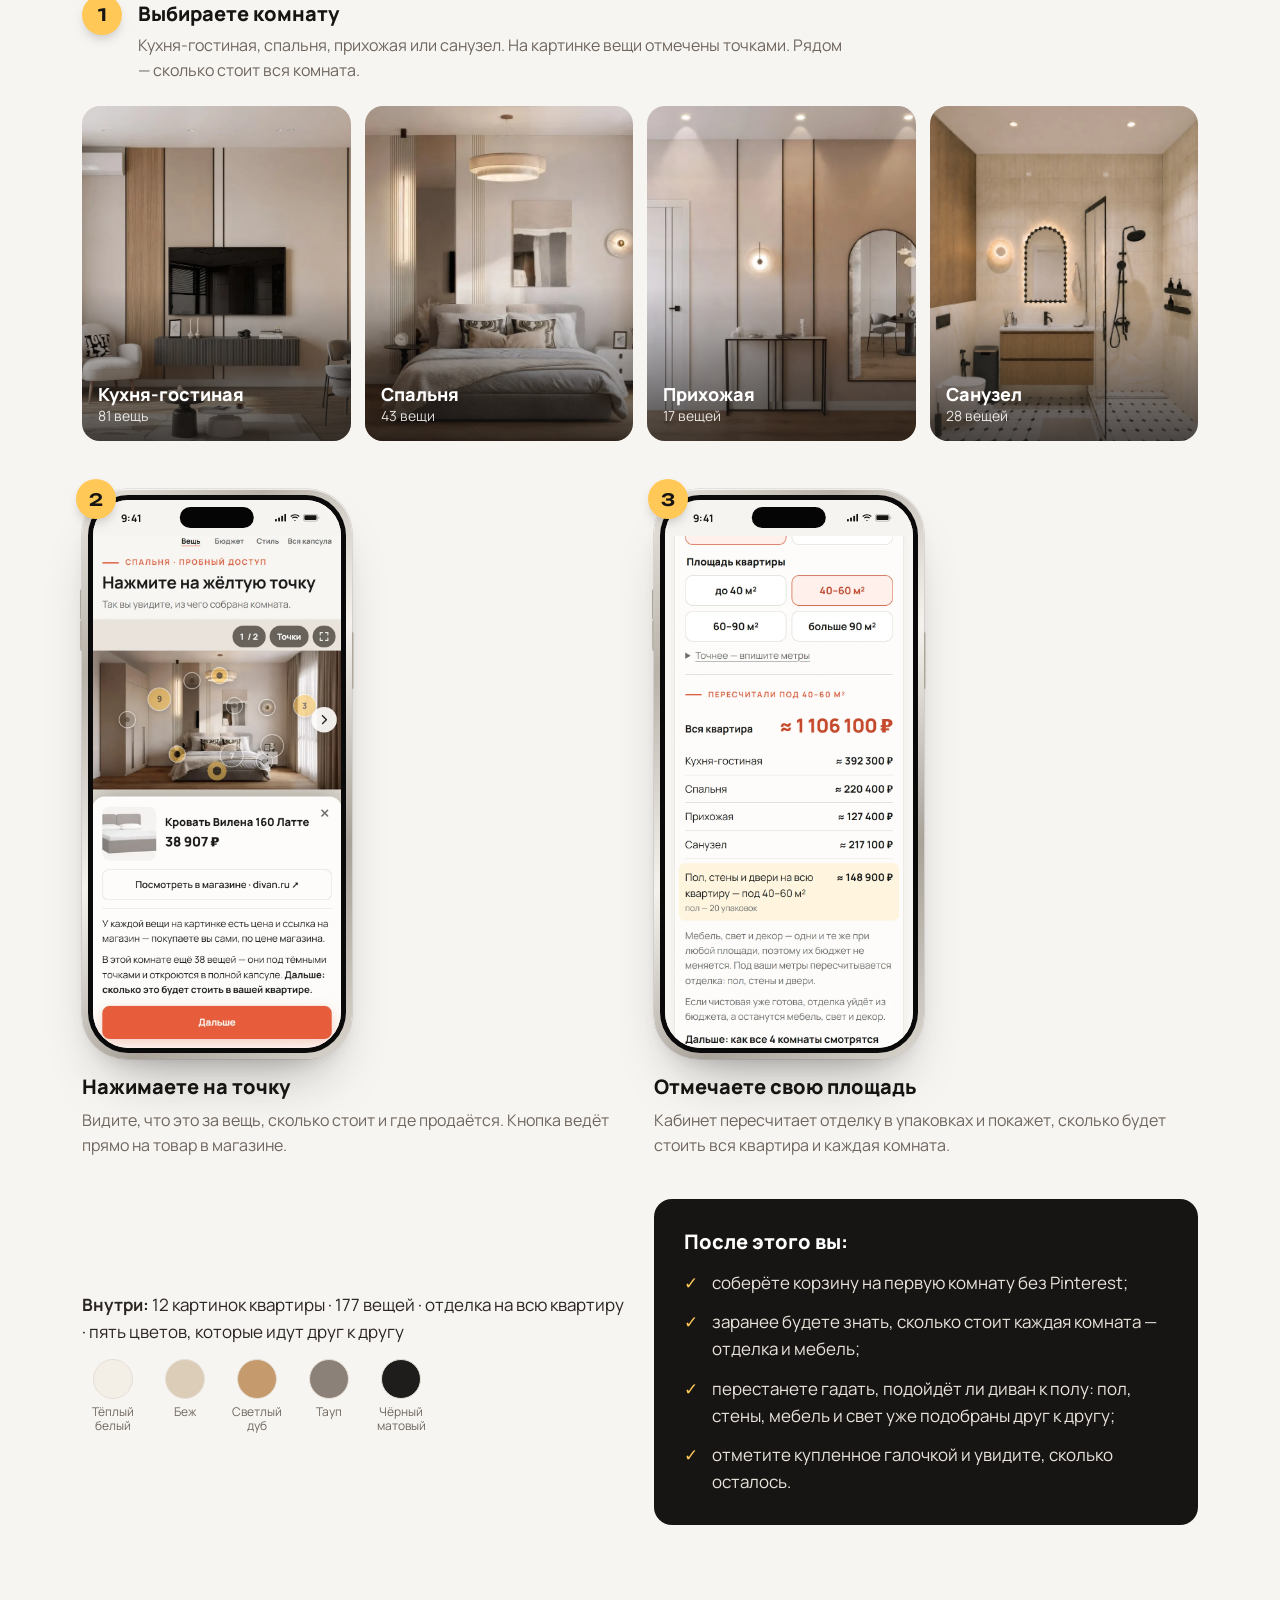
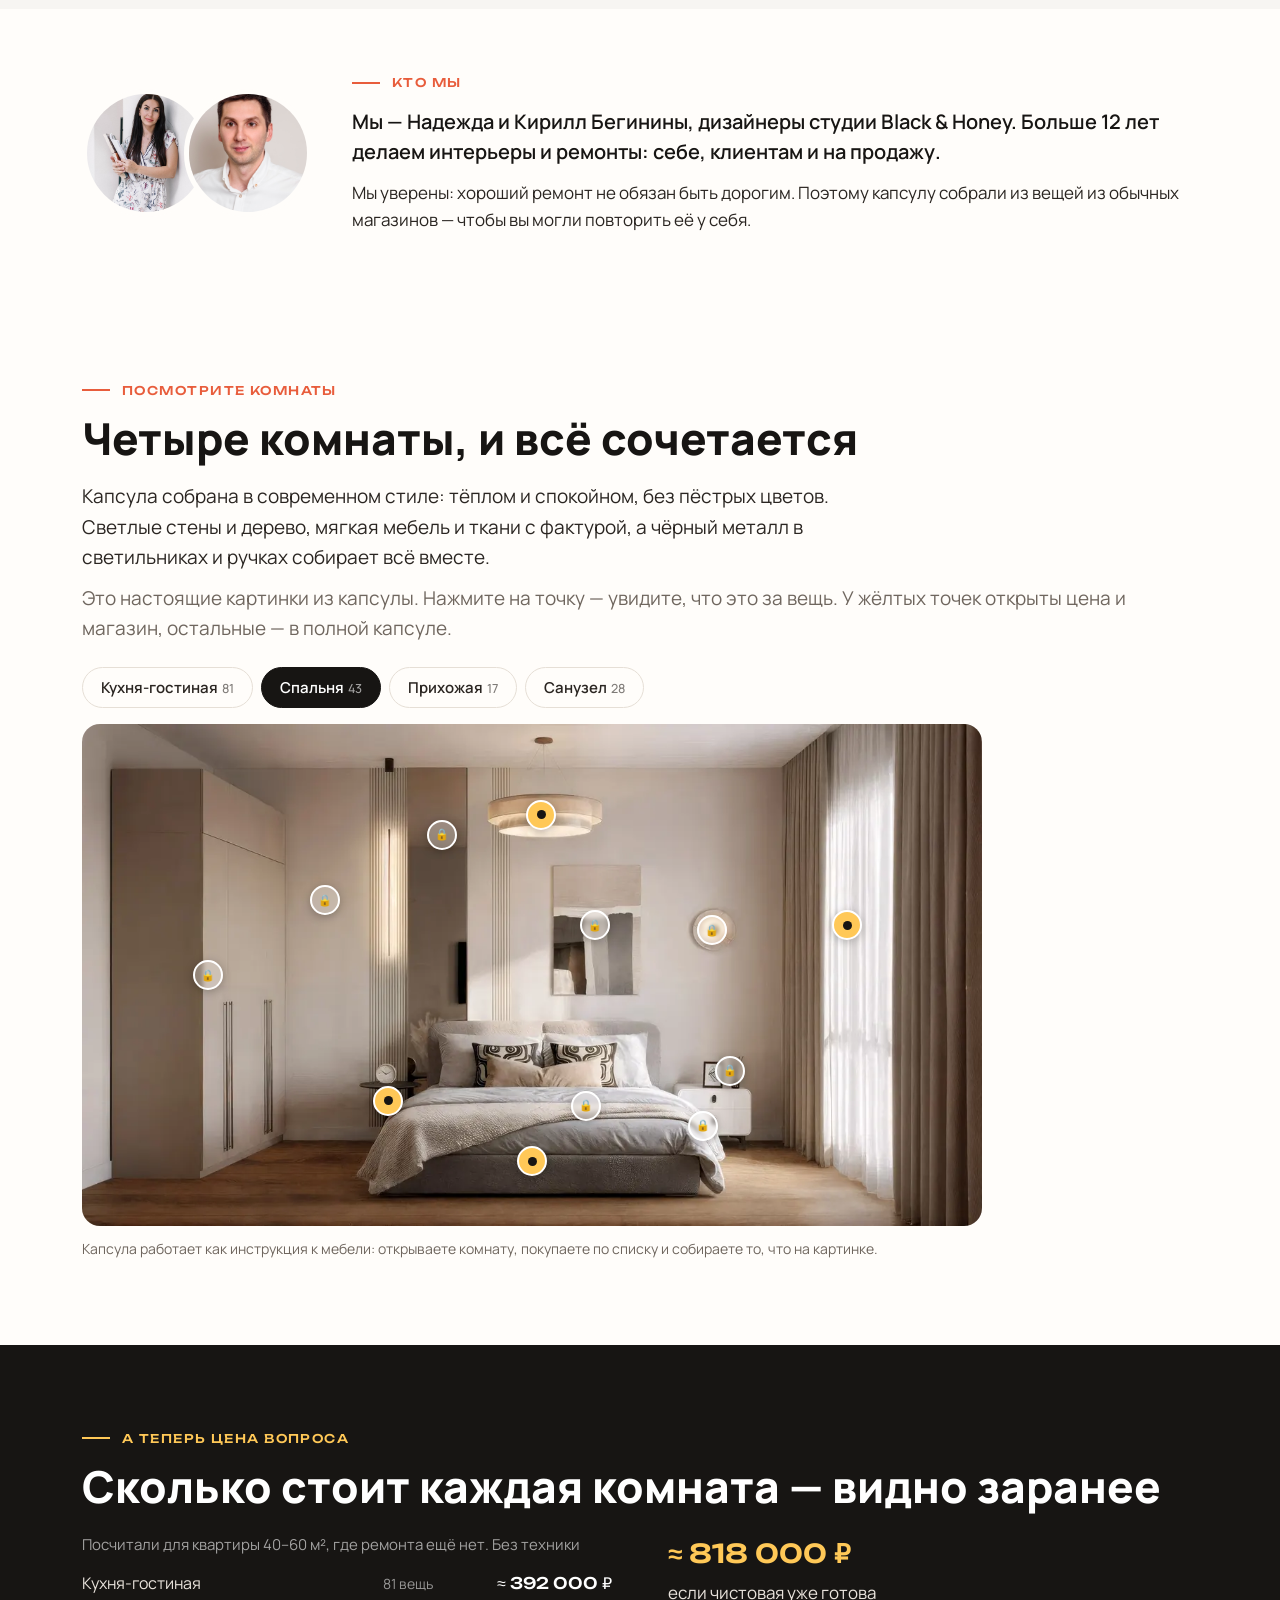
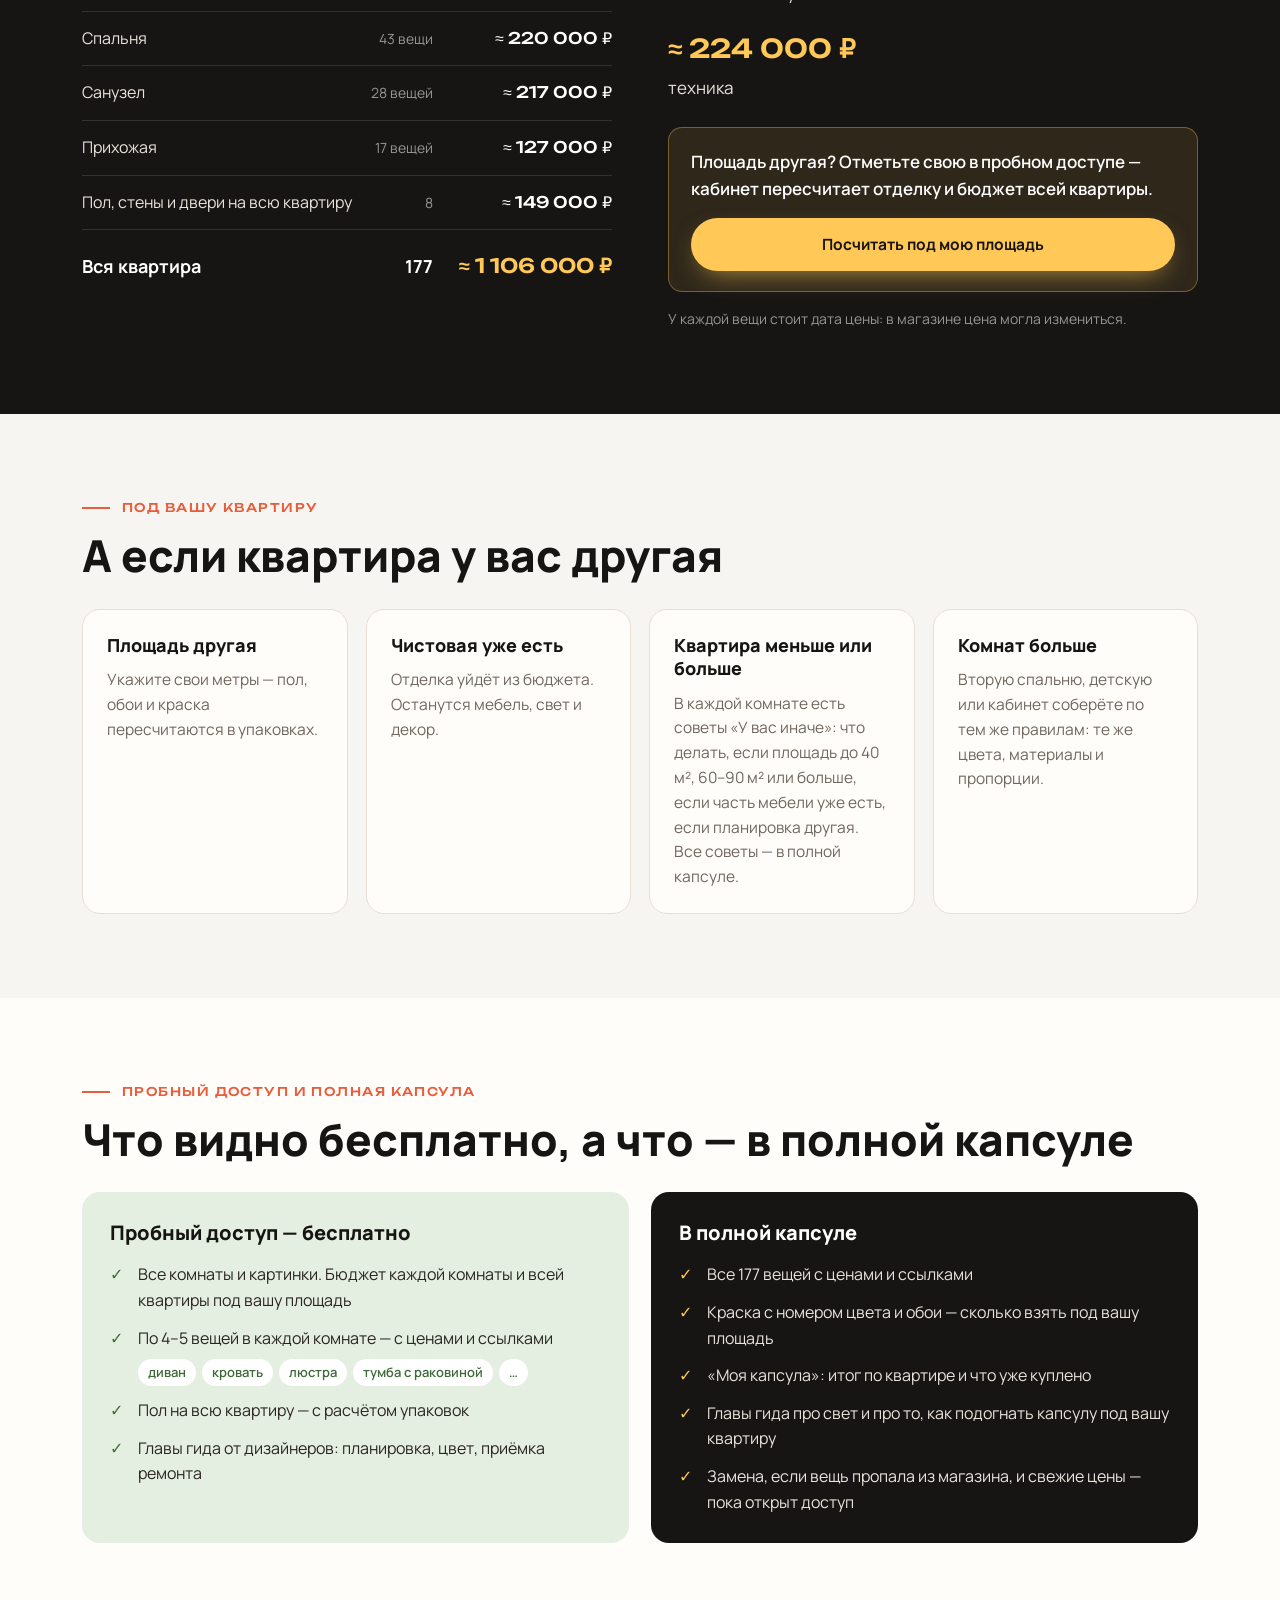
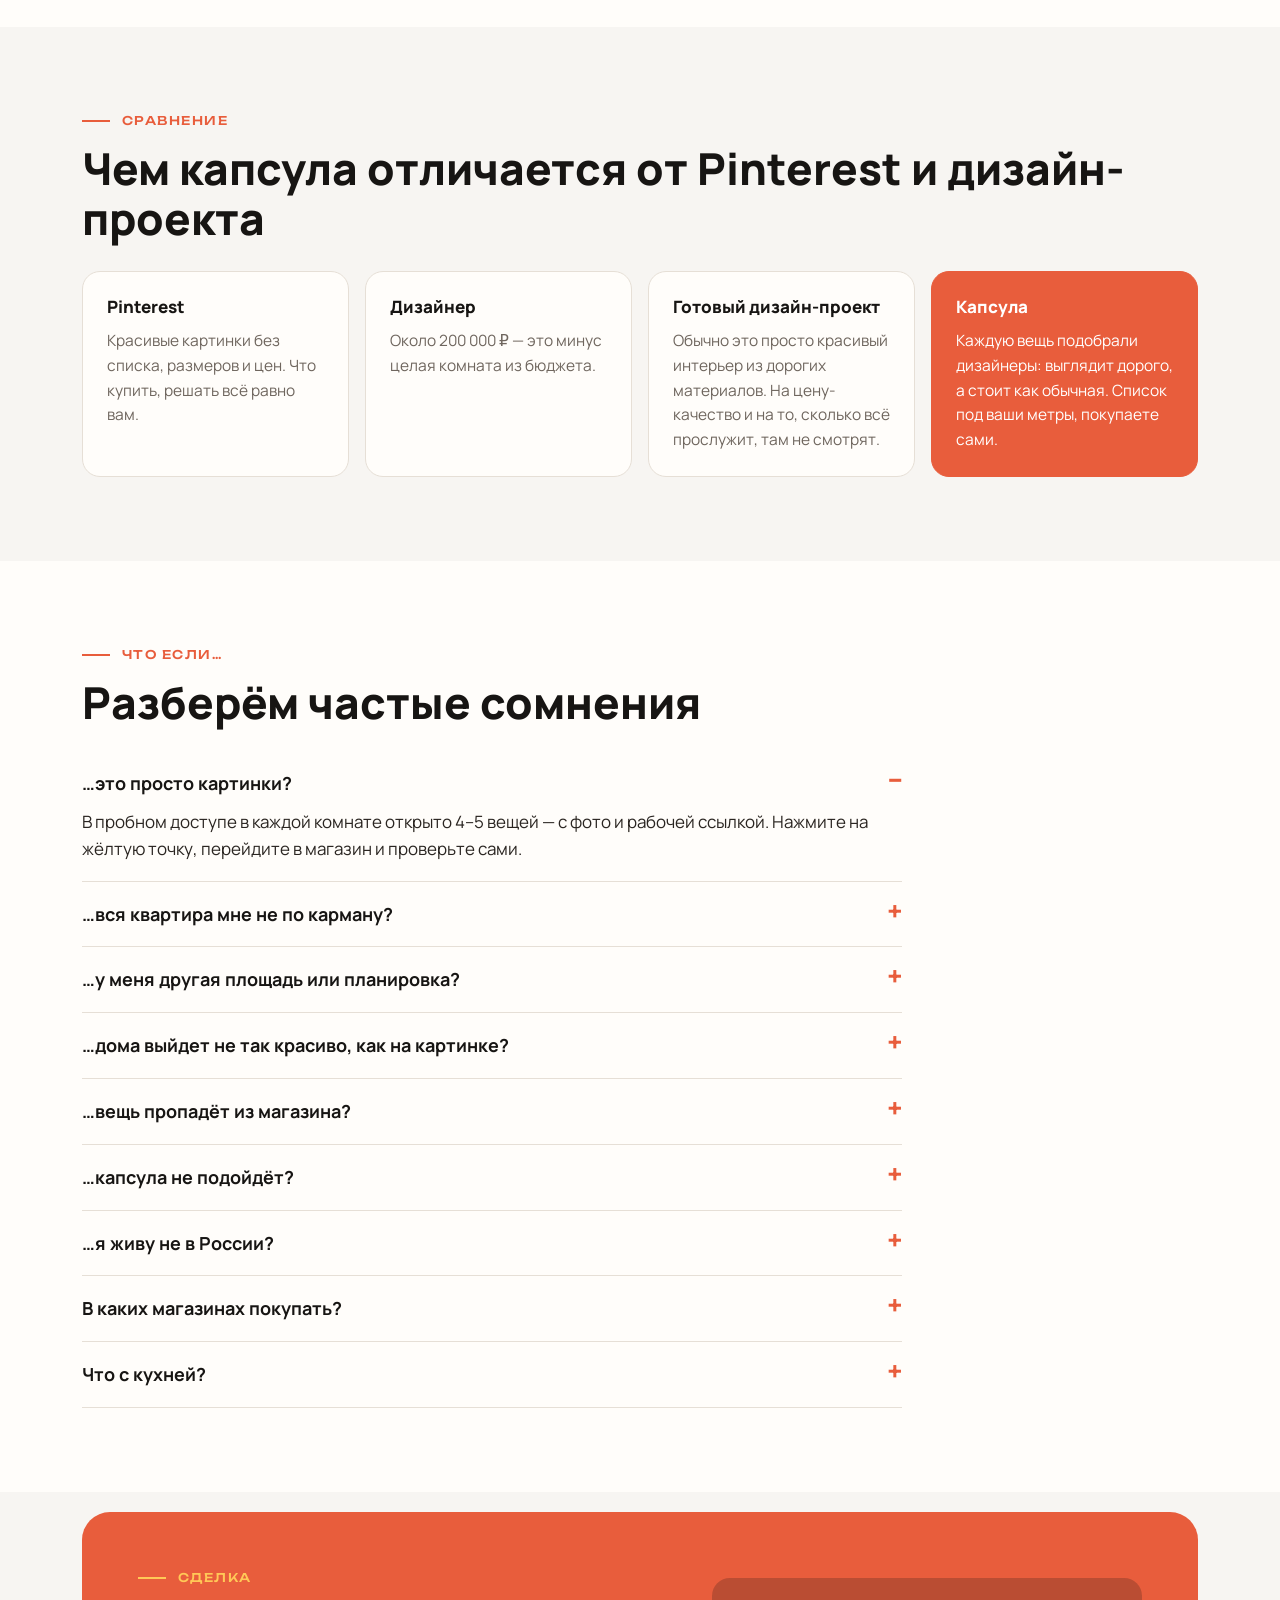
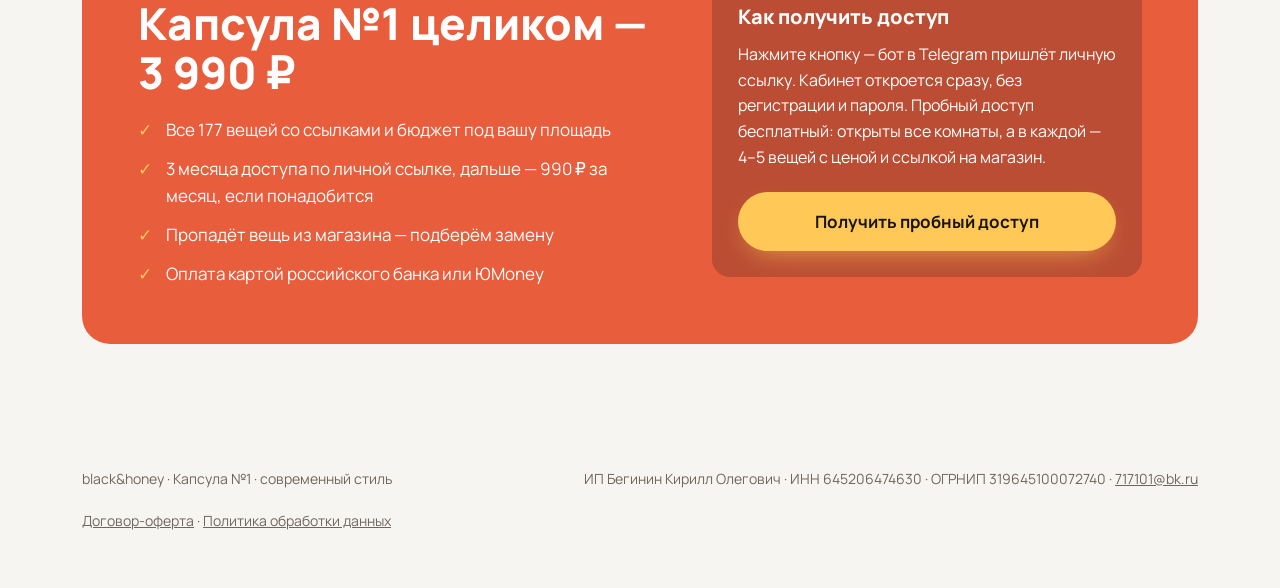
==== commit 9f5e34f7: "Лендинг капсулы v10: заголовок «Квартира, которой хочется хвастаться», тонкий «айфон» со снимками ка" ====
--- a/kapsula/index.html
+++ b/kapsula/index.html
@@ -232,17 +232,18 @@
 .step h3{margin:14px 0 8px}
 .step p{font-size:16px;color:var(--muted)}
 .step-n{position:absolute;left:-6px;top:-10px;z-index:2;width:40px;height:40px;border-radius:50%;background:var(--honey);color:var(--ink);font-family:Unbounded,sans-serif;font-weight:600;display:grid;place-items:center;box-shadow:0 6px 14px -6px rgba(0,0,0,.35)}
-/* v8: телефон как телефон — строка состояния, «островок», кнопки; внутри полный экран кабинета 390×800 (Кирилл 12.11: «как будто скрином вставили») */
-.phone{position:relative;container-type:inline-size;border-radius:15.5%/7.4%;padding:3.4%;background:#1C1B1A;box-shadow:inset 0 0 0 1.5px #3B3936,inset 0 0 0 4px #121110,0 30px 50px -26px rgba(23,21,19,.6)}
-.phone::before,.phone::after{content:"";position:absolute;width:1.4%;background:#2C2A28}
-.phone::before{left:-1.2%;top:19%;height:10%;border-radius:3px 0 0 3px}
-.phone::after{right:-1.2%;top:24%;height:14%;border-radius:0 3px 3px 0}
-.phone-scr{position:relative;overflow:hidden;border-radius:12.5%/5.8%;background:#F6F4F0;aspect-ratio:390/844}
-.phone-scr::before{content:"";position:absolute;z-index:3;top:1.3%;left:50%;transform:translateX(-50%);width:31%;aspect-ratio:3.4/1;border-radius:999px;background:#0E0D0C}
-.phone-sb{position:absolute;z-index:2;top:0;left:0;right:0;height:6.4%;display:flex;align-items:center;justify-content:space-between;padding:0 8% 0 11%;background:#F6F4F0;color:#171513;font:700 12px/1 Manrope,system-ui,sans-serif;font-size:4.2cqw;letter-spacing:-.01em}
-.phone-sb .sb-ic{display:flex;align-items:center;gap:1.5cqw}
-.phone-sb svg{height:3.1cqw;width:auto;fill:currentColor}
-.phone-scr img{position:absolute;left:0;top:6.4%;width:100%;height:93.6%;object-fit:cover;object-position:top}
+/* v10: тонкий «айфон» (Анна 14.11: «тоненький, красивенький») — титановая кромка, узкая чёрная рамка экрана, большие скругления,
+   тонкие кнопки по бокам; внутри полный экран кабинета 390×800 */
+.phone{position:relative;container-type:inline-size;border-radius:16.5%/7.7%;padding:1.1%;background:linear-gradient(135deg,#ECE8E1 0%,#B8B2A9 22%,#F5F2ED 48%,#A8A299 74%,#DAD5CD 100%);box-shadow:inset 0 1px 0 rgba(255,255,255,.75),0 0 0 .5px rgba(23,21,19,.18),0 34px 60px -30px rgba(23,21,19,.42),0 10px 22px -14px rgba(23,21,19,.22)}
+.phone::before,.phone::after{content:"";position:absolute;width:.9%;background:linear-gradient(90deg,#9C968D,#D9D4CC)}
+.phone::before{left:-.75%;top:17.5%;height:5.4%;border-radius:2px 0 0 2px;box-shadow:0 12cqw 0 #BAB4AB}
+.phone::after{right:-.75%;top:25%;height:10%;border-radius:0 2px 2px 0}
+.phone-scr{position:relative;overflow:hidden;border:2.3cqw solid #0B0A0A;border-radius:15.6%/7.3%;background:#F6F4F0;aspect-ratio:390/844}
+.phone-scr::before{content:"";position:absolute;z-index:3;top:1.2%;left:50%;transform:translateX(-50%);width:30%;aspect-ratio:3.5/1;border-radius:999px;background:#050505}
+.phone-sb{position:absolute;z-index:2;top:0;left:0;right:0;height:6.6%;display:flex;align-items:center;justify-content:space-between;padding:0 8.5% 0 11.5%;background:#F6F4F0;color:#171513;font:700 12px/1 Manrope,system-ui,sans-serif;font-size:4cqw;letter-spacing:-.01em}
+.phone-sb .sb-ic{display:flex;align-items:center;gap:1.4cqw}
+.phone-sb svg{height:2.9cqw;width:auto;fill:currentColor}
+.phone-scr img{position:absolute;left:0;top:6.6%;width:100%;height:93.4%;object-fit:cover;object-position:top}
 .what-bottom{display:grid;grid-template-columns:1fr 1fr;gap:28px;margin-top:40px;align-items:center}
 /* v7: шаг 1 — четыре комнаты визуализациями */
 .step-rooms{margin-top:36px}
@@ -269,6 +270,8 @@
 #scene{margin:0 auto}
 .pop .note{display:block;margin-top:8px;font-size:12.5px;color:var(--muted)}
 .pop .gt{display:block;margin-bottom:8px}
+.how .style-lead{margin-top:14px;max-width:780px}
+.how .style-lead + .lead{margin-top:10px}
 .pop .locked.more{display:block;margin-top:8px}
 @media (max-width:940px){.steps{grid-template-columns:1fr 1fr}.what-bottom{grid-template-columns:1fr}.rooms4{grid-template-columns:1fr 1fr}}
 @media (max-width:560px){.rooms4{gap:10px}.room .rn{font-size:15.5px;left:12px;bottom:31px}.room .rc{left:12px;bottom:11px;font-size:13px}.steps{grid-template-columns:1fr;gap:36px}.phone{max-width:260px;margin:0 auto}.step-n{left:calc(50% - 170px)}}
@@ -308,8 +311,8 @@
   <div class="wrap">
     <div class="hero-text">
       <div class="kicker">Капсула №1 · современный стиль</div>
-      <h1>Готовая квартира в списке покупок</h1>
-      <p class="lead">Дизайнеры уже всё подобрали. Вам осталось купить.</p>
+      <h1>Квартира, которой хочется хвастаться</h1>
+      <p class="lead">Дизайнеры уже всё подобрали — вам осталось купить по списку.</p>
       <ul class="hero-list">
         <li>Квартира 46&nbsp;м²: кухня-гостиная, спальня, прихожая, санузел</li>
         <li>177&nbsp;вещей — от пола до посуды</li>
@@ -368,13 +371,13 @@
     </div>
     <div class="steps steps-2">
       <div class="step">
-        <div class="phone"><div class="phone-scr"><div class="phone-sb" aria-hidden="true"><span>9:41</span><span class="sb-ic"><svg viewBox="0 0 18 12"><rect x="0" y="8" width="3" height="4" rx="1"/><rect x="5" y="5.5" width="3" height="6.5" rx="1"/><rect x="10" y="3" width="3" height="9" rx="1"/><rect x="15" y="0" width="3" height="12" rx="1"/></svg><svg viewBox="0 0 16 12"><path d="M8 2.2c2.4 0 4.6.9 6.2 2.5l1.3-1.4A10.6 10.6 0 0 0 8 .3 10.6 10.6 0 0 0 .5 3.3l1.3 1.4A8.7 8.7 0 0 1 8 2.2Zm0 3.8c1.4 0 2.6.5 3.6 1.4l1.3-1.4A7 7 0 0 0 8 4.1a7 7 0 0 0-4.9 1.9l1.3 1.4C5.4 6.5 6.6 6 8 6Zm0 3.7c.5 0 1 .2 1.3.5L8 11.6 6.7 10.2c.3-.3.8-.5 1.3-.5Z"/></svg><svg viewBox="0 0 27 12"><rect x=".5" y=".5" width="23" height="11" rx="3.2" fill="none" stroke="currentColor" opacity=".4"/><rect x="2.2" y="2.2" width="19.6" height="7.6" rx="1.8"/><path d="M25 4v4c.8-.3 1.3-1.1 1.3-2S25.8 4.3 25 4Z" opacity=".45"/></svg></span></div><img src="img/cab-v19-item.webp" alt="Кабинет капсулы на телефоне: спальня, открыта карточка кровати — 38 907 ₽, divan.ru" loading="lazy"></div></div>
+        <div class="phone"><div class="phone-scr"><div class="phone-sb" aria-hidden="true"><span>9:41</span><span class="sb-ic"><svg viewBox="0 0 18 12"><rect x="0" y="8" width="3" height="4" rx="1"/><rect x="5" y="5.5" width="3" height="6.5" rx="1"/><rect x="10" y="3" width="3" height="9" rx="1"/><rect x="15" y="0" width="3" height="12" rx="1"/></svg><svg viewBox="0 0 16 12"><path d="M8 2.2c2.4 0 4.6.9 6.2 2.5l1.3-1.4A10.6 10.6 0 0 0 8 .3 10.6 10.6 0 0 0 .5 3.3l1.3 1.4A8.7 8.7 0 0 1 8 2.2Zm0 3.8c1.4 0 2.6.5 3.6 1.4l1.3-1.4A7 7 0 0 0 8 4.1a7 7 0 0 0-4.9 1.9l1.3 1.4C5.4 6.5 6.6 6 8 6Zm0 3.7c.5 0 1 .2 1.3.5L8 11.6 6.7 10.2c.3-.3.8-.5 1.3-.5Z"/></svg><svg viewBox="0 0 27 12"><rect x=".5" y=".5" width="23" height="11" rx="3.2" fill="none" stroke="currentColor" opacity=".4"/><rect x="2.2" y="2.2" width="19.6" height="7.6" rx="1.8"/><path d="M25 4v4c.8-.3 1.3-1.1 1.3-2S25.8 4.3 25 4Z" opacity=".45"/></svg></span></div><img src="img/cab-v20-item.webp" alt="Кабинет капсулы на телефоне: спальня, открыта карточка кровати — 38 907 ₽, divan.ru" loading="lazy"></div></div>
         <div class="step-n">2</div>
         <h3>Нажимаете на точку</h3>
         <p>Видите, что это за вещь, сколько стоит и где продаётся. Кнопка ведёт прямо на товар в магазине.</p>
       </div>
       <div class="step">
-        <div class="phone"><div class="phone-scr"><div class="phone-sb" aria-hidden="true"><span>9:41</span><span class="sb-ic"><svg viewBox="0 0 18 12"><rect x="0" y="8" width="3" height="4" rx="1"/><rect x="5" y="5.5" width="3" height="6.5" rx="1"/><rect x="10" y="3" width="3" height="9" rx="1"/><rect x="15" y="0" width="3" height="12" rx="1"/></svg><svg viewBox="0 0 16 12"><path d="M8 2.2c2.4 0 4.6.9 6.2 2.5l1.3-1.4A10.6 10.6 0 0 0 8 .3 10.6 10.6 0 0 0 .5 3.3l1.3 1.4A8.7 8.7 0 0 1 8 2.2Zm0 3.8c1.4 0 2.6.5 3.6 1.4l1.3-1.4A7 7 0 0 0 8 4.1a7 7 0 0 0-4.9 1.9l1.3 1.4C5.4 6.5 6.6 6 8 6Zm0 3.7c.5 0 1 .2 1.3.5L8 11.6 6.7 10.2c.3-.3.8-.5 1.3-.5Z"/></svg><svg viewBox="0 0 27 12"><rect x=".5" y=".5" width="23" height="11" rx="3.2" fill="none" stroke="currentColor" opacity=".4"/><rect x="2.2" y="2.2" width="19.6" height="7.6" rx="1.8"/><path d="M25 4v4c.8-.3 1.3-1.1 1.3-2S25.8 4.3 25 4Z" opacity=".45"/></svg></span></div><img src="img/cab-v19-budget.webp" alt="Кабинет капсулы на телефоне: выбрана площадь 40–60 м², бюджет всей квартиры ≈ 1 106 100 ₽ и каждой комнаты" loading="lazy"></div></div>
+        <div class="phone"><div class="phone-scr"><div class="phone-sb" aria-hidden="true"><span>9:41</span><span class="sb-ic"><svg viewBox="0 0 18 12"><rect x="0" y="8" width="3" height="4" rx="1"/><rect x="5" y="5.5" width="3" height="6.5" rx="1"/><rect x="10" y="3" width="3" height="9" rx="1"/><rect x="15" y="0" width="3" height="12" rx="1"/></svg><svg viewBox="0 0 16 12"><path d="M8 2.2c2.4 0 4.6.9 6.2 2.5l1.3-1.4A10.6 10.6 0 0 0 8 .3 10.6 10.6 0 0 0 .5 3.3l1.3 1.4A8.7 8.7 0 0 1 8 2.2Zm0 3.8c1.4 0 2.6.5 3.6 1.4l1.3-1.4A7 7 0 0 0 8 4.1a7 7 0 0 0-4.9 1.9l1.3 1.4C5.4 6.5 6.6 6 8 6Zm0 3.7c.5 0 1 .2 1.3.5L8 11.6 6.7 10.2c.3-.3.8-.5 1.3-.5Z"/></svg><svg viewBox="0 0 27 12"><rect x=".5" y=".5" width="23" height="11" rx="3.2" fill="none" stroke="currentColor" opacity=".4"/><rect x="2.2" y="2.2" width="19.6" height="7.6" rx="1.8"/><path d="M25 4v4c.8-.3 1.3-1.1 1.3-2S25.8 4.3 25 4Z" opacity=".45"/></svg></span></div><img src="img/cab-v20-budget.webp" alt="Кабинет капсулы на телефоне: выбрана площадь 40–60 м², бюджет всей квартиры ≈ 1 106 100 ₽ и каждой комнаты" loading="lazy"></div></div>
         <div class="step-n">3</div>
         <h3>Отмечаете свою площадь</h3>
         <p>Кабинет пересчитает отделку в упаковках и покажет, сколько будет стоить вся квартира и каждая комната.</p>
@@ -421,6 +424,7 @@
   <div class="wrap">
     <div class="kicker">Посмотрите комнаты</div>
     <h2>Четыре комнаты, и всё сочетается</h2>
+    <p class="lead style-lead">Капсула собрана в современном стиле: тёплом и спокойном, без пёстрых цветов. Светлые стены и дерево, мягкая мебель и ткани с фактурой, а чёрный металл в светильниках и ручках собирает всё вместе.</p>
     <p class="lead muted">Это настоящие картинки из капсулы. Нажмите на точку — увидите, что это за вещь. У жёлтых точек открыты цена и магазин, остальные — в полной капсуле.</p>
     <div class="tabs" id="tabs" role="tablist"></div>
     <div class="scene-wrap">
